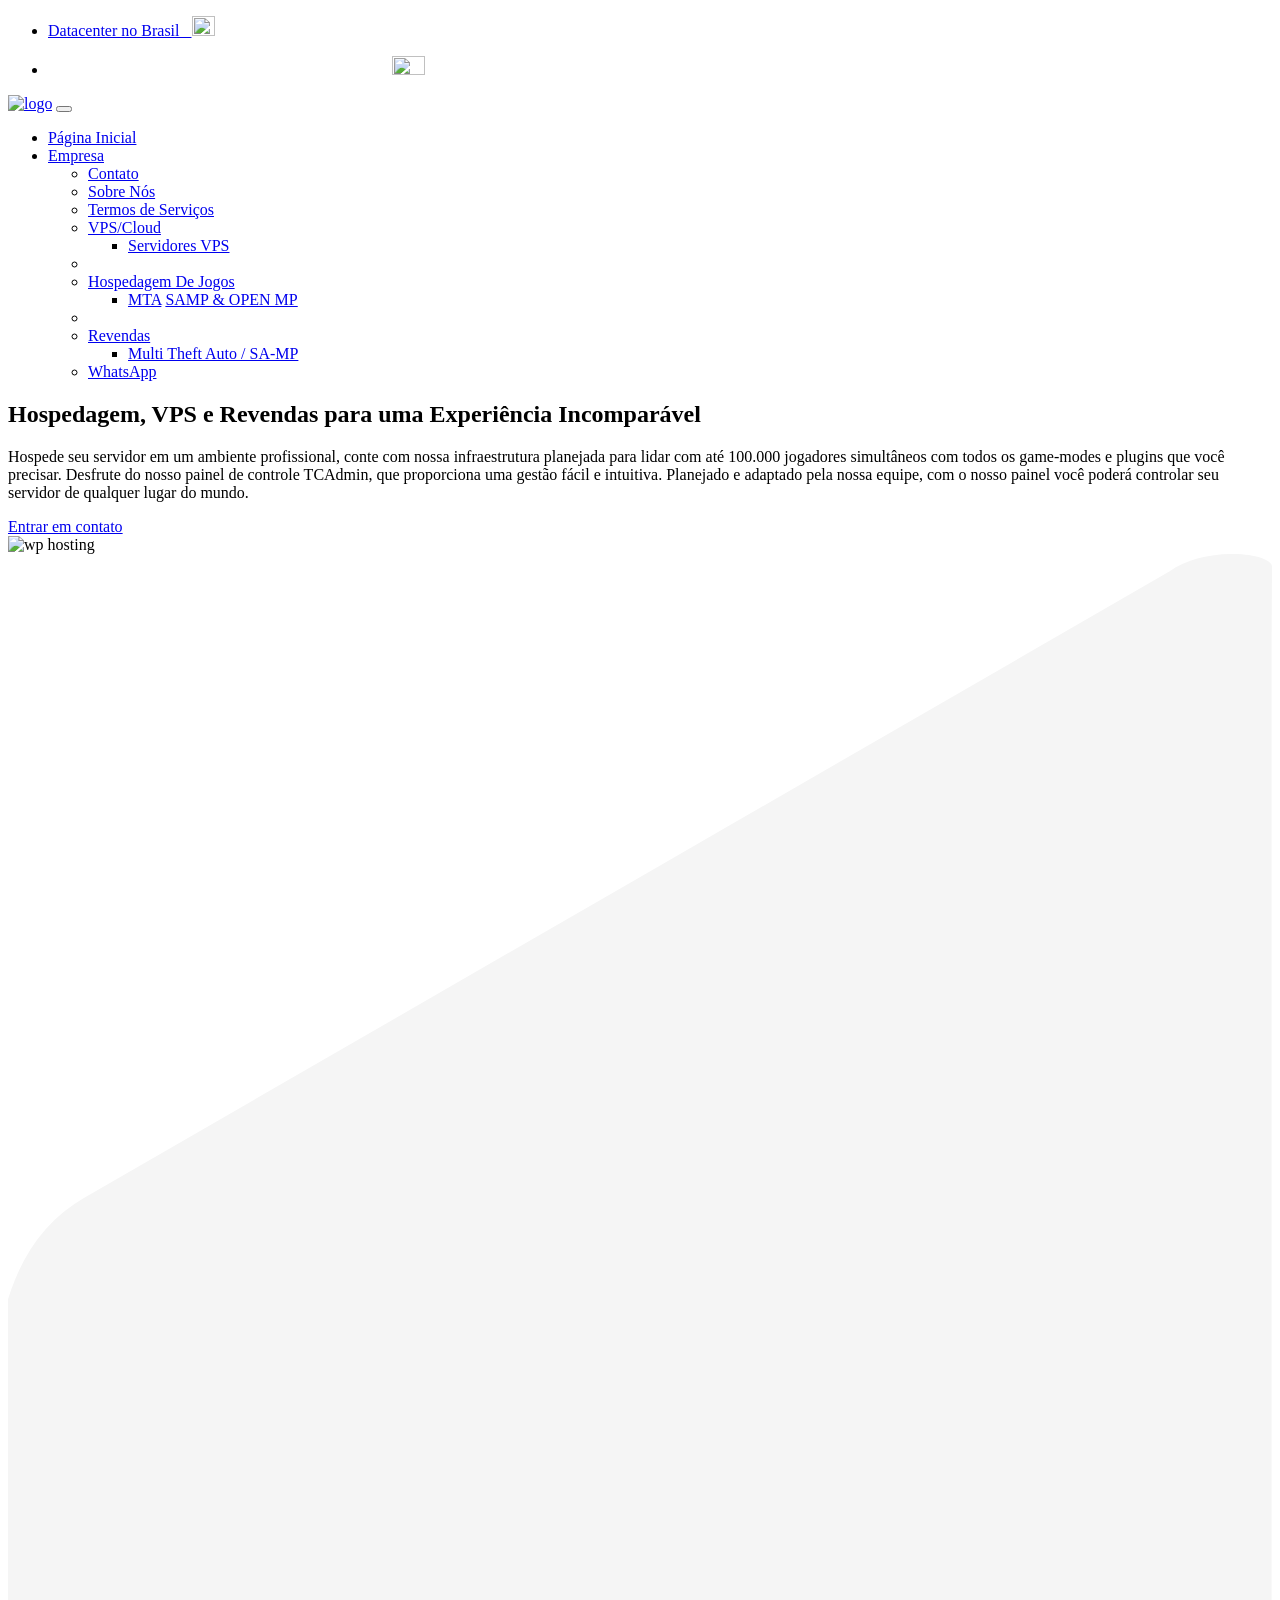
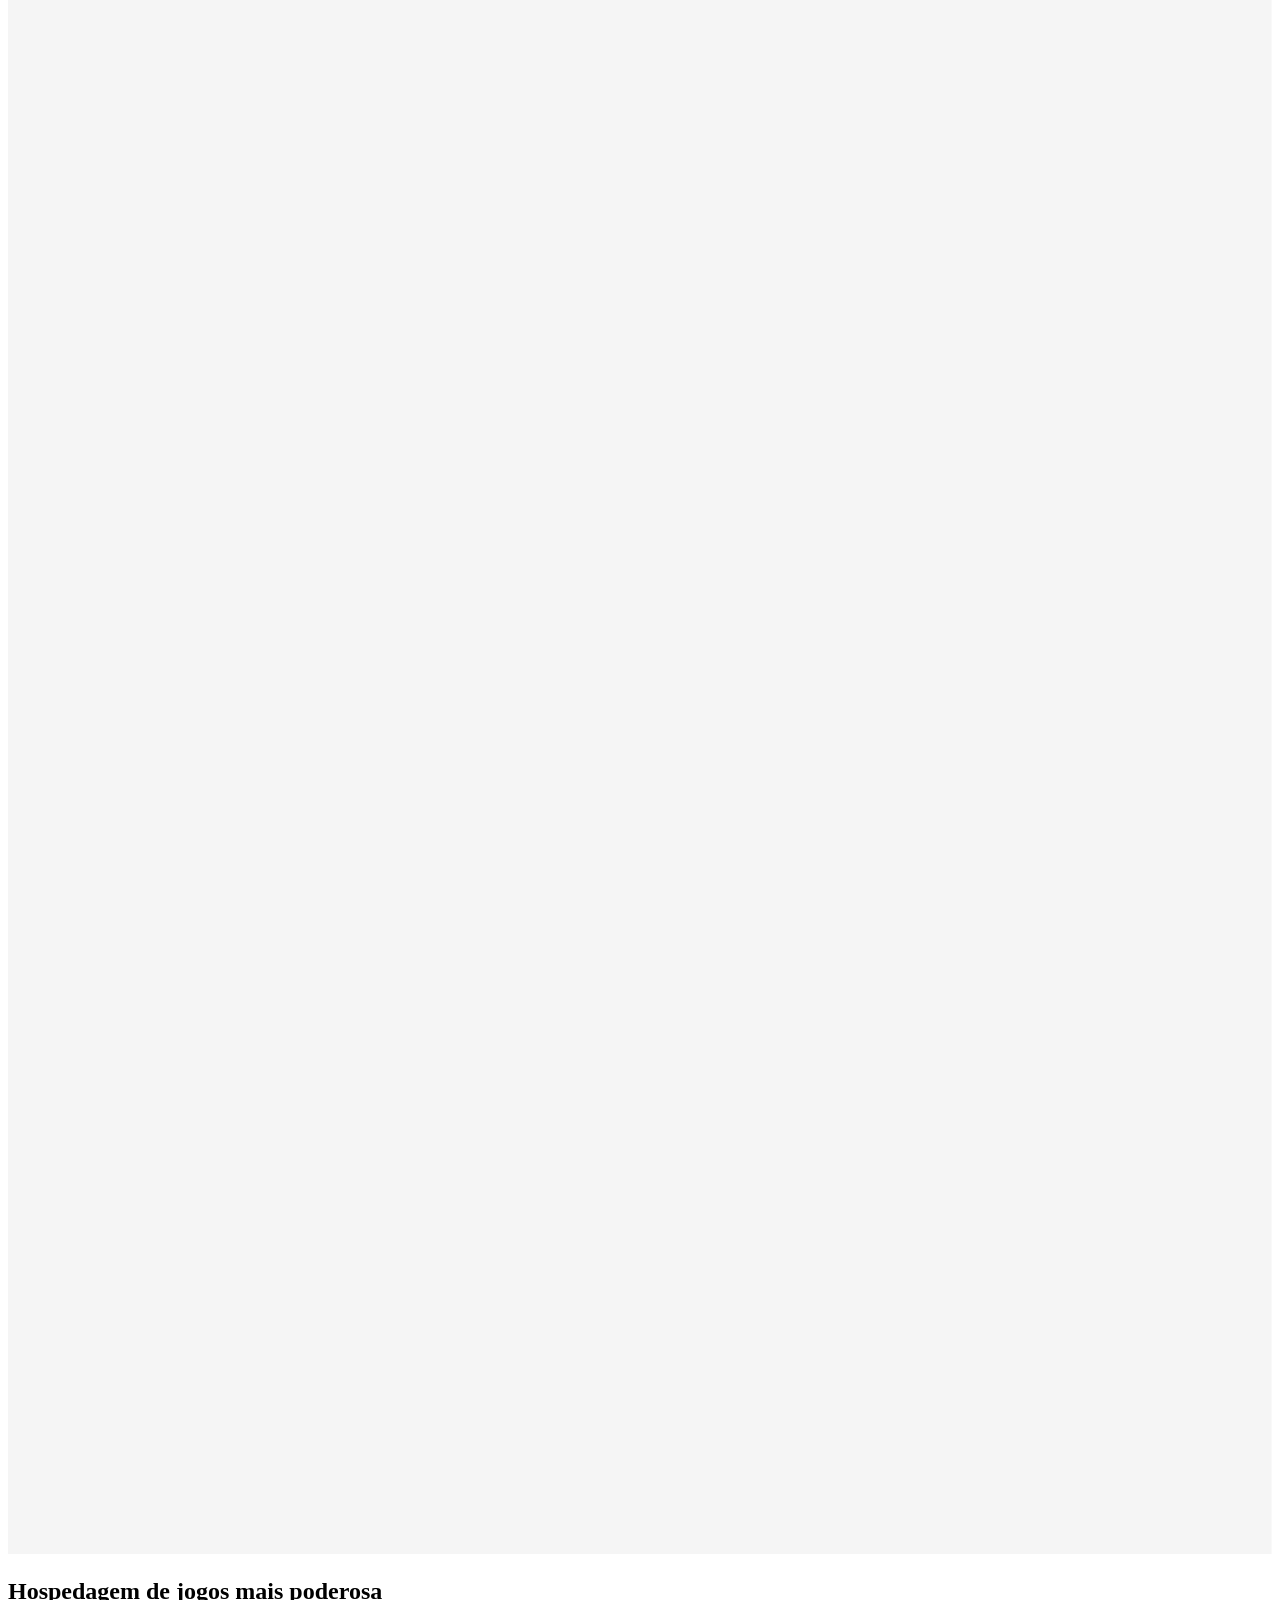
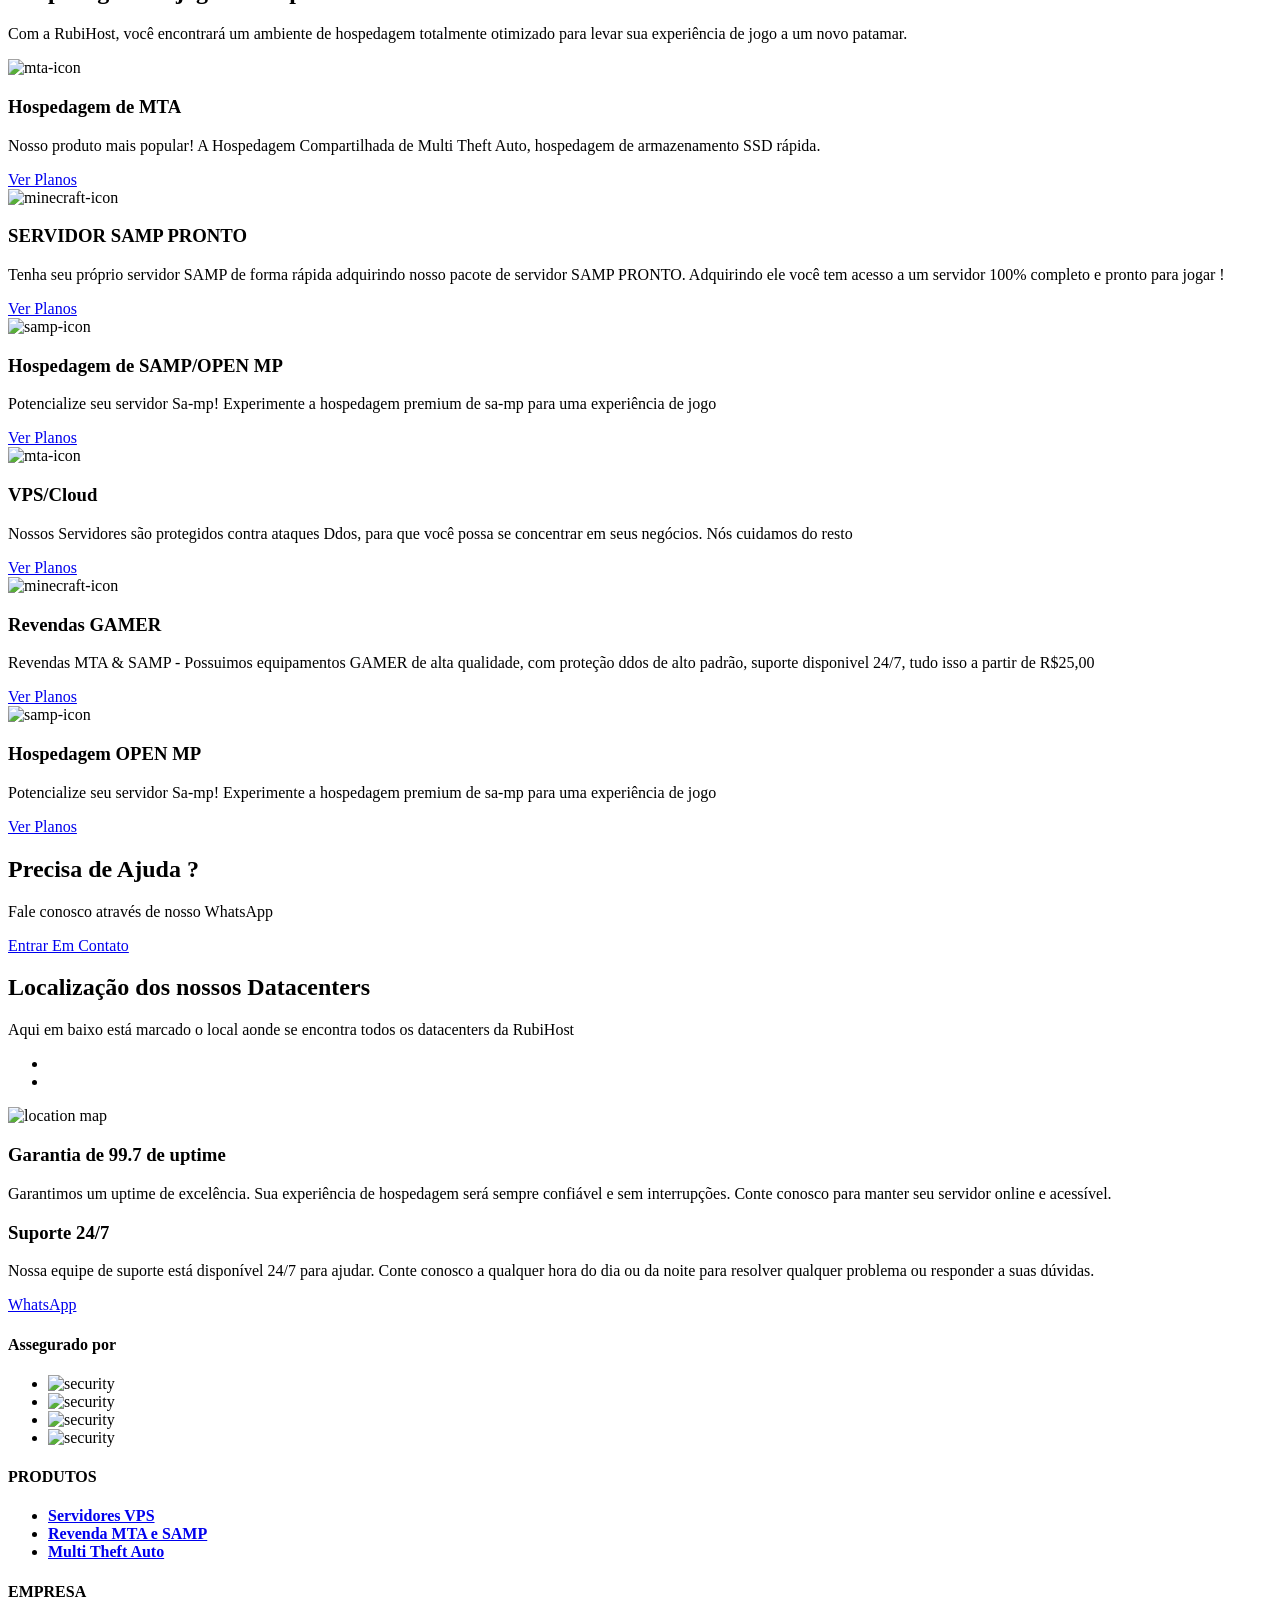
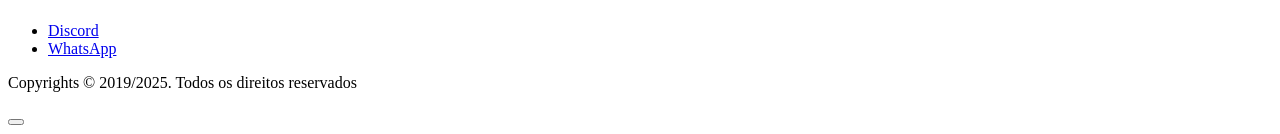
==== index.html @ 0ca255ca "Add files via upload" ====
<!DOCTYPE html>
<html lang="pt-BR">

<!-- Mirrored from www.astrahosting.com.br/ by HTTrack Website Copier/3.x [XR&CO'2014], Sat, 15 Jul 2023 12:17:13 GMT -->
<!-- Added by HTTrack --><meta http-equiv="content-type" content="text/html;charset=UTF-8" /><!-- /Added by HTTrack -->
<head>
    


    <meta charset="utf-8">
    <meta name="viewport" content="width=device-width, initial-scale=1, shrink-to-fit=no">
    <meta http-equiv="X-UA-Compatible" content="ie=edge">
    <meta name="description" content="A rubihost, é uma empresa de hospedagem e servidores na nuvem, temos uma equipe a sua disposição a qualquer horario, e temos a melhor hospedagem e velocidade para o seu projeto.">
    <meta name="keywords" content="rubihost,hospedagem,host,hosting,servidores dedicados, servidores vps, vps server, hospedagem mta, host de mta, host mta, hospedagem de mta, host de samp, host samp, hospedagem de samp">
    <meta name="author" content="Bernardes">
    <meta property="og:site_name" content="rubihost" /> 
    <meta property="og:site" content="www.rubihost.com.br" /> 
    <meta property="og:title" content="rubihost - Conectando você ao mundo" /> 
    <meta property="og:description" content="A RubiHost, é uma empresa de hospedagem e servidores na nuvem, temos uma equipe a sua disposição a qualquer horario, e temos a melhor hospedagem e velocidade para o seu projeto." /> 
    <meta property="og:image" content="assets/img/favicon.png" /> 
    <meta property="og:url" content="index-2.html" /> 
    <meta property="og:type" content="article" />
    <link rel="icon" href="assets/img/favicon.png" type="image/png" sizes="16x16">
    <link href="https://fonts.googleapis.com/css2?family=Open+Sans:wght@400;500;600&amp;family=Poppins:wght@400;500;600;700&amp;display=swap" rel="stylesheet">
    <title>RubiHost - Conectando você ao mundo </title>
    <meta name="revisit-after" content="1 day">
	<meta name=document-classification content="Hospedagem de Jogos,Servidores VPS">
    <meta name="robots" content="index,follow">
    <meta name="googlebot" content="index, follow"/>
    <link rel="stylesheet" href="assets/css/main.css">
    <link rel="stylesheet" href="assets/css/custom.css">
    
    
    <!-- Google tag (gtag.js) -->
<script async src="https://www.googletagmanager.com/gtag/js?id=G-XLEM9B17WT">
</script>
<script>
  window.dataLayer = window.dataLayer || [];
  function gtag(){dataLayer.push(arguments);}
  gtag('js', new Date());

  gtag('config', 'G-XLEM9B17WT');
</script>

<!-- JSON-LD markup generated by Google Structured Data Markup Helper. -->
<script type="application/ld+json">
{
  "@context": "http://schema.org",
  "@type": "Product",
  "name": "rubihost",
  "description": "A RubiHost, é uma empresa de hospedagem e servidores na nuvem, temos uma equipe a sua disposição a qualquer horario, e temos a melhor hospedagem e velocidade para o seu projeto.",
  "url": "https://www.rubihost.com.br/",
  "brand": {
    "@type": "Brand",
    "name": "RubiHost",
    "logo": "assets/img/favicon.png"
  },
  "offers": {
    "@type": "Offer",
    "price": "7.99",
    "priceCurrency": "BRL"
  },
  "aggregateRating": {
    "@type": "AggregateRating",
    "ratingValue": "4.6",
    "bestRating": "5",
    "ratingCount": "13"
  },
  "review": {
    "@type": "Review",
    "author": {
      "@type": "Person",
      "name": "TrustPilot"
    }
  }
}
</script>
</head>
<body>

    <div id="preloader">
        <div class="loader1">
            <span></span>
            <span></span>
            <span></span>
            <span></span>
            <span></span>
        </div>
    </div>
    <header id="header" class="header-main">
        <div id="header-top-bar" class="gray-light-bg">
            <div class="container">
                <div class="row justify-content-between">
                    <div class="col-md-7 col-lg-7">
                        <div class="topbar-text d-none d-md-block d-lg-block">
                            <ul class="list-inline">
                                <li class="list-inline-item">
                                    <a href="tell:888-1234567"> Datacenter no Brasil   <img src="assets/img/flag-br.png" alt="" width="23" height="20"></a>
                                </li>

                            </ul>
                        </div>
                    </div>
                    <div class="col-md-4 col-lg-4">
                        <div class="topbar-text d-none d-md-block d-lg-block">
                            <ul class="list-inline">
                                <li class="list-inline-item">
                                    <a onclick=" window.location.href='https://discord.gg/RYHEPTCQE2'"onclick=" window.location.href='https://discord.gg/RYHEPTCQE2'">                                                                                       <img 
                                    src="assets/img/discord.png"   alt="" width="33" height="19"></a>
                                </li>
                            </ul>
                        </div>
                    </div>
                </div>
            </div>
        </div>
        <div id="logoAndNav" class="main-header-menu-wrap white-bg border-bottom">
            <div class="container">
                <nav class="js-mega-menu navbar navbar-expand-md header-nav">
                    <a class="navbar-brand" href="index.html"><img src="assets/img/logo-color.png" width="120" alt="logo" class="img-fluid" /></a>
                    <button type="button" class="navbar-toggler btn" aria-expanded="false" aria-controls="navBar" data-toggle="collapse" data-target="#navBar">
                        <span id="hamburgerTrigger">
                          <span class="fas fa-bars"></span>
                        </span>
                    </button>
                    <div id="navBar" class="collapse navbar-collapse">
                        <ul class="navbar-nav ml-auto main-navbar-nav">
                            <li class="nav-item hs-has-mega-menu custom-nav-item" data-position="left">
                                <a  class="nav-link custom-nav-link " href="index.html" aria-haspopup="true" aria-expanded="false">Página Inicial</a>
                            </li>
                            <li class="nav-item hs-has-sub-menu custom-nav-item">
                                <a id="pagesMegaMenu" class="nav-link custom-nav-link main-link-toggle" href="javascript:void(0);" aria-haspopup="true" aria-expanded="false" aria-labelledby="pagesSubMenu">Empresa</a>
                                <ul id="pagesSubMenu" class="hs-sub-menu main-sub-menu" aria-labelledby="pagesMegaMenu" style="min-width: 260px;">
                                    <li class="nav-item submenu-item">
                                        <a class="nav-link sub-menu-nav-link" href="https://discord.gg/Uh2ZVWmPFD">Contato</a>
                                    </li>
                                    <li class="nav-item submenu-item">
                                        <a class="nav-link sub-menu-nav-link" href="https://discord.gg/RYHEPTCQE2">Sobre Nós</a>
                                    </li>
                                    <li class="nav-item submenu-item">
                                        <a class="nav-link sub-menu-nav-link" href="/termos.html">Termos de Serviços</a>
                                    </li>
                                </ul>
                            </li>
                            <div id="navBar" class="collapse navbar-collapse">
                                <ul class="navbar-nav ml-auto main-navbar-nav">
                                    <li class="nav-item hs-has-sub-menu custom-nav-item">
                                        <a id="pagesMegaMenu" class="nav-link custom-nav-link main-link-toggle" href="javascript:void(0);" aria-haspopup="true" aria-expanded="false" aria-labelledby="pagesSubMenu">VPS/Cloud</a>
                                        <ul id="pagesSubMenu" class="hs-sub-menu main-sub-menu" aria-labelledby="pagesMegaMenu" style="min-width: 260px;">
                                            <li class="nav-item submenu-item">
                                                <a class="nav-link sub-menu-nav-link" href="servidores-vps.html">Servidores VPS</a>
                                            </li>
                                        
                                        </ul>
                                    </li>
                                    <li class="nav-item header-nav-last-item d-flex align-items-center">
                                    
                                    </li>
                                </ul>
                            </div>   
                            <div id="navBar" class="collapse navbar-collapse">
                                <ul class="navbar-nav ml-auto main-navbar-nav">
                                    <li class="nav-item hs-has-sub-menu custom-nav-item">
                                        <a id="pagesMegaMenu" class="nav-link custom-nav-link main-link-toggle" href="javascript:void(0);" aria-haspopup="true" aria-expanded="false" aria-labelledby="pagesSubMenu">Hospedagem De Jogos</a>
                                        <ul id="pagesSubMenu" class="hs-sub-menu main-sub-menu" aria-labelledby="pagesMegaMenu" style="min-width: 260px;">
                                            <li class="nav-item submenu-item">
                                                <a class="nav-link sub-menu-nav-link" href="mta.html">MTA</a>
                                                <a class="nav-link sub-menu-nav-link" href="samp.html">SAMP & OPEN MP</a>
                                            </li>
                                            
                                        </ul>
                                    </li>
                                    <li class="nav-item header-nav-last-item d-flex align-items-center">
                                    
                                    </li>
                                </ul>
                            </div>           
                    <div id="navBar" class="collapse navbar-collapse">
                        <ul class="navbar-nav ml-auto main-navbar-nav">
                            <li class="nav-item hs-has-sub-menu custom-nav-item">
                                <a id="pagesMegaMenu" class="nav-link custom-nav-link main-link-toggle" href="javascript:void(0);" aria-haspopup="true" aria-expanded="false" aria-labelledby="pagesSubMenu">Revendas</a>
                                <ul id="pagesSubMenu" class="hs-sub-menu main-sub-menu" aria-labelledby="pagesMegaMenu" style="min-width: 260px;">
                                    <li class="nav-item submenu-item">
                                        <a class="nav-link sub-menu-nav-link" href="revenda.html">Multi Theft Auto / SA-MP</a>
                                    </li>
                                    
                                </ul>
                            </li>
                            <li class="nav-item header-nav-last-item d-flex align-items-center">
                                <a class="btn primary-solid-btn animated-btn" href="https://discord.gg/Uh2ZVWmPFD">
                                    WhatsApp
                                </a>
                            </li>
                        </ul>
                    </div>
                </nav>
            </div>
        </div>
    </header>    <div class="main">
        <section class="hero-equal-height ptb-100">
            <div class="container">
                <div class="row justify-content-between">
                    <div class="col-lg-6 col-12">
                        <div class="hero-content-wrap mt-lg-5 mt-md-5">
                            <h1>Hospedagem, VPS e Revendas para uma Experiência Incomparável</h1>
                            <p class="lead">Hospede seu servidor em um ambiente profissional, conte com nossa infraestrutura planejada para lidar com até 100.000 jogadores simultâneos com todos os game-modes e plugins que você precisar.
                                Desfrute do nosso painel de controle TCAdmin, que proporciona uma gestão fácil e intuitiva. Planejado e adaptado pela nossa equipe, com o nosso painel você poderá controlar seu servidor de qualquer lugar do mundo.</p>
                            <form action="#" class="domain-search-form mt-3">
                                <div class="input-group">
                                <a class="btn primary-solid-btn animated-btn" href="https://discord.gg/Uh2ZVWmPFD">
                                    Entrar em contato
                                </a>
                                    <div class="input-group-append">
                                        
                                    </div>
                                </div>
                            </form> 
                        </div>
                    </div>
                    <div class="col-lg-5 col-12">
                        <div class="hero-image">
                            <img src="assets/img/bgindexblue.png" alt="wp hosting" class="hero-shape-img" />
                        </div>
                    </div>
                </div>
            </div>
            <svg id="promo-shape" class="promo-bg" xmlns="http://www.w3.org/2000/svg" viewBox="0 0 200 411.47" preserveAspectRatio="xMinYMin meet">
                <path d="M0,411.47V117.94s.35-1.06.53-1.59Q4,106.5,12.08,101.86l91.32-52.7,9.91-5.72L183.75,2.78c5.6-4.16,16.32-3,16.25-.76l-.07,12.78V411.47Z" style="fill: #f5f5f5"></path>
            </svg>
        </section>
        <section class="feature-promo-seciton ptb-100 ">
            <div class="container">
                <div class="row justify-content-center">
                    <div class="col-md-9 col-lg-8">
                        <div class="section-heading text-center mb-5 mb-sm-5 mb-md-3 mb-lg-3">
                            <h2>Hospedagem de jogos mais poderosa</h2>
                            <p class="lead">Com a RubiHost, você encontrará um ambiente de hospedagem totalmente otimizado para levar sua experiência de jogo a um novo patamar.</p>
                        </div>
                    </div>
                </div>
                <div class="row">
                    <div class="col-md-6 col-lg-4">
                        <div class="single-service-plane text-center rounded white-bg shadow-sm p-5 mt-md-4 mt-lg-4">
                            <img src="assets/img/mta-icon.png" alt="mta-icon" class="img-fluid mb-3" width="45">
                            <div class="service-plane-content">
                                <h3 class="h5">Hospedagem de MTA</h3>
                                <p>Nosso produto mais popular! A Hospedagem Compartilhada de Multi Theft Auto, hospedagem de armazenamento SSD rápida.</p>
                            </div>
                            <div class="action-wrap mt-3">
                                <a href="mta.html" class="btn-link">Ver Planos <span class="fas fa-long-arrow-alt-right"></span></a>
                            </div>
                        </div>
                    </div>
                    <div class="col-md-6 col-lg-4">
                        <div class="single-service-plane text-center rounded white-bg shadow-sm p-5 mt-md-4 mt-lg-4">
                            <img src="assets/img/classicroleplay.png" alt="minecraft-icon" class="img-fluid mb-3" width="45">
                            <div class="service-plane-content">
                                <h3 class="h5">SERVIDOR SAMP PRONTO</h3>
                                <p> Tenha seu próprio servidor SAMP de forma rápida adquirindo nosso pacote de servidor SAMP PRONTO. Adquirindo ele você tem acesso a um servidor 100% completo e pronto para jogar !</p>
                            </div>
                            <div class="action-wrap mt-3">
                                <a href="https://discord.gg/Uh2ZVWmPFD" class="btn-link">Ver Planos <span class="fas fa-long-arrow-alt-right"></span></a>
                            </div>
                        </div>
                    </div>
                    <div class="col-md-6 col-lg-4">
                        <div class="single-service-plane text-center rounded white-bg shadow-sm p-5 mt-md-4 mt-lg-4">
                            <img src="assets/img/samp-icon.png" alt="samp-icon" class="img-fluid mb-3" width="45">
                            <div class="service-plane-content">
                                <h3 class="h5">Hospedagem de SAMP/OPEN MP</h3>
                                <p>Potencialize seu servidor Sa-mp! Experimente a hospedagem premium de sa-mp para uma experiência de jogo</p>
                            </div>
                            <div class="action-wrap mt-3">
                                <a href="samp.html" class="btn-link">Ver Planos <span class="fas fa-long-arrow-alt-right"></span></a>
                            </div>
                        </div>
                    </div>
                </div>
            </div>
        </section>

        <section class="feature-promo-seciton ptb-100 ">
                <div class="row">
                    <div class="col-md-6 col-lg-4">
                        <div class="single-service-plane text-center rounded white-bg shadow-sm p-5 mt-md-4 mt-lg-4">
                            <img src="assets/img/flag-br.png" alt="mta-icon" class="img-fluid mb-3" width="45">
                            <div class="service-plane-content">
                                <h3 class="h5">VPS/Cloud</h3>
                                <p>Nossos Servidores são protegidos contra ataques Ddos, para que você possa se concentrar em seus negócios. Nós cuidamos do resto</p>
                            </div>
                            <div class="action-wrap mt-3">
                                <a href="servidores-vps.html" class="btn-link">Ver Planos <span class="fas fa-long-arrow-alt-right"></span></a>
                            </div>
                        </div>
                    </div>
                    <div class="col-md-6 col-lg-4">
                        <div class="single-service-plane text-center rounded white-bg shadow-sm p-5 mt-md-4 mt-lg-4">
                            <img src="assets/img/minecraft-icon.png" alt="minecraft-icon" class="img-fluid mb-3" width="45">
                            <div class="service-plane-content">
                                <h3 class="h5">Revendas GAMER</h3>
                                <p> Revendas MTA & SAMP - Possuimos equipamentos GAMER de alta qualidade, com proteção ddos de alto padrão, suporte disponivel 24/7, tudo isso a partir de R$25,00</p>
                            </div>
                            <div class="action-wrap mt-3">
                                <a href="revenda.html" class="btn-link">Ver Planos <span class="fas fa-long-arrow-alt-right"></span></a>
                            </div>
                        </div>
                    </div>
                    <div class="col-md-6 col-lg-4">
                        <div class="single-service-plane text-center rounded white-bg shadow-sm p-5 mt-md-4 mt-lg-4">
                            <img src="assets/img/openmp.png" alt="samp-icon" class="img-fluid mb-3" width="45">
                            <div class="service-plane-content">
                                <h3 class="h5">Hospedagem OPEN MP</h3>
                                <p>Potencialize seu servidor Sa-mp! Experimente a hospedagem premium de sa-mp para uma experiência de jogo</p>
                            </div>
                            <div class="action-wrap mt-3">
                                <a href="samp.html" class="btn-link">Ver Planos <span class="fas fa-long-arrow-alt-right"></span></a>
                            </div>
                        </div>
                    </div>
                </div>
            </div>
        </section>

        <section class="hero-equal-height ptb-100" style="background: url('assets/img/indexbgg.png')no-repeat center center / cover">
            <div class="container">
                <div class="row justify-content-center">
                    <div class="col-md-9 col-lg-8">
                        <div class="cta-new-wrap text-white text-center">
                            <h2 class="text-white">Precisa de Ajuda ?</h2>
                            <p class="lead">Fale conosco através de nosso WhatsApp </p>
                            <div class="action-btns mt-4">
                                <a href="https://discord.gg/Uh2ZVWmPFD" class="btn primary-solid-btn animated-btn">Entrar Em Contato</a>
                            </div>
                        </div>
                    </div>
                </div>
            </div>
        </section>
        <section class="network-map-section ptb-100 ">
            <div class="container">
                <div class="row justify-content-center">
                    <div class="col-md-9 col-lg-8">
                        <div class="section-heading text-center mb-5">
                            <h2>Localização dos nossos Datacenters</h2>
                            <p class="lead">Aqui em baixo está marcado o local aonde se encontra todos os datacenters da RubiHost</p>
                        </div>
                    </div>
                </div>
                <div class="row">
                    <div class="col-md-12">
                        <div class="network-map-wrap">
                            <ul class="custom-map-location">
                                <li style="top: 29%; left: 15.5%;">
                                    <span data-toggle="tooltip" data-placement="top" title="Quebec - Canadá"></span>
                                </li>
                                
                                <li style="top: 70%; left: 32%;">
                                    <span data-toggle="tooltip" data-placement="top" title="São Paulo - Brasil"></span>
                                </li>
                                </li>

    
                            </ul>
                            <img src="assets/img/map-dark.svg" alt="location map">
                        </div>
                    </div>
                </div>
            </div>
        </section>
        <section class="call-to-action ptb-100 gray-light-bg ">
            <div class="container">
                <div class="row">
                    <div class="col-md-6 col-lg-6">
                        <div class="call-to-action-box white-bg shadow-sm rounded p-5">
                            <h3>Garantia de 99.7 de uptime</h3>
                            <p>Garantimos um uptime de excelência. Sua experiência de hospedagem será sempre confiável e sem interrupções. Conte conosco para manter seu servidor online e acessível.</p>
                          
                        </div>
                    </div>
                    <div class="col-md-6 col-lg-6">
                        <div class="call-to-action-box white-bg shadow-sm rounded p-5">
                            <h3>Suporte 24/7</h3>
                            <p>Nossa equipe de suporte está disponível 24/7 para ajudar. Conte conosco a qualquer hora do dia ou da noite para resolver qualquer problema ou responder a suas dúvidas. </p>
                            <div class="action-btns">
                                <a href="#" class="https://discord.gg/Uh2ZVWmPFD">WhatsApp</a>
                                
                            </div>
                        </div>
                    </div>
                </div>
            </div>
        </section>
    </div>
<footer class="footer-section">
        <div class="footer-top gradient-bg">
            <div class="container">
                <div class="row">
                    <div class="col-md-3">
                        <div class="row footer-top-wrap">
                            <div class="col-12">
                                <div class="footer-nav-wrap text-white">
                                    <h4 class="text-white">Assegurado por</h4>
                                    <ul class="list-inline security-icon-list">
                                        <li class="list-inline-item"><img src="assets/img/mcafee-logo.png" width="110" alt="security" class="img-fluid" /></li>
                                        <li class="list-inline-item"><img src="assets/img/norton-logo.png" width="110" alt="security" class="img-fluid" /></li>
                                        <li class="list-inline-item"><img src="assets/img/accredited-logo.png" width="110" alt="security" class="img-fluid" /></li>
                                        <li class="list-inline-item"><img src="assets/img/secured-logo.png" width="110" alt="security" class="img-fluid" /></li>
                                    </ul>
                                </div>
                            </div>
                        </div>
                    </div>
                    <div class="col-md-9">
                        <div class="row footer-top-wrap">
                            <div class="col-md-3 col-sm-6">
                                <div class="footer-nav-wrap text-white">
                                    <h4 class="text-white">PRODUTOS</h4>
                                    <ul class="nav flex-column">
                                        <li class="nav-item">
                                            <strong><a class="nav-link" href="servidores-vps.html">Servidores VPS</a>
                                        </li>
                                        <li class="nav-item">
                                            <a class="nav-link" href="revenda.html">Revenda MTA e SAMP</a>
                                        </li>
                                    
                        
                                        <li class="nav-item">
                                            <a class="nav-link" href="mta.html">Multi Theft Auto</a></strong>
                                        </li>
                                    </ul>
                                </div>
                            </div>
                            <div class="col-md-3 col-sm-6">
                                <div class="footer-nav-wrap text-white">
                                    <h4 class="text-white">EMPRESA</h4>
                                    <ul class="nav flex-column">
                                        
                                        
                                        
                                        <li class="nav-item">
                                            <a class="nav-link" href="https://discord.gg/RYHEPTCQE2">Discord</a>
                                        </li>
                                        <li class="nav-item">
                                            <a class="nav-link" href="https://discord.gg/Uh2ZVWmPFD">WhatsApp</a>
                                        </li>
                                    </ul>
                                    
        
                        <p class="copyright-text pb-0 mb-0">Copyrights © 2019/2025. Todos os direitos reservados
                            
                        </p>
                
    </footer>    <button class="scroll-top scroll-to-target" data-target="html">
    <span class="ti-rocket"></span>
    </button>
    <script src="assets/js/vendors/jquery-3.5.1.min.js"></script>
    <script src="assets/js/vendors/bootstrap.bundle.min.js"></script>
    <script src="assets/js/vendors/bootstrap-slider.min.js"></script>
    <script src="assets/js/vendors/jquery.countdown.min.js"></script>
    <script src="assets/js/vendors/jquery.easing.min.js"></script>
    <script src="assets/js/vendors/owl.carousel.min.js"></script>
    <script src="assets/js/vendors/validator.min.js"></script>
    <script src="assets/js/vendors/jquery.waypoints.min.js"></script>
    <script src="assets/js/vendors/jquery.rcounterup.js"></script>
    <script src="assets/js/vendors/magnific-popup.min.js"></script>
    <script src="assets/js/vendors/hs.megamenu.js"></script>
    <script src="assets/js/app.js"></script>
    
</body>

<!-- Mirrored from www.astrahosting.com.br/ by HTTrack Website Copier/3.x [XR&CO'2014], Sat, 15 Jul 2023 12:17:14 GMT -->
</html>
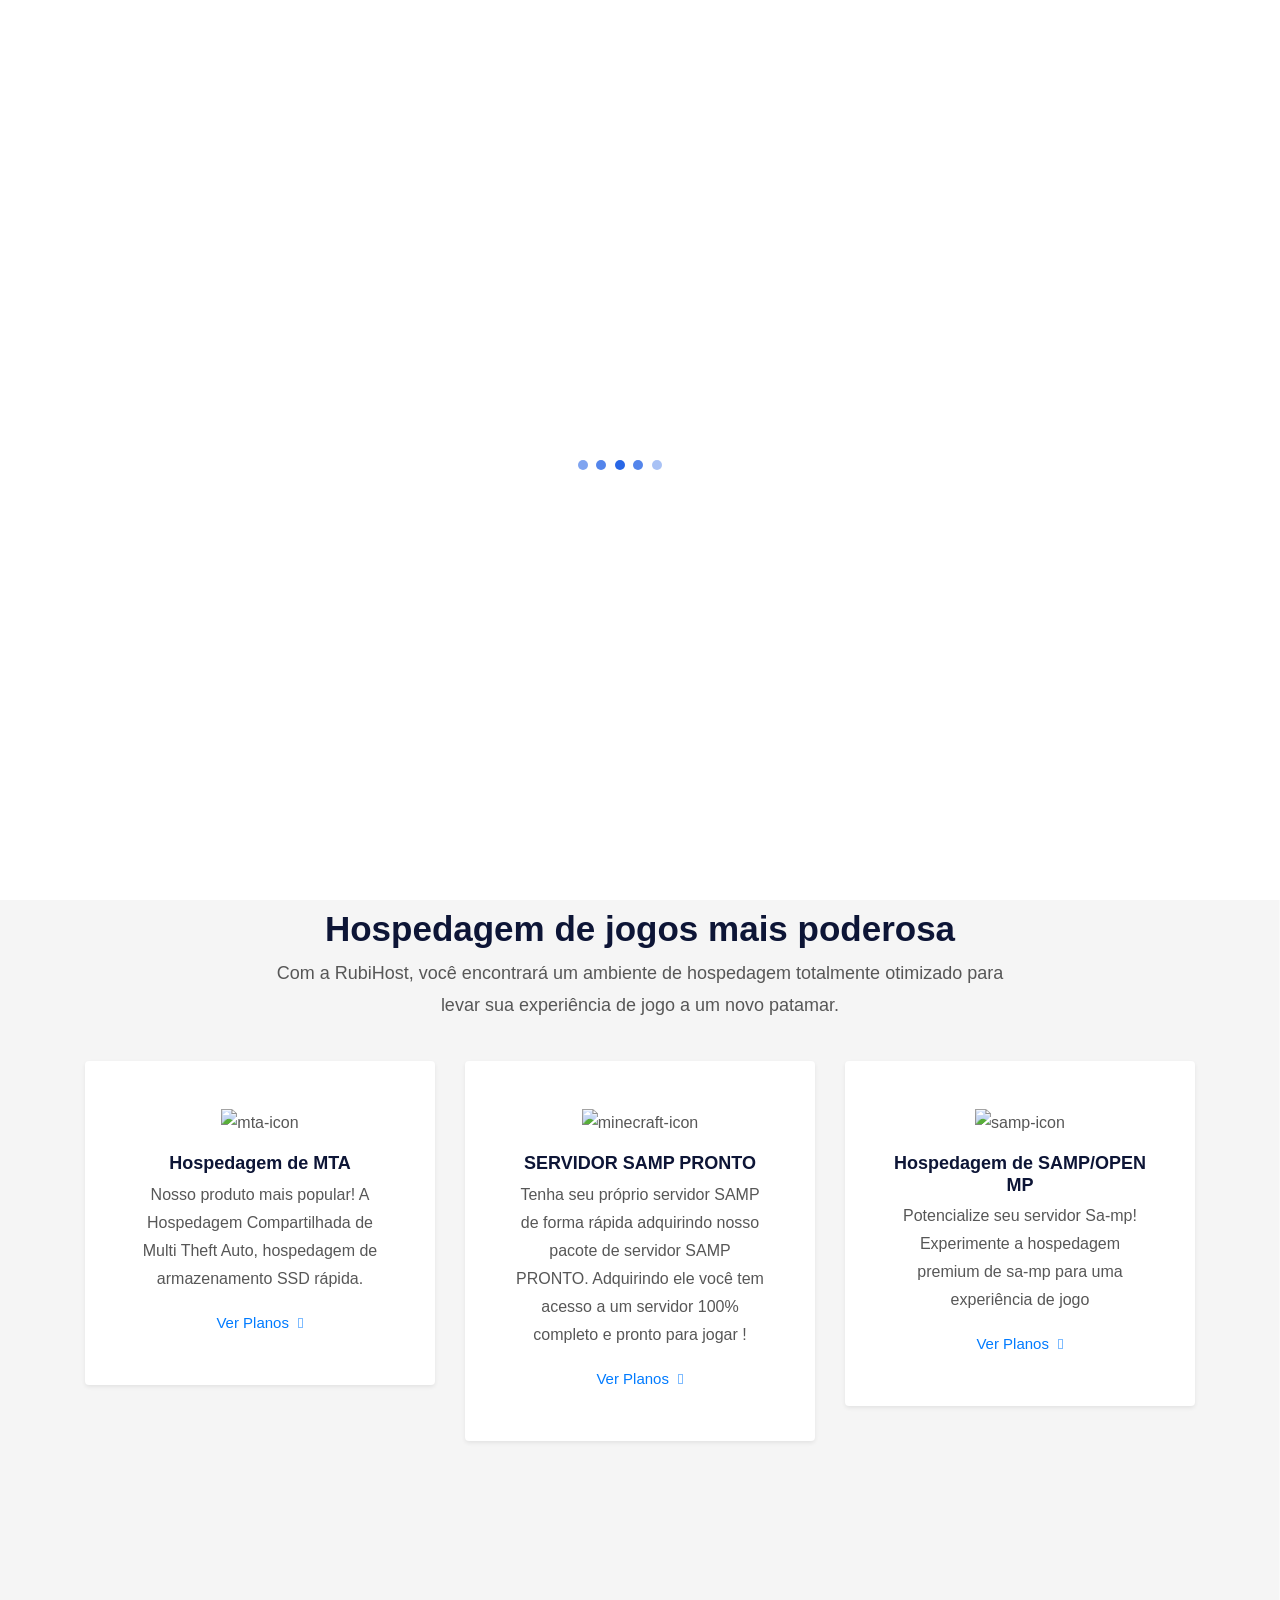
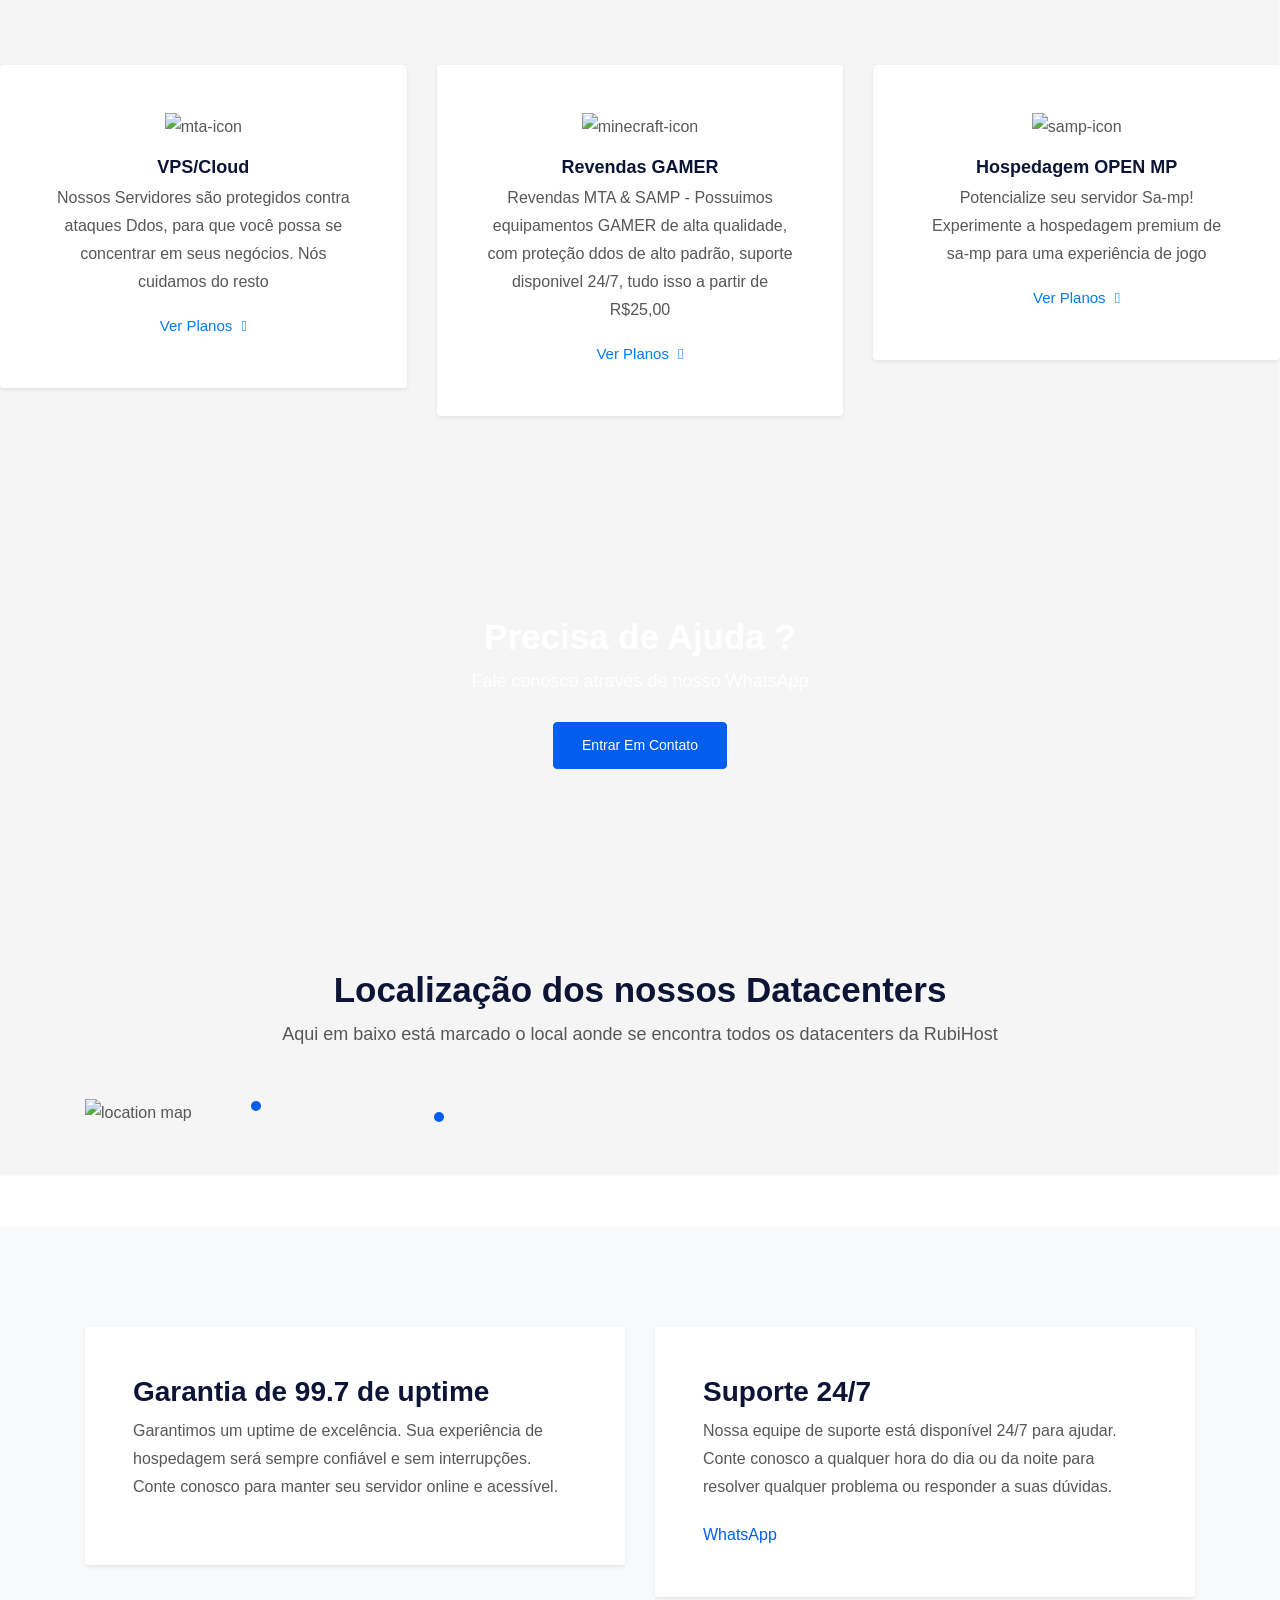
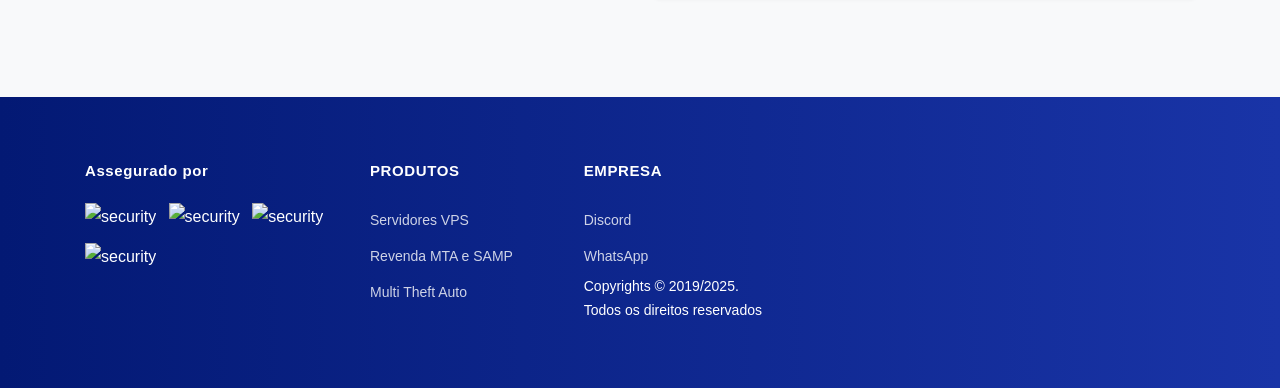
==== commit 1317ee57: "Update index.html" ====
--- a/index.html
+++ b/index.html
@@ -27,8 +27,8 @@
 	<meta name=document-classification content="Hospedagem de Jogos,Servidores VPS">
     <meta name="robots" content="index,follow">
     <meta name="googlebot" content="index, follow"/>
-    <link rel="stylesheet" href="assets/css/main.css">
-    <link rel="stylesheet" href="assets/css/custom.css">
+    <link rel="stylesheet" href="main.css">
+    <link rel="stylesheet" href="custom.css">
     
     
     <!-- Google tag (gtag.js) -->
@@ -469,4 +469,4 @@
 </body>
 
 <!-- Mirrored from www.astrahosting.com.br/ by HTTrack Website Copier/3.x [XR&CO'2014], Sat, 15 Jul 2023 12:17:14 GMT -->
-</html>+</html>
--- a/main.css
+++ b/main.css
@@ -0,0 +1,56266 @@
+/*================
+Template Name: Hostlar Hosting Provider with WHMCS Template
+Description: All type of web hosting provider or company with WHMCS template.
+Version: 1.0
+Author: https://themeforest.net/user/themetags
+=======================*/
+/*!
+ * Bootstrap v4.6.0 (https://getbootstrap.com/)
+ * Copyright 2011-2021 The Bootstrap Authors
+ * Copyright 2011-2021 Twitter, Inc.
+ * Licensed under MIT (https://github.com/twbs/bootstrap/blob/main/LICENSE)
+ */
+/* line 6, src/assets/scss/vendors/bootstrap.min.css */
+:root {
+  --blue:#007bff;
+  --indigo:#6610f2;
+  --purple:#6f42c1;
+  --pink:#e83e8c;
+  --red:#dc3545;
+  --orange:#fd7e14;
+  --yellow:#ffc107;
+  --green:#28a745;
+  --teal:#20c997;
+  --cyan:#17a2b8;
+  --white:#fff;
+  --gray:#6c757d;
+  --gray-dark:#343a40;
+  --primary:#007bff;
+  --secondary:#6c757d;
+  --success:#28a745;
+  --info:#17a2b8;
+  --warning:#ffc107;
+  --danger:#dc3545;
+  --light:#f8f9fa;
+  --dark:#343a40;
+  --breakpoint-xs:0;
+  --breakpoint-sm:576px;
+  --breakpoint-md:768px;
+  --breakpoint-lg:992px;
+  --breakpoint-xl:1200px;
+  --font-family-sans-serif:-apple-system,BlinkMacSystemFont,"Segoe UI",Roboto,"Helvetica Neue",Arial,"Noto Sans","Liberation Sans",sans-serif,"Apple Color Emoji","Segoe UI Emoji","Segoe UI Symbol","Noto Color Emoji";
+  --font-family-monospace:SFMono-Regular,Menlo,Monaco,Consolas,"Liberation Mono","Courier New",monospace;
+}
+
+/* line 6, src/assets/scss/vendors/bootstrap.min.css */
+*, ::after, ::before {
+  -webkit-box-sizing: border-box;
+          box-sizing: border-box;
+}
+
+/* line 6, src/assets/scss/vendors/bootstrap.min.css */
+html {
+  font-family: sans-serif;
+  line-height: 1.15;
+  -webkit-text-size-adjust: 100%;
+  -webkit-tap-highlight-color: transparent;
+}
+
+/* line 6, src/assets/scss/vendors/bootstrap.min.css */
+article, aside, figcaption, figure, footer, header, hgroup, main, nav, section {
+  display: block;
+}
+
+/* line 6, src/assets/scss/vendors/bootstrap.min.css */
+body {
+  margin: 0;
+  font-family: -apple-system,BlinkMacSystemFont,"Segoe UI",Roboto,"Helvetica Neue",Arial,"Noto Sans","Liberation Sans",sans-serif,"Apple Color Emoji","Segoe UI Emoji","Segoe UI Symbol","Noto Color Emoji";
+  font-size: 1rem;
+  font-weight: 400;
+  line-height: 1.5;
+  color: #212529;
+  text-align: left;
+  background-color: #fff;
+}
+
+/* line 6, src/assets/scss/vendors/bootstrap.min.css */
+[tabindex="-1"]:focus:not(:focus-visible) {
+  outline: 0 !important;
+}
+
+/* line 6, src/assets/scss/vendors/bootstrap.min.css */
+hr {
+  -webkit-box-sizing: content-box;
+          box-sizing: content-box;
+  height: 0;
+  overflow: visible;
+}
+
+/* line 6, src/assets/scss/vendors/bootstrap.min.css */
+h1, h2, h3, h4, h5, h6 {
+  margin-top: 0;
+  margin-bottom: .5rem;
+}
+
+/* line 6, src/assets/scss/vendors/bootstrap.min.css */
+p {
+  margin-top: 0;
+  margin-bottom: 1rem;
+}
+
+/* line 6, src/assets/scss/vendors/bootstrap.min.css */
+abbr[data-original-title], abbr[title] {
+  text-decoration: underline;
+  -webkit-text-decoration: underline dotted;
+  text-decoration: underline dotted;
+  cursor: help;
+  border-bottom: 0;
+  -webkit-text-decoration-skip-ink: none;
+  text-decoration-skip-ink: none;
+}
+
+/* line 6, src/assets/scss/vendors/bootstrap.min.css */
+address {
+  margin-bottom: 1rem;
+  font-style: normal;
+  line-height: inherit;
+}
+
+/* line 6, src/assets/scss/vendors/bootstrap.min.css */
+dl, ol, ul {
+  margin-top: 0;
+  margin-bottom: 1rem;
+}
+
+/* line 6, src/assets/scss/vendors/bootstrap.min.css */
+ol ol, ol ul, ul ol, ul ul {
+  margin-bottom: 0;
+}
+
+/* line 6, src/assets/scss/vendors/bootstrap.min.css */
+dt {
+  font-weight: 700;
+}
+
+/* line 6, src/assets/scss/vendors/bootstrap.min.css */
+dd {
+  margin-bottom: .5rem;
+  margin-left: 0;
+}
+
+/* line 6, src/assets/scss/vendors/bootstrap.min.css */
+blockquote {
+  margin: 0 0 1rem;
+}
+
+/* line 6, src/assets/scss/vendors/bootstrap.min.css */
+b, strong {
+  font-weight: bolder;
+}
+
+/* line 6, src/assets/scss/vendors/bootstrap.min.css */
+small {
+  font-size: 80%;
+}
+
+/* line 6, src/assets/scss/vendors/bootstrap.min.css */
+sub, sup {
+  position: relative;
+  font-size: 75%;
+  line-height: 0;
+  vertical-align: baseline;
+}
+
+/* line 6, src/assets/scss/vendors/bootstrap.min.css */
+sub {
+  bottom: -.25em;
+}
+
+/* line 6, src/assets/scss/vendors/bootstrap.min.css */
+sup {
+  top: -.5em;
+}
+
+/* line 6, src/assets/scss/vendors/bootstrap.min.css */
+a {
+  color: #007bff;
+  text-decoration: none;
+  background-color: transparent;
+}
+
+/* line 6, src/assets/scss/vendors/bootstrap.min.css */
+a:hover {
+  color: #0056b3;
+  text-decoration: underline;
+}
+
+/* line 6, src/assets/scss/vendors/bootstrap.min.css */
+a:not([href]):not([class]) {
+  color: inherit;
+  text-decoration: none;
+}
+
+/* line 6, src/assets/scss/vendors/bootstrap.min.css */
+a:not([href]):not([class]):hover {
+  color: inherit;
+  text-decoration: none;
+}
+
+/* line 6, src/assets/scss/vendors/bootstrap.min.css */
+code, kbd, pre, samp {
+  font-family: SFMono-Regular,Menlo,Monaco,Consolas,"Liberation Mono","Courier New",monospace;
+  font-size: 1em;
+}
+
+/* line 6, src/assets/scss/vendors/bootstrap.min.css */
+pre {
+  margin-top: 0;
+  margin-bottom: 1rem;
+  overflow: auto;
+  -ms-overflow-style: scrollbar;
+}
+
+/* line 6, src/assets/scss/vendors/bootstrap.min.css */
+figure {
+  margin: 0 0 1rem;
+}
+
+/* line 6, src/assets/scss/vendors/bootstrap.min.css */
+img {
+  vertical-align: middle;
+  border-style: none;
+}
+
+/* line 6, src/assets/scss/vendors/bootstrap.min.css */
+svg {
+  overflow: hidden;
+  vertical-align: middle;
+}
+
+/* line 6, src/assets/scss/vendors/bootstrap.min.css */
+table {
+  border-collapse: collapse;
+}
+
+/* line 6, src/assets/scss/vendors/bootstrap.min.css */
+caption {
+  padding-top: .75rem;
+  padding-bottom: .75rem;
+  color: #6c757d;
+  text-align: left;
+  caption-side: bottom;
+}
+
+/* line 6, src/assets/scss/vendors/bootstrap.min.css */
+th {
+  text-align: inherit;
+  text-align: -webkit-match-parent;
+}
+
+/* line 6, src/assets/scss/vendors/bootstrap.min.css */
+label {
+  display: inline-block;
+  margin-bottom: .5rem;
+}
+
+/* line 6, src/assets/scss/vendors/bootstrap.min.css */
+button {
+  border-radius: 0;
+}
+
+/* line 6, src/assets/scss/vendors/bootstrap.min.css */
+button:focus:not(:focus-visible) {
+  outline: 0;
+}
+
+/* line 6, src/assets/scss/vendors/bootstrap.min.css */
+button, input, optgroup, select, textarea {
+  margin: 0;
+  font-family: inherit;
+  font-size: inherit;
+  line-height: inherit;
+}
+
+/* line 6, src/assets/scss/vendors/bootstrap.min.css */
+button, input {
+  overflow: visible;
+}
+
+/* line 6, src/assets/scss/vendors/bootstrap.min.css */
+button, select {
+  text-transform: none;
+}
+
+/* line 6, src/assets/scss/vendors/bootstrap.min.css */
+[role=button] {
+  cursor: pointer;
+}
+
+/* line 6, src/assets/scss/vendors/bootstrap.min.css */
+select {
+  word-wrap: normal;
+}
+
+/* line 6, src/assets/scss/vendors/bootstrap.min.css */
+[type=button], [type=reset], [type=submit], button {
+  -webkit-appearance: button;
+}
+
+/* line 6, src/assets/scss/vendors/bootstrap.min.css */
+[type=button]:not(:disabled), [type=reset]:not(:disabled), [type=submit]:not(:disabled), button:not(:disabled) {
+  cursor: pointer;
+}
+
+/* line 6, src/assets/scss/vendors/bootstrap.min.css */
+[type=button]::-moz-focus-inner, [type=reset]::-moz-focus-inner, [type=submit]::-moz-focus-inner, button::-moz-focus-inner {
+  padding: 0;
+  border-style: none;
+}
+
+/* line 6, src/assets/scss/vendors/bootstrap.min.css */
+input[type=checkbox], input[type=radio] {
+  -webkit-box-sizing: border-box;
+          box-sizing: border-box;
+  padding: 0;
+}
+
+/* line 6, src/assets/scss/vendors/bootstrap.min.css */
+textarea {
+  overflow: auto;
+  resize: vertical;
+}
+
+/* line 6, src/assets/scss/vendors/bootstrap.min.css */
+fieldset {
+  min-width: 0;
+  padding: 0;
+  margin: 0;
+  border: 0;
+}
+
+/* line 6, src/assets/scss/vendors/bootstrap.min.css */
+legend {
+  display: block;
+  width: 100%;
+  max-width: 100%;
+  padding: 0;
+  margin-bottom: .5rem;
+  font-size: 1.5rem;
+  line-height: inherit;
+  color: inherit;
+  white-space: normal;
+}
+
+/* line 6, src/assets/scss/vendors/bootstrap.min.css */
+progress {
+  vertical-align: baseline;
+}
+
+/* line 6, src/assets/scss/vendors/bootstrap.min.css */
+[type=number]::-webkit-inner-spin-button, [type=number]::-webkit-outer-spin-button {
+  height: auto;
+}
+
+/* line 6, src/assets/scss/vendors/bootstrap.min.css */
+[type=search] {
+  outline-offset: -2px;
+  -webkit-appearance: none;
+}
+
+/* line 6, src/assets/scss/vendors/bootstrap.min.css */
+[type=search]::-webkit-search-decoration {
+  -webkit-appearance: none;
+}
+
+/* line 6, src/assets/scss/vendors/bootstrap.min.css */
+::-webkit-file-upload-button {
+  font: inherit;
+  -webkit-appearance: button;
+}
+
+/* line 6, src/assets/scss/vendors/bootstrap.min.css */
+output {
+  display: inline-block;
+}
+
+/* line 6, src/assets/scss/vendors/bootstrap.min.css */
+summary {
+  display: list-item;
+  cursor: pointer;
+}
+
+/* line 6, src/assets/scss/vendors/bootstrap.min.css */
+template {
+  display: none;
+}
+
+/* line 6, src/assets/scss/vendors/bootstrap.min.css */
+[hidden] {
+  display: none !important;
+}
+
+/* line 6, src/assets/scss/vendors/bootstrap.min.css */
+.h1, .h2, .h3, .h4, .h5, .h6, h1, h2, h3, h4, h5, h6 {
+  margin-bottom: .5rem;
+  font-weight: 500;
+  line-height: 1.2;
+}
+
+/* line 6, src/assets/scss/vendors/bootstrap.min.css */
+.h1, h1 {
+  font-size: 2.5rem;
+}
+
+/* line 6, src/assets/scss/vendors/bootstrap.min.css */
+.h2, h2 {
+  font-size: 2rem;
+}
+
+/* line 6, src/assets/scss/vendors/bootstrap.min.css */
+.h3, h3 {
+  font-size: 1.75rem;
+}
+
+/* line 6, src/assets/scss/vendors/bootstrap.min.css */
+.h4, h4 {
+  font-size: 1.5rem;
+}
+
+/* line 6, src/assets/scss/vendors/bootstrap.min.css */
+.h5, h5 {
+  font-size: 1.25rem;
+}
+
+/* line 6, src/assets/scss/vendors/bootstrap.min.css */
+.h6, h6 {
+  font-size: 1rem;
+}
+
+/* line 6, src/assets/scss/vendors/bootstrap.min.css */
+.lead {
+  font-size: 1.25rem;
+  font-weight: 300;
+}
+
+/* line 6, src/assets/scss/vendors/bootstrap.min.css */
+.display-1 {
+  font-size: 6rem;
+  font-weight: 300;
+  line-height: 1.2;
+}
+
+/* line 6, src/assets/scss/vendors/bootstrap.min.css */
+.display-2 {
+  font-size: 5.5rem;
+  font-weight: 300;
+  line-height: 1.2;
+}
+
+/* line 6, src/assets/scss/vendors/bootstrap.min.css */
+.display-3 {
+  font-size: 4.5rem;
+  font-weight: 300;
+  line-height: 1.2;
+}
+
+/* line 6, src/assets/scss/vendors/bootstrap.min.css */
+.display-4 {
+  font-size: 3.5rem;
+  font-weight: 300;
+  line-height: 1.2;
+}
+
+/* line 6, src/assets/scss/vendors/bootstrap.min.css */
+hr {
+  margin-top: 1rem;
+  margin-bottom: 1rem;
+  border: 0;
+  border-top: 1px solid rgba(0, 0, 0, 0.1);
+}
+
+/* line 6, src/assets/scss/vendors/bootstrap.min.css */
+.small, small {
+  font-size: 80%;
+  font-weight: 400;
+}
+
+/* line 6, src/assets/scss/vendors/bootstrap.min.css */
+.mark, mark {
+  padding: .2em;
+  background-color: #fcf8e3;
+}
+
+/* line 6, src/assets/scss/vendors/bootstrap.min.css */
+.list-unstyled {
+  padding-left: 0;
+  list-style: none;
+}
+
+/* line 6, src/assets/scss/vendors/bootstrap.min.css */
+.list-inline {
+  padding-left: 0;
+  list-style: none;
+}
+
+/* line 6, src/assets/scss/vendors/bootstrap.min.css */
+.list-inline-item {
+  display: inline-block;
+}
+
+/* line 6, src/assets/scss/vendors/bootstrap.min.css */
+.list-inline-item:not(:last-child) {
+  margin-right: .5rem;
+}
+
+/* line 6, src/assets/scss/vendors/bootstrap.min.css */
+.initialism {
+  font-size: 90%;
+  text-transform: uppercase;
+}
+
+/* line 6, src/assets/scss/vendors/bootstrap.min.css */
+.blockquote {
+  margin-bottom: 1rem;
+  font-size: 1.25rem;
+}
+
+/* line 6, src/assets/scss/vendors/bootstrap.min.css */
+.blockquote-footer {
+  display: block;
+  font-size: 80%;
+  color: #6c757d;
+}
+
+/* line 6, src/assets/scss/vendors/bootstrap.min.css */
+.blockquote-footer::before {
+  content: "\2014\00A0";
+}
+
+/* line 6, src/assets/scss/vendors/bootstrap.min.css */
+.img-fluid {
+  max-width: 100%;
+  height: auto;
+}
+
+/* line 6, src/assets/scss/vendors/bootstrap.min.css */
+.img-thumbnail {
+  padding: .25rem;
+  background-color: #fff;
+  border: 1px solid #dee2e6;
+  border-radius: .25rem;
+  max-width: 100%;
+  height: auto;
+}
+
+/* line 6, src/assets/scss/vendors/bootstrap.min.css */
+.figure {
+  display: inline-block;
+}
+
+/* line 6, src/assets/scss/vendors/bootstrap.min.css */
+.figure-img {
+  margin-bottom: .5rem;
+  line-height: 1;
+}
+
+/* line 6, src/assets/scss/vendors/bootstrap.min.css */
+.figure-caption {
+  font-size: 90%;
+  color: #6c757d;
+}
+
+/* line 6, src/assets/scss/vendors/bootstrap.min.css */
+code {
+  font-size: 87.5%;
+  color: #e83e8c;
+  word-wrap: break-word;
+}
+
+/* line 6, src/assets/scss/vendors/bootstrap.min.css */
+a > code {
+  color: inherit;
+}
+
+/* line 6, src/assets/scss/vendors/bootstrap.min.css */
+kbd {
+  padding: .2rem .4rem;
+  font-size: 87.5%;
+  color: #fff;
+  background-color: #212529;
+  border-radius: .2rem;
+}
+
+/* line 6, src/assets/scss/vendors/bootstrap.min.css */
+kbd kbd {
+  padding: 0;
+  font-size: 100%;
+  font-weight: 700;
+}
+
+/* line 6, src/assets/scss/vendors/bootstrap.min.css */
+pre {
+  display: block;
+  font-size: 87.5%;
+  color: #212529;
+}
+
+/* line 6, src/assets/scss/vendors/bootstrap.min.css */
+pre code {
+  font-size: inherit;
+  color: inherit;
+  word-break: normal;
+}
+
+/* line 6, src/assets/scss/vendors/bootstrap.min.css */
+.pre-scrollable {
+  max-height: 340px;
+  overflow-y: scroll;
+}
+
+/* line 6, src/assets/scss/vendors/bootstrap.min.css */
+.container, .container-fluid, .container-lg, .container-md, .container-sm, .container-xl {
+  width: 100%;
+  padding-right: 15px;
+  padding-left: 15px;
+  margin-right: auto;
+  margin-left: auto;
+}
+
+@media (min-width: 576px) {
+  /* line 6, src/assets/scss/vendors/bootstrap.min.css */
+  .container, .container-sm {
+    max-width: 540px;
+  }
+}
+
+@media (min-width: 768px) {
+  /* line 6, src/assets/scss/vendors/bootstrap.min.css */
+  .container, .container-md, .container-sm {
+    max-width: 720px;
+  }
+}
+
+@media (min-width: 992px) {
+  /* line 6, src/assets/scss/vendors/bootstrap.min.css */
+  .container, .container-lg, .container-md, .container-sm {
+    max-width: 960px;
+  }
+}
+
+@media (min-width: 1200px) {
+  /* line 6, src/assets/scss/vendors/bootstrap.min.css */
+  .container, .container-lg, .container-md, .container-sm, .container-xl {
+    max-width: 1140px;
+  }
+}
+
+/* line 6, src/assets/scss/vendors/bootstrap.min.css */
+.row {
+  display: -ms-flexbox;
+  display: -webkit-box;
+  display: flex;
+  -ms-flex-wrap: wrap;
+  flex-wrap: wrap;
+  margin-right: -15px;
+  margin-left: -15px;
+}
+
+/* line 6, src/assets/scss/vendors/bootstrap.min.css */
+.no-gutters {
+  margin-right: 0;
+  margin-left: 0;
+}
+
+/* line 6, src/assets/scss/vendors/bootstrap.min.css */
+.no-gutters > .col, .no-gutters > [class*=col-] {
+  padding-right: 0;
+  padding-left: 0;
+}
+
+/* line 6, src/assets/scss/vendors/bootstrap.min.css */
+.col, .col-1, .col-10, .col-11, .col-12, .col-2, .col-3, .col-4, .col-5, .col-6, .col-7, .col-8, .col-9, .col-auto, .col-lg, .col-lg-1, .col-lg-10, .col-lg-11, .col-lg-12, .col-lg-2, .col-lg-3, .col-lg-4, .col-lg-5, .col-lg-6, .col-lg-7, .col-lg-8, .col-lg-9, .col-lg-auto, .col-md, .col-md-1, .col-md-10, .col-md-11, .col-md-12, .col-md-2, .col-md-3, .col-md-4, .col-md-5, .col-md-6, .col-md-7, .col-md-8, .col-md-9, .col-md-auto, .col-sm, .col-sm-1, .col-sm-10, .col-sm-11, .col-sm-12, .col-sm-2, .col-sm-3, .col-sm-4, .col-sm-5, .col-sm-6, .col-sm-7, .col-sm-8, .col-sm-9, .col-sm-auto, .col-xl, .col-xl-1, .col-xl-10, .col-xl-11, .col-xl-12, .col-xl-2, .col-xl-3, .col-xl-4, .col-xl-5, .col-xl-6, .col-xl-7, .col-xl-8, .col-xl-9, .col-xl-auto {
+  position: relative;
+  width: 100%;
+  padding-right: 15px;
+  padding-left: 15px;
+}
+
+/* line 6, src/assets/scss/vendors/bootstrap.min.css */
+.col {
+  -ms-flex-preferred-size: 0;
+  flex-basis: 0;
+  -ms-flex-positive: 1;
+  -webkit-box-flex: 1;
+          flex-grow: 1;
+  max-width: 100%;
+}
+
+/* line 6, src/assets/scss/vendors/bootstrap.min.css */
+.row-cols-1 > * {
+  -ms-flex: 0 0 100%;
+  -webkit-box-flex: 0;
+          flex: 0 0 100%;
+  max-width: 100%;
+}
+
+/* line 6, src/assets/scss/vendors/bootstrap.min.css */
+.row-cols-2 > * {
+  -ms-flex: 0 0 50%;
+  -webkit-box-flex: 0;
+          flex: 0 0 50%;
+  max-width: 50%;
+}
+
+/* line 6, src/assets/scss/vendors/bootstrap.min.css */
+.row-cols-3 > * {
+  -ms-flex: 0 0 33.333333%;
+  -webkit-box-flex: 0;
+          flex: 0 0 33.333333%;
+  max-width: 33.333333%;
+}
+
+/* line 6, src/assets/scss/vendors/bootstrap.min.css */
+.row-cols-4 > * {
+  -ms-flex: 0 0 25%;
+  -webkit-box-flex: 0;
+          flex: 0 0 25%;
+  max-width: 25%;
+}
+
+/* line 6, src/assets/scss/vendors/bootstrap.min.css */
+.row-cols-5 > * {
+  -ms-flex: 0 0 20%;
+  -webkit-box-flex: 0;
+          flex: 0 0 20%;
+  max-width: 20%;
+}
+
+/* line 6, src/assets/scss/vendors/bootstrap.min.css */
+.row-cols-6 > * {
+  -ms-flex: 0 0 16.666667%;
+  -webkit-box-flex: 0;
+          flex: 0 0 16.666667%;
+  max-width: 16.666667%;
+}
+
+/* line 6, src/assets/scss/vendors/bootstrap.min.css */
+.col-auto {
+  -ms-flex: 0 0 auto;
+  -webkit-box-flex: 0;
+          flex: 0 0 auto;
+  width: auto;
+  max-width: 100%;
+}
+
+/* line 6, src/assets/scss/vendors/bootstrap.min.css */
+.col-1 {
+  -ms-flex: 0 0 8.333333%;
+  -webkit-box-flex: 0;
+          flex: 0 0 8.333333%;
+  max-width: 8.333333%;
+}
+
+/* line 6, src/assets/scss/vendors/bootstrap.min.css */
+.col-2 {
+  -ms-flex: 0 0 16.666667%;
+  -webkit-box-flex: 0;
+          flex: 0 0 16.666667%;
+  max-width: 16.666667%;
+}
+
+/* line 6, src/assets/scss/vendors/bootstrap.min.css */
+.col-3 {
+  -ms-flex: 0 0 25%;
+  -webkit-box-flex: 0;
+          flex: 0 0 25%;
+  max-width: 25%;
+}
+
+/* line 6, src/assets/scss/vendors/bootstrap.min.css */
+.col-4 {
+  -ms-flex: 0 0 33.333333%;
+  -webkit-box-flex: 0;
+          flex: 0 0 33.333333%;
+  max-width: 33.333333%;
+}
+
+/* line 6, src/assets/scss/vendors/bootstrap.min.css */
+.col-5 {
+  -ms-flex: 0 0 41.666667%;
+  -webkit-box-flex: 0;
+          flex: 0 0 41.666667%;
+  max-width: 41.666667%;
+}
+
+/* line 6, src/assets/scss/vendors/bootstrap.min.css */
+.col-6 {
+  -ms-flex: 0 0 50%;
+  -webkit-box-flex: 0;
+          flex: 0 0 50%;
+  max-width: 50%;
+}
+
+/* line 6, src/assets/scss/vendors/bootstrap.min.css */
+.col-7 {
+  -ms-flex: 0 0 58.333333%;
+  -webkit-box-flex: 0;
+          flex: 0 0 58.333333%;
+  max-width: 58.333333%;
+}
+
+/* line 6, src/assets/scss/vendors/bootstrap.min.css */
+.col-8 {
+  -ms-flex: 0 0 66.666667%;
+  -webkit-box-flex: 0;
+          flex: 0 0 66.666667%;
+  max-width: 66.666667%;
+}
+
+/* line 6, src/assets/scss/vendors/bootstrap.min.css */
+.col-9 {
+  -ms-flex: 0 0 75%;
+  -webkit-box-flex: 0;
+          flex: 0 0 75%;
+  max-width: 75%;
+}
+
+/* line 6, src/assets/scss/vendors/bootstrap.min.css */
+.col-10 {
+  -ms-flex: 0 0 83.333333%;
+  -webkit-box-flex: 0;
+          flex: 0 0 83.333333%;
+  max-width: 83.333333%;
+}
+
+/* line 6, src/assets/scss/vendors/bootstrap.min.css */
+.col-11 {
+  -ms-flex: 0 0 91.666667%;
+  -webkit-box-flex: 0;
+          flex: 0 0 91.666667%;
+  max-width: 91.666667%;
+}
+
+/* line 6, src/assets/scss/vendors/bootstrap.min.css */
+.col-12 {
+  -ms-flex: 0 0 100%;
+  -webkit-box-flex: 0;
+          flex: 0 0 100%;
+  max-width: 100%;
+}
+
+/* line 6, src/assets/scss/vendors/bootstrap.min.css */
+.order-first {
+  -ms-flex-order: -1;
+  -webkit-box-ordinal-group: 0;
+          order: -1;
+}
+
+/* line 6, src/assets/scss/vendors/bootstrap.min.css */
+.order-last {
+  -ms-flex-order: 13;
+  -webkit-box-ordinal-group: 14;
+          order: 13;
+}
+
+/* line 6, src/assets/scss/vendors/bootstrap.min.css */
+.order-0 {
+  -ms-flex-order: 0;
+  -webkit-box-ordinal-group: 1;
+          order: 0;
+}
+
+/* line 6, src/assets/scss/vendors/bootstrap.min.css */
+.order-1 {
+  -ms-flex-order: 1;
+  -webkit-box-ordinal-group: 2;
+          order: 1;
+}
+
+/* line 6, src/assets/scss/vendors/bootstrap.min.css */
+.order-2 {
+  -ms-flex-order: 2;
+  -webkit-box-ordinal-group: 3;
+          order: 2;
+}
+
+/* line 6, src/assets/scss/vendors/bootstrap.min.css */
+.order-3 {
+  -ms-flex-order: 3;
+  -webkit-box-ordinal-group: 4;
+          order: 3;
+}
+
+/* line 6, src/assets/scss/vendors/bootstrap.min.css */
+.order-4 {
+  -ms-flex-order: 4;
+  -webkit-box-ordinal-group: 5;
+          order: 4;
+}
+
+/* line 6, src/assets/scss/vendors/bootstrap.min.css */
+.order-5 {
+  -ms-flex-order: 5;
+  -webkit-box-ordinal-group: 6;
+          order: 5;
+}
+
+/* line 6, src/assets/scss/vendors/bootstrap.min.css */
+.order-6 {
+  -ms-flex-order: 6;
+  -webkit-box-ordinal-group: 7;
+          order: 6;
+}
+
+/* line 6, src/assets/scss/vendors/bootstrap.min.css */
+.order-7 {
+  -ms-flex-order: 7;
+  -webkit-box-ordinal-group: 8;
+          order: 7;
+}
+
+/* line 6, src/assets/scss/vendors/bootstrap.min.css */
+.order-8 {
+  -ms-flex-order: 8;
+  -webkit-box-ordinal-group: 9;
+          order: 8;
+}
+
+/* line 6, src/assets/scss/vendors/bootstrap.min.css */
+.order-9 {
+  -ms-flex-order: 9;
+  -webkit-box-ordinal-group: 10;
+          order: 9;
+}
+
+/* line 6, src/assets/scss/vendors/bootstrap.min.css */
+.order-10 {
+  -ms-flex-order: 10;
+  -webkit-box-ordinal-group: 11;
+          order: 10;
+}
+
+/* line 6, src/assets/scss/vendors/bootstrap.min.css */
+.order-11 {
+  -ms-flex-order: 11;
+  -webkit-box-ordinal-group: 12;
+          order: 11;
+}
+
+/* line 6, src/assets/scss/vendors/bootstrap.min.css */
+.order-12 {
+  -ms-flex-order: 12;
+  -webkit-box-ordinal-group: 13;
+          order: 12;
+}
+
+/* line 6, src/assets/scss/vendors/bootstrap.min.css */
+.offset-1 {
+  margin-left: 8.333333%;
+}
+
+/* line 6, src/assets/scss/vendors/bootstrap.min.css */
+.offset-2 {
+  margin-left: 16.666667%;
+}
+
+/* line 6, src/assets/scss/vendors/bootstrap.min.css */
+.offset-3 {
+  margin-left: 25%;
+}
+
+/* line 6, src/assets/scss/vendors/bootstrap.min.css */
+.offset-4 {
+  margin-left: 33.333333%;
+}
+
+/* line 6, src/assets/scss/vendors/bootstrap.min.css */
+.offset-5 {
+  margin-left: 41.666667%;
+}
+
+/* line 6, src/assets/scss/vendors/bootstrap.min.css */
+.offset-6 {
+  margin-left: 50%;
+}
+
+/* line 6, src/assets/scss/vendors/bootstrap.min.css */
+.offset-7 {
+  margin-left: 58.333333%;
+}
+
+/* line 6, src/assets/scss/vendors/bootstrap.min.css */
+.offset-8 {
+  margin-left: 66.666667%;
+}
+
+/* line 6, src/assets/scss/vendors/bootstrap.min.css */
+.offset-9 {
+  margin-left: 75%;
+}
+
+/* line 6, src/assets/scss/vendors/bootstrap.min.css */
+.offset-10 {
+  margin-left: 83.333333%;
+}
+
+/* line 6, src/assets/scss/vendors/bootstrap.min.css */
+.offset-11 {
+  margin-left: 91.666667%;
+}
+
+@media (min-width: 576px) {
+  /* line 6, src/assets/scss/vendors/bootstrap.min.css */
+  .col-sm {
+    -ms-flex-preferred-size: 0;
+    flex-basis: 0;
+    -ms-flex-positive: 1;
+    -webkit-box-flex: 1;
+            flex-grow: 1;
+    max-width: 100%;
+  }
+  /* line 6, src/assets/scss/vendors/bootstrap.min.css */
+  .row-cols-sm-1 > * {
+    -ms-flex: 0 0 100%;
+    -webkit-box-flex: 0;
+            flex: 0 0 100%;
+    max-width: 100%;
+  }
+  /* line 6, src/assets/scss/vendors/bootstrap.min.css */
+  .row-cols-sm-2 > * {
+    -ms-flex: 0 0 50%;
+    -webkit-box-flex: 0;
+            flex: 0 0 50%;
+    max-width: 50%;
+  }
+  /* line 6, src/assets/scss/vendors/bootstrap.min.css */
+  .row-cols-sm-3 > * {
+    -ms-flex: 0 0 33.333333%;
+    -webkit-box-flex: 0;
+            flex: 0 0 33.333333%;
+    max-width: 33.333333%;
+  }
+  /* line 6, src/assets/scss/vendors/bootstrap.min.css */
+  .row-cols-sm-4 > * {
+    -ms-flex: 0 0 25%;
+    -webkit-box-flex: 0;
+            flex: 0 0 25%;
+    max-width: 25%;
+  }
+  /* line 6, src/assets/scss/vendors/bootstrap.min.css */
+  .row-cols-sm-5 > * {
+    -ms-flex: 0 0 20%;
+    -webkit-box-flex: 0;
+            flex: 0 0 20%;
+    max-width: 20%;
+  }
+  /* line 6, src/assets/scss/vendors/bootstrap.min.css */
+  .row-cols-sm-6 > * {
+    -ms-flex: 0 0 16.666667%;
+    -webkit-box-flex: 0;
+            flex: 0 0 16.666667%;
+    max-width: 16.666667%;
+  }
+  /* line 6, src/assets/scss/vendors/bootstrap.min.css */
+  .col-sm-auto {
+    -ms-flex: 0 0 auto;
+    -webkit-box-flex: 0;
+            flex: 0 0 auto;
+    width: auto;
+    max-width: 100%;
+  }
+  /* line 6, src/assets/scss/vendors/bootstrap.min.css */
+  .col-sm-1 {
+    -ms-flex: 0 0 8.333333%;
+    -webkit-box-flex: 0;
+            flex: 0 0 8.333333%;
+    max-width: 8.333333%;
+  }
+  /* line 6, src/assets/scss/vendors/bootstrap.min.css */
+  .col-sm-2 {
+    -ms-flex: 0 0 16.666667%;
+    -webkit-box-flex: 0;
+            flex: 0 0 16.666667%;
+    max-width: 16.666667%;
+  }
+  /* line 6, src/assets/scss/vendors/bootstrap.min.css */
+  .col-sm-3 {
+    -ms-flex: 0 0 25%;
+    -webkit-box-flex: 0;
+            flex: 0 0 25%;
+    max-width: 25%;
+  }
+  /* line 6, src/assets/scss/vendors/bootstrap.min.css */
+  .col-sm-4 {
+    -ms-flex: 0 0 33.333333%;
+    -webkit-box-flex: 0;
+            flex: 0 0 33.333333%;
+    max-width: 33.333333%;
+  }
+  /* line 6, src/assets/scss/vendors/bootstrap.min.css */
+  .col-sm-5 {
+    -ms-flex: 0 0 41.666667%;
+    -webkit-box-flex: 0;
+            flex: 0 0 41.666667%;
+    max-width: 41.666667%;
+  }
+  /* line 6, src/assets/scss/vendors/bootstrap.min.css */
+  .col-sm-6 {
+    -ms-flex: 0 0 50%;
+    -webkit-box-flex: 0;
+            flex: 0 0 50%;
+    max-width: 50%;
+  }
+  /* line 6, src/assets/scss/vendors/bootstrap.min.css */
+  .col-sm-7 {
+    -ms-flex: 0 0 58.333333%;
+    -webkit-box-flex: 0;
+            flex: 0 0 58.333333%;
+    max-width: 58.333333%;
+  }
+  /* line 6, src/assets/scss/vendors/bootstrap.min.css */
+  .col-sm-8 {
+    -ms-flex: 0 0 66.666667%;
+    -webkit-box-flex: 0;
+            flex: 0 0 66.666667%;
+    max-width: 66.666667%;
+  }
+  /* line 6, src/assets/scss/vendors/bootstrap.min.css */
+  .col-sm-9 {
+    -ms-flex: 0 0 75%;
+    -webkit-box-flex: 0;
+            flex: 0 0 75%;
+    max-width: 75%;
+  }
+  /* line 6, src/assets/scss/vendors/bootstrap.min.css */
+  .col-sm-10 {
+    -ms-flex: 0 0 83.333333%;
+    -webkit-box-flex: 0;
+            flex: 0 0 83.333333%;
+    max-width: 83.333333%;
+  }
+  /* line 6, src/assets/scss/vendors/bootstrap.min.css */
+  .col-sm-11 {
+    -ms-flex: 0 0 91.666667%;
+    -webkit-box-flex: 0;
+            flex: 0 0 91.666667%;
+    max-width: 91.666667%;
+  }
+  /* line 6, src/assets/scss/vendors/bootstrap.min.css */
+  .col-sm-12 {
+    -ms-flex: 0 0 100%;
+    -webkit-box-flex: 0;
+            flex: 0 0 100%;
+    max-width: 100%;
+  }
+  /* line 6, src/assets/scss/vendors/bootstrap.min.css */
+  .order-sm-first {
+    -ms-flex-order: -1;
+    -webkit-box-ordinal-group: 0;
+            order: -1;
+  }
+  /* line 6, src/assets/scss/vendors/bootstrap.min.css */
+  .order-sm-last {
+    -ms-flex-order: 13;
+    -webkit-box-ordinal-group: 14;
+            order: 13;
+  }
+  /* line 6, src/assets/scss/vendors/bootstrap.min.css */
+  .order-sm-0 {
+    -ms-flex-order: 0;
+    -webkit-box-ordinal-group: 1;
+            order: 0;
+  }
+  /* line 6, src/assets/scss/vendors/bootstrap.min.css */
+  .order-sm-1 {
+    -ms-flex-order: 1;
+    -webkit-box-ordinal-group: 2;
+            order: 1;
+  }
+  /* line 6, src/assets/scss/vendors/bootstrap.min.css */
+  .order-sm-2 {
+    -ms-flex-order: 2;
+    -webkit-box-ordinal-group: 3;
+            order: 2;
+  }
+  /* line 6, src/assets/scss/vendors/bootstrap.min.css */
+  .order-sm-3 {
+    -ms-flex-order: 3;
+    -webkit-box-ordinal-group: 4;
+            order: 3;
+  }
+  /* line 6, src/assets/scss/vendors/bootstrap.min.css */
+  .order-sm-4 {
+    -ms-flex-order: 4;
+    -webkit-box-ordinal-group: 5;
+            order: 4;
+  }
+  /* line 6, src/assets/scss/vendors/bootstrap.min.css */
+  .order-sm-5 {
+    -ms-flex-order: 5;
+    -webkit-box-ordinal-group: 6;
+            order: 5;
+  }
+  /* line 6, src/assets/scss/vendors/bootstrap.min.css */
+  .order-sm-6 {
+    -ms-flex-order: 6;
+    -webkit-box-ordinal-group: 7;
+            order: 6;
+  }
+  /* line 6, src/assets/scss/vendors/bootstrap.min.css */
+  .order-sm-7 {
+    -ms-flex-order: 7;
+    -webkit-box-ordinal-group: 8;
+            order: 7;
+  }
+  /* line 6, src/assets/scss/vendors/bootstrap.min.css */
+  .order-sm-8 {
+    -ms-flex-order: 8;
+    -webkit-box-ordinal-group: 9;
+            order: 8;
+  }
+  /* line 6, src/assets/scss/vendors/bootstrap.min.css */
+  .order-sm-9 {
+    -ms-flex-order: 9;
+    -webkit-box-ordinal-group: 10;
+            order: 9;
+  }
+  /* line 6, src/assets/scss/vendors/bootstrap.min.css */
+  .order-sm-10 {
+    -ms-flex-order: 10;
+    -webkit-box-ordinal-group: 11;
+            order: 10;
+  }
+  /* line 6, src/assets/scss/vendors/bootstrap.min.css */
+  .order-sm-11 {
+    -ms-flex-order: 11;
+    -webkit-box-ordinal-group: 12;
+            order: 11;
+  }
+  /* line 6, src/assets/scss/vendors/bootstrap.min.css */
+  .order-sm-12 {
+    -ms-flex-order: 12;
+    -webkit-box-ordinal-group: 13;
+            order: 12;
+  }
+  /* line 6, src/assets/scss/vendors/bootstrap.min.css */
+  .offset-sm-0 {
+    margin-left: 0;
+  }
+  /* line 6, src/assets/scss/vendors/bootstrap.min.css */
+  .offset-sm-1 {
+    margin-left: 8.333333%;
+  }
+  /* line 6, src/assets/scss/vendors/bootstrap.min.css */
+  .offset-sm-2 {
+    margin-left: 16.666667%;
+  }
+  /* line 6, src/assets/scss/vendors/bootstrap.min.css */
+  .offset-sm-3 {
+    margin-left: 25%;
+  }
+  /* line 6, src/assets/scss/vendors/bootstrap.min.css */
+  .offset-sm-4 {
+    margin-left: 33.333333%;
+  }
+  /* line 6, src/assets/scss/vendors/bootstrap.min.css */
+  .offset-sm-5 {
+    margin-left: 41.666667%;
+  }
+  /* line 6, src/assets/scss/vendors/bootstrap.min.css */
+  .offset-sm-6 {
+    margin-left: 50%;
+  }
+  /* line 6, src/assets/scss/vendors/bootstrap.min.css */
+  .offset-sm-7 {
+    margin-left: 58.333333%;
+  }
+  /* line 6, src/assets/scss/vendors/bootstrap.min.css */
+  .offset-sm-8 {
+    margin-left: 66.666667%;
+  }
+  /* line 6, src/assets/scss/vendors/bootstrap.min.css */
+  .offset-sm-9 {
+    margin-left: 75%;
+  }
+  /* line 6, src/assets/scss/vendors/bootstrap.min.css */
+  .offset-sm-10 {
+    margin-left: 83.333333%;
+  }
+  /* line 6, src/assets/scss/vendors/bootstrap.min.css */
+  .offset-sm-11 {
+    margin-left: 91.666667%;
+  }
+}
+
+@media (min-width: 768px) {
+  /* line 6, src/assets/scss/vendors/bootstrap.min.css */
+  .col-md {
+    -ms-flex-preferred-size: 0;
+    flex-basis: 0;
+    -ms-flex-positive: 1;
+    -webkit-box-flex: 1;
+            flex-grow: 1;
+    max-width: 100%;
+  }
+  /* line 6, src/assets/scss/vendors/bootstrap.min.css */
+  .row-cols-md-1 > * {
+    -ms-flex: 0 0 100%;
+    -webkit-box-flex: 0;
+            flex: 0 0 100%;
+    max-width: 100%;
+  }
+  /* line 6, src/assets/scss/vendors/bootstrap.min.css */
+  .row-cols-md-2 > * {
+    -ms-flex: 0 0 50%;
+    -webkit-box-flex: 0;
+            flex: 0 0 50%;
+    max-width: 50%;
+  }
+  /* line 6, src/assets/scss/vendors/bootstrap.min.css */
+  .row-cols-md-3 > * {
+    -ms-flex: 0 0 33.333333%;
+    -webkit-box-flex: 0;
+            flex: 0 0 33.333333%;
+    max-width: 33.333333%;
+  }
+  /* line 6, src/assets/scss/vendors/bootstrap.min.css */
+  .row-cols-md-4 > * {
+    -ms-flex: 0 0 25%;
+    -webkit-box-flex: 0;
+            flex: 0 0 25%;
+    max-width: 25%;
+  }
+  /* line 6, src/assets/scss/vendors/bootstrap.min.css */
+  .row-cols-md-5 > * {
+    -ms-flex: 0 0 20%;
+    -webkit-box-flex: 0;
+            flex: 0 0 20%;
+    max-width: 20%;
+  }
+  /* line 6, src/assets/scss/vendors/bootstrap.min.css */
+  .row-cols-md-6 > * {
+    -ms-flex: 0 0 16.666667%;
+    -webkit-box-flex: 0;
+            flex: 0 0 16.666667%;
+    max-width: 16.666667%;
+  }
+  /* line 6, src/assets/scss/vendors/bootstrap.min.css */
+  .col-md-auto {
+    -ms-flex: 0 0 auto;
+    -webkit-box-flex: 0;
+            flex: 0 0 auto;
+    width: auto;
+    max-width: 100%;
+  }
+  /* line 6, src/assets/scss/vendors/bootstrap.min.css */
+  .col-md-1 {
+    -ms-flex: 0 0 8.333333%;
+    -webkit-box-flex: 0;
+            flex: 0 0 8.333333%;
+    max-width: 8.333333%;
+  }
+  /* line 6, src/assets/scss/vendors/bootstrap.min.css */
+  .col-md-2 {
+    -ms-flex: 0 0 16.666667%;
+    -webkit-box-flex: 0;
+            flex: 0 0 16.666667%;
+    max-width: 16.666667%;
+  }
+  /* line 6, src/assets/scss/vendors/bootstrap.min.css */
+  .col-md-3 {
+    -ms-flex: 0 0 25%;
+    -webkit-box-flex: 0;
+            flex: 0 0 25%;
+    max-width: 25%;
+  }
+  /* line 6, src/assets/scss/vendors/bootstrap.min.css */
+  .col-md-4 {
+    -ms-flex: 0 0 33.333333%;
+    -webkit-box-flex: 0;
+            flex: 0 0 33.333333%;
+    max-width: 33.333333%;
+  }
+  /* line 6, src/assets/scss/vendors/bootstrap.min.css */
+  .col-md-5 {
+    -ms-flex: 0 0 41.666667%;
+    -webkit-box-flex: 0;
+            flex: 0 0 41.666667%;
+    max-width: 41.666667%;
+  }
+  /* line 6, src/assets/scss/vendors/bootstrap.min.css */
+  .col-md-6 {
+    -ms-flex: 0 0 50%;
+    -webkit-box-flex: 0;
+            flex: 0 0 50%;
+    max-width: 50%;
+  }
+  /* line 6, src/assets/scss/vendors/bootstrap.min.css */
+  .col-md-7 {
+    -ms-flex: 0 0 58.333333%;
+    -webkit-box-flex: 0;
+            flex: 0 0 58.333333%;
+    max-width: 58.333333%;
+  }
+  /* line 6, src/assets/scss/vendors/bootstrap.min.css */
+  .col-md-8 {
+    -ms-flex: 0 0 66.666667%;
+    -webkit-box-flex: 0;
+            flex: 0 0 66.666667%;
+    max-width: 66.666667%;
+  }
+  /* line 6, src/assets/scss/vendors/bootstrap.min.css */
+  .col-md-9 {
+    -ms-flex: 0 0 75%;
+    -webkit-box-flex: 0;
+            flex: 0 0 75%;
+    max-width: 75%;
+  }
+  /* line 6, src/assets/scss/vendors/bootstrap.min.css */
+  .col-md-10 {
+    -ms-flex: 0 0 83.333333%;
+    -webkit-box-flex: 0;
+            flex: 0 0 83.333333%;
+    max-width: 83.333333%;
+  }
+  /* line 6, src/assets/scss/vendors/bootstrap.min.css */
+  .col-md-11 {
+    -ms-flex: 0 0 91.666667%;
+    -webkit-box-flex: 0;
+            flex: 0 0 91.666667%;
+    max-width: 91.666667%;
+  }
+  /* line 6, src/assets/scss/vendors/bootstrap.min.css */
+  .col-md-12 {
+    -ms-flex: 0 0 100%;
+    -webkit-box-flex: 0;
+            flex: 0 0 100%;
+    max-width: 100%;
+  }
+  /* line 6, src/assets/scss/vendors/bootstrap.min.css */
+  .order-md-first {
+    -ms-flex-order: -1;
+    -webkit-box-ordinal-group: 0;
+            order: -1;
+  }
+  /* line 6, src/assets/scss/vendors/bootstrap.min.css */
+  .order-md-last {
+    -ms-flex-order: 13;
+    -webkit-box-ordinal-group: 14;
+            order: 13;
+  }
+  /* line 6, src/assets/scss/vendors/bootstrap.min.css */
+  .order-md-0 {
+    -ms-flex-order: 0;
+    -webkit-box-ordinal-group: 1;
+            order: 0;
+  }
+  /* line 6, src/assets/scss/vendors/bootstrap.min.css */
+  .order-md-1 {
+    -ms-flex-order: 1;
+    -webkit-box-ordinal-group: 2;
+            order: 1;
+  }
+  /* line 6, src/assets/scss/vendors/bootstrap.min.css */
+  .order-md-2 {
+    -ms-flex-order: 2;
+    -webkit-box-ordinal-group: 3;
+            order: 2;
+  }
+  /* line 6, src/assets/scss/vendors/bootstrap.min.css */
+  .order-md-3 {
+    -ms-flex-order: 3;
+    -webkit-box-ordinal-group: 4;
+            order: 3;
+  }
+  /* line 6, src/assets/scss/vendors/bootstrap.min.css */
+  .order-md-4 {
+    -ms-flex-order: 4;
+    -webkit-box-ordinal-group: 5;
+            order: 4;
+  }
+  /* line 6, src/assets/scss/vendors/bootstrap.min.css */
+  .order-md-5 {
+    -ms-flex-order: 5;
+    -webkit-box-ordinal-group: 6;
+            order: 5;
+  }
+  /* line 6, src/assets/scss/vendors/bootstrap.min.css */
+  .order-md-6 {
+    -ms-flex-order: 6;
+    -webkit-box-ordinal-group: 7;
+            order: 6;
+  }
+  /* line 6, src/assets/scss/vendors/bootstrap.min.css */
+  .order-md-7 {
+    -ms-flex-order: 7;
+    -webkit-box-ordinal-group: 8;
+            order: 7;
+  }
+  /* line 6, src/assets/scss/vendors/bootstrap.min.css */
+  .order-md-8 {
+    -ms-flex-order: 8;
+    -webkit-box-ordinal-group: 9;
+            order: 8;
+  }
+  /* line 6, src/assets/scss/vendors/bootstrap.min.css */
+  .order-md-9 {
+    -ms-flex-order: 9;
+    -webkit-box-ordinal-group: 10;
+            order: 9;
+  }
+  /* line 6, src/assets/scss/vendors/bootstrap.min.css */
+  .order-md-10 {
+    -ms-flex-order: 10;
+    -webkit-box-ordinal-group: 11;
+            order: 10;
+  }
+  /* line 6, src/assets/scss/vendors/bootstrap.min.css */
+  .order-md-11 {
+    -ms-flex-order: 11;
+    -webkit-box-ordinal-group: 12;
+            order: 11;
+  }
+  /* line 6, src/assets/scss/vendors/bootstrap.min.css */
+  .order-md-12 {
+    -ms-flex-order: 12;
+    -webkit-box-ordinal-group: 13;
+            order: 12;
+  }
+  /* line 6, src/assets/scss/vendors/bootstrap.min.css */
+  .offset-md-0 {
+    margin-left: 0;
+  }
+  /* line 6, src/assets/scss/vendors/bootstrap.min.css */
+  .offset-md-1 {
+    margin-left: 8.333333%;
+  }
+  /* line 6, src/assets/scss/vendors/bootstrap.min.css */
+  .offset-md-2 {
+    margin-left: 16.666667%;
+  }
+  /* line 6, src/assets/scss/vendors/bootstrap.min.css */
+  .offset-md-3 {
+    margin-left: 25%;
+  }
+  /* line 6, src/assets/scss/vendors/bootstrap.min.css */
+  .offset-md-4 {
+    margin-left: 33.333333%;
+  }
+  /* line 6, src/assets/scss/vendors/bootstrap.min.css */
+  .offset-md-5 {
+    margin-left: 41.666667%;
+  }
+  /* line 6, src/assets/scss/vendors/bootstrap.min.css */
+  .offset-md-6 {
+    margin-left: 50%;
+  }
+  /* line 6, src/assets/scss/vendors/bootstrap.min.css */
+  .offset-md-7 {
+    margin-left: 58.333333%;
+  }
+  /* line 6, src/assets/scss/vendors/bootstrap.min.css */
+  .offset-md-8 {
+    margin-left: 66.666667%;
+  }
+  /* line 6, src/assets/scss/vendors/bootstrap.min.css */
+  .offset-md-9 {
+    margin-left: 75%;
+  }
+  /* line 6, src/assets/scss/vendors/bootstrap.min.css */
+  .offset-md-10 {
+    margin-left: 83.333333%;
+  }
+  /* line 6, src/assets/scss/vendors/bootstrap.min.css */
+  .offset-md-11 {
+    margin-left: 91.666667%;
+  }
+}
+
+@media (min-width: 992px) {
+  /* line 6, src/assets/scss/vendors/bootstrap.min.css */
+  .col-lg {
+    -ms-flex-preferred-size: 0;
+    flex-basis: 0;
+    -ms-flex-positive: 1;
+    -webkit-box-flex: 1;
+            flex-grow: 1;
+    max-width: 100%;
+  }
+  /* line 6, src/assets/scss/vendors/bootstrap.min.css */
+  .row-cols-lg-1 > * {
+    -ms-flex: 0 0 100%;
+    -webkit-box-flex: 0;
+            flex: 0 0 100%;
+    max-width: 100%;
+  }
+  /* line 6, src/assets/scss/vendors/bootstrap.min.css */
+  .row-cols-lg-2 > * {
+    -ms-flex: 0 0 50%;
+    -webkit-box-flex: 0;
+            flex: 0 0 50%;
+    max-width: 50%;
+  }
+  /* line 6, src/assets/scss/vendors/bootstrap.min.css */
+  .row-cols-lg-3 > * {
+    -ms-flex: 0 0 33.333333%;
+    -webkit-box-flex: 0;
+            flex: 0 0 33.333333%;
+    max-width: 33.333333%;
+  }
+  /* line 6, src/assets/scss/vendors/bootstrap.min.css */
+  .row-cols-lg-4 > * {
+    -ms-flex: 0 0 25%;
+    -webkit-box-flex: 0;
+            flex: 0 0 25%;
+    max-width: 25%;
+  }
+  /* line 6, src/assets/scss/vendors/bootstrap.min.css */
+  .row-cols-lg-5 > * {
+    -ms-flex: 0 0 20%;
+    -webkit-box-flex: 0;
+            flex: 0 0 20%;
+    max-width: 20%;
+  }
+  /* line 6, src/assets/scss/vendors/bootstrap.min.css */
+  .row-cols-lg-6 > * {
+    -ms-flex: 0 0 16.666667%;
+    -webkit-box-flex: 0;
+            flex: 0 0 16.666667%;
+    max-width: 16.666667%;
+  }
+  /* line 6, src/assets/scss/vendors/bootstrap.min.css */
+  .col-lg-auto {
+    -ms-flex: 0 0 auto;
+    -webkit-box-flex: 0;
+            flex: 0 0 auto;
+    width: auto;
+    max-width: 100%;
+  }
+  /* line 6, src/assets/scss/vendors/bootstrap.min.css */
+  .col-lg-1 {
+    -ms-flex: 0 0 8.333333%;
+    -webkit-box-flex: 0;
+            flex: 0 0 8.333333%;
+    max-width: 8.333333%;
+  }
+  /* line 6, src/assets/scss/vendors/bootstrap.min.css */
+  .col-lg-2 {
+    -ms-flex: 0 0 16.666667%;
+    -webkit-box-flex: 0;
+            flex: 0 0 16.666667%;
+    max-width: 16.666667%;
+  }
+  /* line 6, src/assets/scss/vendors/bootstrap.min.css */
+  .col-lg-3 {
+    -ms-flex: 0 0 25%;
+    -webkit-box-flex: 0;
+            flex: 0 0 25%;
+    max-width: 25%;
+  }
+  /* line 6, src/assets/scss/vendors/bootstrap.min.css */
+  .col-lg-4 {
+    -ms-flex: 0 0 33.333333%;
+    -webkit-box-flex: 0;
+            flex: 0 0 33.333333%;
+    max-width: 33.333333%;
+  }
+  /* line 6, src/assets/scss/vendors/bootstrap.min.css */
+  .col-lg-5 {
+    -ms-flex: 0 0 41.666667%;
+    -webkit-box-flex: 0;
+            flex: 0 0 41.666667%;
+    max-width: 41.666667%;
+  }
+  /* line 6, src/assets/scss/vendors/bootstrap.min.css */
+  .col-lg-6 {
+    -ms-flex: 0 0 50%;
+    -webkit-box-flex: 0;
+            flex: 0 0 50%;
+    max-width: 50%;
+  }
+  /* line 6, src/assets/scss/vendors/bootstrap.min.css */
+  .col-lg-7 {
+    -ms-flex: 0 0 58.333333%;
+    -webkit-box-flex: 0;
+            flex: 0 0 58.333333%;
+    max-width: 58.333333%;
+  }
+  /* line 6, src/assets/scss/vendors/bootstrap.min.css */
+  .col-lg-8 {
+    -ms-flex: 0 0 66.666667%;
+    -webkit-box-flex: 0;
+            flex: 0 0 66.666667%;
+    max-width: 66.666667%;
+  }
+  /* line 6, src/assets/scss/vendors/bootstrap.min.css */
+  .col-lg-9 {
+    -ms-flex: 0 0 75%;
+    -webkit-box-flex: 0;
+            flex: 0 0 75%;
+    max-width: 75%;
+  }
+  /* line 6, src/assets/scss/vendors/bootstrap.min.css */
+  .col-lg-10 {
+    -ms-flex: 0 0 83.333333%;
+    -webkit-box-flex: 0;
+            flex: 0 0 83.333333%;
+    max-width: 83.333333%;
+  }
+  /* line 6, src/assets/scss/vendors/bootstrap.min.css */
+  .col-lg-11 {
+    -ms-flex: 0 0 91.666667%;
+    -webkit-box-flex: 0;
+            flex: 0 0 91.666667%;
+    max-width: 91.666667%;
+  }
+  /* line 6, src/assets/scss/vendors/bootstrap.min.css */
+  .col-lg-12 {
+    -ms-flex: 0 0 100%;
+    -webkit-box-flex: 0;
+            flex: 0 0 100%;
+    max-width: 100%;
+  }
+  /* line 6, src/assets/scss/vendors/bootstrap.min.css */
+  .order-lg-first {
+    -ms-flex-order: -1;
+    -webkit-box-ordinal-group: 0;
+            order: -1;
+  }
+  /* line 6, src/assets/scss/vendors/bootstrap.min.css */
+  .order-lg-last {
+    -ms-flex-order: 13;
+    -webkit-box-ordinal-group: 14;
+            order: 13;
+  }
+  /* line 6, src/assets/scss/vendors/bootstrap.min.css */
+  .order-lg-0 {
+    -ms-flex-order: 0;
+    -webkit-box-ordinal-group: 1;
+            order: 0;
+  }
+  /* line 6, src/assets/scss/vendors/bootstrap.min.css */
+  .order-lg-1 {
+    -ms-flex-order: 1;
+    -webkit-box-ordinal-group: 2;
+            order: 1;
+  }
+  /* line 6, src/assets/scss/vendors/bootstrap.min.css */
+  .order-lg-2 {
+    -ms-flex-order: 2;
+    -webkit-box-ordinal-group: 3;
+            order: 2;
+  }
+  /* line 6, src/assets/scss/vendors/bootstrap.min.css */
+  .order-lg-3 {
+    -ms-flex-order: 3;
+    -webkit-box-ordinal-group: 4;
+            order: 3;
+  }
+  /* line 6, src/assets/scss/vendors/bootstrap.min.css */
+  .order-lg-4 {
+    -ms-flex-order: 4;
+    -webkit-box-ordinal-group: 5;
+            order: 4;
+  }
+  /* line 6, src/assets/scss/vendors/bootstrap.min.css */
+  .order-lg-5 {
+    -ms-flex-order: 5;
+    -webkit-box-ordinal-group: 6;
+            order: 5;
+  }
+  /* line 6, src/assets/scss/vendors/bootstrap.min.css */
+  .order-lg-6 {
+    -ms-flex-order: 6;
+    -webkit-box-ordinal-group: 7;
+            order: 6;
+  }
+  /* line 6, src/assets/scss/vendors/bootstrap.min.css */
+  .order-lg-7 {
+    -ms-flex-order: 7;
+    -webkit-box-ordinal-group: 8;
+            order: 7;
+  }
+  /* line 6, src/assets/scss/vendors/bootstrap.min.css */
+  .order-lg-8 {
+    -ms-flex-order: 8;
+    -webkit-box-ordinal-group: 9;
+            order: 8;
+  }
+  /* line 6, src/assets/scss/vendors/bootstrap.min.css */
+  .order-lg-9 {
+    -ms-flex-order: 9;
+    -webkit-box-ordinal-group: 10;
+            order: 9;
+  }
+  /* line 6, src/assets/scss/vendors/bootstrap.min.css */
+  .order-lg-10 {
+    -ms-flex-order: 10;
+    -webkit-box-ordinal-group: 11;
+            order: 10;
+  }
+  /* line 6, src/assets/scss/vendors/bootstrap.min.css */
+  .order-lg-11 {
+    -ms-flex-order: 11;
+    -webkit-box-ordinal-group: 12;
+            order: 11;
+  }
+  /* line 6, src/assets/scss/vendors/bootstrap.min.css */
+  .order-lg-12 {
+    -ms-flex-order: 12;
+    -webkit-box-ordinal-group: 13;
+            order: 12;
+  }
+  /* line 6, src/assets/scss/vendors/bootstrap.min.css */
+  .offset-lg-0 {
+    margin-left: 0;
+  }
+  /* line 6, src/assets/scss/vendors/bootstrap.min.css */
+  .offset-lg-1 {
+    margin-left: 8.333333%;
+  }
+  /* line 6, src/assets/scss/vendors/bootstrap.min.css */
+  .offset-lg-2 {
+    margin-left: 16.666667%;
+  }
+  /* line 6, src/assets/scss/vendors/bootstrap.min.css */
+  .offset-lg-3 {
+    margin-left: 25%;
+  }
+  /* line 6, src/assets/scss/vendors/bootstrap.min.css */
+  .offset-lg-4 {
+    margin-left: 33.333333%;
+  }
+  /* line 6, src/assets/scss/vendors/bootstrap.min.css */
+  .offset-lg-5 {
+    margin-left: 41.666667%;
+  }
+  /* line 6, src/assets/scss/vendors/bootstrap.min.css */
+  .offset-lg-6 {
+    margin-left: 50%;
+  }
+  /* line 6, src/assets/scss/vendors/bootstrap.min.css */
+  .offset-lg-7 {
+    margin-left: 58.333333%;
+  }
+  /* line 6, src/assets/scss/vendors/bootstrap.min.css */
+  .offset-lg-8 {
+    margin-left: 66.666667%;
+  }
+  /* line 6, src/assets/scss/vendors/bootstrap.min.css */
+  .offset-lg-9 {
+    margin-left: 75%;
+  }
+  /* line 6, src/assets/scss/vendors/bootstrap.min.css */
+  .offset-lg-10 {
+    margin-left: 83.333333%;
+  }
+  /* line 6, src/assets/scss/vendors/bootstrap.min.css */
+  .offset-lg-11 {
+    margin-left: 91.666667%;
+  }
+}
+
+@media (min-width: 1200px) {
+  /* line 6, src/assets/scss/vendors/bootstrap.min.css */
+  .col-xl {
+    -ms-flex-preferred-size: 0;
+    flex-basis: 0;
+    -ms-flex-positive: 1;
+    -webkit-box-flex: 1;
+            flex-grow: 1;
+    max-width: 100%;
+  }
+  /* line 6, src/assets/scss/vendors/bootstrap.min.css */
+  .row-cols-xl-1 > * {
+    -ms-flex: 0 0 100%;
+    -webkit-box-flex: 0;
+            flex: 0 0 100%;
+    max-width: 100%;
+  }
+  /* line 6, src/assets/scss/vendors/bootstrap.min.css */
+  .row-cols-xl-2 > * {
+    -ms-flex: 0 0 50%;
+    -webkit-box-flex: 0;
+            flex: 0 0 50%;
+    max-width: 50%;
+  }
+  /* line 6, src/assets/scss/vendors/bootstrap.min.css */
+  .row-cols-xl-3 > * {
+    -ms-flex: 0 0 33.333333%;
+    -webkit-box-flex: 0;
+            flex: 0 0 33.333333%;
+    max-width: 33.333333%;
+  }
+  /* line 6, src/assets/scss/vendors/bootstrap.min.css */
+  .row-cols-xl-4 > * {
+    -ms-flex: 0 0 25%;
+    -webkit-box-flex: 0;
+            flex: 0 0 25%;
+    max-width: 25%;
+  }
+  /* line 6, src/assets/scss/vendors/bootstrap.min.css */
+  .row-cols-xl-5 > * {
+    -ms-flex: 0 0 20%;
+    -webkit-box-flex: 0;
+            flex: 0 0 20%;
+    max-width: 20%;
+  }
+  /* line 6, src/assets/scss/vendors/bootstrap.min.css */
+  .row-cols-xl-6 > * {
+    -ms-flex: 0 0 16.666667%;
+    -webkit-box-flex: 0;
+            flex: 0 0 16.666667%;
+    max-width: 16.666667%;
+  }
+  /* line 6, src/assets/scss/vendors/bootstrap.min.css */
+  .col-xl-auto {
+    -ms-flex: 0 0 auto;
+    -webkit-box-flex: 0;
+            flex: 0 0 auto;
+    width: auto;
+    max-width: 100%;
+  }
+  /* line 6, src/assets/scss/vendors/bootstrap.min.css */
+  .col-xl-1 {
+    -ms-flex: 0 0 8.333333%;
+    -webkit-box-flex: 0;
+            flex: 0 0 8.333333%;
+    max-width: 8.333333%;
+  }
+  /* line 6, src/assets/scss/vendors/bootstrap.min.css */
+  .col-xl-2 {
+    -ms-flex: 0 0 16.666667%;
+    -webkit-box-flex: 0;
+            flex: 0 0 16.666667%;
+    max-width: 16.666667%;
+  }
+  /* line 6, src/assets/scss/vendors/bootstrap.min.css */
+  .col-xl-3 {
+    -ms-flex: 0 0 25%;
+    -webkit-box-flex: 0;
+            flex: 0 0 25%;
+    max-width: 25%;
+  }
+  /* line 6, src/assets/scss/vendors/bootstrap.min.css */
+  .col-xl-4 {
+    -ms-flex: 0 0 33.333333%;
+    -webkit-box-flex: 0;
+            flex: 0 0 33.333333%;
+    max-width: 33.333333%;
+  }
+  /* line 6, src/assets/scss/vendors/bootstrap.min.css */
+  .col-xl-5 {
+    -ms-flex: 0 0 41.666667%;
+    -webkit-box-flex: 0;
+            flex: 0 0 41.666667%;
+    max-width: 41.666667%;
+  }
+  /* line 6, src/assets/scss/vendors/bootstrap.min.css */
+  .col-xl-6 {
+    -ms-flex: 0 0 50%;
+    -webkit-box-flex: 0;
+            flex: 0 0 50%;
+    max-width: 50%;
+  }
+  /* line 6, src/assets/scss/vendors/bootstrap.min.css */
+  .col-xl-7 {
+    -ms-flex: 0 0 58.333333%;
+    -webkit-box-flex: 0;
+            flex: 0 0 58.333333%;
+    max-width: 58.333333%;
+  }
+  /* line 6, src/assets/scss/vendors/bootstrap.min.css */
+  .col-xl-8 {
+    -ms-flex: 0 0 66.666667%;
+    -webkit-box-flex: 0;
+            flex: 0 0 66.666667%;
+    max-width: 66.666667%;
+  }
+  /* line 6, src/assets/scss/vendors/bootstrap.min.css */
+  .col-xl-9 {
+    -ms-flex: 0 0 75%;
+    -webkit-box-flex: 0;
+            flex: 0 0 75%;
+    max-width: 75%;
+  }
+  /* line 6, src/assets/scss/vendors/bootstrap.min.css */
+  .col-xl-10 {
+    -ms-flex: 0 0 83.333333%;
+    -webkit-box-flex: 0;
+            flex: 0 0 83.333333%;
+    max-width: 83.333333%;
+  }
+  /* line 6, src/assets/scss/vendors/bootstrap.min.css */
+  .col-xl-11 {
+    -ms-flex: 0 0 91.666667%;
+    -webkit-box-flex: 0;
+            flex: 0 0 91.666667%;
+    max-width: 91.666667%;
+  }
+  /* line 6, src/assets/scss/vendors/bootstrap.min.css */
+  .col-xl-12 {
+    -ms-flex: 0 0 100%;
+    -webkit-box-flex: 0;
+            flex: 0 0 100%;
+    max-width: 100%;
+  }
+  /* line 6, src/assets/scss/vendors/bootstrap.min.css */
+  .order-xl-first {
+    -ms-flex-order: -1;
+    -webkit-box-ordinal-group: 0;
+            order: -1;
+  }
+  /* line 6, src/assets/scss/vendors/bootstrap.min.css */
+  .order-xl-last {
+    -ms-flex-order: 13;
+    -webkit-box-ordinal-group: 14;
+            order: 13;
+  }
+  /* line 6, src/assets/scss/vendors/bootstrap.min.css */
+  .order-xl-0 {
+    -ms-flex-order: 0;
+    -webkit-box-ordinal-group: 1;
+            order: 0;
+  }
+  /* line 6, src/assets/scss/vendors/bootstrap.min.css */
+  .order-xl-1 {
+    -ms-flex-order: 1;
+    -webkit-box-ordinal-group: 2;
+            order: 1;
+  }
+  /* line 6, src/assets/scss/vendors/bootstrap.min.css */
+  .order-xl-2 {
+    -ms-flex-order: 2;
+    -webkit-box-ordinal-group: 3;
+            order: 2;
+  }
+  /* line 6, src/assets/scss/vendors/bootstrap.min.css */
+  .order-xl-3 {
+    -ms-flex-order: 3;
+    -webkit-box-ordinal-group: 4;
+            order: 3;
+  }
+  /* line 6, src/assets/scss/vendors/bootstrap.min.css */
+  .order-xl-4 {
+    -ms-flex-order: 4;
+    -webkit-box-ordinal-group: 5;
+            order: 4;
+  }
+  /* line 6, src/assets/scss/vendors/bootstrap.min.css */
+  .order-xl-5 {
+    -ms-flex-order: 5;
+    -webkit-box-ordinal-group: 6;
+            order: 5;
+  }
+  /* line 6, src/assets/scss/vendors/bootstrap.min.css */
+  .order-xl-6 {
+    -ms-flex-order: 6;
+    -webkit-box-ordinal-group: 7;
+            order: 6;
+  }
+  /* line 6, src/assets/scss/vendors/bootstrap.min.css */
+  .order-xl-7 {
+    -ms-flex-order: 7;
+    -webkit-box-ordinal-group: 8;
+            order: 7;
+  }
+  /* line 6, src/assets/scss/vendors/bootstrap.min.css */
+  .order-xl-8 {
+    -ms-flex-order: 8;
+    -webkit-box-ordinal-group: 9;
+            order: 8;
+  }
+  /* line 6, src/assets/scss/vendors/bootstrap.min.css */
+  .order-xl-9 {
+    -ms-flex-order: 9;
+    -webkit-box-ordinal-group: 10;
+            order: 9;
+  }
+  /* line 6, src/assets/scss/vendors/bootstrap.min.css */
+  .order-xl-10 {
+    -ms-flex-order: 10;
+    -webkit-box-ordinal-group: 11;
+            order: 10;
+  }
+  /* line 6, src/assets/scss/vendors/bootstrap.min.css */
+  .order-xl-11 {
+    -ms-flex-order: 11;
+    -webkit-box-ordinal-group: 12;
+            order: 11;
+  }
+  /* line 6, src/assets/scss/vendors/bootstrap.min.css */
+  .order-xl-12 {
+    -ms-flex-order: 12;
+    -webkit-box-ordinal-group: 13;
+            order: 12;
+  }
+  /* line 6, src/assets/scss/vendors/bootstrap.min.css */
+  .offset-xl-0 {
+    margin-left: 0;
+  }
+  /* line 6, src/assets/scss/vendors/bootstrap.min.css */
+  .offset-xl-1 {
+    margin-left: 8.333333%;
+  }
+  /* line 6, src/assets/scss/vendors/bootstrap.min.css */
+  .offset-xl-2 {
+    margin-left: 16.666667%;
+  }
+  /* line 6, src/assets/scss/vendors/bootstrap.min.css */
+  .offset-xl-3 {
+    margin-left: 25%;
+  }
+  /* line 6, src/assets/scss/vendors/bootstrap.min.css */
+  .offset-xl-4 {
+    margin-left: 33.333333%;
+  }
+  /* line 6, src/assets/scss/vendors/bootstrap.min.css */
+  .offset-xl-5 {
+    margin-left: 41.666667%;
+  }
+  /* line 6, src/assets/scss/vendors/bootstrap.min.css */
+  .offset-xl-6 {
+    margin-left: 50%;
+  }
+  /* line 6, src/assets/scss/vendors/bootstrap.min.css */
+  .offset-xl-7 {
+    margin-left: 58.333333%;
+  }
+  /* line 6, src/assets/scss/vendors/bootstrap.min.css */
+  .offset-xl-8 {
+    margin-left: 66.666667%;
+  }
+  /* line 6, src/assets/scss/vendors/bootstrap.min.css */
+  .offset-xl-9 {
+    margin-left: 75%;
+  }
+  /* line 6, src/assets/scss/vendors/bootstrap.min.css */
+  .offset-xl-10 {
+    margin-left: 83.333333%;
+  }
+  /* line 6, src/assets/scss/vendors/bootstrap.min.css */
+  .offset-xl-11 {
+    margin-left: 91.666667%;
+  }
+}
+
+/* line 6, src/assets/scss/vendors/bootstrap.min.css */
+.table {
+  width: 100%;
+  margin-bottom: 1rem;
+  color: #212529;
+}
+
+/* line 6, src/assets/scss/vendors/bootstrap.min.css */
+.table td, .table th {
+  padding: .75rem;
+  vertical-align: top;
+  border-top: 1px solid #dee2e6;
+}
+
+/* line 6, src/assets/scss/vendors/bootstrap.min.css */
+.table thead th {
+  vertical-align: bottom;
+  border-bottom: 2px solid #dee2e6;
+}
+
+/* line 6, src/assets/scss/vendors/bootstrap.min.css */
+.table tbody + tbody {
+  border-top: 2px solid #dee2e6;
+}
+
+/* line 6, src/assets/scss/vendors/bootstrap.min.css */
+.table-sm td, .table-sm th {
+  padding: .3rem;
+}
+
+/* line 6, src/assets/scss/vendors/bootstrap.min.css */
+.table-bordered {
+  border: 1px solid #dee2e6;
+}
+
+/* line 6, src/assets/scss/vendors/bootstrap.min.css */
+.table-bordered td, .table-bordered th {
+  border: 1px solid #dee2e6;
+}
+
+/* line 6, src/assets/scss/vendors/bootstrap.min.css */
+.table-bordered thead td, .table-bordered thead th {
+  border-bottom-width: 2px;
+}
+
+/* line 6, src/assets/scss/vendors/bootstrap.min.css */
+.table-borderless tbody + tbody, .table-borderless td, .table-borderless th, .table-borderless thead th {
+  border: 0;
+}
+
+/* line 6, src/assets/scss/vendors/bootstrap.min.css */
+.table-striped tbody tr:nth-of-type(odd) {
+  background-color: rgba(0, 0, 0, 0.05);
+}
+
+/* line 6, src/assets/scss/vendors/bootstrap.min.css */
+.table-hover tbody tr:hover {
+  color: #212529;
+  background-color: rgba(0, 0, 0, 0.075);
+}
+
+/* line 6, src/assets/scss/vendors/bootstrap.min.css */
+.table-primary, .table-primary > td, .table-primary > th {
+  background-color: #b8daff;
+}
+
+/* line 6, src/assets/scss/vendors/bootstrap.min.css */
+.table-primary tbody + tbody, .table-primary td, .table-primary th, .table-primary thead th {
+  border-color: #7abaff;
+}
+
+/* line 6, src/assets/scss/vendors/bootstrap.min.css */
+.table-hover .table-primary:hover {
+  background-color: #9fcdff;
+}
+
+/* line 6, src/assets/scss/vendors/bootstrap.min.css */
+.table-hover .table-primary:hover > td, .table-hover .table-primary:hover > th {
+  background-color: #9fcdff;
+}
+
+/* line 6, src/assets/scss/vendors/bootstrap.min.css */
+.table-secondary, .table-secondary > td, .table-secondary > th {
+  background-color: #d6d8db;
+}
+
+/* line 6, src/assets/scss/vendors/bootstrap.min.css */
+.table-secondary tbody + tbody, .table-secondary td, .table-secondary th, .table-secondary thead th {
+  border-color: #b3b7bb;
+}
+
+/* line 6, src/assets/scss/vendors/bootstrap.min.css */
+.table-hover .table-secondary:hover {
+  background-color: #c8cbcf;
+}
+
+/* line 6, src/assets/scss/vendors/bootstrap.min.css */
+.table-hover .table-secondary:hover > td, .table-hover .table-secondary:hover > th {
+  background-color: #c8cbcf;
+}
+
+/* line 6, src/assets/scss/vendors/bootstrap.min.css */
+.table-success, .table-success > td, .table-success > th {
+  background-color: #c3e6cb;
+}
+
+/* line 6, src/assets/scss/vendors/bootstrap.min.css */
+.table-success tbody + tbody, .table-success td, .table-success th, .table-success thead th {
+  border-color: #8fd19e;
+}
+
+/* line 6, src/assets/scss/vendors/bootstrap.min.css */
+.table-hover .table-success:hover {
+  background-color: #b1dfbb;
+}
+
+/* line 6, src/assets/scss/vendors/bootstrap.min.css */
+.table-hover .table-success:hover > td, .table-hover .table-success:hover > th {
+  background-color: #b1dfbb;
+}
+
+/* line 6, src/assets/scss/vendors/bootstrap.min.css */
+.table-info, .table-info > td, .table-info > th {
+  background-color: #bee5eb;
+}
+
+/* line 6, src/assets/scss/vendors/bootstrap.min.css */
+.table-info tbody + tbody, .table-info td, .table-info th, .table-info thead th {
+  border-color: #86cfda;
+}
+
+/* line 6, src/assets/scss/vendors/bootstrap.min.css */
+.table-hover .table-info:hover {
+  background-color: #abdde5;
+}
+
+/* line 6, src/assets/scss/vendors/bootstrap.min.css */
+.table-hover .table-info:hover > td, .table-hover .table-info:hover > th {
+  background-color: #abdde5;
+}
+
+/* line 6, src/assets/scss/vendors/bootstrap.min.css */
+.table-warning, .table-warning > td, .table-warning > th {
+  background-color: #ffeeba;
+}
+
+/* line 6, src/assets/scss/vendors/bootstrap.min.css */
+.table-warning tbody + tbody, .table-warning td, .table-warning th, .table-warning thead th {
+  border-color: #ffdf7e;
+}
+
+/* line 6, src/assets/scss/vendors/bootstrap.min.css */
+.table-hover .table-warning:hover {
+  background-color: #ffe8a1;
+}
+
+/* line 6, src/assets/scss/vendors/bootstrap.min.css */
+.table-hover .table-warning:hover > td, .table-hover .table-warning:hover > th {
+  background-color: #ffe8a1;
+}
+
+/* line 6, src/assets/scss/vendors/bootstrap.min.css */
+.table-danger, .table-danger > td, .table-danger > th {
+  background-color: #f5c6cb;
+}
+
+/* line 6, src/assets/scss/vendors/bootstrap.min.css */
+.table-danger tbody + tbody, .table-danger td, .table-danger th, .table-danger thead th {
+  border-color: #ed969e;
+}
+
+/* line 6, src/assets/scss/vendors/bootstrap.min.css */
+.table-hover .table-danger:hover {
+  background-color: #f1b0b7;
+}
+
+/* line 6, src/assets/scss/vendors/bootstrap.min.css */
+.table-hover .table-danger:hover > td, .table-hover .table-danger:hover > th {
+  background-color: #f1b0b7;
+}
+
+/* line 6, src/assets/scss/vendors/bootstrap.min.css */
+.table-light, .table-light > td, .table-light > th {
+  background-color: #fdfdfe;
+}
+
+/* line 6, src/assets/scss/vendors/bootstrap.min.css */
+.table-light tbody + tbody, .table-light td, .table-light th, .table-light thead th {
+  border-color: #fbfcfc;
+}
+
+/* line 6, src/assets/scss/vendors/bootstrap.min.css */
+.table-hover .table-light:hover {
+  background-color: #ececf6;
+}
+
+/* line 6, src/assets/scss/vendors/bootstrap.min.css */
+.table-hover .table-light:hover > td, .table-hover .table-light:hover > th {
+  background-color: #ececf6;
+}
+
+/* line 6, src/assets/scss/vendors/bootstrap.min.css */
+.table-dark, .table-dark > td, .table-dark > th {
+  background-color: #c6c8ca;
+}
+
+/* line 6, src/assets/scss/vendors/bootstrap.min.css */
+.table-dark tbody + tbody, .table-dark td, .table-dark th, .table-dark thead th {
+  border-color: #95999c;
+}
+
+/* line 6, src/assets/scss/vendors/bootstrap.min.css */
+.table-hover .table-dark:hover {
+  background-color: #b9bbbe;
+}
+
+/* line 6, src/assets/scss/vendors/bootstrap.min.css */
+.table-hover .table-dark:hover > td, .table-hover .table-dark:hover > th {
+  background-color: #b9bbbe;
+}
+
+/* line 6, src/assets/scss/vendors/bootstrap.min.css */
+.table-active, .table-active > td, .table-active > th {
+  background-color: rgba(0, 0, 0, 0.075);
+}
+
+/* line 6, src/assets/scss/vendors/bootstrap.min.css */
+.table-hover .table-active:hover {
+  background-color: rgba(0, 0, 0, 0.075);
+}
+
+/* line 6, src/assets/scss/vendors/bootstrap.min.css */
+.table-hover .table-active:hover > td, .table-hover .table-active:hover > th {
+  background-color: rgba(0, 0, 0, 0.075);
+}
+
+/* line 6, src/assets/scss/vendors/bootstrap.min.css */
+.table .thead-dark th {
+  color: #fff;
+  background-color: #343a40;
+  border-color: #454d55;
+}
+
+/* line 6, src/assets/scss/vendors/bootstrap.min.css */
+.table .thead-light th {
+  color: #495057;
+  background-color: #e9ecef;
+  border-color: #dee2e6;
+}
+
+/* line 6, src/assets/scss/vendors/bootstrap.min.css */
+.table-dark {
+  color: #fff;
+  background-color: #343a40;
+}
+
+/* line 6, src/assets/scss/vendors/bootstrap.min.css */
+.table-dark td, .table-dark th, .table-dark thead th {
+  border-color: #454d55;
+}
+
+/* line 6, src/assets/scss/vendors/bootstrap.min.css */
+.table-dark.table-bordered {
+  border: 0;
+}
+
+/* line 6, src/assets/scss/vendors/bootstrap.min.css */
+.table-dark.table-striped tbody tr:nth-of-type(odd) {
+  background-color: rgba(255, 255, 255, 0.05);
+}
+
+/* line 6, src/assets/scss/vendors/bootstrap.min.css */
+.table-dark.table-hover tbody tr:hover {
+  color: #fff;
+  background-color: rgba(255, 255, 255, 0.075);
+}
+
+@media (max-width: 575.98px) {
+  /* line 6, src/assets/scss/vendors/bootstrap.min.css */
+  .table-responsive-sm {
+    display: block;
+    width: 100%;
+    overflow-x: auto;
+    -webkit-overflow-scrolling: touch;
+  }
+  /* line 6, src/assets/scss/vendors/bootstrap.min.css */
+  .table-responsive-sm > .table-bordered {
+    border: 0;
+  }
+}
+
+@media (max-width: 767.98px) {
+  /* line 6, src/assets/scss/vendors/bootstrap.min.css */
+  .table-responsive-md {
+    display: block;
+    width: 100%;
+    overflow-x: auto;
+    -webkit-overflow-scrolling: touch;
+  }
+  /* line 6, src/assets/scss/vendors/bootstrap.min.css */
+  .table-responsive-md > .table-bordered {
+    border: 0;
+  }
+}
+
+@media (max-width: 991.98px) {
+  /* line 6, src/assets/scss/vendors/bootstrap.min.css */
+  .table-responsive-lg {
+    display: block;
+    width: 100%;
+    overflow-x: auto;
+    -webkit-overflow-scrolling: touch;
+  }
+  /* line 6, src/assets/scss/vendors/bootstrap.min.css */
+  .table-responsive-lg > .table-bordered {
+    border: 0;
+  }
+}
+
+@media (max-width: 1199.98px) {
+  /* line 6, src/assets/scss/vendors/bootstrap.min.css */
+  .table-responsive-xl {
+    display: block;
+    width: 100%;
+    overflow-x: auto;
+    -webkit-overflow-scrolling: touch;
+  }
+  /* line 6, src/assets/scss/vendors/bootstrap.min.css */
+  .table-responsive-xl > .table-bordered {
+    border: 0;
+  }
+}
+
+/* line 6, src/assets/scss/vendors/bootstrap.min.css */
+.table-responsive {
+  display: block;
+  width: 100%;
+  overflow-x: auto;
+  -webkit-overflow-scrolling: touch;
+}
+
+/* line 6, src/assets/scss/vendors/bootstrap.min.css */
+.table-responsive > .table-bordered {
+  border: 0;
+}
+
+/* line 6, src/assets/scss/vendors/bootstrap.min.css */
+.form-control {
+  display: block;
+  width: 100%;
+  height: calc(1.5em + .75rem + 2px);
+  padding: .375rem .75rem;
+  font-size: 1rem;
+  font-weight: 400;
+  line-height: 1.5;
+  color: #495057;
+  background-color: #fff;
+  background-clip: padding-box;
+  border: 1px solid #ced4da;
+  border-radius: .25rem;
+  -webkit-transition: border-color .15s ease-in-out,-webkit-box-shadow .15s ease-in-out;
+  transition: border-color .15s ease-in-out,-webkit-box-shadow .15s ease-in-out;
+  transition: border-color .15s ease-in-out,box-shadow .15s ease-in-out;
+  transition: border-color .15s ease-in-out,box-shadow .15s ease-in-out,-webkit-box-shadow .15s ease-in-out;
+}
+
+@media (prefers-reduced-motion: reduce) {
+  /* line 6, src/assets/scss/vendors/bootstrap.min.css */
+  .form-control {
+    -webkit-transition: none;
+    transition: none;
+  }
+}
+
+/* line 6, src/assets/scss/vendors/bootstrap.min.css */
+.form-control::-ms-expand {
+  background-color: transparent;
+  border: 0;
+}
+
+/* line 6, src/assets/scss/vendors/bootstrap.min.css */
+.form-control:-moz-focusring {
+  color: transparent;
+  text-shadow: 0 0 0 #495057;
+}
+
+/* line 6, src/assets/scss/vendors/bootstrap.min.css */
+.form-control:focus {
+  color: #495057;
+  background-color: #fff;
+  border-color: #80bdff;
+  outline: 0;
+  -webkit-box-shadow: 0 0 0 0.2rem rgba(0, 123, 255, 0.25);
+          box-shadow: 0 0 0 0.2rem rgba(0, 123, 255, 0.25);
+}
+
+/* line 6, src/assets/scss/vendors/bootstrap.min.css */
+.form-control::-webkit-input-placeholder {
+  color: #6c757d;
+  opacity: 1;
+}
+
+/* line 6, src/assets/scss/vendors/bootstrap.min.css */
+.form-control::-moz-placeholder {
+  color: #6c757d;
+  opacity: 1;
+}
+
+/* line 6, src/assets/scss/vendors/bootstrap.min.css */
+.form-control:-ms-input-placeholder {
+  color: #6c757d;
+  opacity: 1;
+}
+
+/* line 6, src/assets/scss/vendors/bootstrap.min.css */
+.form-control::-ms-input-placeholder {
+  color: #6c757d;
+  opacity: 1;
+}
+
+/* line 6, src/assets/scss/vendors/bootstrap.min.css */
+.form-control::-webkit-input-placeholder {
+  color: #6c757d;
+  opacity: 1;
+}
+.form-control::-moz-placeholder {
+  color: #6c757d;
+  opacity: 1;
+}
+.form-control:-ms-input-placeholder {
+  color: #6c757d;
+  opacity: 1;
+}
+.form-control::-ms-input-placeholder {
+  color: #6c757d;
+  opacity: 1;
+}
+.form-control::placeholder {
+  color: #6c757d;
+  opacity: 1;
+}
+
+/* line 6, src/assets/scss/vendors/bootstrap.min.css */
+.form-control:disabled, .form-control[readonly] {
+  background-color: #e9ecef;
+  opacity: 1;
+}
+
+/* line 6, src/assets/scss/vendors/bootstrap.min.css */
+input[type=date].form-control, input[type=datetime-local].form-control, input[type=month].form-control, input[type=time].form-control {
+  -webkit-appearance: none;
+  -moz-appearance: none;
+  appearance: none;
+}
+
+/* line 6, src/assets/scss/vendors/bootstrap.min.css */
+select.form-control:focus::-ms-value {
+  color: #495057;
+  background-color: #fff;
+}
+
+/* line 6, src/assets/scss/vendors/bootstrap.min.css */
+.form-control-file, .form-control-range {
+  display: block;
+  width: 100%;
+}
+
+/* line 6, src/assets/scss/vendors/bootstrap.min.css */
+.col-form-label {
+  padding-top: calc(.375rem + 1px);
+  padding-bottom: calc(.375rem + 1px);
+  margin-bottom: 0;
+  font-size: inherit;
+  line-height: 1.5;
+}
+
+/* line 6, src/assets/scss/vendors/bootstrap.min.css */
+.col-form-label-lg {
+  padding-top: calc(.5rem + 1px);
+  padding-bottom: calc(.5rem + 1px);
+  font-size: 1.25rem;
+  line-height: 1.5;
+}
+
+/* line 6, src/assets/scss/vendors/bootstrap.min.css */
+.col-form-label-sm {
+  padding-top: calc(.25rem + 1px);
+  padding-bottom: calc(.25rem + 1px);
+  font-size: .875rem;
+  line-height: 1.5;
+}
+
+/* line 6, src/assets/scss/vendors/bootstrap.min.css */
+.form-control-plaintext {
+  display: block;
+  width: 100%;
+  padding: .375rem 0;
+  margin-bottom: 0;
+  font-size: 1rem;
+  line-height: 1.5;
+  color: #212529;
+  background-color: transparent;
+  border: solid transparent;
+  border-width: 1px 0;
+}
+
+/* line 6, src/assets/scss/vendors/bootstrap.min.css */
+.form-control-plaintext.form-control-lg, .form-control-plaintext.form-control-sm {
+  padding-right: 0;
+  padding-left: 0;
+}
+
+/* line 6, src/assets/scss/vendors/bootstrap.min.css */
+.form-control-sm {
+  height: calc(1.5em + .5rem + 2px);
+  padding: .25rem .5rem;
+  font-size: .875rem;
+  line-height: 1.5;
+  border-radius: .2rem;
+}
+
+/* line 6, src/assets/scss/vendors/bootstrap.min.css */
+.form-control-lg {
+  height: calc(1.5em + 1rem + 2px);
+  padding: .5rem 1rem;
+  font-size: 1.25rem;
+  line-height: 1.5;
+  border-radius: .3rem;
+}
+
+/* line 6, src/assets/scss/vendors/bootstrap.min.css */
+select.form-control[multiple], select.form-control[size] {
+  height: auto;
+}
+
+/* line 6, src/assets/scss/vendors/bootstrap.min.css */
+textarea.form-control {
+  height: auto;
+}
+
+/* line 6, src/assets/scss/vendors/bootstrap.min.css */
+.form-group {
+  margin-bottom: 1rem;
+}
+
+/* line 6, src/assets/scss/vendors/bootstrap.min.css */
+.form-text {
+  display: block;
+  margin-top: .25rem;
+}
+
+/* line 6, src/assets/scss/vendors/bootstrap.min.css */
+.form-row {
+  display: -ms-flexbox;
+  display: -webkit-box;
+  display: flex;
+  -ms-flex-wrap: wrap;
+  flex-wrap: wrap;
+  margin-right: -5px;
+  margin-left: -5px;
+}
+
+/* line 6, src/assets/scss/vendors/bootstrap.min.css */
+.form-row > .col, .form-row > [class*=col-] {
+  padding-right: 5px;
+  padding-left: 5px;
+}
+
+/* line 6, src/assets/scss/vendors/bootstrap.min.css */
+.form-check {
+  position: relative;
+  display: block;
+  padding-left: 1.25rem;
+}
+
+/* line 6, src/assets/scss/vendors/bootstrap.min.css */
+.form-check-input {
+  position: absolute;
+  margin-top: .3rem;
+  margin-left: -1.25rem;
+}
+
+/* line 6, src/assets/scss/vendors/bootstrap.min.css */
+.form-check-input:disabled ~ .form-check-label, .form-check-input[disabled] ~ .form-check-label {
+  color: #6c757d;
+}
+
+/* line 6, src/assets/scss/vendors/bootstrap.min.css */
+.form-check-label {
+  margin-bottom: 0;
+}
+
+/* line 6, src/assets/scss/vendors/bootstrap.min.css */
+.form-check-inline {
+  display: -ms-inline-flexbox;
+  display: -webkit-inline-box;
+  display: inline-flex;
+  -ms-flex-align: center;
+  -webkit-box-align: center;
+          align-items: center;
+  padding-left: 0;
+  margin-right: .75rem;
+}
+
+/* line 6, src/assets/scss/vendors/bootstrap.min.css */
+.form-check-inline .form-check-input {
+  position: static;
+  margin-top: 0;
+  margin-right: .3125rem;
+  margin-left: 0;
+}
+
+/* line 6, src/assets/scss/vendors/bootstrap.min.css */
+.valid-feedback {
+  display: none;
+  width: 100%;
+  margin-top: .25rem;
+  font-size: 80%;
+  color: #28a745;
+}
+
+/* line 6, src/assets/scss/vendors/bootstrap.min.css */
+.valid-tooltip {
+  position: absolute;
+  top: 100%;
+  left: 0;
+  z-index: 5;
+  display: none;
+  max-width: 100%;
+  padding: .25rem .5rem;
+  margin-top: .1rem;
+  font-size: .875rem;
+  line-height: 1.5;
+  color: #fff;
+  background-color: rgba(40, 167, 69, 0.9);
+  border-radius: .25rem;
+}
+
+/* line 6, src/assets/scss/vendors/bootstrap.min.css */
+.form-row > .col > .valid-tooltip, .form-row > [class*=col-] > .valid-tooltip {
+  left: 5px;
+}
+
+/* line 6, src/assets/scss/vendors/bootstrap.min.css */
+.is-valid ~ .valid-feedback, .is-valid ~ .valid-tooltip, .was-validated :valid ~ .valid-feedback, .was-validated :valid ~ .valid-tooltip {
+  display: block;
+}
+
+/* line 6, src/assets/scss/vendors/bootstrap.min.css */
+.form-control.is-valid, .was-validated .form-control:valid {
+  border-color: #28a745;
+  padding-right: calc(1.5em + .75rem);
+  background-image: url("data:image/svg+xml,%3csvg xmlns='http://www.w3.org/2000/svg' width='8' height='8' viewBox='0 0 8 8'%3e%3cpath fill='%2328a745' d='M2.3 6.73L.6 4.53c-.4-1.04.46-1.4 1.1-.8l1.1 1.4 3.4-3.8c.6-.63 1.6-.27 1.2.7l-4 4.6c-.43.5-.8.4-1.1.1z'/%3e%3c/svg%3e");
+  background-repeat: no-repeat;
+  background-position: right calc(.375em + .1875rem) center;
+  background-size: calc(.75em + .375rem) calc(.75em + .375rem);
+}
+
+/* line 6, src/assets/scss/vendors/bootstrap.min.css */
+.form-control.is-valid:focus, .was-validated .form-control:valid:focus {
+  border-color: #28a745;
+  -webkit-box-shadow: 0 0 0 0.2rem rgba(40, 167, 69, 0.25);
+          box-shadow: 0 0 0 0.2rem rgba(40, 167, 69, 0.25);
+}
+
+/* line 6, src/assets/scss/vendors/bootstrap.min.css */
+.was-validated textarea.form-control:valid, textarea.form-control.is-valid {
+  padding-right: calc(1.5em + .75rem);
+  background-position: top calc(.375em + .1875rem) right calc(.375em + .1875rem);
+}
+
+/* line 6, src/assets/scss/vendors/bootstrap.min.css */
+.custom-select.is-valid, .was-validated .custom-select:valid {
+  border-color: #28a745;
+  padding-right: calc(.75em + 2.3125rem);
+  background: url("data:image/svg+xml,%3csvg xmlns='http://www.w3.org/2000/svg' width='4' height='5' viewBox='0 0 4 5'%3e%3cpath fill='%23343a40' d='M2 0L0 2h4zm0 5L0 3h4z'/%3e%3c/svg%3e") right 0.75rem center/8px 10px no-repeat, #fff url("data:image/svg+xml,%3csvg xmlns='http://www.w3.org/2000/svg' width='8' height='8' viewBox='0 0 8 8'%3e%3cpath fill='%2328a745' d='M2.3 6.73L.6 4.53c-.4-1.04.46-1.4 1.1-.8l1.1 1.4 3.4-3.8c.6-.63 1.6-.27 1.2.7l-4 4.6c-.43.5-.8.4-1.1.1z'/%3e%3c/svg%3e") center right 1.75rem/calc(.75em + .375rem) calc(.75em + .375rem) no-repeat;
+}
+
+/* line 6, src/assets/scss/vendors/bootstrap.min.css */
+.custom-select.is-valid:focus, .was-validated .custom-select:valid:focus {
+  border-color: #28a745;
+  -webkit-box-shadow: 0 0 0 0.2rem rgba(40, 167, 69, 0.25);
+          box-shadow: 0 0 0 0.2rem rgba(40, 167, 69, 0.25);
+}
+
+/* line 6, src/assets/scss/vendors/bootstrap.min.css */
+.form-check-input.is-valid ~ .form-check-label, .was-validated .form-check-input:valid ~ .form-check-label {
+  color: #28a745;
+}
+
+/* line 6, src/assets/scss/vendors/bootstrap.min.css */
+.form-check-input.is-valid ~ .valid-feedback, .form-check-input.is-valid ~ .valid-tooltip, .was-validated .form-check-input:valid ~ .valid-feedback, .was-validated .form-check-input:valid ~ .valid-tooltip {
+  display: block;
+}
+
+/* line 6, src/assets/scss/vendors/bootstrap.min.css */
+.custom-control-input.is-valid ~ .custom-control-label, .was-validated .custom-control-input:valid ~ .custom-control-label {
+  color: #28a745;
+}
+
+/* line 6, src/assets/scss/vendors/bootstrap.min.css */
+.custom-control-input.is-valid ~ .custom-control-label::before, .was-validated .custom-control-input:valid ~ .custom-control-label::before {
+  border-color: #28a745;
+}
+
+/* line 6, src/assets/scss/vendors/bootstrap.min.css */
+.custom-control-input.is-valid:checked ~ .custom-control-label::before, .was-validated .custom-control-input:valid:checked ~ .custom-control-label::before {
+  border-color: #34ce57;
+  background-color: #34ce57;
+}
+
+/* line 6, src/assets/scss/vendors/bootstrap.min.css */
+.custom-control-input.is-valid:focus ~ .custom-control-label::before, .was-validated .custom-control-input:valid:focus ~ .custom-control-label::before {
+  -webkit-box-shadow: 0 0 0 0.2rem rgba(40, 167, 69, 0.25);
+          box-shadow: 0 0 0 0.2rem rgba(40, 167, 69, 0.25);
+}
+
+/* line 6, src/assets/scss/vendors/bootstrap.min.css */
+.custom-control-input.is-valid:focus:not(:checked) ~ .custom-control-label::before, .was-validated .custom-control-input:valid:focus:not(:checked) ~ .custom-control-label::before {
+  border-color: #28a745;
+}
+
+/* line 6, src/assets/scss/vendors/bootstrap.min.css */
+.custom-file-input.is-valid ~ .custom-file-label, .was-validated .custom-file-input:valid ~ .custom-file-label {
+  border-color: #28a745;
+}
+
+/* line 6, src/assets/scss/vendors/bootstrap.min.css */
+.custom-file-input.is-valid:focus ~ .custom-file-label, .was-validated .custom-file-input:valid:focus ~ .custom-file-label {
+  border-color: #28a745;
+  -webkit-box-shadow: 0 0 0 0.2rem rgba(40, 167, 69, 0.25);
+          box-shadow: 0 0 0 0.2rem rgba(40, 167, 69, 0.25);
+}
+
+/* line 6, src/assets/scss/vendors/bootstrap.min.css */
+.invalid-feedback {
+  display: none;
+  width: 100%;
+  margin-top: .25rem;
+  font-size: 80%;
+  color: #dc3545;
+}
+
+/* line 6, src/assets/scss/vendors/bootstrap.min.css */
+.invalid-tooltip {
+  position: absolute;
+  top: 100%;
+  left: 0;
+  z-index: 5;
+  display: none;
+  max-width: 100%;
+  padding: .25rem .5rem;
+  margin-top: .1rem;
+  font-size: .875rem;
+  line-height: 1.5;
+  color: #fff;
+  background-color: rgba(220, 53, 69, 0.9);
+  border-radius: .25rem;
+}
+
+/* line 6, src/assets/scss/vendors/bootstrap.min.css */
+.form-row > .col > .invalid-tooltip, .form-row > [class*=col-] > .invalid-tooltip {
+  left: 5px;
+}
+
+/* line 6, src/assets/scss/vendors/bootstrap.min.css */
+.is-invalid ~ .invalid-feedback, .is-invalid ~ .invalid-tooltip, .was-validated :invalid ~ .invalid-feedback, .was-validated :invalid ~ .invalid-tooltip {
+  display: block;
+}
+
+/* line 6, src/assets/scss/vendors/bootstrap.min.css */
+.form-control.is-invalid, .was-validated .form-control:invalid {
+  border-color: #dc3545;
+  padding-right: calc(1.5em + .75rem);
+  background-image: url("data:image/svg+xml,%3csvg xmlns='http://www.w3.org/2000/svg' width='12' height='12' fill='none' stroke='%23dc3545' viewBox='0 0 12 12'%3e%3ccircle cx='6' cy='6' r='4.5'/%3e%3cpath stroke-linejoin='round' d='M5.8 3.6h.4L6 6.5z'/%3e%3ccircle cx='6' cy='8.2' r='.6' fill='%23dc3545' stroke='none'/%3e%3c/svg%3e");
+  background-repeat: no-repeat;
+  background-position: right calc(.375em + .1875rem) center;
+  background-size: calc(.75em + .375rem) calc(.75em + .375rem);
+}
+
+/* line 6, src/assets/scss/vendors/bootstrap.min.css */
+.form-control.is-invalid:focus, .was-validated .form-control:invalid:focus {
+  border-color: #dc3545;
+  -webkit-box-shadow: 0 0 0 0.2rem rgba(220, 53, 69, 0.25);
+          box-shadow: 0 0 0 0.2rem rgba(220, 53, 69, 0.25);
+}
+
+/* line 6, src/assets/scss/vendors/bootstrap.min.css */
+.was-validated textarea.form-control:invalid, textarea.form-control.is-invalid {
+  padding-right: calc(1.5em + .75rem);
+  background-position: top calc(.375em + .1875rem) right calc(.375em + .1875rem);
+}
+
+/* line 6, src/assets/scss/vendors/bootstrap.min.css */
+.custom-select.is-invalid, .was-validated .custom-select:invalid {
+  border-color: #dc3545;
+  padding-right: calc(.75em + 2.3125rem);
+  background: url("data:image/svg+xml,%3csvg xmlns='http://www.w3.org/2000/svg' width='4' height='5' viewBox='0 0 4 5'%3e%3cpath fill='%23343a40' d='M2 0L0 2h4zm0 5L0 3h4z'/%3e%3c/svg%3e") right 0.75rem center/8px 10px no-repeat, #fff url("data:image/svg+xml,%3csvg xmlns='http://www.w3.org/2000/svg' width='12' height='12' fill='none' stroke='%23dc3545' viewBox='0 0 12 12'%3e%3ccircle cx='6' cy='6' r='4.5'/%3e%3cpath stroke-linejoin='round' d='M5.8 3.6h.4L6 6.5z'/%3e%3ccircle cx='6' cy='8.2' r='.6' fill='%23dc3545' stroke='none'/%3e%3c/svg%3e") center right 1.75rem/calc(.75em + .375rem) calc(.75em + .375rem) no-repeat;
+}
+
+/* line 6, src/assets/scss/vendors/bootstrap.min.css */
+.custom-select.is-invalid:focus, .was-validated .custom-select:invalid:focus {
+  border-color: #dc3545;
+  -webkit-box-shadow: 0 0 0 0.2rem rgba(220, 53, 69, 0.25);
+          box-shadow: 0 0 0 0.2rem rgba(220, 53, 69, 0.25);
+}
+
+/* line 6, src/assets/scss/vendors/bootstrap.min.css */
+.form-check-input.is-invalid ~ .form-check-label, .was-validated .form-check-input:invalid ~ .form-check-label {
+  color: #dc3545;
+}
+
+/* line 6, src/assets/scss/vendors/bootstrap.min.css */
+.form-check-input.is-invalid ~ .invalid-feedback, .form-check-input.is-invalid ~ .invalid-tooltip, .was-validated .form-check-input:invalid ~ .invalid-feedback, .was-validated .form-check-input:invalid ~ .invalid-tooltip {
+  display: block;
+}
+
+/* line 6, src/assets/scss/vendors/bootstrap.min.css */
+.custom-control-input.is-invalid ~ .custom-control-label, .was-validated .custom-control-input:invalid ~ .custom-control-label {
+  color: #dc3545;
+}
+
+/* line 6, src/assets/scss/vendors/bootstrap.min.css */
+.custom-control-input.is-invalid ~ .custom-control-label::before, .was-validated .custom-control-input:invalid ~ .custom-control-label::before {
+  border-color: #dc3545;
+}
+
+/* line 6, src/assets/scss/vendors/bootstrap.min.css */
+.custom-control-input.is-invalid:checked ~ .custom-control-label::before, .was-validated .custom-control-input:invalid:checked ~ .custom-control-label::before {
+  border-color: #e4606d;
+  background-color: #e4606d;
+}
+
+/* line 6, src/assets/scss/vendors/bootstrap.min.css */
+.custom-control-input.is-invalid:focus ~ .custom-control-label::before, .was-validated .custom-control-input:invalid:focus ~ .custom-control-label::before {
+  -webkit-box-shadow: 0 0 0 0.2rem rgba(220, 53, 69, 0.25);
+          box-shadow: 0 0 0 0.2rem rgba(220, 53, 69, 0.25);
+}
+
+/* line 6, src/assets/scss/vendors/bootstrap.min.css */
+.custom-control-input.is-invalid:focus:not(:checked) ~ .custom-control-label::before, .was-validated .custom-control-input:invalid:focus:not(:checked) ~ .custom-control-label::before {
+  border-color: #dc3545;
+}
+
+/* line 6, src/assets/scss/vendors/bootstrap.min.css */
+.custom-file-input.is-invalid ~ .custom-file-label, .was-validated .custom-file-input:invalid ~ .custom-file-label {
+  border-color: #dc3545;
+}
+
+/* line 6, src/assets/scss/vendors/bootstrap.min.css */
+.custom-file-input.is-invalid:focus ~ .custom-file-label, .was-validated .custom-file-input:invalid:focus ~ .custom-file-label {
+  border-color: #dc3545;
+  -webkit-box-shadow: 0 0 0 0.2rem rgba(220, 53, 69, 0.25);
+          box-shadow: 0 0 0 0.2rem rgba(220, 53, 69, 0.25);
+}
+
+/* line 6, src/assets/scss/vendors/bootstrap.min.css */
+.form-inline {
+  display: -ms-flexbox;
+  display: -webkit-box;
+  display: flex;
+  -ms-flex-flow: row wrap;
+  -webkit-box-orient: horizontal;
+  -webkit-box-direction: normal;
+          flex-flow: row wrap;
+  -ms-flex-align: center;
+  -webkit-box-align: center;
+          align-items: center;
+}
+
+/* line 6, src/assets/scss/vendors/bootstrap.min.css */
+.form-inline .form-check {
+  width: 100%;
+}
+
+@media (min-width: 576px) {
+  /* line 6, src/assets/scss/vendors/bootstrap.min.css */
+  .form-inline label {
+    display: -ms-flexbox;
+    display: -webkit-box;
+    display: flex;
+    -ms-flex-align: center;
+    -webkit-box-align: center;
+            align-items: center;
+    -ms-flex-pack: center;
+    -webkit-box-pack: center;
+            justify-content: center;
+    margin-bottom: 0;
+  }
+  /* line 6, src/assets/scss/vendors/bootstrap.min.css */
+  .form-inline .form-group {
+    display: -ms-flexbox;
+    display: -webkit-box;
+    display: flex;
+    -ms-flex: 0 0 auto;
+    -webkit-box-flex: 0;
+            flex: 0 0 auto;
+    -ms-flex-flow: row wrap;
+    -webkit-box-orient: horizontal;
+    -webkit-box-direction: normal;
+            flex-flow: row wrap;
+    -ms-flex-align: center;
+    -webkit-box-align: center;
+            align-items: center;
+    margin-bottom: 0;
+  }
+  /* line 6, src/assets/scss/vendors/bootstrap.min.css */
+  .form-inline .form-control {
+    display: inline-block;
+    width: auto;
+    vertical-align: middle;
+  }
+  /* line 6, src/assets/scss/vendors/bootstrap.min.css */
+  .form-inline .form-control-plaintext {
+    display: inline-block;
+  }
+  /* line 6, src/assets/scss/vendors/bootstrap.min.css */
+  .form-inline .custom-select, .form-inline .input-group {
+    width: auto;
+  }
+  /* line 6, src/assets/scss/vendors/bootstrap.min.css */
+  .form-inline .form-check {
+    display: -ms-flexbox;
+    display: -webkit-box;
+    display: flex;
+    -ms-flex-align: center;
+    -webkit-box-align: center;
+            align-items: center;
+    -ms-flex-pack: center;
+    -webkit-box-pack: center;
+            justify-content: center;
+    width: auto;
+    padding-left: 0;
+  }
+  /* line 6, src/assets/scss/vendors/bootstrap.min.css */
+  .form-inline .form-check-input {
+    position: relative;
+    -ms-flex-negative: 0;
+    flex-shrink: 0;
+    margin-top: 0;
+    margin-right: .25rem;
+    margin-left: 0;
+  }
+  /* line 6, src/assets/scss/vendors/bootstrap.min.css */
+  .form-inline .custom-control {
+    -ms-flex-align: center;
+    -webkit-box-align: center;
+            align-items: center;
+    -ms-flex-pack: center;
+    -webkit-box-pack: center;
+            justify-content: center;
+  }
+  /* line 6, src/assets/scss/vendors/bootstrap.min.css */
+  .form-inline .custom-control-label {
+    margin-bottom: 0;
+  }
+}
+
+/* line 6, src/assets/scss/vendors/bootstrap.min.css */
+.btn {
+  display: inline-block;
+  font-weight: 400;
+  color: #212529;
+  text-align: center;
+  vertical-align: middle;
+  -webkit-user-select: none;
+  -moz-user-select: none;
+  -ms-user-select: none;
+  user-select: none;
+  background-color: transparent;
+  border: 1px solid transparent;
+  padding: .375rem .75rem;
+  font-size: 1rem;
+  line-height: 1.5;
+  border-radius: .25rem;
+  -webkit-transition: color .15s ease-in-out,background-color .15s ease-in-out,border-color .15s ease-in-out,-webkit-box-shadow .15s ease-in-out;
+  transition: color .15s ease-in-out,background-color .15s ease-in-out,border-color .15s ease-in-out,-webkit-box-shadow .15s ease-in-out;
+  transition: color .15s ease-in-out,background-color .15s ease-in-out,border-color .15s ease-in-out,box-shadow .15s ease-in-out;
+  transition: color .15s ease-in-out,background-color .15s ease-in-out,border-color .15s ease-in-out,box-shadow .15s ease-in-out,-webkit-box-shadow .15s ease-in-out;
+}
+
+@media (prefers-reduced-motion: reduce) {
+  /* line 6, src/assets/scss/vendors/bootstrap.min.css */
+  .btn {
+    -webkit-transition: none;
+    transition: none;
+  }
+}
+
+/* line 6, src/assets/scss/vendors/bootstrap.min.css */
+.btn:hover {
+  color: #212529;
+  text-decoration: none;
+}
+
+/* line 6, src/assets/scss/vendors/bootstrap.min.css */
+.btn.focus, .btn:focus {
+  outline: 0;
+  -webkit-box-shadow: 0 0 0 0.2rem rgba(0, 123, 255, 0.25);
+          box-shadow: 0 0 0 0.2rem rgba(0, 123, 255, 0.25);
+}
+
+/* line 6, src/assets/scss/vendors/bootstrap.min.css */
+.btn.disabled, .btn:disabled {
+  opacity: .65;
+}
+
+/* line 6, src/assets/scss/vendors/bootstrap.min.css */
+.btn:not(:disabled):not(.disabled) {
+  cursor: pointer;
+}
+
+/* line 6, src/assets/scss/vendors/bootstrap.min.css */
+a.btn.disabled, fieldset:disabled a.btn {
+  pointer-events: none;
+}
+
+/* line 6, src/assets/scss/vendors/bootstrap.min.css */
+.btn-primary {
+  color: #fff;
+  background-color: #007bff;
+  border-color: #007bff;
+}
+
+/* line 6, src/assets/scss/vendors/bootstrap.min.css */
+.btn-primary:hover {
+  color: #fff;
+  background-color: #0069d9;
+  border-color: #0062cc;
+}
+
+/* line 6, src/assets/scss/vendors/bootstrap.min.css */
+.btn-primary.focus, .btn-primary:focus {
+  color: #fff;
+  background-color: #0069d9;
+  border-color: #0062cc;
+  -webkit-box-shadow: 0 0 0 0.2rem rgba(38, 143, 255, 0.5);
+          box-shadow: 0 0 0 0.2rem rgba(38, 143, 255, 0.5);
+}
+
+/* line 6, src/assets/scss/vendors/bootstrap.min.css */
+.btn-primary.disabled, .btn-primary:disabled {
+  color: #fff;
+  background-color: #007bff;
+  border-color: #007bff;
+}
+
+/* line 6, src/assets/scss/vendors/bootstrap.min.css */
+.btn-primary:not(:disabled):not(.disabled).active, .btn-primary:not(:disabled):not(.disabled):active, .show > .btn-primary.dropdown-toggle {
+  color: #fff;
+  background-color: #0062cc;
+  border-color: #005cbf;
+}
+
+/* line 6, src/assets/scss/vendors/bootstrap.min.css */
+.btn-primary:not(:disabled):not(.disabled).active:focus, .btn-primary:not(:disabled):not(.disabled):active:focus, .show > .btn-primary.dropdown-toggle:focus {
+  -webkit-box-shadow: 0 0 0 0.2rem rgba(38, 143, 255, 0.5);
+          box-shadow: 0 0 0 0.2rem rgba(38, 143, 255, 0.5);
+}
+
+/* line 6, src/assets/scss/vendors/bootstrap.min.css */
+.btn-secondary {
+  color: #fff;
+  background-color: #6c757d;
+  border-color: #6c757d;
+}
+
+/* line 6, src/assets/scss/vendors/bootstrap.min.css */
+.btn-secondary:hover {
+  color: #fff;
+  background-color: #5a6268;
+  border-color: #545b62;
+}
+
+/* line 6, src/assets/scss/vendors/bootstrap.min.css */
+.btn-secondary.focus, .btn-secondary:focus {
+  color: #fff;
+  background-color: #5a6268;
+  border-color: #545b62;
+  -webkit-box-shadow: 0 0 0 0.2rem rgba(130, 138, 145, 0.5);
+          box-shadow: 0 0 0 0.2rem rgba(130, 138, 145, 0.5);
+}
+
+/* line 6, src/assets/scss/vendors/bootstrap.min.css */
+.btn-secondary.disabled, .btn-secondary:disabled {
+  color: #fff;
+  background-color: #6c757d;
+  border-color: #6c757d;
+}
+
+/* line 6, src/assets/scss/vendors/bootstrap.min.css */
+.btn-secondary:not(:disabled):not(.disabled).active, .btn-secondary:not(:disabled):not(.disabled):active, .show > .btn-secondary.dropdown-toggle {
+  color: #fff;
+  background-color: #545b62;
+  border-color: #4e555b;
+}
+
+/* line 6, src/assets/scss/vendors/bootstrap.min.css */
+.btn-secondary:not(:disabled):not(.disabled).active:focus, .btn-secondary:not(:disabled):not(.disabled):active:focus, .show > .btn-secondary.dropdown-toggle:focus {
+  -webkit-box-shadow: 0 0 0 0.2rem rgba(130, 138, 145, 0.5);
+          box-shadow: 0 0 0 0.2rem rgba(130, 138, 145, 0.5);
+}
+
+/* line 6, src/assets/scss/vendors/bootstrap.min.css */
+.btn-success {
+  color: #fff;
+  background-color: #28a745;
+  border-color: #28a745;
+}
+
+/* line 6, src/assets/scss/vendors/bootstrap.min.css */
+.btn-success:hover {
+  color: #fff;
+  background-color: #218838;
+  border-color: #1e7e34;
+}
+
+/* line 6, src/assets/scss/vendors/bootstrap.min.css */
+.btn-success.focus, .btn-success:focus {
+  color: #fff;
+  background-color: #218838;
+  border-color: #1e7e34;
+  -webkit-box-shadow: 0 0 0 0.2rem rgba(72, 180, 97, 0.5);
+          box-shadow: 0 0 0 0.2rem rgba(72, 180, 97, 0.5);
+}
+
+/* line 6, src/assets/scss/vendors/bootstrap.min.css */
+.btn-success.disabled, .btn-success:disabled {
+  color: #fff;
+  background-color: #28a745;
+  border-color: #28a745;
+}
+
+/* line 6, src/assets/scss/vendors/bootstrap.min.css */
+.btn-success:not(:disabled):not(.disabled).active, .btn-success:not(:disabled):not(.disabled):active, .show > .btn-success.dropdown-toggle {
+  color: #fff;
+  background-color: #1e7e34;
+  border-color: #1c7430;
+}
+
+/* line 6, src/assets/scss/vendors/bootstrap.min.css */
+.btn-success:not(:disabled):not(.disabled).active:focus, .btn-success:not(:disabled):not(.disabled):active:focus, .show > .btn-success.dropdown-toggle:focus {
+  -webkit-box-shadow: 0 0 0 0.2rem rgba(72, 180, 97, 0.5);
+          box-shadow: 0 0 0 0.2rem rgba(72, 180, 97, 0.5);
+}
+
+/* line 6, src/assets/scss/vendors/bootstrap.min.css */
+.btn-info {
+  color: #fff;
+  background-color: #17a2b8;
+  border-color: #17a2b8;
+}
+
+/* line 6, src/assets/scss/vendors/bootstrap.min.css */
+.btn-info:hover {
+  color: #fff;
+  background-color: #138496;
+  border-color: #117a8b;
+}
+
+/* line 6, src/assets/scss/vendors/bootstrap.min.css */
+.btn-info.focus, .btn-info:focus {
+  color: #fff;
+  background-color: #138496;
+  border-color: #117a8b;
+  -webkit-box-shadow: 0 0 0 0.2rem rgba(58, 176, 195, 0.5);
+          box-shadow: 0 0 0 0.2rem rgba(58, 176, 195, 0.5);
+}
+
+/* line 6, src/assets/scss/vendors/bootstrap.min.css */
+.btn-info.disabled, .btn-info:disabled {
+  color: #fff;
+  background-color: #17a2b8;
+  border-color: #17a2b8;
+}
+
+/* line 6, src/assets/scss/vendors/bootstrap.min.css */
+.btn-info:not(:disabled):not(.disabled).active, .btn-info:not(:disabled):not(.disabled):active, .show > .btn-info.dropdown-toggle {
+  color: #fff;
+  background-color: #117a8b;
+  border-color: #10707f;
+}
+
+/* line 6, src/assets/scss/vendors/bootstrap.min.css */
+.btn-info:not(:disabled):not(.disabled).active:focus, .btn-info:not(:disabled):not(.disabled):active:focus, .show > .btn-info.dropdown-toggle:focus {
+  -webkit-box-shadow: 0 0 0 0.2rem rgba(58, 176, 195, 0.5);
+          box-shadow: 0 0 0 0.2rem rgba(58, 176, 195, 0.5);
+}
+
+/* line 6, src/assets/scss/vendors/bootstrap.min.css */
+.btn-warning {
+  color: #212529;
+  background-color: #ffc107;
+  border-color: #ffc107;
+}
+
+/* line 6, src/assets/scss/vendors/bootstrap.min.css */
+.btn-warning:hover {
+  color: #212529;
+  background-color: #e0a800;
+  border-color: #d39e00;
+}
+
+/* line 6, src/assets/scss/vendors/bootstrap.min.css */
+.btn-warning.focus, .btn-warning:focus {
+  color: #212529;
+  background-color: #e0a800;
+  border-color: #d39e00;
+  -webkit-box-shadow: 0 0 0 0.2rem rgba(222, 170, 12, 0.5);
+          box-shadow: 0 0 0 0.2rem rgba(222, 170, 12, 0.5);
+}
+
+/* line 6, src/assets/scss/vendors/bootstrap.min.css */
+.btn-warning.disabled, .btn-warning:disabled {
+  color: #212529;
+  background-color: #ffc107;
+  border-color: #ffc107;
+}
+
+/* line 6, src/assets/scss/vendors/bootstrap.min.css */
+.btn-warning:not(:disabled):not(.disabled).active, .btn-warning:not(:disabled):not(.disabled):active, .show > .btn-warning.dropdown-toggle {
+  color: #212529;
+  background-color: #d39e00;
+  border-color: #c69500;
+}
+
+/* line 6, src/assets/scss/vendors/bootstrap.min.css */
+.btn-warning:not(:disabled):not(.disabled).active:focus, .btn-warning:not(:disabled):not(.disabled):active:focus, .show > .btn-warning.dropdown-toggle:focus {
+  -webkit-box-shadow: 0 0 0 0.2rem rgba(222, 170, 12, 0.5);
+          box-shadow: 0 0 0 0.2rem rgba(222, 170, 12, 0.5);
+}
+
+/* line 6, src/assets/scss/vendors/bootstrap.min.css */
+.btn-danger {
+  color: #fff;
+  background-color: #dc3545;
+  border-color: #dc3545;
+}
+
+/* line 6, src/assets/scss/vendors/bootstrap.min.css */
+.btn-danger:hover {
+  color: #fff;
+  background-color: #c82333;
+  border-color: #bd2130;
+}
+
+/* line 6, src/assets/scss/vendors/bootstrap.min.css */
+.btn-danger.focus, .btn-danger:focus {
+  color: #fff;
+  background-color: #c82333;
+  border-color: #bd2130;
+  -webkit-box-shadow: 0 0 0 0.2rem rgba(225, 83, 97, 0.5);
+          box-shadow: 0 0 0 0.2rem rgba(225, 83, 97, 0.5);
+}
+
+/* line 6, src/assets/scss/vendors/bootstrap.min.css */
+.btn-danger.disabled, .btn-danger:disabled {
+  color: #fff;
+  background-color: #dc3545;
+  border-color: #dc3545;
+}
+
+/* line 6, src/assets/scss/vendors/bootstrap.min.css */
+.btn-danger:not(:disabled):not(.disabled).active, .btn-danger:not(:disabled):not(.disabled):active, .show > .btn-danger.dropdown-toggle {
+  color: #fff;
+  background-color: #bd2130;
+  border-color: #b21f2d;
+}
+
+/* line 6, src/assets/scss/vendors/bootstrap.min.css */
+.btn-danger:not(:disabled):not(.disabled).active:focus, .btn-danger:not(:disabled):not(.disabled):active:focus, .show > .btn-danger.dropdown-toggle:focus {
+  -webkit-box-shadow: 0 0 0 0.2rem rgba(225, 83, 97, 0.5);
+          box-shadow: 0 0 0 0.2rem rgba(225, 83, 97, 0.5);
+}
+
+/* line 6, src/assets/scss/vendors/bootstrap.min.css */
+.btn-light {
+  color: #212529;
+  background-color: #f8f9fa;
+  border-color: #f8f9fa;
+}
+
+/* line 6, src/assets/scss/vendors/bootstrap.min.css */
+.btn-light:hover {
+  color: #212529;
+  background-color: #e2e6ea;
+  border-color: #dae0e5;
+}
+
+/* line 6, src/assets/scss/vendors/bootstrap.min.css */
+.btn-light.focus, .btn-light:focus {
+  color: #212529;
+  background-color: #e2e6ea;
+  border-color: #dae0e5;
+  -webkit-box-shadow: 0 0 0 0.2rem rgba(216, 217, 219, 0.5);
+          box-shadow: 0 0 0 0.2rem rgba(216, 217, 219, 0.5);
+}
+
+/* line 6, src/assets/scss/vendors/bootstrap.min.css */
+.btn-light.disabled, .btn-light:disabled {
+  color: #212529;
+  background-color: #f8f9fa;
+  border-color: #f8f9fa;
+}
+
+/* line 6, src/assets/scss/vendors/bootstrap.min.css */
+.btn-light:not(:disabled):not(.disabled).active, .btn-light:not(:disabled):not(.disabled):active, .show > .btn-light.dropdown-toggle {
+  color: #212529;
+  background-color: #dae0e5;
+  border-color: #d3d9df;
+}
+
+/* line 6, src/assets/scss/vendors/bootstrap.min.css */
+.btn-light:not(:disabled):not(.disabled).active:focus, .btn-light:not(:disabled):not(.disabled):active:focus, .show > .btn-light.dropdown-toggle:focus {
+  -webkit-box-shadow: 0 0 0 0.2rem rgba(216, 217, 219, 0.5);
+          box-shadow: 0 0 0 0.2rem rgba(216, 217, 219, 0.5);
+}
+
+/* line 6, src/assets/scss/vendors/bootstrap.min.css */
+.btn-dark {
+  color: #fff;
+  background-color: #343a40;
+  border-color: #343a40;
+}
+
+/* line 6, src/assets/scss/vendors/bootstrap.min.css */
+.btn-dark:hover {
+  color: #fff;
+  background-color: #23272b;
+  border-color: #1d2124;
+}
+
+/* line 6, src/assets/scss/vendors/bootstrap.min.css */
+.btn-dark.focus, .btn-dark:focus {
+  color: #fff;
+  background-color: #23272b;
+  border-color: #1d2124;
+  -webkit-box-shadow: 0 0 0 0.2rem rgba(82, 88, 93, 0.5);
+          box-shadow: 0 0 0 0.2rem rgba(82, 88, 93, 0.5);
+}
+
+/* line 6, src/assets/scss/vendors/bootstrap.min.css */
+.btn-dark.disabled, .btn-dark:disabled {
+  color: #fff;
+  background-color: #343a40;
+  border-color: #343a40;
+}
+
+/* line 6, src/assets/scss/vendors/bootstrap.min.css */
+.btn-dark:not(:disabled):not(.disabled).active, .btn-dark:not(:disabled):not(.disabled):active, .show > .btn-dark.dropdown-toggle {
+  color: #fff;
+  background-color: #1d2124;
+  border-color: #171a1d;
+}
+
+/* line 6, src/assets/scss/vendors/bootstrap.min.css */
+.btn-dark:not(:disabled):not(.disabled).active:focus, .btn-dark:not(:disabled):not(.disabled):active:focus, .show > .btn-dark.dropdown-toggle:focus {
+  -webkit-box-shadow: 0 0 0 0.2rem rgba(82, 88, 93, 0.5);
+          box-shadow: 0 0 0 0.2rem rgba(82, 88, 93, 0.5);
+}
+
+/* line 6, src/assets/scss/vendors/bootstrap.min.css */
+.btn-outline-primary {
+  color: #007bff;
+  border-color: #007bff;
+}
+
+/* line 6, src/assets/scss/vendors/bootstrap.min.css */
+.btn-outline-primary:hover {
+  color: #fff;
+  background-color: #007bff;
+  border-color: #007bff;
+}
+
+/* line 6, src/assets/scss/vendors/bootstrap.min.css */
+.btn-outline-primary.focus, .btn-outline-primary:focus {
+  -webkit-box-shadow: 0 0 0 0.2rem rgba(0, 123, 255, 0.5);
+          box-shadow: 0 0 0 0.2rem rgba(0, 123, 255, 0.5);
+}
+
+/* line 6, src/assets/scss/vendors/bootstrap.min.css */
+.btn-outline-primary.disabled, .btn-outline-primary:disabled {
+  color: #007bff;
+  background-color: transparent;
+}
+
+/* line 6, src/assets/scss/vendors/bootstrap.min.css */
+.btn-outline-primary:not(:disabled):not(.disabled).active, .btn-outline-primary:not(:disabled):not(.disabled):active, .show > .btn-outline-primary.dropdown-toggle {
+  color: #fff;
+  background-color: #007bff;
+  border-color: #007bff;
+}
+
+/* line 6, src/assets/scss/vendors/bootstrap.min.css */
+.btn-outline-primary:not(:disabled):not(.disabled).active:focus, .btn-outline-primary:not(:disabled):not(.disabled):active:focus, .show > .btn-outline-primary.dropdown-toggle:focus {
+  -webkit-box-shadow: 0 0 0 0.2rem rgba(0, 123, 255, 0.5);
+          box-shadow: 0 0 0 0.2rem rgba(0, 123, 255, 0.5);
+}
+
+/* line 6, src/assets/scss/vendors/bootstrap.min.css */
+.btn-outline-secondary {
+  color: #6c757d;
+  border-color: #6c757d;
+}
+
+/* line 6, src/assets/scss/vendors/bootstrap.min.css */
+.btn-outline-secondary:hover {
+  color: #fff;
+  background-color: #6c757d;
+  border-color: #6c757d;
+}
+
+/* line 6, src/assets/scss/vendors/bootstrap.min.css */
+.btn-outline-secondary.focus, .btn-outline-secondary:focus {
+  -webkit-box-shadow: 0 0 0 0.2rem rgba(108, 117, 125, 0.5);
+          box-shadow: 0 0 0 0.2rem rgba(108, 117, 125, 0.5);
+}
+
+/* line 6, src/assets/scss/vendors/bootstrap.min.css */
+.btn-outline-secondary.disabled, .btn-outline-secondary:disabled {
+  color: #6c757d;
+  background-color: transparent;
+}
+
+/* line 6, src/assets/scss/vendors/bootstrap.min.css */
+.btn-outline-secondary:not(:disabled):not(.disabled).active, .btn-outline-secondary:not(:disabled):not(.disabled):active, .show > .btn-outline-secondary.dropdown-toggle {
+  color: #fff;
+  background-color: #6c757d;
+  border-color: #6c757d;
+}
+
+/* line 6, src/assets/scss/vendors/bootstrap.min.css */
+.btn-outline-secondary:not(:disabled):not(.disabled).active:focus, .btn-outline-secondary:not(:disabled):not(.disabled):active:focus, .show > .btn-outline-secondary.dropdown-toggle:focus {
+  -webkit-box-shadow: 0 0 0 0.2rem rgba(108, 117, 125, 0.5);
+          box-shadow: 0 0 0 0.2rem rgba(108, 117, 125, 0.5);
+}
+
+/* line 6, src/assets/scss/vendors/bootstrap.min.css */
+.btn-outline-success {
+  color: #28a745;
+  border-color: #28a745;
+}
+
+/* line 6, src/assets/scss/vendors/bootstrap.min.css */
+.btn-outline-success:hover {
+  color: #fff;
+  background-color: #28a745;
+  border-color: #28a745;
+}
+
+/* line 6, src/assets/scss/vendors/bootstrap.min.css */
+.btn-outline-success.focus, .btn-outline-success:focus {
+  -webkit-box-shadow: 0 0 0 0.2rem rgba(40, 167, 69, 0.5);
+          box-shadow: 0 0 0 0.2rem rgba(40, 167, 69, 0.5);
+}
+
+/* line 6, src/assets/scss/vendors/bootstrap.min.css */
+.btn-outline-success.disabled, .btn-outline-success:disabled {
+  color: #28a745;
+  background-color: transparent;
+}
+
+/* line 6, src/assets/scss/vendors/bootstrap.min.css */
+.btn-outline-success:not(:disabled):not(.disabled).active, .btn-outline-success:not(:disabled):not(.disabled):active, .show > .btn-outline-success.dropdown-toggle {
+  color: #fff;
+  background-color: #28a745;
+  border-color: #28a745;
+}
+
+/* line 6, src/assets/scss/vendors/bootstrap.min.css */
+.btn-outline-success:not(:disabled):not(.disabled).active:focus, .btn-outline-success:not(:disabled):not(.disabled):active:focus, .show > .btn-outline-success.dropdown-toggle:focus {
+  -webkit-box-shadow: 0 0 0 0.2rem rgba(40, 167, 69, 0.5);
+          box-shadow: 0 0 0 0.2rem rgba(40, 167, 69, 0.5);
+}
+
+/* line 6, src/assets/scss/vendors/bootstrap.min.css */
+.btn-outline-info {
+  color: #17a2b8;
+  border-color: #17a2b8;
+}
+
+/* line 6, src/assets/scss/vendors/bootstrap.min.css */
+.btn-outline-info:hover {
+  color: #fff;
+  background-color: #17a2b8;
+  border-color: #17a2b8;
+}
+
+/* line 6, src/assets/scss/vendors/bootstrap.min.css */
+.btn-outline-info.focus, .btn-outline-info:focus {
+  -webkit-box-shadow: 0 0 0 0.2rem rgba(23, 162, 184, 0.5);
+          box-shadow: 0 0 0 0.2rem rgba(23, 162, 184, 0.5);
+}
+
+/* line 6, src/assets/scss/vendors/bootstrap.min.css */
+.btn-outline-info.disabled, .btn-outline-info:disabled {
+  color: #17a2b8;
+  background-color: transparent;
+}
+
+/* line 6, src/assets/scss/vendors/bootstrap.min.css */
+.btn-outline-info:not(:disabled):not(.disabled).active, .btn-outline-info:not(:disabled):not(.disabled):active, .show > .btn-outline-info.dropdown-toggle {
+  color: #fff;
+  background-color: #17a2b8;
+  border-color: #17a2b8;
+}
+
+/* line 6, src/assets/scss/vendors/bootstrap.min.css */
+.btn-outline-info:not(:disabled):not(.disabled).active:focus, .btn-outline-info:not(:disabled):not(.disabled):active:focus, .show > .btn-outline-info.dropdown-toggle:focus {
+  -webkit-box-shadow: 0 0 0 0.2rem rgba(23, 162, 184, 0.5);
+          box-shadow: 0 0 0 0.2rem rgba(23, 162, 184, 0.5);
+}
+
+/* line 6, src/assets/scss/vendors/bootstrap.min.css */
+.btn-outline-warning {
+  color: #ffc107;
+  border-color: #ffc107;
+}
+
+/* line 6, src/assets/scss/vendors/bootstrap.min.css */
+.btn-outline-warning:hover {
+  color: #212529;
+  background-color: #ffc107;
+  border-color: #ffc107;
+}
+
+/* line 6, src/assets/scss/vendors/bootstrap.min.css */
+.btn-outline-warning.focus, .btn-outline-warning:focus {
+  -webkit-box-shadow: 0 0 0 0.2rem rgba(255, 193, 7, 0.5);
+          box-shadow: 0 0 0 0.2rem rgba(255, 193, 7, 0.5);
+}
+
+/* line 6, src/assets/scss/vendors/bootstrap.min.css */
+.btn-outline-warning.disabled, .btn-outline-warning:disabled {
+  color: #ffc107;
+  background-color: transparent;
+}
+
+/* line 6, src/assets/scss/vendors/bootstrap.min.css */
+.btn-outline-warning:not(:disabled):not(.disabled).active, .btn-outline-warning:not(:disabled):not(.disabled):active, .show > .btn-outline-warning.dropdown-toggle {
+  color: #212529;
+  background-color: #ffc107;
+  border-color: #ffc107;
+}
+
+/* line 6, src/assets/scss/vendors/bootstrap.min.css */
+.btn-outline-warning:not(:disabled):not(.disabled).active:focus, .btn-outline-warning:not(:disabled):not(.disabled):active:focus, .show > .btn-outline-warning.dropdown-toggle:focus {
+  -webkit-box-shadow: 0 0 0 0.2rem rgba(255, 193, 7, 0.5);
+          box-shadow: 0 0 0 0.2rem rgba(255, 193, 7, 0.5);
+}
+
+/* line 6, src/assets/scss/vendors/bootstrap.min.css */
+.btn-outline-danger {
+  color: #dc3545;
+  border-color: #dc3545;
+}
+
+/* line 6, src/assets/scss/vendors/bootstrap.min.css */
+.btn-outline-danger:hover {
+  color: #fff;
+  background-color: #dc3545;
+  border-color: #dc3545;
+}
+
+/* line 6, src/assets/scss/vendors/bootstrap.min.css */
+.btn-outline-danger.focus, .btn-outline-danger:focus {
+  -webkit-box-shadow: 0 0 0 0.2rem rgba(220, 53, 69, 0.5);
+          box-shadow: 0 0 0 0.2rem rgba(220, 53, 69, 0.5);
+}
+
+/* line 6, src/assets/scss/vendors/bootstrap.min.css */
+.btn-outline-danger.disabled, .btn-outline-danger:disabled {
+  color: #dc3545;
+  background-color: transparent;
+}
+
+/* line 6, src/assets/scss/vendors/bootstrap.min.css */
+.btn-outline-danger:not(:disabled):not(.disabled).active, .btn-outline-danger:not(:disabled):not(.disabled):active, .show > .btn-outline-danger.dropdown-toggle {
+  color: #fff;
+  background-color: #dc3545;
+  border-color: #dc3545;
+}
+
+/* line 6, src/assets/scss/vendors/bootstrap.min.css */
+.btn-outline-danger:not(:disabled):not(.disabled).active:focus, .btn-outline-danger:not(:disabled):not(.disabled):active:focus, .show > .btn-outline-danger.dropdown-toggle:focus {
+  -webkit-box-shadow: 0 0 0 0.2rem rgba(220, 53, 69, 0.5);
+          box-shadow: 0 0 0 0.2rem rgba(220, 53, 69, 0.5);
+}
+
+/* line 6, src/assets/scss/vendors/bootstrap.min.css */
+.btn-outline-light {
+  color: #f8f9fa;
+  border-color: #f8f9fa;
+}
+
+/* line 6, src/assets/scss/vendors/bootstrap.min.css */
+.btn-outline-light:hover {
+  color: #212529;
+  background-color: #f8f9fa;
+  border-color: #f8f9fa;
+}
+
+/* line 6, src/assets/scss/vendors/bootstrap.min.css */
+.btn-outline-light.focus, .btn-outline-light:focus {
+  -webkit-box-shadow: 0 0 0 0.2rem rgba(248, 249, 250, 0.5);
+          box-shadow: 0 0 0 0.2rem rgba(248, 249, 250, 0.5);
+}
+
+/* line 6, src/assets/scss/vendors/bootstrap.min.css */
+.btn-outline-light.disabled, .btn-outline-light:disabled {
+  color: #f8f9fa;
+  background-color: transparent;
+}
+
+/* line 6, src/assets/scss/vendors/bootstrap.min.css */
+.btn-outline-light:not(:disabled):not(.disabled).active, .btn-outline-light:not(:disabled):not(.disabled):active, .show > .btn-outline-light.dropdown-toggle {
+  color: #212529;
+  background-color: #f8f9fa;
+  border-color: #f8f9fa;
+}
+
+/* line 6, src/assets/scss/vendors/bootstrap.min.css */
+.btn-outline-light:not(:disabled):not(.disabled).active:focus, .btn-outline-light:not(:disabled):not(.disabled):active:focus, .show > .btn-outline-light.dropdown-toggle:focus {
+  -webkit-box-shadow: 0 0 0 0.2rem rgba(248, 249, 250, 0.5);
+          box-shadow: 0 0 0 0.2rem rgba(248, 249, 250, 0.5);
+}
+
+/* line 6, src/assets/scss/vendors/bootstrap.min.css */
+.btn-outline-dark {
+  color: #343a40;
+  border-color: #343a40;
+}
+
+/* line 6, src/assets/scss/vendors/bootstrap.min.css */
+.btn-outline-dark:hover {
+  color: #fff;
+  background-color: #343a40;
+  border-color: #343a40;
+}
+
+/* line 6, src/assets/scss/vendors/bootstrap.min.css */
+.btn-outline-dark.focus, .btn-outline-dark:focus {
+  -webkit-box-shadow: 0 0 0 0.2rem rgba(52, 58, 64, 0.5);
+          box-shadow: 0 0 0 0.2rem rgba(52, 58, 64, 0.5);
+}
+
+/* line 6, src/assets/scss/vendors/bootstrap.min.css */
+.btn-outline-dark.disabled, .btn-outline-dark:disabled {
+  color: #343a40;
+  background-color: transparent;
+}
+
+/* line 6, src/assets/scss/vendors/bootstrap.min.css */
+.btn-outline-dark:not(:disabled):not(.disabled).active, .btn-outline-dark:not(:disabled):not(.disabled):active, .show > .btn-outline-dark.dropdown-toggle {
+  color: #fff;
+  background-color: #343a40;
+  border-color: #343a40;
+}
+
+/* line 6, src/assets/scss/vendors/bootstrap.min.css */
+.btn-outline-dark:not(:disabled):not(.disabled).active:focus, .btn-outline-dark:not(:disabled):not(.disabled):active:focus, .show > .btn-outline-dark.dropdown-toggle:focus {
+  -webkit-box-shadow: 0 0 0 0.2rem rgba(52, 58, 64, 0.5);
+          box-shadow: 0 0 0 0.2rem rgba(52, 58, 64, 0.5);
+}
+
+/* line 6, src/assets/scss/vendors/bootstrap.min.css */
+.btn-link {
+  font-weight: 400;
+  color: #007bff;
+  text-decoration: none;
+}
+
+/* line 6, src/assets/scss/vendors/bootstrap.min.css */
+.btn-link:hover {
+  color: #0056b3;
+  text-decoration: underline;
+}
+
+/* line 6, src/assets/scss/vendors/bootstrap.min.css */
+.btn-link.focus, .btn-link:focus {
+  text-decoration: underline;
+}
+
+/* line 6, src/assets/scss/vendors/bootstrap.min.css */
+.btn-link.disabled, .btn-link:disabled {
+  color: #6c757d;
+  pointer-events: none;
+}
+
+/* line 6, src/assets/scss/vendors/bootstrap.min.css */
+.btn-group-lg > .btn, .btn-lg {
+  padding: .5rem 1rem;
+  font-size: 1.25rem;
+  line-height: 1.5;
+  border-radius: .3rem;
+}
+
+/* line 6, src/assets/scss/vendors/bootstrap.min.css */
+.btn-group-sm > .btn, .btn-sm {
+  padding: .25rem .5rem;
+  font-size: .875rem;
+  line-height: 1.5;
+  border-radius: .2rem;
+}
+
+/* line 6, src/assets/scss/vendors/bootstrap.min.css */
+.btn-block {
+  display: block;
+  width: 100%;
+}
+
+/* line 6, src/assets/scss/vendors/bootstrap.min.css */
+.btn-block + .btn-block {
+  margin-top: .5rem;
+}
+
+/* line 6, src/assets/scss/vendors/bootstrap.min.css */
+input[type=button].btn-block, input[type=reset].btn-block, input[type=submit].btn-block {
+  width: 100%;
+}
+
+/* line 6, src/assets/scss/vendors/bootstrap.min.css */
+.fade {
+  -webkit-transition: opacity .15s linear;
+  transition: opacity .15s linear;
+}
+
+@media (prefers-reduced-motion: reduce) {
+  /* line 6, src/assets/scss/vendors/bootstrap.min.css */
+  .fade {
+    -webkit-transition: none;
+    transition: none;
+  }
+}
+
+/* line 6, src/assets/scss/vendors/bootstrap.min.css */
+.fade:not(.show) {
+  opacity: 0;
+}
+
+/* line 6, src/assets/scss/vendors/bootstrap.min.css */
+.collapse:not(.show) {
+  display: none;
+}
+
+/* line 6, src/assets/scss/vendors/bootstrap.min.css */
+.collapsing {
+  position: relative;
+  height: 0;
+  overflow: hidden;
+  -webkit-transition: height .35s ease;
+  transition: height .35s ease;
+}
+
+@media (prefers-reduced-motion: reduce) {
+  /* line 6, src/assets/scss/vendors/bootstrap.min.css */
+  .collapsing {
+    -webkit-transition: none;
+    transition: none;
+  }
+}
+
+/* line 6, src/assets/scss/vendors/bootstrap.min.css */
+.dropdown, .dropleft, .dropright, .dropup {
+  position: relative;
+}
+
+/* line 6, src/assets/scss/vendors/bootstrap.min.css */
+.dropdown-toggle {
+  white-space: nowrap;
+}
+
+/* line 6, src/assets/scss/vendors/bootstrap.min.css */
+.dropdown-toggle::after {
+  display: inline-block;
+  margin-left: .255em;
+  vertical-align: .255em;
+  content: "";
+  border-top: .3em solid;
+  border-right: .3em solid transparent;
+  border-bottom: 0;
+  border-left: .3em solid transparent;
+}
+
+/* line 6, src/assets/scss/vendors/bootstrap.min.css */
+.dropdown-toggle:empty::after {
+  margin-left: 0;
+}
+
+/* line 6, src/assets/scss/vendors/bootstrap.min.css */
+.dropdown-menu {
+  position: absolute;
+  top: 100%;
+  left: 0;
+  z-index: 1000;
+  display: none;
+  float: left;
+  min-width: 10rem;
+  padding: .5rem 0;
+  margin: .125rem 0 0;
+  font-size: 1rem;
+  color: #212529;
+  text-align: left;
+  list-style: none;
+  background-color: #fff;
+  background-clip: padding-box;
+  border: 1px solid rgba(0, 0, 0, 0.15);
+  border-radius: .25rem;
+}
+
+/* line 6, src/assets/scss/vendors/bootstrap.min.css */
+.dropdown-menu-left {
+  right: auto;
+  left: 0;
+}
+
+/* line 6, src/assets/scss/vendors/bootstrap.min.css */
+.dropdown-menu-right {
+  right: 0;
+  left: auto;
+}
+
+@media (min-width: 576px) {
+  /* line 6, src/assets/scss/vendors/bootstrap.min.css */
+  .dropdown-menu-sm-left {
+    right: auto;
+    left: 0;
+  }
+  /* line 6, src/assets/scss/vendors/bootstrap.min.css */
+  .dropdown-menu-sm-right {
+    right: 0;
+    left: auto;
+  }
+}
+
+@media (min-width: 768px) {
+  /* line 6, src/assets/scss/vendors/bootstrap.min.css */
+  .dropdown-menu-md-left {
+    right: auto;
+    left: 0;
+  }
+  /* line 6, src/assets/scss/vendors/bootstrap.min.css */
+  .dropdown-menu-md-right {
+    right: 0;
+    left: auto;
+  }
+}
+
+@media (min-width: 992px) {
+  /* line 6, src/assets/scss/vendors/bootstrap.min.css */
+  .dropdown-menu-lg-left {
+    right: auto;
+    left: 0;
+  }
+  /* line 6, src/assets/scss/vendors/bootstrap.min.css */
+  .dropdown-menu-lg-right {
+    right: 0;
+    left: auto;
+  }
+}
+
+@media (min-width: 1200px) {
+  /* line 6, src/assets/scss/vendors/bootstrap.min.css */
+  .dropdown-menu-xl-left {
+    right: auto;
+    left: 0;
+  }
+  /* line 6, src/assets/scss/vendors/bootstrap.min.css */
+  .dropdown-menu-xl-right {
+    right: 0;
+    left: auto;
+  }
+}
+
+/* line 6, src/assets/scss/vendors/bootstrap.min.css */
+.dropup .dropdown-menu {
+  top: auto;
+  bottom: 100%;
+  margin-top: 0;
+  margin-bottom: .125rem;
+}
+
+/* line 6, src/assets/scss/vendors/bootstrap.min.css */
+.dropup .dropdown-toggle::after {
+  display: inline-block;
+  margin-left: .255em;
+  vertical-align: .255em;
+  content: "";
+  border-top: 0;
+  border-right: .3em solid transparent;
+  border-bottom: .3em solid;
+  border-left: .3em solid transparent;
+}
+
+/* line 6, src/assets/scss/vendors/bootstrap.min.css */
+.dropup .dropdown-toggle:empty::after {
+  margin-left: 0;
+}
+
+/* line 6, src/assets/scss/vendors/bootstrap.min.css */
+.dropright .dropdown-menu {
+  top: 0;
+  right: auto;
+  left: 100%;
+  margin-top: 0;
+  margin-left: .125rem;
+}
+
+/* line 6, src/assets/scss/vendors/bootstrap.min.css */
+.dropright .dropdown-toggle::after {
+  display: inline-block;
+  margin-left: .255em;
+  vertical-align: .255em;
+  content: "";
+  border-top: .3em solid transparent;
+  border-right: 0;
+  border-bottom: .3em solid transparent;
+  border-left: .3em solid;
+}
+
+/* line 6, src/assets/scss/vendors/bootstrap.min.css */
+.dropright .dropdown-toggle:empty::after {
+  margin-left: 0;
+}
+
+/* line 6, src/assets/scss/vendors/bootstrap.min.css */
+.dropright .dropdown-toggle::after {
+  vertical-align: 0;
+}
+
+/* line 6, src/assets/scss/vendors/bootstrap.min.css */
+.dropleft .dropdown-menu {
+  top: 0;
+  right: 100%;
+  left: auto;
+  margin-top: 0;
+  margin-right: .125rem;
+}
+
+/* line 6, src/assets/scss/vendors/bootstrap.min.css */
+.dropleft .dropdown-toggle::after {
+  display: inline-block;
+  margin-left: .255em;
+  vertical-align: .255em;
+  content: "";
+}
+
+/* line 6, src/assets/scss/vendors/bootstrap.min.css */
+.dropleft .dropdown-toggle::after {
+  display: none;
+}
+
+/* line 6, src/assets/scss/vendors/bootstrap.min.css */
+.dropleft .dropdown-toggle::before {
+  display: inline-block;
+  margin-right: .255em;
+  vertical-align: .255em;
+  content: "";
+  border-top: .3em solid transparent;
+  border-right: .3em solid;
+  border-bottom: .3em solid transparent;
+}
+
+/* line 6, src/assets/scss/vendors/bootstrap.min.css */
+.dropleft .dropdown-toggle:empty::after {
+  margin-left: 0;
+}
+
+/* line 6, src/assets/scss/vendors/bootstrap.min.css */
+.dropleft .dropdown-toggle::before {
+  vertical-align: 0;
+}
+
+/* line 6, src/assets/scss/vendors/bootstrap.min.css */
+.dropdown-menu[x-placement^=bottom], .dropdown-menu[x-placement^=left], .dropdown-menu[x-placement^=right], .dropdown-menu[x-placement^=top] {
+  right: auto;
+  bottom: auto;
+}
+
+/* line 6, src/assets/scss/vendors/bootstrap.min.css */
+.dropdown-divider {
+  height: 0;
+  margin: .5rem 0;
+  overflow: hidden;
+  border-top: 1px solid #e9ecef;
+}
+
+/* line 6, src/assets/scss/vendors/bootstrap.min.css */
+.dropdown-item {
+  display: block;
+  width: 100%;
+  padding: .25rem 1.5rem;
+  clear: both;
+  font-weight: 400;
+  color: #212529;
+  text-align: inherit;
+  white-space: nowrap;
+  background-color: transparent;
+  border: 0;
+}
+
+/* line 6, src/assets/scss/vendors/bootstrap.min.css */
+.dropdown-item:focus, .dropdown-item:hover {
+  color: #16181b;
+  text-decoration: none;
+  background-color: #e9ecef;
+}
+
+/* line 6, src/assets/scss/vendors/bootstrap.min.css */
+.dropdown-item.active, .dropdown-item:active {
+  color: #fff;
+  text-decoration: none;
+  background-color: #007bff;
+}
+
+/* line 6, src/assets/scss/vendors/bootstrap.min.css */
+.dropdown-item.disabled, .dropdown-item:disabled {
+  color: #adb5bd;
+  pointer-events: none;
+  background-color: transparent;
+}
+
+/* line 6, src/assets/scss/vendors/bootstrap.min.css */
+.dropdown-menu.show {
+  display: block;
+}
+
+/* line 6, src/assets/scss/vendors/bootstrap.min.css */
+.dropdown-header {
+  display: block;
+  padding: .5rem 1.5rem;
+  margin-bottom: 0;
+  font-size: .875rem;
+  color: #6c757d;
+  white-space: nowrap;
+}
+
+/* line 6, src/assets/scss/vendors/bootstrap.min.css */
+.dropdown-item-text {
+  display: block;
+  padding: .25rem 1.5rem;
+  color: #212529;
+}
+
+/* line 6, src/assets/scss/vendors/bootstrap.min.css */
+.btn-group, .btn-group-vertical {
+  position: relative;
+  display: -ms-inline-flexbox;
+  display: -webkit-inline-box;
+  display: inline-flex;
+  vertical-align: middle;
+}
+
+/* line 6, src/assets/scss/vendors/bootstrap.min.css */
+.btn-group-vertical > .btn, .btn-group > .btn {
+  position: relative;
+  -ms-flex: 1 1 auto;
+  -webkit-box-flex: 1;
+          flex: 1 1 auto;
+}
+
+/* line 6, src/assets/scss/vendors/bootstrap.min.css */
+.btn-group-vertical > .btn:hover, .btn-group > .btn:hover {
+  z-index: 1;
+}
+
+/* line 6, src/assets/scss/vendors/bootstrap.min.css */
+.btn-group-vertical > .btn.active, .btn-group-vertical > .btn:active, .btn-group-vertical > .btn:focus, .btn-group > .btn.active, .btn-group > .btn:active, .btn-group > .btn:focus {
+  z-index: 1;
+}
+
+/* line 6, src/assets/scss/vendors/bootstrap.min.css */
+.btn-toolbar {
+  display: -ms-flexbox;
+  display: -webkit-box;
+  display: flex;
+  -ms-flex-wrap: wrap;
+  flex-wrap: wrap;
+  -ms-flex-pack: start;
+  -webkit-box-pack: start;
+          justify-content: flex-start;
+}
+
+/* line 6, src/assets/scss/vendors/bootstrap.min.css */
+.btn-toolbar .input-group {
+  width: auto;
+}
+
+/* line 6, src/assets/scss/vendors/bootstrap.min.css */
+.btn-group > .btn-group:not(:first-child), .btn-group > .btn:not(:first-child) {
+  margin-left: -1px;
+}
+
+/* line 6, src/assets/scss/vendors/bootstrap.min.css */
+.btn-group > .btn-group:not(:last-child) > .btn, .btn-group > .btn:not(:last-child):not(.dropdown-toggle) {
+  border-top-right-radius: 0;
+  border-bottom-right-radius: 0;
+}
+
+/* line 6, src/assets/scss/vendors/bootstrap.min.css */
+.btn-group > .btn-group:not(:first-child) > .btn, .btn-group > .btn:not(:first-child) {
+  border-top-left-radius: 0;
+  border-bottom-left-radius: 0;
+}
+
+/* line 6, src/assets/scss/vendors/bootstrap.min.css */
+.dropdown-toggle-split {
+  padding-right: .5625rem;
+  padding-left: .5625rem;
+}
+
+/* line 6, src/assets/scss/vendors/bootstrap.min.css */
+.dropdown-toggle-split::after, .dropright .dropdown-toggle-split::after, .dropup .dropdown-toggle-split::after {
+  margin-left: 0;
+}
+
+/* line 6, src/assets/scss/vendors/bootstrap.min.css */
+.dropleft .dropdown-toggle-split::before {
+  margin-right: 0;
+}
+
+/* line 6, src/assets/scss/vendors/bootstrap.min.css */
+.btn-group-sm > .btn + .dropdown-toggle-split, .btn-sm + .dropdown-toggle-split {
+  padding-right: .375rem;
+  padding-left: .375rem;
+}
+
+/* line 6, src/assets/scss/vendors/bootstrap.min.css */
+.btn-group-lg > .btn + .dropdown-toggle-split, .btn-lg + .dropdown-toggle-split {
+  padding-right: .75rem;
+  padding-left: .75rem;
+}
+
+/* line 6, src/assets/scss/vendors/bootstrap.min.css */
+.btn-group-vertical {
+  -ms-flex-direction: column;
+  -webkit-box-orient: vertical;
+  -webkit-box-direction: normal;
+          flex-direction: column;
+  -ms-flex-align: start;
+  -webkit-box-align: start;
+          align-items: flex-start;
+  -ms-flex-pack: center;
+  -webkit-box-pack: center;
+          justify-content: center;
+}
+
+/* line 6, src/assets/scss/vendors/bootstrap.min.css */
+.btn-group-vertical > .btn, .btn-group-vertical > .btn-group {
+  width: 100%;
+}
+
+/* line 6, src/assets/scss/vendors/bootstrap.min.css */
+.btn-group-vertical > .btn-group:not(:first-child), .btn-group-vertical > .btn:not(:first-child) {
+  margin-top: -1px;
+}
+
+/* line 6, src/assets/scss/vendors/bootstrap.min.css */
+.btn-group-vertical > .btn-group:not(:last-child) > .btn, .btn-group-vertical > .btn:not(:last-child):not(.dropdown-toggle) {
+  border-bottom-right-radius: 0;
+  border-bottom-left-radius: 0;
+}
+
+/* line 6, src/assets/scss/vendors/bootstrap.min.css */
+.btn-group-vertical > .btn-group:not(:first-child) > .btn, .btn-group-vertical > .btn:not(:first-child) {
+  border-top-left-radius: 0;
+  border-top-right-radius: 0;
+}
+
+/* line 6, src/assets/scss/vendors/bootstrap.min.css */
+.btn-group-toggle > .btn, .btn-group-toggle > .btn-group > .btn {
+  margin-bottom: 0;
+}
+
+/* line 6, src/assets/scss/vendors/bootstrap.min.css */
+.btn-group-toggle > .btn input[type=checkbox], .btn-group-toggle > .btn input[type=radio], .btn-group-toggle > .btn-group > .btn input[type=checkbox], .btn-group-toggle > .btn-group > .btn input[type=radio] {
+  position: absolute;
+  clip: rect(0, 0, 0, 0);
+  pointer-events: none;
+}
+
+/* line 6, src/assets/scss/vendors/bootstrap.min.css */
+.input-group {
+  position: relative;
+  display: -ms-flexbox;
+  display: -webkit-box;
+  display: flex;
+  -ms-flex-wrap: wrap;
+  flex-wrap: wrap;
+  -ms-flex-align: stretch;
+  -webkit-box-align: stretch;
+          align-items: stretch;
+  width: 100%;
+}
+
+/* line 6, src/assets/scss/vendors/bootstrap.min.css */
+.input-group > .custom-file, .input-group > .custom-select, .input-group > .form-control, .input-group > .form-control-plaintext {
+  position: relative;
+  -ms-flex: 1 1 auto;
+  -webkit-box-flex: 1;
+          flex: 1 1 auto;
+  width: 1%;
+  min-width: 0;
+  margin-bottom: 0;
+}
+
+/* line 6, src/assets/scss/vendors/bootstrap.min.css */
+.input-group > .custom-file + .custom-file, .input-group > .custom-file + .custom-select, .input-group > .custom-file + .form-control, .input-group > .custom-select + .custom-file, .input-group > .custom-select + .custom-select, .input-group > .custom-select + .form-control, .input-group > .form-control + .custom-file, .input-group > .form-control + .custom-select, .input-group > .form-control + .form-control, .input-group > .form-control-plaintext + .custom-file, .input-group > .form-control-plaintext + .custom-select, .input-group > .form-control-plaintext + .form-control {
+  margin-left: -1px;
+}
+
+/* line 6, src/assets/scss/vendors/bootstrap.min.css */
+.input-group > .custom-file .custom-file-input:focus ~ .custom-file-label, .input-group > .custom-select:focus, .input-group > .form-control:focus {
+  z-index: 3;
+}
+
+/* line 6, src/assets/scss/vendors/bootstrap.min.css */
+.input-group > .custom-file .custom-file-input:focus {
+  z-index: 4;
+}
+
+/* line 6, src/assets/scss/vendors/bootstrap.min.css */
+.input-group > .custom-select:not(:first-child), .input-group > .form-control:not(:first-child) {
+  border-top-left-radius: 0;
+  border-bottom-left-radius: 0;
+}
+
+/* line 6, src/assets/scss/vendors/bootstrap.min.css */
+.input-group > .custom-file {
+  display: -ms-flexbox;
+  display: -webkit-box;
+  display: flex;
+  -ms-flex-align: center;
+  -webkit-box-align: center;
+          align-items: center;
+}
+
+/* line 6, src/assets/scss/vendors/bootstrap.min.css */
+.input-group > .custom-file:not(:first-child) .custom-file-label, .input-group > .custom-file:not(:last-child) .custom-file-label {
+  border-top-left-radius: 0;
+  border-bottom-left-radius: 0;
+}
+
+/* line 6, src/assets/scss/vendors/bootstrap.min.css */
+.input-group:not(.has-validation) > .custom-file:not(:last-child) .custom-file-label::after, .input-group:not(.has-validation) > .custom-select:not(:last-child), .input-group:not(.has-validation) > .form-control:not(:last-child) {
+  border-top-right-radius: 0;
+  border-bottom-right-radius: 0;
+}
+
+/* line 6, src/assets/scss/vendors/bootstrap.min.css */
+.input-group.has-validation > .custom-file:nth-last-child(n+3) .custom-file-label::after, .input-group.has-validation > .custom-select:nth-last-child(n+3), .input-group.has-validation > .form-control:nth-last-child(n+3) {
+  border-top-right-radius: 0;
+  border-bottom-right-radius: 0;
+}
+
+/* line 6, src/assets/scss/vendors/bootstrap.min.css */
+.input-group-append, .input-group-prepend {
+  display: -ms-flexbox;
+  display: -webkit-box;
+  display: flex;
+}
+
+/* line 6, src/assets/scss/vendors/bootstrap.min.css */
+.input-group-append .btn, .input-group-prepend .btn {
+  position: relative;
+  z-index: 2;
+}
+
+/* line 6, src/assets/scss/vendors/bootstrap.min.css */
+.input-group-append .btn:focus, .input-group-prepend .btn:focus {
+  z-index: 3;
+}
+
+/* line 6, src/assets/scss/vendors/bootstrap.min.css */
+.input-group-append .btn + .btn, .input-group-append .btn + .input-group-text, .input-group-append .input-group-text + .btn, .input-group-append .input-group-text + .input-group-text, .input-group-prepend .btn + .btn, .input-group-prepend .btn + .input-group-text, .input-group-prepend .input-group-text + .btn, .input-group-prepend .input-group-text + .input-group-text {
+  margin-left: -1px;
+}
+
+/* line 6, src/assets/scss/vendors/bootstrap.min.css */
+.input-group-prepend {
+  margin-right: -1px;
+}
+
+/* line 6, src/assets/scss/vendors/bootstrap.min.css */
+.input-group-append {
+  margin-left: -1px;
+}
+
+/* line 6, src/assets/scss/vendors/bootstrap.min.css */
+.input-group-text {
+  display: -ms-flexbox;
+  display: -webkit-box;
+  display: flex;
+  -ms-flex-align: center;
+  -webkit-box-align: center;
+          align-items: center;
+  padding: .375rem .75rem;
+  margin-bottom: 0;
+  font-size: 1rem;
+  font-weight: 400;
+  line-height: 1.5;
+  color: #495057;
+  text-align: center;
+  white-space: nowrap;
+  background-color: #e9ecef;
+  border: 1px solid #ced4da;
+  border-radius: .25rem;
+}
+
+/* line 6, src/assets/scss/vendors/bootstrap.min.css */
+.input-group-text input[type=checkbox], .input-group-text input[type=radio] {
+  margin-top: 0;
+}
+
+/* line 6, src/assets/scss/vendors/bootstrap.min.css */
+.input-group-lg > .custom-select, .input-group-lg > .form-control:not(textarea) {
+  height: calc(1.5em + 1rem + 2px);
+}
+
+/* line 6, src/assets/scss/vendors/bootstrap.min.css */
+.input-group-lg > .custom-select, .input-group-lg > .form-control, .input-group-lg > .input-group-append > .btn, .input-group-lg > .input-group-append > .input-group-text, .input-group-lg > .input-group-prepend > .btn, .input-group-lg > .input-group-prepend > .input-group-text {
+  padding: .5rem 1rem;
+  font-size: 1.25rem;
+  line-height: 1.5;
+  border-radius: .3rem;
+}
+
+/* line 6, src/assets/scss/vendors/bootstrap.min.css */
+.input-group-sm > .custom-select, .input-group-sm > .form-control:not(textarea) {
+  height: calc(1.5em + .5rem + 2px);
+}
+
+/* line 6, src/assets/scss/vendors/bootstrap.min.css */
+.input-group-sm > .custom-select, .input-group-sm > .form-control, .input-group-sm > .input-group-append > .btn, .input-group-sm > .input-group-append > .input-group-text, .input-group-sm > .input-group-prepend > .btn, .input-group-sm > .input-group-prepend > .input-group-text {
+  padding: .25rem .5rem;
+  font-size: .875rem;
+  line-height: 1.5;
+  border-radius: .2rem;
+}
+
+/* line 6, src/assets/scss/vendors/bootstrap.min.css */
+.input-group-lg > .custom-select, .input-group-sm > .custom-select {
+  padding-right: 1.75rem;
+}
+
+/* line 6, src/assets/scss/vendors/bootstrap.min.css */
+.input-group.has-validation > .input-group-append:nth-last-child(n+3) > .btn, .input-group.has-validation > .input-group-append:nth-last-child(n+3) > .input-group-text, .input-group:not(.has-validation) > .input-group-append:not(:last-child) > .btn, .input-group:not(.has-validation) > .input-group-append:not(:last-child) > .input-group-text, .input-group > .input-group-append:last-child > .btn:not(:last-child):not(.dropdown-toggle), .input-group > .input-group-append:last-child > .input-group-text:not(:last-child), .input-group > .input-group-prepend > .btn, .input-group > .input-group-prepend > .input-group-text {
+  border-top-right-radius: 0;
+  border-bottom-right-radius: 0;
+}
+
+/* line 6, src/assets/scss/vendors/bootstrap.min.css */
+.input-group > .input-group-append > .btn, .input-group > .input-group-append > .input-group-text, .input-group > .input-group-prepend:first-child > .btn:not(:first-child), .input-group > .input-group-prepend:first-child > .input-group-text:not(:first-child), .input-group > .input-group-prepend:not(:first-child) > .btn, .input-group > .input-group-prepend:not(:first-child) > .input-group-text {
+  border-top-left-radius: 0;
+  border-bottom-left-radius: 0;
+}
+
+/* line 6, src/assets/scss/vendors/bootstrap.min.css */
+.custom-control {
+  position: relative;
+  z-index: 1;
+  display: block;
+  min-height: 1.5rem;
+  padding-left: 1.5rem;
+  -webkit-print-color-adjust: exact;
+  color-adjust: exact;
+}
+
+/* line 6, src/assets/scss/vendors/bootstrap.min.css */
+.custom-control-inline {
+  display: -ms-inline-flexbox;
+  display: -webkit-inline-box;
+  display: inline-flex;
+  margin-right: 1rem;
+}
+
+/* line 6, src/assets/scss/vendors/bootstrap.min.css */
+.custom-control-input {
+  position: absolute;
+  left: 0;
+  z-index: -1;
+  width: 1rem;
+  height: 1.25rem;
+  opacity: 0;
+}
+
+/* line 6, src/assets/scss/vendors/bootstrap.min.css */
+.custom-control-input:checked ~ .custom-control-label::before {
+  color: #fff;
+  border-color: #007bff;
+  background-color: #007bff;
+}
+
+/* line 6, src/assets/scss/vendors/bootstrap.min.css */
+.custom-control-input:focus ~ .custom-control-label::before {
+  -webkit-box-shadow: 0 0 0 0.2rem rgba(0, 123, 255, 0.25);
+          box-shadow: 0 0 0 0.2rem rgba(0, 123, 255, 0.25);
+}
+
+/* line 6, src/assets/scss/vendors/bootstrap.min.css */
+.custom-control-input:focus:not(:checked) ~ .custom-control-label::before {
+  border-color: #80bdff;
+}
+
+/* line 6, src/assets/scss/vendors/bootstrap.min.css */
+.custom-control-input:not(:disabled):active ~ .custom-control-label::before {
+  color: #fff;
+  background-color: #b3d7ff;
+  border-color: #b3d7ff;
+}
+
+/* line 6, src/assets/scss/vendors/bootstrap.min.css */
+.custom-control-input:disabled ~ .custom-control-label, .custom-control-input[disabled] ~ .custom-control-label {
+  color: #6c757d;
+}
+
+/* line 6, src/assets/scss/vendors/bootstrap.min.css */
+.custom-control-input:disabled ~ .custom-control-label::before, .custom-control-input[disabled] ~ .custom-control-label::before {
+  background-color: #e9ecef;
+}
+
+/* line 6, src/assets/scss/vendors/bootstrap.min.css */
+.custom-control-label {
+  position: relative;
+  margin-bottom: 0;
+  vertical-align: top;
+}
+
+/* line 6, src/assets/scss/vendors/bootstrap.min.css */
+.custom-control-label::before {
+  position: absolute;
+  top: .25rem;
+  left: -1.5rem;
+  display: block;
+  width: 1rem;
+  height: 1rem;
+  pointer-events: none;
+  content: "";
+  background-color: #fff;
+  border: #adb5bd solid 1px;
+}
+
+/* line 6, src/assets/scss/vendors/bootstrap.min.css */
+.custom-control-label::after {
+  position: absolute;
+  top: .25rem;
+  left: -1.5rem;
+  display: block;
+  width: 1rem;
+  height: 1rem;
+  content: "";
+  background: 50%/50% 50% no-repeat;
+}
+
+/* line 6, src/assets/scss/vendors/bootstrap.min.css */
+.custom-checkbox .custom-control-label::before {
+  border-radius: .25rem;
+}
+
+/* line 6, src/assets/scss/vendors/bootstrap.min.css */
+.custom-checkbox .custom-control-input:checked ~ .custom-control-label::after {
+  background-image: url("data:image/svg+xml,%3csvg xmlns='http://www.w3.org/2000/svg' width='8' height='8' viewBox='0 0 8 8'%3e%3cpath fill='%23fff' d='M6.564.75l-3.59 3.612-1.538-1.55L0 4.26l2.974 2.99L8 2.193z'/%3e%3c/svg%3e");
+}
+
+/* line 6, src/assets/scss/vendors/bootstrap.min.css */
+.custom-checkbox .custom-control-input:indeterminate ~ .custom-control-label::before {
+  border-color: #007bff;
+  background-color: #007bff;
+}
+
+/* line 6, src/assets/scss/vendors/bootstrap.min.css */
+.custom-checkbox .custom-control-input:indeterminate ~ .custom-control-label::after {
+  background-image: url("data:image/svg+xml,%3csvg xmlns='http://www.w3.org/2000/svg' width='4' height='4' viewBox='0 0 4 4'%3e%3cpath stroke='%23fff' d='M0 2h4'/%3e%3c/svg%3e");
+}
+
+/* line 6, src/assets/scss/vendors/bootstrap.min.css */
+.custom-checkbox .custom-control-input:disabled:checked ~ .custom-control-label::before {
+  background-color: rgba(0, 123, 255, 0.5);
+}
+
+/* line 6, src/assets/scss/vendors/bootstrap.min.css */
+.custom-checkbox .custom-control-input:disabled:indeterminate ~ .custom-control-label::before {
+  background-color: rgba(0, 123, 255, 0.5);
+}
+
+/* line 6, src/assets/scss/vendors/bootstrap.min.css */
+.custom-radio .custom-control-label::before {
+  border-radius: 50%;
+}
+
+/* line 6, src/assets/scss/vendors/bootstrap.min.css */
+.custom-radio .custom-control-input:checked ~ .custom-control-label::after {
+  background-image: url("data:image/svg+xml,%3csvg xmlns='http://www.w3.org/2000/svg' width='12' height='12' viewBox='-4 -4 8 8'%3e%3ccircle r='3' fill='%23fff'/%3e%3c/svg%3e");
+}
+
+/* line 6, src/assets/scss/vendors/bootstrap.min.css */
+.custom-radio .custom-control-input:disabled:checked ~ .custom-control-label::before {
+  background-color: rgba(0, 123, 255, 0.5);
+}
+
+/* line 6, src/assets/scss/vendors/bootstrap.min.css */
+.custom-switch {
+  padding-left: 2.25rem;
+}
+
+/* line 6, src/assets/scss/vendors/bootstrap.min.css */
+.custom-switch .custom-control-label::before {
+  left: -2.25rem;
+  width: 1.75rem;
+  pointer-events: all;
+  border-radius: .5rem;
+}
+
+/* line 6, src/assets/scss/vendors/bootstrap.min.css */
+.custom-switch .custom-control-label::after {
+  top: calc(.25rem + 2px);
+  left: calc(-2.25rem + 2px);
+  width: calc(1rem - 4px);
+  height: calc(1rem - 4px);
+  background-color: #adb5bd;
+  border-radius: .5rem;
+  transition: background-color .15s ease-in-out,border-color .15s ease-in-out,box-shadow .15s ease-in-out,-webkit-transform .15s ease-in-out;
+  -webkit-transition: background-color .15s ease-in-out,border-color .15s ease-in-out,-webkit-transform .15s ease-in-out,-webkit-box-shadow .15s ease-in-out;
+  transition: background-color .15s ease-in-out,border-color .15s ease-in-out,-webkit-transform .15s ease-in-out,-webkit-box-shadow .15s ease-in-out;
+  transition: transform .15s ease-in-out,background-color .15s ease-in-out,border-color .15s ease-in-out,box-shadow .15s ease-in-out;
+  transition: transform .15s ease-in-out,background-color .15s ease-in-out,border-color .15s ease-in-out,box-shadow .15s ease-in-out,-webkit-transform .15s ease-in-out,-webkit-box-shadow .15s ease-in-out;
+  transition: transform .15s ease-in-out,background-color .15s ease-in-out,border-color .15s ease-in-out,box-shadow .15s ease-in-out,-webkit-transform .15s ease-in-out;
+}
+
+@media (prefers-reduced-motion: reduce) {
+  /* line 6, src/assets/scss/vendors/bootstrap.min.css */
+  .custom-switch .custom-control-label::after {
+    -webkit-transition: none;
+    transition: none;
+  }
+}
+
+/* line 6, src/assets/scss/vendors/bootstrap.min.css */
+.custom-switch .custom-control-input:checked ~ .custom-control-label::after {
+  background-color: #fff;
+  -webkit-transform: translateX(0.75rem);
+  transform: translateX(0.75rem);
+}
+
+/* line 6, src/assets/scss/vendors/bootstrap.min.css */
+.custom-switch .custom-control-input:disabled:checked ~ .custom-control-label::before {
+  background-color: rgba(0, 123, 255, 0.5);
+}
+
+/* line 6, src/assets/scss/vendors/bootstrap.min.css */
+.custom-select {
+  display: inline-block;
+  width: 100%;
+  height: calc(1.5em + .75rem + 2px);
+  padding: .375rem 1.75rem .375rem .75rem;
+  font-size: 1rem;
+  font-weight: 400;
+  line-height: 1.5;
+  color: #495057;
+  vertical-align: middle;
+  background: #fff url("data:image/svg+xml,%3csvg xmlns='http://www.w3.org/2000/svg' width='4' height='5' viewBox='0 0 4 5'%3e%3cpath fill='%23343a40' d='M2 0L0 2h4zm0 5L0 3h4z'/%3e%3c/svg%3e") right 0.75rem center/8px 10px no-repeat;
+  border: 1px solid #ced4da;
+  border-radius: .25rem;
+  -webkit-appearance: none;
+  -moz-appearance: none;
+  appearance: none;
+}
+
+/* line 6, src/assets/scss/vendors/bootstrap.min.css */
+.custom-select:focus {
+  border-color: #80bdff;
+  outline: 0;
+  -webkit-box-shadow: 0 0 0 0.2rem rgba(0, 123, 255, 0.25);
+          box-shadow: 0 0 0 0.2rem rgba(0, 123, 255, 0.25);
+}
+
+/* line 6, src/assets/scss/vendors/bootstrap.min.css */
+.custom-select:focus::-ms-value {
+  color: #495057;
+  background-color: #fff;
+}
+
+/* line 6, src/assets/scss/vendors/bootstrap.min.css */
+.custom-select[multiple], .custom-select[size]:not([size="1"]) {
+  height: auto;
+  padding-right: .75rem;
+  background-image: none;
+}
+
+/* line 6, src/assets/scss/vendors/bootstrap.min.css */
+.custom-select:disabled {
+  color: #6c757d;
+  background-color: #e9ecef;
+}
+
+/* line 6, src/assets/scss/vendors/bootstrap.min.css */
+.custom-select::-ms-expand {
+  display: none;
+}
+
+/* line 6, src/assets/scss/vendors/bootstrap.min.css */
+.custom-select:-moz-focusring {
+  color: transparent;
+  text-shadow: 0 0 0 #495057;
+}
+
+/* line 6, src/assets/scss/vendors/bootstrap.min.css */
+.custom-select-sm {
+  height: calc(1.5em + .5rem + 2px);
+  padding-top: .25rem;
+  padding-bottom: .25rem;
+  padding-left: .5rem;
+  font-size: .875rem;
+}
+
+/* line 6, src/assets/scss/vendors/bootstrap.min.css */
+.custom-select-lg {
+  height: calc(1.5em + 1rem + 2px);
+  padding-top: .5rem;
+  padding-bottom: .5rem;
+  padding-left: 1rem;
+  font-size: 1.25rem;
+}
+
+/* line 6, src/assets/scss/vendors/bootstrap.min.css */
+.custom-file {
+  position: relative;
+  display: inline-block;
+  width: 100%;
+  height: calc(1.5em + .75rem + 2px);
+  margin-bottom: 0;
+}
+
+/* line 6, src/assets/scss/vendors/bootstrap.min.css */
+.custom-file-input {
+  position: relative;
+  z-index: 2;
+  width: 100%;
+  height: calc(1.5em + .75rem + 2px);
+  margin: 0;
+  overflow: hidden;
+  opacity: 0;
+}
+
+/* line 6, src/assets/scss/vendors/bootstrap.min.css */
+.custom-file-input:focus ~ .custom-file-label {
+  border-color: #80bdff;
+  -webkit-box-shadow: 0 0 0 0.2rem rgba(0, 123, 255, 0.25);
+          box-shadow: 0 0 0 0.2rem rgba(0, 123, 255, 0.25);
+}
+
+/* line 6, src/assets/scss/vendors/bootstrap.min.css */
+.custom-file-input:disabled ~ .custom-file-label, .custom-file-input[disabled] ~ .custom-file-label {
+  background-color: #e9ecef;
+}
+
+/* line 6, src/assets/scss/vendors/bootstrap.min.css */
+.custom-file-input:lang(en) ~ .custom-file-label::after {
+  content: "Browse";
+}
+
+/* line 6, src/assets/scss/vendors/bootstrap.min.css */
+.custom-file-input ~ .custom-file-label[data-browse]::after {
+  content: attr(data-browse);
+}
+
+/* line 6, src/assets/scss/vendors/bootstrap.min.css */
+.custom-file-label {
+  position: absolute;
+  top: 0;
+  right: 0;
+  left: 0;
+  z-index: 1;
+  height: calc(1.5em + .75rem + 2px);
+  padding: .375rem .75rem;
+  overflow: hidden;
+  font-weight: 400;
+  line-height: 1.5;
+  color: #495057;
+  background-color: #fff;
+  border: 1px solid #ced4da;
+  border-radius: .25rem;
+}
+
+/* line 6, src/assets/scss/vendors/bootstrap.min.css */
+.custom-file-label::after {
+  position: absolute;
+  top: 0;
+  right: 0;
+  bottom: 0;
+  z-index: 3;
+  display: block;
+  height: calc(1.5em + .75rem);
+  padding: .375rem .75rem;
+  line-height: 1.5;
+  color: #495057;
+  content: "Browse";
+  background-color: #e9ecef;
+  border-left: inherit;
+  border-radius: 0 .25rem .25rem 0;
+}
+
+/* line 6, src/assets/scss/vendors/bootstrap.min.css */
+.custom-range {
+  width: 100%;
+  height: 1.4rem;
+  padding: 0;
+  background-color: transparent;
+  -webkit-appearance: none;
+  -moz-appearance: none;
+  appearance: none;
+}
+
+/* line 6, src/assets/scss/vendors/bootstrap.min.css */
+.custom-range:focus {
+  outline: 0;
+}
+
+/* line 6, src/assets/scss/vendors/bootstrap.min.css */
+.custom-range:focus::-webkit-slider-thumb {
+  -webkit-box-shadow: 0 0 0 1px #fff, 0 0 0 0.2rem rgba(0, 123, 255, 0.25);
+          box-shadow: 0 0 0 1px #fff, 0 0 0 0.2rem rgba(0, 123, 255, 0.25);
+}
+
+/* line 6, src/assets/scss/vendors/bootstrap.min.css */
+.custom-range:focus::-moz-range-thumb {
+  box-shadow: 0 0 0 1px #fff, 0 0 0 0.2rem rgba(0, 123, 255, 0.25);
+}
+
+/* line 6, src/assets/scss/vendors/bootstrap.min.css */
+.custom-range:focus::-ms-thumb {
+  box-shadow: 0 0 0 1px #fff, 0 0 0 0.2rem rgba(0, 123, 255, 0.25);
+}
+
+/* line 6, src/assets/scss/vendors/bootstrap.min.css */
+.custom-range::-moz-focus-outer {
+  border: 0;
+}
+
+/* line 6, src/assets/scss/vendors/bootstrap.min.css */
+.custom-range::-webkit-slider-thumb {
+  width: 1rem;
+  height: 1rem;
+  margin-top: -.25rem;
+  background-color: #007bff;
+  border: 0;
+  border-radius: 1rem;
+  -webkit-transition: background-color .15s ease-in-out,border-color .15s ease-in-out,box-shadow .15s ease-in-out;
+  -webkit-transition: background-color .15s ease-in-out,border-color .15s ease-in-out,-webkit-box-shadow .15s ease-in-out;
+  transition: background-color .15s ease-in-out,border-color .15s ease-in-out,-webkit-box-shadow .15s ease-in-out;
+  transition: background-color .15s ease-in-out,border-color .15s ease-in-out,box-shadow .15s ease-in-out;
+  transition: background-color .15s ease-in-out,border-color .15s ease-in-out,box-shadow .15s ease-in-out,-webkit-box-shadow .15s ease-in-out;
+  -webkit-appearance: none;
+  appearance: none;
+}
+
+@media (prefers-reduced-motion: reduce) {
+  /* line 6, src/assets/scss/vendors/bootstrap.min.css */
+  .custom-range::-webkit-slider-thumb {
+    -webkit-transition: none;
+    transition: none;
+  }
+}
+
+/* line 6, src/assets/scss/vendors/bootstrap.min.css */
+.custom-range::-webkit-slider-thumb:active {
+  background-color: #b3d7ff;
+}
+
+/* line 6, src/assets/scss/vendors/bootstrap.min.css */
+.custom-range::-webkit-slider-runnable-track {
+  width: 100%;
+  height: .5rem;
+  color: transparent;
+  cursor: pointer;
+  background-color: #dee2e6;
+  border-color: transparent;
+  border-radius: 1rem;
+}
+
+/* line 6, src/assets/scss/vendors/bootstrap.min.css */
+.custom-range::-moz-range-thumb {
+  width: 1rem;
+  height: 1rem;
+  background-color: #007bff;
+  border: 0;
+  border-radius: 1rem;
+  -moz-transition: background-color .15s ease-in-out,border-color .15s ease-in-out,box-shadow .15s ease-in-out;
+  transition: background-color .15s ease-in-out,border-color .15s ease-in-out,box-shadow .15s ease-in-out;
+  -moz-appearance: none;
+  appearance: none;
+}
+
+@media (prefers-reduced-motion: reduce) {
+  /* line 6, src/assets/scss/vendors/bootstrap.min.css */
+  .custom-range::-moz-range-thumb {
+    -moz-transition: none;
+    transition: none;
+  }
+}
+
+/* line 6, src/assets/scss/vendors/bootstrap.min.css */
+.custom-range::-moz-range-thumb:active {
+  background-color: #b3d7ff;
+}
+
+/* line 6, src/assets/scss/vendors/bootstrap.min.css */
+.custom-range::-moz-range-track {
+  width: 100%;
+  height: .5rem;
+  color: transparent;
+  cursor: pointer;
+  background-color: #dee2e6;
+  border-color: transparent;
+  border-radius: 1rem;
+}
+
+/* line 6, src/assets/scss/vendors/bootstrap.min.css */
+.custom-range::-ms-thumb {
+  width: 1rem;
+  height: 1rem;
+  margin-top: 0;
+  margin-right: .2rem;
+  margin-left: .2rem;
+  background-color: #007bff;
+  border: 0;
+  border-radius: 1rem;
+  -ms-transition: background-color .15s ease-in-out,border-color .15s ease-in-out,box-shadow .15s ease-in-out;
+  transition: background-color .15s ease-in-out,border-color .15s ease-in-out,box-shadow .15s ease-in-out;
+  appearance: none;
+}
+
+@media (prefers-reduced-motion: reduce) {
+  /* line 6, src/assets/scss/vendors/bootstrap.min.css */
+  .custom-range::-ms-thumb {
+    -ms-transition: none;
+    transition: none;
+  }
+}
+
+/* line 6, src/assets/scss/vendors/bootstrap.min.css */
+.custom-range::-ms-thumb:active {
+  background-color: #b3d7ff;
+}
+
+/* line 6, src/assets/scss/vendors/bootstrap.min.css */
+.custom-range::-ms-track {
+  width: 100%;
+  height: .5rem;
+  color: transparent;
+  cursor: pointer;
+  background-color: transparent;
+  border-color: transparent;
+  border-width: .5rem;
+}
+
+/* line 6, src/assets/scss/vendors/bootstrap.min.css */
+.custom-range::-ms-fill-lower {
+  background-color: #dee2e6;
+  border-radius: 1rem;
+}
+
+/* line 6, src/assets/scss/vendors/bootstrap.min.css */
+.custom-range::-ms-fill-upper {
+  margin-right: 15px;
+  background-color: #dee2e6;
+  border-radius: 1rem;
+}
+
+/* line 6, src/assets/scss/vendors/bootstrap.min.css */
+.custom-range:disabled::-webkit-slider-thumb {
+  background-color: #adb5bd;
+}
+
+/* line 6, src/assets/scss/vendors/bootstrap.min.css */
+.custom-range:disabled::-webkit-slider-runnable-track {
+  cursor: default;
+}
+
+/* line 6, src/assets/scss/vendors/bootstrap.min.css */
+.custom-range:disabled::-moz-range-thumb {
+  background-color: #adb5bd;
+}
+
+/* line 6, src/assets/scss/vendors/bootstrap.min.css */
+.custom-range:disabled::-moz-range-track {
+  cursor: default;
+}
+
+/* line 6, src/assets/scss/vendors/bootstrap.min.css */
+.custom-range:disabled::-ms-thumb {
+  background-color: #adb5bd;
+}
+
+/* line 6, src/assets/scss/vendors/bootstrap.min.css */
+.custom-control-label::before, .custom-file-label, .custom-select {
+  -webkit-transition: background-color .15s ease-in-out,border-color .15s ease-in-out,-webkit-box-shadow .15s ease-in-out;
+  transition: background-color .15s ease-in-out,border-color .15s ease-in-out,-webkit-box-shadow .15s ease-in-out;
+  transition: background-color .15s ease-in-out,border-color .15s ease-in-out,box-shadow .15s ease-in-out;
+  transition: background-color .15s ease-in-out,border-color .15s ease-in-out,box-shadow .15s ease-in-out,-webkit-box-shadow .15s ease-in-out;
+}
+
+@media (prefers-reduced-motion: reduce) {
+  /* line 6, src/assets/scss/vendors/bootstrap.min.css */
+  .custom-control-label::before, .custom-file-label, .custom-select {
+    -webkit-transition: none;
+    transition: none;
+  }
+}
+
+/* line 6, src/assets/scss/vendors/bootstrap.min.css */
+.nav {
+  display: -ms-flexbox;
+  display: -webkit-box;
+  display: flex;
+  -ms-flex-wrap: wrap;
+  flex-wrap: wrap;
+  padding-left: 0;
+  margin-bottom: 0;
+  list-style: none;
+}
+
+/* line 6, src/assets/scss/vendors/bootstrap.min.css */
+.nav-link {
+  display: block;
+  padding: .5rem 1rem;
+}
+
+/* line 6, src/assets/scss/vendors/bootstrap.min.css */
+.nav-link:focus, .nav-link:hover {
+  text-decoration: none;
+}
+
+/* line 6, src/assets/scss/vendors/bootstrap.min.css */
+.nav-link.disabled {
+  color: #6c757d;
+  pointer-events: none;
+  cursor: default;
+}
+
+/* line 6, src/assets/scss/vendors/bootstrap.min.css */
+.nav-tabs {
+  border-bottom: 1px solid #dee2e6;
+}
+
+/* line 6, src/assets/scss/vendors/bootstrap.min.css */
+.nav-tabs .nav-link {
+  margin-bottom: -1px;
+  border: 1px solid transparent;
+  border-top-left-radius: .25rem;
+  border-top-right-radius: .25rem;
+}
+
+/* line 6, src/assets/scss/vendors/bootstrap.min.css */
+.nav-tabs .nav-link:focus, .nav-tabs .nav-link:hover {
+  border-color: #e9ecef #e9ecef #dee2e6;
+}
+
+/* line 6, src/assets/scss/vendors/bootstrap.min.css */
+.nav-tabs .nav-link.disabled {
+  color: #6c757d;
+  background-color: transparent;
+  border-color: transparent;
+}
+
+/* line 6, src/assets/scss/vendors/bootstrap.min.css */
+.nav-tabs .nav-item.show .nav-link, .nav-tabs .nav-link.active {
+  color: #495057;
+  background-color: #fff;
+  border-color: #dee2e6 #dee2e6 #fff;
+}
+
+/* line 6, src/assets/scss/vendors/bootstrap.min.css */
+.nav-tabs .dropdown-menu {
+  margin-top: -1px;
+  border-top-left-radius: 0;
+  border-top-right-radius: 0;
+}
+
+/* line 6, src/assets/scss/vendors/bootstrap.min.css */
+.nav-pills .nav-link {
+  border-radius: .25rem;
+}
+
+/* line 6, src/assets/scss/vendors/bootstrap.min.css */
+.nav-pills .nav-link.active, .nav-pills .show > .nav-link {
+  color: #fff;
+  background-color: #007bff;
+}
+
+/* line 6, src/assets/scss/vendors/bootstrap.min.css */
+.nav-fill .nav-item, .nav-fill > .nav-link {
+  -ms-flex: 1 1 auto;
+  -webkit-box-flex: 1;
+          flex: 1 1 auto;
+  text-align: center;
+}
+
+/* line 6, src/assets/scss/vendors/bootstrap.min.css */
+.nav-justified .nav-item, .nav-justified > .nav-link {
+  -ms-flex-preferred-size: 0;
+  flex-basis: 0;
+  -ms-flex-positive: 1;
+  -webkit-box-flex: 1;
+          flex-grow: 1;
+  text-align: center;
+}
+
+/* line 6, src/assets/scss/vendors/bootstrap.min.css */
+.tab-content > .tab-pane {
+  display: none;
+}
+
+/* line 6, src/assets/scss/vendors/bootstrap.min.css */
+.tab-content > .active {
+  display: block;
+}
+
+/* line 6, src/assets/scss/vendors/bootstrap.min.css */
+.navbar {
+  position: relative;
+  display: -ms-flexbox;
+  display: -webkit-box;
+  display: flex;
+  -ms-flex-wrap: wrap;
+  flex-wrap: wrap;
+  -ms-flex-align: center;
+  -webkit-box-align: center;
+          align-items: center;
+  -ms-flex-pack: justify;
+  -webkit-box-pack: justify;
+          justify-content: space-between;
+  padding: .5rem 1rem;
+}
+
+/* line 6, src/assets/scss/vendors/bootstrap.min.css */
+.navbar .container, .navbar .container-fluid, .navbar .container-lg, .navbar .container-md, .navbar .container-sm, .navbar .container-xl {
+  display: -ms-flexbox;
+  display: -webkit-box;
+  display: flex;
+  -ms-flex-wrap: wrap;
+  flex-wrap: wrap;
+  -ms-flex-align: center;
+  -webkit-box-align: center;
+          align-items: center;
+  -ms-flex-pack: justify;
+  -webkit-box-pack: justify;
+          justify-content: space-between;
+}
+
+/* line 6, src/assets/scss/vendors/bootstrap.min.css */
+.navbar-brand {
+  display: inline-block;
+  padding-top: .3125rem;
+  padding-bottom: .3125rem;
+  margin-right: 1rem;
+  font-size: 1.25rem;
+  line-height: inherit;
+  white-space: nowrap;
+}
+
+/* line 6, src/assets/scss/vendors/bootstrap.min.css */
+.navbar-brand:focus, .navbar-brand:hover {
+  text-decoration: none;
+}
+
+/* line 6, src/assets/scss/vendors/bootstrap.min.css */
+.navbar-nav {
+  display: -ms-flexbox;
+  display: -webkit-box;
+  display: flex;
+  -ms-flex-direction: column;
+  -webkit-box-orient: vertical;
+  -webkit-box-direction: normal;
+          flex-direction: column;
+  padding-left: 0;
+  margin-bottom: 0;
+  list-style: none;
+}
+
+/* line 6, src/assets/scss/vendors/bootstrap.min.css */
+.navbar-nav .nav-link {
+  padding-right: 0;
+  padding-left: 0;
+}
+
+/* line 6, src/assets/scss/vendors/bootstrap.min.css */
+.navbar-nav .dropdown-menu {
+  position: static;
+  float: none;
+}
+
+/* line 6, src/assets/scss/vendors/bootstrap.min.css */
+.navbar-text {
+  display: inline-block;
+  padding-top: .5rem;
+  padding-bottom: .5rem;
+}
+
+/* line 6, src/assets/scss/vendors/bootstrap.min.css */
+.navbar-collapse {
+  -ms-flex-preferred-size: 100%;
+  flex-basis: 100%;
+  -ms-flex-positive: 1;
+  -webkit-box-flex: 1;
+          flex-grow: 1;
+  -ms-flex-align: center;
+  -webkit-box-align: center;
+          align-items: center;
+}
+
+/* line 6, src/assets/scss/vendors/bootstrap.min.css */
+.navbar-toggler {
+  padding: .25rem .75rem;
+  font-size: 1.25rem;
+  line-height: 1;
+  background-color: transparent;
+  border: 1px solid transparent;
+  border-radius: .25rem;
+}
+
+/* line 6, src/assets/scss/vendors/bootstrap.min.css */
+.navbar-toggler:focus, .navbar-toggler:hover {
+  text-decoration: none;
+}
+
+/* line 6, src/assets/scss/vendors/bootstrap.min.css */
+.navbar-toggler-icon {
+  display: inline-block;
+  width: 1.5em;
+  height: 1.5em;
+  vertical-align: middle;
+  content: "";
+  background: 50%/100% 100% no-repeat;
+}
+
+/* line 6, src/assets/scss/vendors/bootstrap.min.css */
+.navbar-nav-scroll {
+  max-height: 75vh;
+  overflow-y: auto;
+}
+
+@media (max-width: 575.98px) {
+  /* line 6, src/assets/scss/vendors/bootstrap.min.css */
+  .navbar-expand-sm > .container, .navbar-expand-sm > .container-fluid, .navbar-expand-sm > .container-lg, .navbar-expand-sm > .container-md, .navbar-expand-sm > .container-sm, .navbar-expand-sm > .container-xl {
+    padding-right: 0;
+    padding-left: 0;
+  }
+}
+
+@media (min-width: 576px) {
+  /* line 6, src/assets/scss/vendors/bootstrap.min.css */
+  .navbar-expand-sm {
+    -ms-flex-flow: row nowrap;
+    -webkit-box-orient: horizontal;
+    -webkit-box-direction: normal;
+            flex-flow: row nowrap;
+    -ms-flex-pack: start;
+    -webkit-box-pack: start;
+            justify-content: flex-start;
+  }
+  /* line 6, src/assets/scss/vendors/bootstrap.min.css */
+  .navbar-expand-sm .navbar-nav {
+    -ms-flex-direction: row;
+    -webkit-box-orient: horizontal;
+    -webkit-box-direction: normal;
+            flex-direction: row;
+  }
+  /* line 6, src/assets/scss/vendors/bootstrap.min.css */
+  .navbar-expand-sm .navbar-nav .dropdown-menu {
+    position: absolute;
+  }
+  /* line 6, src/assets/scss/vendors/bootstrap.min.css */
+  .navbar-expand-sm .navbar-nav .nav-link {
+    padding-right: .5rem;
+    padding-left: .5rem;
+  }
+  /* line 6, src/assets/scss/vendors/bootstrap.min.css */
+  .navbar-expand-sm > .container, .navbar-expand-sm > .container-fluid, .navbar-expand-sm > .container-lg, .navbar-expand-sm > .container-md, .navbar-expand-sm > .container-sm, .navbar-expand-sm > .container-xl {
+    -ms-flex-wrap: nowrap;
+    flex-wrap: nowrap;
+  }
+  /* line 6, src/assets/scss/vendors/bootstrap.min.css */
+  .navbar-expand-sm .navbar-nav-scroll {
+    overflow: visible;
+  }
+  /* line 6, src/assets/scss/vendors/bootstrap.min.css */
+  .navbar-expand-sm .navbar-collapse {
+    display: -ms-flexbox !important;
+    display: -webkit-box !important;
+    display: flex !important;
+    -ms-flex-preferred-size: auto;
+    flex-basis: auto;
+  }
+  /* line 6, src/assets/scss/vendors/bootstrap.min.css */
+  .navbar-expand-sm .navbar-toggler {
+    display: none;
+  }
+}
+
+@media (max-width: 767.98px) {
+  /* line 6, src/assets/scss/vendors/bootstrap.min.css */
+  .navbar-expand-md > .container, .navbar-expand-md > .container-fluid, .navbar-expand-md > .container-lg, .navbar-expand-md > .container-md, .navbar-expand-md > .container-sm, .navbar-expand-md > .container-xl {
+    padding-right: 0;
+    padding-left: 0;
+  }
+}
+
+@media (min-width: 768px) {
+  /* line 6, src/assets/scss/vendors/bootstrap.min.css */
+  .navbar-expand-md {
+    -ms-flex-flow: row nowrap;
+    -webkit-box-orient: horizontal;
+    -webkit-box-direction: normal;
+            flex-flow: row nowrap;
+    -ms-flex-pack: start;
+    -webkit-box-pack: start;
+            justify-content: flex-start;
+  }
+  /* line 6, src/assets/scss/vendors/bootstrap.min.css */
+  .navbar-expand-md .navbar-nav {
+    -ms-flex-direction: row;
+    -webkit-box-orient: horizontal;
+    -webkit-box-direction: normal;
+            flex-direction: row;
+  }
+  /* line 6, src/assets/scss/vendors/bootstrap.min.css */
+  .navbar-expand-md .navbar-nav .dropdown-menu {
+    position: absolute;
+  }
+  /* line 6, src/assets/scss/vendors/bootstrap.min.css */
+  .navbar-expand-md .navbar-nav .nav-link {
+    padding-right: .5rem;
+    padding-left: .5rem;
+  }
+  /* line 6, src/assets/scss/vendors/bootstrap.min.css */
+  .navbar-expand-md > .container, .navbar-expand-md > .container-fluid, .navbar-expand-md > .container-lg, .navbar-expand-md > .container-md, .navbar-expand-md > .container-sm, .navbar-expand-md > .container-xl {
+    -ms-flex-wrap: nowrap;
+    flex-wrap: nowrap;
+  }
+  /* line 6, src/assets/scss/vendors/bootstrap.min.css */
+  .navbar-expand-md .navbar-nav-scroll {
+    overflow: visible;
+  }
+  /* line 6, src/assets/scss/vendors/bootstrap.min.css */
+  .navbar-expand-md .navbar-collapse {
+    display: -ms-flexbox !important;
+    display: -webkit-box !important;
+    display: flex !important;
+    -ms-flex-preferred-size: auto;
+    flex-basis: auto;
+  }
+  /* line 6, src/assets/scss/vendors/bootstrap.min.css */
+  .navbar-expand-md .navbar-toggler {
+    display: none;
+  }
+}
+
+@media (max-width: 991.98px) {
+  /* line 6, src/assets/scss/vendors/bootstrap.min.css */
+  .navbar-expand-lg > .container, .navbar-expand-lg > .container-fluid, .navbar-expand-lg > .container-lg, .navbar-expand-lg > .container-md, .navbar-expand-lg > .container-sm, .navbar-expand-lg > .container-xl {
+    padding-right: 0;
+    padding-left: 0;
+  }
+}
+
+@media (min-width: 992px) {
+  /* line 6, src/assets/scss/vendors/bootstrap.min.css */
+  .navbar-expand-lg {
+    -ms-flex-flow: row nowrap;
+    -webkit-box-orient: horizontal;
+    -webkit-box-direction: normal;
+            flex-flow: row nowrap;
+    -ms-flex-pack: start;
+    -webkit-box-pack: start;
+            justify-content: flex-start;
+  }
+  /* line 6, src/assets/scss/vendors/bootstrap.min.css */
+  .navbar-expand-lg .navbar-nav {
+    -ms-flex-direction: row;
+    -webkit-box-orient: horizontal;
+    -webkit-box-direction: normal;
+            flex-direction: row;
+  }
+  /* line 6, src/assets/scss/vendors/bootstrap.min.css */
+  .navbar-expand-lg .navbar-nav .dropdown-menu {
+    position: absolute;
+  }
+  /* line 6, src/assets/scss/vendors/bootstrap.min.css */
+  .navbar-expand-lg .navbar-nav .nav-link {
+    padding-right: .5rem;
+    padding-left: .5rem;
+  }
+  /* line 6, src/assets/scss/vendors/bootstrap.min.css */
+  .navbar-expand-lg > .container, .navbar-expand-lg > .container-fluid, .navbar-expand-lg > .container-lg, .navbar-expand-lg > .container-md, .navbar-expand-lg > .container-sm, .navbar-expand-lg > .container-xl {
+    -ms-flex-wrap: nowrap;
+    flex-wrap: nowrap;
+  }
+  /* line 6, src/assets/scss/vendors/bootstrap.min.css */
+  .navbar-expand-lg .navbar-nav-scroll {
+    overflow: visible;
+  }
+  /* line 6, src/assets/scss/vendors/bootstrap.min.css */
+  .navbar-expand-lg .navbar-collapse {
+    display: -ms-flexbox !important;
+    display: -webkit-box !important;
+    display: flex !important;
+    -ms-flex-preferred-size: auto;
+    flex-basis: auto;
+  }
+  /* line 6, src/assets/scss/vendors/bootstrap.min.css */
+  .navbar-expand-lg .navbar-toggler {
+    display: none;
+  }
+}
+
+@media (max-width: 1199.98px) {
+  /* line 6, src/assets/scss/vendors/bootstrap.min.css */
+  .navbar-expand-xl > .container, .navbar-expand-xl > .container-fluid, .navbar-expand-xl > .container-lg, .navbar-expand-xl > .container-md, .navbar-expand-xl > .container-sm, .navbar-expand-xl > .container-xl {
+    padding-right: 0;
+    padding-left: 0;
+  }
+}
+
+@media (min-width: 1200px) {
+  /* line 6, src/assets/scss/vendors/bootstrap.min.css */
+  .navbar-expand-xl {
+    -ms-flex-flow: row nowrap;
+    -webkit-box-orient: horizontal;
+    -webkit-box-direction: normal;
+            flex-flow: row nowrap;
+    -ms-flex-pack: start;
+    -webkit-box-pack: start;
+            justify-content: flex-start;
+  }
+  /* line 6, src/assets/scss/vendors/bootstrap.min.css */
+  .navbar-expand-xl .navbar-nav {
+    -ms-flex-direction: row;
+    -webkit-box-orient: horizontal;
+    -webkit-box-direction: normal;
+            flex-direction: row;
+  }
+  /* line 6, src/assets/scss/vendors/bootstrap.min.css */
+  .navbar-expand-xl .navbar-nav .dropdown-menu {
+    position: absolute;
+  }
+  /* line 6, src/assets/scss/vendors/bootstrap.min.css */
+  .navbar-expand-xl .navbar-nav .nav-link {
+    padding-right: .5rem;
+    padding-left: .5rem;
+  }
+  /* line 6, src/assets/scss/vendors/bootstrap.min.css */
+  .navbar-expand-xl > .container, .navbar-expand-xl > .container-fluid, .navbar-expand-xl > .container-lg, .navbar-expand-xl > .container-md, .navbar-expand-xl > .container-sm, .navbar-expand-xl > .container-xl {
+    -ms-flex-wrap: nowrap;
+    flex-wrap: nowrap;
+  }
+  /* line 6, src/assets/scss/vendors/bootstrap.min.css */
+  .navbar-expand-xl .navbar-nav-scroll {
+    overflow: visible;
+  }
+  /* line 6, src/assets/scss/vendors/bootstrap.min.css */
+  .navbar-expand-xl .navbar-collapse {
+    display: -ms-flexbox !important;
+    display: -webkit-box !important;
+    display: flex !important;
+    -ms-flex-preferred-size: auto;
+    flex-basis: auto;
+  }
+  /* line 6, src/assets/scss/vendors/bootstrap.min.css */
+  .navbar-expand-xl .navbar-toggler {
+    display: none;
+  }
+}
+
+/* line 6, src/assets/scss/vendors/bootstrap.min.css */
+.navbar-expand {
+  -ms-flex-flow: row nowrap;
+  -webkit-box-orient: horizontal;
+  -webkit-box-direction: normal;
+          flex-flow: row nowrap;
+  -ms-flex-pack: start;
+  -webkit-box-pack: start;
+          justify-content: flex-start;
+}
+
+/* line 6, src/assets/scss/vendors/bootstrap.min.css */
+.navbar-expand > .container, .navbar-expand > .container-fluid, .navbar-expand > .container-lg, .navbar-expand > .container-md, .navbar-expand > .container-sm, .navbar-expand > .container-xl {
+  padding-right: 0;
+  padding-left: 0;
+}
+
+/* line 6, src/assets/scss/vendors/bootstrap.min.css */
+.navbar-expand .navbar-nav {
+  -ms-flex-direction: row;
+  -webkit-box-orient: horizontal;
+  -webkit-box-direction: normal;
+          flex-direction: row;
+}
+
+/* line 6, src/assets/scss/vendors/bootstrap.min.css */
+.navbar-expand .navbar-nav .dropdown-menu {
+  position: absolute;
+}
+
+/* line 6, src/assets/scss/vendors/bootstrap.min.css */
+.navbar-expand .navbar-nav .nav-link {
+  padding-right: .5rem;
+  padding-left: .5rem;
+}
+
+/* line 6, src/assets/scss/vendors/bootstrap.min.css */
+.navbar-expand > .container, .navbar-expand > .container-fluid, .navbar-expand > .container-lg, .navbar-expand > .container-md, .navbar-expand > .container-sm, .navbar-expand > .container-xl {
+  -ms-flex-wrap: nowrap;
+  flex-wrap: nowrap;
+}
+
+/* line 6, src/assets/scss/vendors/bootstrap.min.css */
+.navbar-expand .navbar-nav-scroll {
+  overflow: visible;
+}
+
+/* line 6, src/assets/scss/vendors/bootstrap.min.css */
+.navbar-expand .navbar-collapse {
+  display: -ms-flexbox !important;
+  display: -webkit-box !important;
+  display: flex !important;
+  -ms-flex-preferred-size: auto;
+  flex-basis: auto;
+}
+
+/* line 6, src/assets/scss/vendors/bootstrap.min.css */
+.navbar-expand .navbar-toggler {
+  display: none;
+}
+
+/* line 6, src/assets/scss/vendors/bootstrap.min.css */
+.navbar-light .navbar-brand {
+  color: rgba(0, 0, 0, 0.9);
+}
+
+/* line 6, src/assets/scss/vendors/bootstrap.min.css */
+.navbar-light .navbar-brand:focus, .navbar-light .navbar-brand:hover {
+  color: rgba(0, 0, 0, 0.9);
+}
+
+/* line 6, src/assets/scss/vendors/bootstrap.min.css */
+.navbar-light .navbar-nav .nav-link {
+  color: rgba(0, 0, 0, 0.5);
+}
+
+/* line 6, src/assets/scss/vendors/bootstrap.min.css */
+.navbar-light .navbar-nav .nav-link:focus, .navbar-light .navbar-nav .nav-link:hover {
+  color: rgba(0, 0, 0, 0.7);
+}
+
+/* line 6, src/assets/scss/vendors/bootstrap.min.css */
+.navbar-light .navbar-nav .nav-link.disabled {
+  color: rgba(0, 0, 0, 0.3);
+}
+
+/* line 6, src/assets/scss/vendors/bootstrap.min.css */
+.navbar-light .navbar-nav .active > .nav-link, .navbar-light .navbar-nav .nav-link.active, .navbar-light .navbar-nav .nav-link.show, .navbar-light .navbar-nav .show > .nav-link {
+  color: rgba(0, 0, 0, 0.9);
+}
+
+/* line 6, src/assets/scss/vendors/bootstrap.min.css */
+.navbar-light .navbar-toggler {
+  color: rgba(0, 0, 0, 0.5);
+  border-color: rgba(0, 0, 0, 0.1);
+}
+
+/* line 6, src/assets/scss/vendors/bootstrap.min.css */
+.navbar-light .navbar-toggler-icon {
+  background-image: url("data:image/svg+xml,%3csvg xmlns='http://www.w3.org/2000/svg' width='30' height='30' viewBox='0 0 30 30'%3e%3cpath stroke='rgba%280, 0, 0, 0.5%29' stroke-linecap='round' stroke-miterlimit='10' stroke-width='2' d='M4 7h22M4 15h22M4 23h22'/%3e%3c/svg%3e");
+}
+
+/* line 6, src/assets/scss/vendors/bootstrap.min.css */
+.navbar-light .navbar-text {
+  color: rgba(0, 0, 0, 0.5);
+}
+
+/* line 6, src/assets/scss/vendors/bootstrap.min.css */
+.navbar-light .navbar-text a {
+  color: rgba(0, 0, 0, 0.9);
+}
+
+/* line 6, src/assets/scss/vendors/bootstrap.min.css */
+.navbar-light .navbar-text a:focus, .navbar-light .navbar-text a:hover {
+  color: rgba(0, 0, 0, 0.9);
+}
+
+/* line 6, src/assets/scss/vendors/bootstrap.min.css */
+.navbar-dark .navbar-brand {
+  color: #fff;
+}
+
+/* line 6, src/assets/scss/vendors/bootstrap.min.css */
+.navbar-dark .navbar-brand:focus, .navbar-dark .navbar-brand:hover {
+  color: #fff;
+}
+
+/* line 6, src/assets/scss/vendors/bootstrap.min.css */
+.navbar-dark .navbar-nav .nav-link {
+  color: rgba(255, 255, 255, 0.5);
+}
+
+/* line 6, src/assets/scss/vendors/bootstrap.min.css */
+.navbar-dark .navbar-nav .nav-link:focus, .navbar-dark .navbar-nav .nav-link:hover {
+  color: rgba(255, 255, 255, 0.75);
+}
+
+/* line 6, src/assets/scss/vendors/bootstrap.min.css */
+.navbar-dark .navbar-nav .nav-link.disabled {
+  color: rgba(255, 255, 255, 0.25);
+}
+
+/* line 6, src/assets/scss/vendors/bootstrap.min.css */
+.navbar-dark .navbar-nav .active > .nav-link, .navbar-dark .navbar-nav .nav-link.active, .navbar-dark .navbar-nav .nav-link.show, .navbar-dark .navbar-nav .show > .nav-link {
+  color: #fff;
+}
+
+/* line 6, src/assets/scss/vendors/bootstrap.min.css */
+.navbar-dark .navbar-toggler {
+  color: rgba(255, 255, 255, 0.5);
+  border-color: rgba(255, 255, 255, 0.1);
+}
+
+/* line 6, src/assets/scss/vendors/bootstrap.min.css */
+.navbar-dark .navbar-toggler-icon {
+  background-image: url("data:image/svg+xml,%3csvg xmlns='http://www.w3.org/2000/svg' width='30' height='30' viewBox='0 0 30 30'%3e%3cpath stroke='rgba%28255, 255, 255, 0.5%29' stroke-linecap='round' stroke-miterlimit='10' stroke-width='2' d='M4 7h22M4 15h22M4 23h22'/%3e%3c/svg%3e");
+}
+
+/* line 6, src/assets/scss/vendors/bootstrap.min.css */
+.navbar-dark .navbar-text {
+  color: rgba(255, 255, 255, 0.5);
+}
+
+/* line 6, src/assets/scss/vendors/bootstrap.min.css */
+.navbar-dark .navbar-text a {
+  color: #fff;
+}
+
+/* line 6, src/assets/scss/vendors/bootstrap.min.css */
+.navbar-dark .navbar-text a:focus, .navbar-dark .navbar-text a:hover {
+  color: #fff;
+}
+
+/* line 6, src/assets/scss/vendors/bootstrap.min.css */
+.card {
+  position: relative;
+  display: -ms-flexbox;
+  display: -webkit-box;
+  display: flex;
+  -ms-flex-direction: column;
+  -webkit-box-orient: vertical;
+  -webkit-box-direction: normal;
+          flex-direction: column;
+  min-width: 0;
+  word-wrap: break-word;
+  background-color: #fff;
+  background-clip: border-box;
+  border: 1px solid rgba(0, 0, 0, 0.125);
+  border-radius: .25rem;
+}
+
+/* line 6, src/assets/scss/vendors/bootstrap.min.css */
+.card > hr {
+  margin-right: 0;
+  margin-left: 0;
+}
+
+/* line 6, src/assets/scss/vendors/bootstrap.min.css */
+.card > .list-group {
+  border-top: inherit;
+  border-bottom: inherit;
+}
+
+/* line 6, src/assets/scss/vendors/bootstrap.min.css */
+.card > .list-group:first-child {
+  border-top-width: 0;
+  border-top-left-radius: calc(.25rem - 1px);
+  border-top-right-radius: calc(.25rem - 1px);
+}
+
+/* line 6, src/assets/scss/vendors/bootstrap.min.css */
+.card > .list-group:last-child {
+  border-bottom-width: 0;
+  border-bottom-right-radius: calc(.25rem - 1px);
+  border-bottom-left-radius: calc(.25rem - 1px);
+}
+
+/* line 6, src/assets/scss/vendors/bootstrap.min.css */
+.card > .card-header + .list-group, .card > .list-group + .card-footer {
+  border-top: 0;
+}
+
+/* line 6, src/assets/scss/vendors/bootstrap.min.css */
+.card-body {
+  -ms-flex: 1 1 auto;
+  -webkit-box-flex: 1;
+          flex: 1 1 auto;
+  min-height: 1px;
+  padding: 1.25rem;
+}
+
+/* line 6, src/assets/scss/vendors/bootstrap.min.css */
+.card-title {
+  margin-bottom: .75rem;
+}
+
+/* line 6, src/assets/scss/vendors/bootstrap.min.css */
+.card-subtitle {
+  margin-top: -.375rem;
+  margin-bottom: 0;
+}
+
+/* line 6, src/assets/scss/vendors/bootstrap.min.css */
+.card-text:last-child {
+  margin-bottom: 0;
+}
+
+/* line 6, src/assets/scss/vendors/bootstrap.min.css */
+.card-link:hover {
+  text-decoration: none;
+}
+
+/* line 6, src/assets/scss/vendors/bootstrap.min.css */
+.card-link + .card-link {
+  margin-left: 1.25rem;
+}
+
+/* line 6, src/assets/scss/vendors/bootstrap.min.css */
+.card-header {
+  padding: .75rem 1.25rem;
+  margin-bottom: 0;
+  background-color: rgba(0, 0, 0, 0.03);
+  border-bottom: 1px solid rgba(0, 0, 0, 0.125);
+}
+
+/* line 6, src/assets/scss/vendors/bootstrap.min.css */
+.card-header:first-child {
+  border-radius: calc(.25rem - 1px) calc(.25rem - 1px) 0 0;
+}
+
+/* line 6, src/assets/scss/vendors/bootstrap.min.css */
+.card-footer {
+  padding: .75rem 1.25rem;
+  background-color: rgba(0, 0, 0, 0.03);
+  border-top: 1px solid rgba(0, 0, 0, 0.125);
+}
+
+/* line 6, src/assets/scss/vendors/bootstrap.min.css */
+.card-footer:last-child {
+  border-radius: 0 0 calc(.25rem - 1px) calc(.25rem - 1px);
+}
+
+/* line 6, src/assets/scss/vendors/bootstrap.min.css */
+.card-header-tabs {
+  margin-right: -.625rem;
+  margin-bottom: -.75rem;
+  margin-left: -.625rem;
+  border-bottom: 0;
+}
+
+/* line 6, src/assets/scss/vendors/bootstrap.min.css */
+.card-header-pills {
+  margin-right: -.625rem;
+  margin-left: -.625rem;
+}
+
+/* line 6, src/assets/scss/vendors/bootstrap.min.css */
+.card-img-overlay {
+  position: absolute;
+  top: 0;
+  right: 0;
+  bottom: 0;
+  left: 0;
+  padding: 1.25rem;
+  border-radius: calc(.25rem - 1px);
+}
+
+/* line 6, src/assets/scss/vendors/bootstrap.min.css */
+.card-img, .card-img-bottom, .card-img-top {
+  -ms-flex-negative: 0;
+  flex-shrink: 0;
+  width: 100%;
+}
+
+/* line 6, src/assets/scss/vendors/bootstrap.min.css */
+.card-img, .card-img-top {
+  border-top-left-radius: calc(.25rem - 1px);
+  border-top-right-radius: calc(.25rem - 1px);
+}
+
+/* line 6, src/assets/scss/vendors/bootstrap.min.css */
+.card-img, .card-img-bottom {
+  border-bottom-right-radius: calc(.25rem - 1px);
+  border-bottom-left-radius: calc(.25rem - 1px);
+}
+
+/* line 6, src/assets/scss/vendors/bootstrap.min.css */
+.card-deck .card {
+  margin-bottom: 15px;
+}
+
+@media (min-width: 576px) {
+  /* line 6, src/assets/scss/vendors/bootstrap.min.css */
+  .card-deck {
+    display: -ms-flexbox;
+    display: -webkit-box;
+    display: flex;
+    -ms-flex-flow: row wrap;
+    -webkit-box-orient: horizontal;
+    -webkit-box-direction: normal;
+            flex-flow: row wrap;
+    margin-right: -15px;
+    margin-left: -15px;
+  }
+  /* line 6, src/assets/scss/vendors/bootstrap.min.css */
+  .card-deck .card {
+    -ms-flex: 1 0 0%;
+    -webkit-box-flex: 1;
+            flex: 1 0 0%;
+    margin-right: 15px;
+    margin-bottom: 0;
+    margin-left: 15px;
+  }
+}
+
+/* line 6, src/assets/scss/vendors/bootstrap.min.css */
+.card-group > .card {
+  margin-bottom: 15px;
+}
+
+@media (min-width: 576px) {
+  /* line 6, src/assets/scss/vendors/bootstrap.min.css */
+  .card-group {
+    display: -ms-flexbox;
+    display: -webkit-box;
+    display: flex;
+    -ms-flex-flow: row wrap;
+    -webkit-box-orient: horizontal;
+    -webkit-box-direction: normal;
+            flex-flow: row wrap;
+  }
+  /* line 6, src/assets/scss/vendors/bootstrap.min.css */
+  .card-group > .card {
+    -ms-flex: 1 0 0%;
+    -webkit-box-flex: 1;
+            flex: 1 0 0%;
+    margin-bottom: 0;
+  }
+  /* line 6, src/assets/scss/vendors/bootstrap.min.css */
+  .card-group > .card + .card {
+    margin-left: 0;
+    border-left: 0;
+  }
+  /* line 6, src/assets/scss/vendors/bootstrap.min.css */
+  .card-group > .card:not(:last-child) {
+    border-top-right-radius: 0;
+    border-bottom-right-radius: 0;
+  }
+  /* line 6, src/assets/scss/vendors/bootstrap.min.css */
+  .card-group > .card:not(:last-child) .card-header, .card-group > .card:not(:last-child) .card-img-top {
+    border-top-right-radius: 0;
+  }
+  /* line 6, src/assets/scss/vendors/bootstrap.min.css */
+  .card-group > .card:not(:last-child) .card-footer, .card-group > .card:not(:last-child) .card-img-bottom {
+    border-bottom-right-radius: 0;
+  }
+  /* line 6, src/assets/scss/vendors/bootstrap.min.css */
+  .card-group > .card:not(:first-child) {
+    border-top-left-radius: 0;
+    border-bottom-left-radius: 0;
+  }
+  /* line 6, src/assets/scss/vendors/bootstrap.min.css */
+  .card-group > .card:not(:first-child) .card-header, .card-group > .card:not(:first-child) .card-img-top {
+    border-top-left-radius: 0;
+  }
+  /* line 6, src/assets/scss/vendors/bootstrap.min.css */
+  .card-group > .card:not(:first-child) .card-footer, .card-group > .card:not(:first-child) .card-img-bottom {
+    border-bottom-left-radius: 0;
+  }
+}
+
+/* line 6, src/assets/scss/vendors/bootstrap.min.css */
+.card-columns .card {
+  margin-bottom: .75rem;
+}
+
+@media (min-width: 576px) {
+  /* line 6, src/assets/scss/vendors/bootstrap.min.css */
+  .card-columns {
+    -webkit-column-count: 3;
+    -moz-column-count: 3;
+    column-count: 3;
+    -webkit-column-gap: 1.25rem;
+    -moz-column-gap: 1.25rem;
+    column-gap: 1.25rem;
+    orphans: 1;
+    widows: 1;
+  }
+  /* line 6, src/assets/scss/vendors/bootstrap.min.css */
+  .card-columns .card {
+    display: inline-block;
+    width: 100%;
+  }
+}
+
+/* line 6, src/assets/scss/vendors/bootstrap.min.css */
+.accordion {
+  overflow-anchor: none;
+}
+
+/* line 6, src/assets/scss/vendors/bootstrap.min.css */
+.accordion > .card {
+  overflow: hidden;
+}
+
+/* line 6, src/assets/scss/vendors/bootstrap.min.css */
+.accordion > .card:not(:last-of-type) {
+  border-bottom: 0;
+  border-bottom-right-radius: 0;
+  border-bottom-left-radius: 0;
+}
+
+/* line 6, src/assets/scss/vendors/bootstrap.min.css */
+.accordion > .card:not(:first-of-type) {
+  border-top-left-radius: 0;
+  border-top-right-radius: 0;
+}
+
+/* line 6, src/assets/scss/vendors/bootstrap.min.css */
+.accordion > .card > .card-header {
+  border-radius: 0;
+  margin-bottom: -1px;
+}
+
+/* line 6, src/assets/scss/vendors/bootstrap.min.css */
+.breadcrumb {
+  display: -ms-flexbox;
+  display: -webkit-box;
+  display: flex;
+  -ms-flex-wrap: wrap;
+  flex-wrap: wrap;
+  padding: .75rem 1rem;
+  margin-bottom: 1rem;
+  list-style: none;
+  background-color: #e9ecef;
+  border-radius: .25rem;
+}
+
+/* line 6, src/assets/scss/vendors/bootstrap.min.css */
+.breadcrumb-item + .breadcrumb-item {
+  padding-left: .5rem;
+}
+
+/* line 6, src/assets/scss/vendors/bootstrap.min.css */
+.breadcrumb-item + .breadcrumb-item::before {
+  float: left;
+  padding-right: .5rem;
+  color: #6c757d;
+  content: "/";
+}
+
+/* line 6, src/assets/scss/vendors/bootstrap.min.css */
+.breadcrumb-item + .breadcrumb-item:hover::before {
+  text-decoration: underline;
+}
+
+/* line 6, src/assets/scss/vendors/bootstrap.min.css */
+.breadcrumb-item + .breadcrumb-item:hover::before {
+  text-decoration: none;
+}
+
+/* line 6, src/assets/scss/vendors/bootstrap.min.css */
+.breadcrumb-item.active {
+  color: #6c757d;
+}
+
+/* line 6, src/assets/scss/vendors/bootstrap.min.css */
+.pagination {
+  display: -ms-flexbox;
+  display: -webkit-box;
+  display: flex;
+  padding-left: 0;
+  list-style: none;
+  border-radius: .25rem;
+}
+
+/* line 6, src/assets/scss/vendors/bootstrap.min.css */
+.page-link {
+  position: relative;
+  display: block;
+  padding: .5rem .75rem;
+  margin-left: -1px;
+  line-height: 1.25;
+  color: #007bff;
+  background-color: #fff;
+  border: 1px solid #dee2e6;
+}
+
+/* line 6, src/assets/scss/vendors/bootstrap.min.css */
+.page-link:hover {
+  z-index: 2;
+  color: #0056b3;
+  text-decoration: none;
+  background-color: #e9ecef;
+  border-color: #dee2e6;
+}
+
+/* line 6, src/assets/scss/vendors/bootstrap.min.css */
+.page-link:focus {
+  z-index: 3;
+  outline: 0;
+  -webkit-box-shadow: 0 0 0 0.2rem rgba(0, 123, 255, 0.25);
+          box-shadow: 0 0 0 0.2rem rgba(0, 123, 255, 0.25);
+}
+
+/* line 6, src/assets/scss/vendors/bootstrap.min.css */
+.page-item:first-child .page-link {
+  margin-left: 0;
+  border-top-left-radius: .25rem;
+  border-bottom-left-radius: .25rem;
+}
+
+/* line 6, src/assets/scss/vendors/bootstrap.min.css */
+.page-item:last-child .page-link {
+  border-top-right-radius: .25rem;
+  border-bottom-right-radius: .25rem;
+}
+
+/* line 6, src/assets/scss/vendors/bootstrap.min.css */
+.page-item.active .page-link {
+  z-index: 3;
+  color: #fff;
+  background-color: #007bff;
+  border-color: #007bff;
+}
+
+/* line 6, src/assets/scss/vendors/bootstrap.min.css */
+.page-item.disabled .page-link {
+  color: #6c757d;
+  pointer-events: none;
+  cursor: auto;
+  background-color: #fff;
+  border-color: #dee2e6;
+}
+
+/* line 6, src/assets/scss/vendors/bootstrap.min.css */
+.pagination-lg .page-link {
+  padding: .75rem 1.5rem;
+  font-size: 1.25rem;
+  line-height: 1.5;
+}
+
+/* line 6, src/assets/scss/vendors/bootstrap.min.css */
+.pagination-lg .page-item:first-child .page-link {
+  border-top-left-radius: .3rem;
+  border-bottom-left-radius: .3rem;
+}
+
+/* line 6, src/assets/scss/vendors/bootstrap.min.css */
+.pagination-lg .page-item:last-child .page-link {
+  border-top-right-radius: .3rem;
+  border-bottom-right-radius: .3rem;
+}
+
+/* line 6, src/assets/scss/vendors/bootstrap.min.css */
+.pagination-sm .page-link {
+  padding: .25rem .5rem;
+  font-size: .875rem;
+  line-height: 1.5;
+}
+
+/* line 6, src/assets/scss/vendors/bootstrap.min.css */
+.pagination-sm .page-item:first-child .page-link {
+  border-top-left-radius: .2rem;
+  border-bottom-left-radius: .2rem;
+}
+
+/* line 6, src/assets/scss/vendors/bootstrap.min.css */
+.pagination-sm .page-item:last-child .page-link {
+  border-top-right-radius: .2rem;
+  border-bottom-right-radius: .2rem;
+}
+
+/* line 6, src/assets/scss/vendors/bootstrap.min.css */
+.badge {
+  display: inline-block;
+  padding: .25em .4em;
+  font-size: 75%;
+  font-weight: 700;
+  line-height: 1;
+  text-align: center;
+  white-space: nowrap;
+  vertical-align: baseline;
+  border-radius: .25rem;
+  -webkit-transition: color .15s ease-in-out,background-color .15s ease-in-out,border-color .15s ease-in-out,-webkit-box-shadow .15s ease-in-out;
+  transition: color .15s ease-in-out,background-color .15s ease-in-out,border-color .15s ease-in-out,-webkit-box-shadow .15s ease-in-out;
+  transition: color .15s ease-in-out,background-color .15s ease-in-out,border-color .15s ease-in-out,box-shadow .15s ease-in-out;
+  transition: color .15s ease-in-out,background-color .15s ease-in-out,border-color .15s ease-in-out,box-shadow .15s ease-in-out,-webkit-box-shadow .15s ease-in-out;
+}
+
+@media (prefers-reduced-motion: reduce) {
+  /* line 6, src/assets/scss/vendors/bootstrap.min.css */
+  .badge {
+    -webkit-transition: none;
+    transition: none;
+  }
+}
+
+/* line 6, src/assets/scss/vendors/bootstrap.min.css */
+a.badge:focus, a.badge:hover {
+  text-decoration: none;
+}
+
+/* line 6, src/assets/scss/vendors/bootstrap.min.css */
+.badge:empty {
+  display: none;
+}
+
+/* line 6, src/assets/scss/vendors/bootstrap.min.css */
+.btn .badge {
+  position: relative;
+  top: -1px;
+}
+
+/* line 6, src/assets/scss/vendors/bootstrap.min.css */
+.badge-pill {
+  padding-right: .6em;
+  padding-left: .6em;
+  border-radius: 10rem;
+}
+
+/* line 6, src/assets/scss/vendors/bootstrap.min.css */
+.badge-primary {
+  color: #fff;
+  background-color: #007bff;
+}
+
+/* line 6, src/assets/scss/vendors/bootstrap.min.css */
+a.badge-primary:focus, a.badge-primary:hover {
+  color: #fff;
+  background-color: #0062cc;
+}
+
+/* line 6, src/assets/scss/vendors/bootstrap.min.css */
+a.badge-primary.focus, a.badge-primary:focus {
+  outline: 0;
+  -webkit-box-shadow: 0 0 0 0.2rem rgba(0, 123, 255, 0.5);
+          box-shadow: 0 0 0 0.2rem rgba(0, 123, 255, 0.5);
+}
+
+/* line 6, src/assets/scss/vendors/bootstrap.min.css */
+.badge-secondary {
+  color: #fff;
+  background-color: #6c757d;
+}
+
+/* line 6, src/assets/scss/vendors/bootstrap.min.css */
+a.badge-secondary:focus, a.badge-secondary:hover {
+  color: #fff;
+  background-color: #545b62;
+}
+
+/* line 6, src/assets/scss/vendors/bootstrap.min.css */
+a.badge-secondary.focus, a.badge-secondary:focus {
+  outline: 0;
+  -webkit-box-shadow: 0 0 0 0.2rem rgba(108, 117, 125, 0.5);
+          box-shadow: 0 0 0 0.2rem rgba(108, 117, 125, 0.5);
+}
+
+/* line 6, src/assets/scss/vendors/bootstrap.min.css */
+.badge-success {
+  color: #fff;
+  background-color: #28a745;
+}
+
+/* line 6, src/assets/scss/vendors/bootstrap.min.css */
+a.badge-success:focus, a.badge-success:hover {
+  color: #fff;
+  background-color: #1e7e34;
+}
+
+/* line 6, src/assets/scss/vendors/bootstrap.min.css */
+a.badge-success.focus, a.badge-success:focus {
+  outline: 0;
+  -webkit-box-shadow: 0 0 0 0.2rem rgba(40, 167, 69, 0.5);
+          box-shadow: 0 0 0 0.2rem rgba(40, 167, 69, 0.5);
+}
+
+/* line 6, src/assets/scss/vendors/bootstrap.min.css */
+.badge-info {
+  color: #fff;
+  background-color: #17a2b8;
+}
+
+/* line 6, src/assets/scss/vendors/bootstrap.min.css */
+a.badge-info:focus, a.badge-info:hover {
+  color: #fff;
+  background-color: #117a8b;
+}
+
+/* line 6, src/assets/scss/vendors/bootstrap.min.css */
+a.badge-info.focus, a.badge-info:focus {
+  outline: 0;
+  -webkit-box-shadow: 0 0 0 0.2rem rgba(23, 162, 184, 0.5);
+          box-shadow: 0 0 0 0.2rem rgba(23, 162, 184, 0.5);
+}
+
+/* line 6, src/assets/scss/vendors/bootstrap.min.css */
+.badge-warning {
+  color: #212529;
+  background-color: #ffc107;
+}
+
+/* line 6, src/assets/scss/vendors/bootstrap.min.css */
+a.badge-warning:focus, a.badge-warning:hover {
+  color: #212529;
+  background-color: #d39e00;
+}
+
+/* line 6, src/assets/scss/vendors/bootstrap.min.css */
+a.badge-warning.focus, a.badge-warning:focus {
+  outline: 0;
+  -webkit-box-shadow: 0 0 0 0.2rem rgba(255, 193, 7, 0.5);
+          box-shadow: 0 0 0 0.2rem rgba(255, 193, 7, 0.5);
+}
+
+/* line 6, src/assets/scss/vendors/bootstrap.min.css */
+.badge-danger {
+  color: #fff;
+  background-color: #dc3545;
+}
+
+/* line 6, src/assets/scss/vendors/bootstrap.min.css */
+a.badge-danger:focus, a.badge-danger:hover {
+  color: #fff;
+  background-color: #bd2130;
+}
+
+/* line 6, src/assets/scss/vendors/bootstrap.min.css */
+a.badge-danger.focus, a.badge-danger:focus {
+  outline: 0;
+  -webkit-box-shadow: 0 0 0 0.2rem rgba(220, 53, 69, 0.5);
+          box-shadow: 0 0 0 0.2rem rgba(220, 53, 69, 0.5);
+}
+
+/* line 6, src/assets/scss/vendors/bootstrap.min.css */
+.badge-light {
+  color: #212529;
+  background-color: #f8f9fa;
+}
+
+/* line 6, src/assets/scss/vendors/bootstrap.min.css */
+a.badge-light:focus, a.badge-light:hover {
+  color: #212529;
+  background-color: #dae0e5;
+}
+
+/* line 6, src/assets/scss/vendors/bootstrap.min.css */
+a.badge-light.focus, a.badge-light:focus {
+  outline: 0;
+  -webkit-box-shadow: 0 0 0 0.2rem rgba(248, 249, 250, 0.5);
+          box-shadow: 0 0 0 0.2rem rgba(248, 249, 250, 0.5);
+}
+
+/* line 6, src/assets/scss/vendors/bootstrap.min.css */
+.badge-dark {
+  color: #fff;
+  background-color: #343a40;
+}
+
+/* line 6, src/assets/scss/vendors/bootstrap.min.css */
+a.badge-dark:focus, a.badge-dark:hover {
+  color: #fff;
+  background-color: #1d2124;
+}
+
+/* line 6, src/assets/scss/vendors/bootstrap.min.css */
+a.badge-dark.focus, a.badge-dark:focus {
+  outline: 0;
+  -webkit-box-shadow: 0 0 0 0.2rem rgba(52, 58, 64, 0.5);
+          box-shadow: 0 0 0 0.2rem rgba(52, 58, 64, 0.5);
+}
+
+/* line 6, src/assets/scss/vendors/bootstrap.min.css */
+.jumbotron {
+  padding: 2rem 1rem;
+  margin-bottom: 2rem;
+  background-color: #e9ecef;
+  border-radius: .3rem;
+}
+
+@media (min-width: 576px) {
+  /* line 6, src/assets/scss/vendors/bootstrap.min.css */
+  .jumbotron {
+    padding: 4rem 2rem;
+  }
+}
+
+/* line 6, src/assets/scss/vendors/bootstrap.min.css */
+.jumbotron-fluid {
+  padding-right: 0;
+  padding-left: 0;
+  border-radius: 0;
+}
+
+/* line 6, src/assets/scss/vendors/bootstrap.min.css */
+.alert {
+  position: relative;
+  padding: .75rem 1.25rem;
+  margin-bottom: 1rem;
+  border: 1px solid transparent;
+  border-radius: .25rem;
+}
+
+/* line 6, src/assets/scss/vendors/bootstrap.min.css */
+.alert-heading {
+  color: inherit;
+}
+
+/* line 6, src/assets/scss/vendors/bootstrap.min.css */
+.alert-link {
+  font-weight: 700;
+}
+
+/* line 6, src/assets/scss/vendors/bootstrap.min.css */
+.alert-dismissible {
+  padding-right: 4rem;
+}
+
+/* line 6, src/assets/scss/vendors/bootstrap.min.css */
+.alert-dismissible .close {
+  position: absolute;
+  top: 0;
+  right: 0;
+  z-index: 2;
+  padding: .75rem 1.25rem;
+  color: inherit;
+}
+
+/* line 6, src/assets/scss/vendors/bootstrap.min.css */
+.alert-primary {
+  color: #004085;
+  background-color: #cce5ff;
+  border-color: #b8daff;
+}
+
+/* line 6, src/assets/scss/vendors/bootstrap.min.css */
+.alert-primary hr {
+  border-top-color: #9fcdff;
+}
+
+/* line 6, src/assets/scss/vendors/bootstrap.min.css */
+.alert-primary .alert-link {
+  color: #002752;
+}
+
+/* line 6, src/assets/scss/vendors/bootstrap.min.css */
+.alert-secondary {
+  color: #383d41;
+  background-color: #e2e3e5;
+  border-color: #d6d8db;
+}
+
+/* line 6, src/assets/scss/vendors/bootstrap.min.css */
+.alert-secondary hr {
+  border-top-color: #c8cbcf;
+}
+
+/* line 6, src/assets/scss/vendors/bootstrap.min.css */
+.alert-secondary .alert-link {
+  color: #202326;
+}
+
+/* line 6, src/assets/scss/vendors/bootstrap.min.css */
+.alert-success {
+  color: #155724;
+  background-color: #d4edda;
+  border-color: #c3e6cb;
+}
+
+/* line 6, src/assets/scss/vendors/bootstrap.min.css */
+.alert-success hr {
+  border-top-color: #b1dfbb;
+}
+
+/* line 6, src/assets/scss/vendors/bootstrap.min.css */
+.alert-success .alert-link {
+  color: #0b2e13;
+}
+
+/* line 6, src/assets/scss/vendors/bootstrap.min.css */
+.alert-info {
+  color: #0c5460;
+  background-color: #d1ecf1;
+  border-color: #bee5eb;
+}
+
+/* line 6, src/assets/scss/vendors/bootstrap.min.css */
+.alert-info hr {
+  border-top-color: #abdde5;
+}
+
+/* line 6, src/assets/scss/vendors/bootstrap.min.css */
+.alert-info .alert-link {
+  color: #062c33;
+}
+
+/* line 6, src/assets/scss/vendors/bootstrap.min.css */
+.alert-warning {
+  color: #856404;
+  background-color: #fff3cd;
+  border-color: #ffeeba;
+}
+
+/* line 6, src/assets/scss/vendors/bootstrap.min.css */
+.alert-warning hr {
+  border-top-color: #ffe8a1;
+}
+
+/* line 6, src/assets/scss/vendors/bootstrap.min.css */
+.alert-warning .alert-link {
+  color: #533f03;
+}
+
+/* line 6, src/assets/scss/vendors/bootstrap.min.css */
+.alert-danger {
+  color: #721c24;
+  background-color: #f8d7da;
+  border-color: #f5c6cb;
+}
+
+/* line 6, src/assets/scss/vendors/bootstrap.min.css */
+.alert-danger hr {
+  border-top-color: #f1b0b7;
+}
+
+/* line 6, src/assets/scss/vendors/bootstrap.min.css */
+.alert-danger .alert-link {
+  color: #491217;
+}
+
+/* line 6, src/assets/scss/vendors/bootstrap.min.css */
+.alert-light {
+  color: #818182;
+  background-color: #fefefe;
+  border-color: #fdfdfe;
+}
+
+/* line 6, src/assets/scss/vendors/bootstrap.min.css */
+.alert-light hr {
+  border-top-color: #ececf6;
+}
+
+/* line 6, src/assets/scss/vendors/bootstrap.min.css */
+.alert-light .alert-link {
+  color: #686868;
+}
+
+/* line 6, src/assets/scss/vendors/bootstrap.min.css */
+.alert-dark {
+  color: #1b1e21;
+  background-color: #d6d8d9;
+  border-color: #c6c8ca;
+}
+
+/* line 6, src/assets/scss/vendors/bootstrap.min.css */
+.alert-dark hr {
+  border-top-color: #b9bbbe;
+}
+
+/* line 6, src/assets/scss/vendors/bootstrap.min.css */
+.alert-dark .alert-link {
+  color: #040505;
+}
+
+@-webkit-keyframes progress-bar-stripes {
+  from {
+    background-position: 1rem 0;
+  }
+  to {
+    background-position: 0 0;
+  }
+}
+
+@keyframes progress-bar-stripes {
+  from {
+    background-position: 1rem 0;
+  }
+  to {
+    background-position: 0 0;
+  }
+}
+
+/* line 6, src/assets/scss/vendors/bootstrap.min.css */
+.progress {
+  display: -ms-flexbox;
+  display: -webkit-box;
+  display: flex;
+  height: 1rem;
+  overflow: hidden;
+  line-height: 0;
+  font-size: .75rem;
+  background-color: #e9ecef;
+  border-radius: .25rem;
+}
+
+/* line 6, src/assets/scss/vendors/bootstrap.min.css */
+.progress-bar {
+  display: -ms-flexbox;
+  display: -webkit-box;
+  display: flex;
+  -ms-flex-direction: column;
+  -webkit-box-orient: vertical;
+  -webkit-box-direction: normal;
+          flex-direction: column;
+  -ms-flex-pack: center;
+  -webkit-box-pack: center;
+          justify-content: center;
+  overflow: hidden;
+  color: #fff;
+  text-align: center;
+  white-space: nowrap;
+  background-color: #007bff;
+  -webkit-transition: width .6s ease;
+  transition: width .6s ease;
+}
+
+@media (prefers-reduced-motion: reduce) {
+  /* line 6, src/assets/scss/vendors/bootstrap.min.css */
+  .progress-bar {
+    -webkit-transition: none;
+    transition: none;
+  }
+}
+
+/* line 6, src/assets/scss/vendors/bootstrap.min.css */
+.progress-bar-striped {
+  background-image: linear-gradient(45deg, rgba(255, 255, 255, 0.15) 25%, transparent 25%, transparent 50%, rgba(255, 255, 255, 0.15) 50%, rgba(255, 255, 255, 0.15) 75%, transparent 75%, transparent);
+  background-size: 1rem 1rem;
+}
+
+/* line 6, src/assets/scss/vendors/bootstrap.min.css */
+.progress-bar-animated {
+  -webkit-animation: 1s linear infinite progress-bar-stripes;
+  animation: 1s linear infinite progress-bar-stripes;
+}
+
+@media (prefers-reduced-motion: reduce) {
+  /* line 6, src/assets/scss/vendors/bootstrap.min.css */
+  .progress-bar-animated {
+    -webkit-animation: none;
+    animation: none;
+  }
+}
+
+/* line 6, src/assets/scss/vendors/bootstrap.min.css */
+.media {
+  display: -ms-flexbox;
+  display: -webkit-box;
+  display: flex;
+  -ms-flex-align: start;
+  -webkit-box-align: start;
+          align-items: flex-start;
+}
+
+/* line 6, src/assets/scss/vendors/bootstrap.min.css */
+.media-body {
+  -ms-flex: 1;
+  -webkit-box-flex: 1;
+          flex: 1;
+}
+
+/* line 6, src/assets/scss/vendors/bootstrap.min.css */
+.list-group {
+  display: -ms-flexbox;
+  display: -webkit-box;
+  display: flex;
+  -ms-flex-direction: column;
+  -webkit-box-orient: vertical;
+  -webkit-box-direction: normal;
+          flex-direction: column;
+  padding-left: 0;
+  margin-bottom: 0;
+  border-radius: .25rem;
+}
+
+/* line 6, src/assets/scss/vendors/bootstrap.min.css */
+.list-group-item-action {
+  width: 100%;
+  color: #495057;
+  text-align: inherit;
+}
+
+/* line 6, src/assets/scss/vendors/bootstrap.min.css */
+.list-group-item-action:focus, .list-group-item-action:hover {
+  z-index: 1;
+  color: #495057;
+  text-decoration: none;
+  background-color: #f8f9fa;
+}
+
+/* line 6, src/assets/scss/vendors/bootstrap.min.css */
+.list-group-item-action:active {
+  color: #212529;
+  background-color: #e9ecef;
+}
+
+/* line 6, src/assets/scss/vendors/bootstrap.min.css */
+.list-group-item {
+  position: relative;
+  display: block;
+  padding: .75rem 1.25rem;
+  background-color: #fff;
+  border: 1px solid rgba(0, 0, 0, 0.125);
+}
+
+/* line 6, src/assets/scss/vendors/bootstrap.min.css */
+.list-group-item:first-child {
+  border-top-left-radius: inherit;
+  border-top-right-radius: inherit;
+}
+
+/* line 6, src/assets/scss/vendors/bootstrap.min.css */
+.list-group-item:last-child {
+  border-bottom-right-radius: inherit;
+  border-bottom-left-radius: inherit;
+}
+
+/* line 6, src/assets/scss/vendors/bootstrap.min.css */
+.list-group-item.disabled, .list-group-item:disabled {
+  color: #6c757d;
+  pointer-events: none;
+  background-color: #fff;
+}
+
+/* line 6, src/assets/scss/vendors/bootstrap.min.css */
+.list-group-item.active {
+  z-index: 2;
+  color: #fff;
+  background-color: #007bff;
+  border-color: #007bff;
+}
+
+/* line 6, src/assets/scss/vendors/bootstrap.min.css */
+.list-group-item + .list-group-item {
+  border-top-width: 0;
+}
+
+/* line 6, src/assets/scss/vendors/bootstrap.min.css */
+.list-group-item + .list-group-item.active {
+  margin-top: -1px;
+  border-top-width: 1px;
+}
+
+/* line 6, src/assets/scss/vendors/bootstrap.min.css */
+.list-group-horizontal {
+  -ms-flex-direction: row;
+  -webkit-box-orient: horizontal;
+  -webkit-box-direction: normal;
+          flex-direction: row;
+}
+
+/* line 6, src/assets/scss/vendors/bootstrap.min.css */
+.list-group-horizontal > .list-group-item:first-child {
+  border-bottom-left-radius: .25rem;
+  border-top-right-radius: 0;
+}
+
+/* line 6, src/assets/scss/vendors/bootstrap.min.css */
+.list-group-horizontal > .list-group-item:last-child {
+  border-top-right-radius: .25rem;
+  border-bottom-left-radius: 0;
+}
+
+/* line 6, src/assets/scss/vendors/bootstrap.min.css */
+.list-group-horizontal > .list-group-item.active {
+  margin-top: 0;
+}
+
+/* line 6, src/assets/scss/vendors/bootstrap.min.css */
+.list-group-horizontal > .list-group-item + .list-group-item {
+  border-top-width: 1px;
+  border-left-width: 0;
+}
+
+/* line 6, src/assets/scss/vendors/bootstrap.min.css */
+.list-group-horizontal > .list-group-item + .list-group-item.active {
+  margin-left: -1px;
+  border-left-width: 1px;
+}
+
+@media (min-width: 576px) {
+  /* line 6, src/assets/scss/vendors/bootstrap.min.css */
+  .list-group-horizontal-sm {
+    -ms-flex-direction: row;
+    -webkit-box-orient: horizontal;
+    -webkit-box-direction: normal;
+            flex-direction: row;
+  }
+  /* line 6, src/assets/scss/vendors/bootstrap.min.css */
+  .list-group-horizontal-sm > .list-group-item:first-child {
+    border-bottom-left-radius: .25rem;
+    border-top-right-radius: 0;
+  }
+  /* line 6, src/assets/scss/vendors/bootstrap.min.css */
+  .list-group-horizontal-sm > .list-group-item:last-child {
+    border-top-right-radius: .25rem;
+    border-bottom-left-radius: 0;
+  }
+  /* line 6, src/assets/scss/vendors/bootstrap.min.css */
+  .list-group-horizontal-sm > .list-group-item.active {
+    margin-top: 0;
+  }
+  /* line 6, src/assets/scss/vendors/bootstrap.min.css */
+  .list-group-horizontal-sm > .list-group-item + .list-group-item {
+    border-top-width: 1px;
+    border-left-width: 0;
+  }
+  /* line 6, src/assets/scss/vendors/bootstrap.min.css */
+  .list-group-horizontal-sm > .list-group-item + .list-group-item.active {
+    margin-left: -1px;
+    border-left-width: 1px;
+  }
+}
+
+@media (min-width: 768px) {
+  /* line 6, src/assets/scss/vendors/bootstrap.min.css */
+  .list-group-horizontal-md {
+    -ms-flex-direction: row;
+    -webkit-box-orient: horizontal;
+    -webkit-box-direction: normal;
+            flex-direction: row;
+  }
+  /* line 6, src/assets/scss/vendors/bootstrap.min.css */
+  .list-group-horizontal-md > .list-group-item:first-child {
+    border-bottom-left-radius: .25rem;
+    border-top-right-radius: 0;
+  }
+  /* line 6, src/assets/scss/vendors/bootstrap.min.css */
+  .list-group-horizontal-md > .list-group-item:last-child {
+    border-top-right-radius: .25rem;
+    border-bottom-left-radius: 0;
+  }
+  /* line 6, src/assets/scss/vendors/bootstrap.min.css */
+  .list-group-horizontal-md > .list-group-item.active {
+    margin-top: 0;
+  }
+  /* line 6, src/assets/scss/vendors/bootstrap.min.css */
+  .list-group-horizontal-md > .list-group-item + .list-group-item {
+    border-top-width: 1px;
+    border-left-width: 0;
+  }
+  /* line 6, src/assets/scss/vendors/bootstrap.min.css */
+  .list-group-horizontal-md > .list-group-item + .list-group-item.active {
+    margin-left: -1px;
+    border-left-width: 1px;
+  }
+}
+
+@media (min-width: 992px) {
+  /* line 6, src/assets/scss/vendors/bootstrap.min.css */
+  .list-group-horizontal-lg {
+    -ms-flex-direction: row;
+    -webkit-box-orient: horizontal;
+    -webkit-box-direction: normal;
+            flex-direction: row;
+  }
+  /* line 6, src/assets/scss/vendors/bootstrap.min.css */
+  .list-group-horizontal-lg > .list-group-item:first-child {
+    border-bottom-left-radius: .25rem;
+    border-top-right-radius: 0;
+  }
+  /* line 6, src/assets/scss/vendors/bootstrap.min.css */
+  .list-group-horizontal-lg > .list-group-item:last-child {
+    border-top-right-radius: .25rem;
+    border-bottom-left-radius: 0;
+  }
+  /* line 6, src/assets/scss/vendors/bootstrap.min.css */
+  .list-group-horizontal-lg > .list-group-item.active {
+    margin-top: 0;
+  }
+  /* line 6, src/assets/scss/vendors/bootstrap.min.css */
+  .list-group-horizontal-lg > .list-group-item + .list-group-item {
+    border-top-width: 1px;
+    border-left-width: 0;
+  }
+  /* line 6, src/assets/scss/vendors/bootstrap.min.css */
+  .list-group-horizontal-lg > .list-group-item + .list-group-item.active {
+    margin-left: -1px;
+    border-left-width: 1px;
+  }
+}
+
+@media (min-width: 1200px) {
+  /* line 6, src/assets/scss/vendors/bootstrap.min.css */
+  .list-group-horizontal-xl {
+    -ms-flex-direction: row;
+    -webkit-box-orient: horizontal;
+    -webkit-box-direction: normal;
+            flex-direction: row;
+  }
+  /* line 6, src/assets/scss/vendors/bootstrap.min.css */
+  .list-group-horizontal-xl > .list-group-item:first-child {
+    border-bottom-left-radius: .25rem;
+    border-top-right-radius: 0;
+  }
+  /* line 6, src/assets/scss/vendors/bootstrap.min.css */
+  .list-group-horizontal-xl > .list-group-item:last-child {
+    border-top-right-radius: .25rem;
+    border-bottom-left-radius: 0;
+  }
+  /* line 6, src/assets/scss/vendors/bootstrap.min.css */
+  .list-group-horizontal-xl > .list-group-item.active {
+    margin-top: 0;
+  }
+  /* line 6, src/assets/scss/vendors/bootstrap.min.css */
+  .list-group-horizontal-xl > .list-group-item + .list-group-item {
+    border-top-width: 1px;
+    border-left-width: 0;
+  }
+  /* line 6, src/assets/scss/vendors/bootstrap.min.css */
+  .list-group-horizontal-xl > .list-group-item + .list-group-item.active {
+    margin-left: -1px;
+    border-left-width: 1px;
+  }
+}
+
+/* line 6, src/assets/scss/vendors/bootstrap.min.css */
+.list-group-flush {
+  border-radius: 0;
+}
+
+/* line 6, src/assets/scss/vendors/bootstrap.min.css */
+.list-group-flush > .list-group-item {
+  border-width: 0 0 1px;
+}
+
+/* line 6, src/assets/scss/vendors/bootstrap.min.css */
+.list-group-flush > .list-group-item:last-child {
+  border-bottom-width: 0;
+}
+
+/* line 6, src/assets/scss/vendors/bootstrap.min.css */
+.list-group-item-primary {
+  color: #004085;
+  background-color: #b8daff;
+}
+
+/* line 6, src/assets/scss/vendors/bootstrap.min.css */
+.list-group-item-primary.list-group-item-action:focus, .list-group-item-primary.list-group-item-action:hover {
+  color: #004085;
+  background-color: #9fcdff;
+}
+
+/* line 6, src/assets/scss/vendors/bootstrap.min.css */
+.list-group-item-primary.list-group-item-action.active {
+  color: #fff;
+  background-color: #004085;
+  border-color: #004085;
+}
+
+/* line 6, src/assets/scss/vendors/bootstrap.min.css */
+.list-group-item-secondary {
+  color: #383d41;
+  background-color: #d6d8db;
+}
+
+/* line 6, src/assets/scss/vendors/bootstrap.min.css */
+.list-group-item-secondary.list-group-item-action:focus, .list-group-item-secondary.list-group-item-action:hover {
+  color: #383d41;
+  background-color: #c8cbcf;
+}
+
+/* line 6, src/assets/scss/vendors/bootstrap.min.css */
+.list-group-item-secondary.list-group-item-action.active {
+  color: #fff;
+  background-color: #383d41;
+  border-color: #383d41;
+}
+
+/* line 6, src/assets/scss/vendors/bootstrap.min.css */
+.list-group-item-success {
+  color: #155724;
+  background-color: #c3e6cb;
+}
+
+/* line 6, src/assets/scss/vendors/bootstrap.min.css */
+.list-group-item-success.list-group-item-action:focus, .list-group-item-success.list-group-item-action:hover {
+  color: #155724;
+  background-color: #b1dfbb;
+}
+
+/* line 6, src/assets/scss/vendors/bootstrap.min.css */
+.list-group-item-success.list-group-item-action.active {
+  color: #fff;
+  background-color: #155724;
+  border-color: #155724;
+}
+
+/* line 6, src/assets/scss/vendors/bootstrap.min.css */
+.list-group-item-info {
+  color: #0c5460;
+  background-color: #bee5eb;
+}
+
+/* line 6, src/assets/scss/vendors/bootstrap.min.css */
+.list-group-item-info.list-group-item-action:focus, .list-group-item-info.list-group-item-action:hover {
+  color: #0c5460;
+  background-color: #abdde5;
+}
+
+/* line 6, src/assets/scss/vendors/bootstrap.min.css */
+.list-group-item-info.list-group-item-action.active {
+  color: #fff;
+  background-color: #0c5460;
+  border-color: #0c5460;
+}
+
+/* line 6, src/assets/scss/vendors/bootstrap.min.css */
+.list-group-item-warning {
+  color: #856404;
+  background-color: #ffeeba;
+}
+
+/* line 6, src/assets/scss/vendors/bootstrap.min.css */
+.list-group-item-warning.list-group-item-action:focus, .list-group-item-warning.list-group-item-action:hover {
+  color: #856404;
+  background-color: #ffe8a1;
+}
+
+/* line 6, src/assets/scss/vendors/bootstrap.min.css */
+.list-group-item-warning.list-group-item-action.active {
+  color: #fff;
+  background-color: #856404;
+  border-color: #856404;
+}
+
+/* line 6, src/assets/scss/vendors/bootstrap.min.css */
+.list-group-item-danger {
+  color: #721c24;
+  background-color: #f5c6cb;
+}
+
+/* line 6, src/assets/scss/vendors/bootstrap.min.css */
+.list-group-item-danger.list-group-item-action:focus, .list-group-item-danger.list-group-item-action:hover {
+  color: #721c24;
+  background-color: #f1b0b7;
+}
+
+/* line 6, src/assets/scss/vendors/bootstrap.min.css */
+.list-group-item-danger.list-group-item-action.active {
+  color: #fff;
+  background-color: #721c24;
+  border-color: #721c24;
+}
+
+/* line 6, src/assets/scss/vendors/bootstrap.min.css */
+.list-group-item-light {
+  color: #818182;
+  background-color: #fdfdfe;
+}
+
+/* line 6, src/assets/scss/vendors/bootstrap.min.css */
+.list-group-item-light.list-group-item-action:focus, .list-group-item-light.list-group-item-action:hover {
+  color: #818182;
+  background-color: #ececf6;
+}
+
+/* line 6, src/assets/scss/vendors/bootstrap.min.css */
+.list-group-item-light.list-group-item-action.active {
+  color: #fff;
+  background-color: #818182;
+  border-color: #818182;
+}
+
+/* line 6, src/assets/scss/vendors/bootstrap.min.css */
+.list-group-item-dark {
+  color: #1b1e21;
+  background-color: #c6c8ca;
+}
+
+/* line 6, src/assets/scss/vendors/bootstrap.min.css */
+.list-group-item-dark.list-group-item-action:focus, .list-group-item-dark.list-group-item-action:hover {
+  color: #1b1e21;
+  background-color: #b9bbbe;
+}
+
+/* line 6, src/assets/scss/vendors/bootstrap.min.css */
+.list-group-item-dark.list-group-item-action.active {
+  color: #fff;
+  background-color: #1b1e21;
+  border-color: #1b1e21;
+}
+
+/* line 6, src/assets/scss/vendors/bootstrap.min.css */
+.close {
+  float: right;
+  font-size: 1.5rem;
+  font-weight: 700;
+  line-height: 1;
+  color: #000;
+  text-shadow: 0 1px 0 #fff;
+  opacity: .5;
+}
+
+/* line 6, src/assets/scss/vendors/bootstrap.min.css */
+.close:hover {
+  color: #000;
+  text-decoration: none;
+}
+
+/* line 6, src/assets/scss/vendors/bootstrap.min.css */
+.close:not(:disabled):not(.disabled):focus, .close:not(:disabled):not(.disabled):hover {
+  opacity: .75;
+}
+
+/* line 6, src/assets/scss/vendors/bootstrap.min.css */
+button.close {
+  padding: 0;
+  background-color: transparent;
+  border: 0;
+}
+
+/* line 6, src/assets/scss/vendors/bootstrap.min.css */
+a.close.disabled {
+  pointer-events: none;
+}
+
+/* line 6, src/assets/scss/vendors/bootstrap.min.css */
+.toast {
+  -ms-flex-preferred-size: 350px;
+  flex-basis: 350px;
+  max-width: 350px;
+  font-size: .875rem;
+  background-color: rgba(255, 255, 255, 0.85);
+  background-clip: padding-box;
+  border: 1px solid rgba(0, 0, 0, 0.1);
+  -webkit-box-shadow: 0 0.25rem 0.75rem rgba(0, 0, 0, 0.1);
+          box-shadow: 0 0.25rem 0.75rem rgba(0, 0, 0, 0.1);
+  opacity: 0;
+  border-radius: .25rem;
+}
+
+/* line 6, src/assets/scss/vendors/bootstrap.min.css */
+.toast:not(:last-child) {
+  margin-bottom: .75rem;
+}
+
+/* line 6, src/assets/scss/vendors/bootstrap.min.css */
+.toast.showing {
+  opacity: 1;
+}
+
+/* line 6, src/assets/scss/vendors/bootstrap.min.css */
+.toast.show {
+  display: block;
+  opacity: 1;
+}
+
+/* line 6, src/assets/scss/vendors/bootstrap.min.css */
+.toast.hide {
+  display: none;
+}
+
+/* line 6, src/assets/scss/vendors/bootstrap.min.css */
+.toast-header {
+  display: -ms-flexbox;
+  display: -webkit-box;
+  display: flex;
+  -ms-flex-align: center;
+  -webkit-box-align: center;
+          align-items: center;
+  padding: .25rem .75rem;
+  color: #6c757d;
+  background-color: rgba(255, 255, 255, 0.85);
+  background-clip: padding-box;
+  border-bottom: 1px solid rgba(0, 0, 0, 0.05);
+  border-top-left-radius: calc(.25rem - 1px);
+  border-top-right-radius: calc(.25rem - 1px);
+}
+
+/* line 6, src/assets/scss/vendors/bootstrap.min.css */
+.toast-body {
+  padding: .75rem;
+}
+
+/* line 6, src/assets/scss/vendors/bootstrap.min.css */
+.modal-open {
+  overflow: hidden;
+}
+
+/* line 6, src/assets/scss/vendors/bootstrap.min.css */
+.modal-open .modal {
+  overflow-x: hidden;
+  overflow-y: auto;
+}
+
+/* line 6, src/assets/scss/vendors/bootstrap.min.css */
+.modal {
+  position: fixed;
+  top: 0;
+  left: 0;
+  z-index: 1050;
+  display: none;
+  width: 100%;
+  height: 100%;
+  overflow: hidden;
+  outline: 0;
+}
+
+/* line 6, src/assets/scss/vendors/bootstrap.min.css */
+.modal-dialog {
+  position: relative;
+  width: auto;
+  margin: .5rem;
+  pointer-events: none;
+}
+
+/* line 6, src/assets/scss/vendors/bootstrap.min.css */
+.modal.fade .modal-dialog {
+  transition: -webkit-transform .3s ease-out;
+  -webkit-transition: -webkit-transform .3s ease-out;
+  transition: transform .3s ease-out;
+  transition: transform .3s ease-out, -webkit-transform .3s ease-out;
+  transition: transform .3s ease-out,-webkit-transform .3s ease-out;
+  -webkit-transform: translate(0, -50px);
+  transform: translate(0, -50px);
+}
+
+@media (prefers-reduced-motion: reduce) {
+  /* line 6, src/assets/scss/vendors/bootstrap.min.css */
+  .modal.fade .modal-dialog {
+    -webkit-transition: none;
+    transition: none;
+  }
+}
+
+/* line 6, src/assets/scss/vendors/bootstrap.min.css */
+.modal.show .modal-dialog {
+  -webkit-transform: none;
+  transform: none;
+}
+
+/* line 6, src/assets/scss/vendors/bootstrap.min.css */
+.modal.modal-static .modal-dialog {
+  -webkit-transform: scale(1.02);
+  transform: scale(1.02);
+}
+
+/* line 6, src/assets/scss/vendors/bootstrap.min.css */
+.modal-dialog-scrollable {
+  display: -ms-flexbox;
+  display: -webkit-box;
+  display: flex;
+  max-height: calc(100% - 1rem);
+}
+
+/* line 6, src/assets/scss/vendors/bootstrap.min.css */
+.modal-dialog-scrollable .modal-content {
+  max-height: calc(100vh - 1rem);
+  overflow: hidden;
+}
+
+/* line 6, src/assets/scss/vendors/bootstrap.min.css */
+.modal-dialog-scrollable .modal-footer, .modal-dialog-scrollable .modal-header {
+  -ms-flex-negative: 0;
+  flex-shrink: 0;
+}
+
+/* line 6, src/assets/scss/vendors/bootstrap.min.css */
+.modal-dialog-scrollable .modal-body {
+  overflow-y: auto;
+}
+
+/* line 6, src/assets/scss/vendors/bootstrap.min.css */
+.modal-dialog-centered {
+  display: -ms-flexbox;
+  display: -webkit-box;
+  display: flex;
+  -ms-flex-align: center;
+  -webkit-box-align: center;
+          align-items: center;
+  min-height: calc(100% - 1rem);
+}
+
+/* line 6, src/assets/scss/vendors/bootstrap.min.css */
+.modal-dialog-centered::before {
+  display: block;
+  height: calc(100vh - 1rem);
+  height: -webkit-min-content;
+  height: -moz-min-content;
+  height: min-content;
+  content: "";
+}
+
+/* line 6, src/assets/scss/vendors/bootstrap.min.css */
+.modal-dialog-centered.modal-dialog-scrollable {
+  -ms-flex-direction: column;
+  -webkit-box-orient: vertical;
+  -webkit-box-direction: normal;
+          flex-direction: column;
+  -ms-flex-pack: center;
+  -webkit-box-pack: center;
+          justify-content: center;
+  height: 100%;
+}
+
+/* line 6, src/assets/scss/vendors/bootstrap.min.css */
+.modal-dialog-centered.modal-dialog-scrollable .modal-content {
+  max-height: none;
+}
+
+/* line 6, src/assets/scss/vendors/bootstrap.min.css */
+.modal-dialog-centered.modal-dialog-scrollable::before {
+  content: none;
+}
+
+/* line 6, src/assets/scss/vendors/bootstrap.min.css */
+.modal-content {
+  position: relative;
+  display: -ms-flexbox;
+  display: -webkit-box;
+  display: flex;
+  -ms-flex-direction: column;
+  -webkit-box-orient: vertical;
+  -webkit-box-direction: normal;
+          flex-direction: column;
+  width: 100%;
+  pointer-events: auto;
+  background-color: #fff;
+  background-clip: padding-box;
+  border: 1px solid rgba(0, 0, 0, 0.2);
+  border-radius: .3rem;
+  outline: 0;
+}
+
+/* line 6, src/assets/scss/vendors/bootstrap.min.css */
+.modal-backdrop {
+  position: fixed;
+  top: 0;
+  left: 0;
+  z-index: 1040;
+  width: 100vw;
+  height: 100vh;
+  background-color: #000;
+}
+
+/* line 6, src/assets/scss/vendors/bootstrap.min.css */
+.modal-backdrop.fade {
+  opacity: 0;
+}
+
+/* line 6, src/assets/scss/vendors/bootstrap.min.css */
+.modal-backdrop.show {
+  opacity: .5;
+}
+
+/* line 6, src/assets/scss/vendors/bootstrap.min.css */
+.modal-header {
+  display: -ms-flexbox;
+  display: -webkit-box;
+  display: flex;
+  -ms-flex-align: start;
+  -webkit-box-align: start;
+          align-items: flex-start;
+  -ms-flex-pack: justify;
+  -webkit-box-pack: justify;
+          justify-content: space-between;
+  padding: 1rem 1rem;
+  border-bottom: 1px solid #dee2e6;
+  border-top-left-radius: calc(.3rem - 1px);
+  border-top-right-radius: calc(.3rem - 1px);
+}
+
+/* line 6, src/assets/scss/vendors/bootstrap.min.css */
+.modal-header .close {
+  padding: 1rem 1rem;
+  margin: -1rem -1rem -1rem auto;
+}
+
+/* line 6, src/assets/scss/vendors/bootstrap.min.css */
+.modal-title {
+  margin-bottom: 0;
+  line-height: 1.5;
+}
+
+/* line 6, src/assets/scss/vendors/bootstrap.min.css */
+.modal-body {
+  position: relative;
+  -ms-flex: 1 1 auto;
+  -webkit-box-flex: 1;
+          flex: 1 1 auto;
+  padding: 1rem;
+}
+
+/* line 6, src/assets/scss/vendors/bootstrap.min.css */
+.modal-footer {
+  display: -ms-flexbox;
+  display: -webkit-box;
+  display: flex;
+  -ms-flex-wrap: wrap;
+  flex-wrap: wrap;
+  -ms-flex-align: center;
+  -webkit-box-align: center;
+          align-items: center;
+  -ms-flex-pack: end;
+  -webkit-box-pack: end;
+          justify-content: flex-end;
+  padding: .75rem;
+  border-top: 1px solid #dee2e6;
+  border-bottom-right-radius: calc(.3rem - 1px);
+  border-bottom-left-radius: calc(.3rem - 1px);
+}
+
+/* line 6, src/assets/scss/vendors/bootstrap.min.css */
+.modal-footer > * {
+  margin: .25rem;
+}
+
+/* line 6, src/assets/scss/vendors/bootstrap.min.css */
+.modal-scrollbar-measure {
+  position: absolute;
+  top: -9999px;
+  width: 50px;
+  height: 50px;
+  overflow: scroll;
+}
+
+@media (min-width: 576px) {
+  /* line 6, src/assets/scss/vendors/bootstrap.min.css */
+  .modal-dialog {
+    max-width: 500px;
+    margin: 1.75rem auto;
+  }
+  /* line 6, src/assets/scss/vendors/bootstrap.min.css */
+  .modal-dialog-scrollable {
+    max-height: calc(100% - 3.5rem);
+  }
+  /* line 6, src/assets/scss/vendors/bootstrap.min.css */
+  .modal-dialog-scrollable .modal-content {
+    max-height: calc(100vh - 3.5rem);
+  }
+  /* line 6, src/assets/scss/vendors/bootstrap.min.css */
+  .modal-dialog-centered {
+    min-height: calc(100% - 3.5rem);
+  }
+  /* line 6, src/assets/scss/vendors/bootstrap.min.css */
+  .modal-dialog-centered::before {
+    height: calc(100vh - 3.5rem);
+    height: -webkit-min-content;
+    height: -moz-min-content;
+    height: min-content;
+  }
+  /* line 6, src/assets/scss/vendors/bootstrap.min.css */
+  .modal-sm {
+    max-width: 300px;
+  }
+}
+
+@media (min-width: 992px) {
+  /* line 6, src/assets/scss/vendors/bootstrap.min.css */
+  .modal-lg, .modal-xl {
+    max-width: 800px;
+  }
+}
+
+@media (min-width: 1200px) {
+  /* line 6, src/assets/scss/vendors/bootstrap.min.css */
+  .modal-xl {
+    max-width: 1140px;
+  }
+}
+
+/* line 6, src/assets/scss/vendors/bootstrap.min.css */
+.tooltip {
+  position: absolute;
+  z-index: 1070;
+  display: block;
+  margin: 0;
+  font-family: -apple-system,BlinkMacSystemFont,"Segoe UI",Roboto,"Helvetica Neue",Arial,"Noto Sans","Liberation Sans",sans-serif,"Apple Color Emoji","Segoe UI Emoji","Segoe UI Symbol","Noto Color Emoji";
+  font-style: normal;
+  font-weight: 400;
+  line-height: 1.5;
+  text-align: left;
+  text-align: start;
+  text-decoration: none;
+  text-shadow: none;
+  text-transform: none;
+  letter-spacing: normal;
+  word-break: normal;
+  word-spacing: normal;
+  white-space: normal;
+  line-break: auto;
+  font-size: .875rem;
+  word-wrap: break-word;
+  opacity: 0;
+}
+
+/* line 6, src/assets/scss/vendors/bootstrap.min.css */
+.tooltip.show {
+  opacity: .9;
+}
+
+/* line 6, src/assets/scss/vendors/bootstrap.min.css */
+.tooltip .arrow {
+  position: absolute;
+  display: block;
+  width: .8rem;
+  height: .4rem;
+}
+
+/* line 6, src/assets/scss/vendors/bootstrap.min.css */
+.tooltip .arrow::before {
+  position: absolute;
+  content: "";
+  border-color: transparent;
+  border-style: solid;
+}
+
+/* line 6, src/assets/scss/vendors/bootstrap.min.css */
+.bs-tooltip-auto[x-placement^=top], .bs-tooltip-top {
+  padding: .4rem 0;
+}
+
+/* line 6, src/assets/scss/vendors/bootstrap.min.css */
+.bs-tooltip-auto[x-placement^=top] .arrow, .bs-tooltip-top .arrow {
+  bottom: 0;
+}
+
+/* line 6, src/assets/scss/vendors/bootstrap.min.css */
+.bs-tooltip-auto[x-placement^=top] .arrow::before, .bs-tooltip-top .arrow::before {
+  top: 0;
+  border-width: .4rem .4rem 0;
+  border-top-color: #000;
+}
+
+/* line 6, src/assets/scss/vendors/bootstrap.min.css */
+.bs-tooltip-auto[x-placement^=right], .bs-tooltip-right {
+  padding: 0 .4rem;
+}
+
+/* line 6, src/assets/scss/vendors/bootstrap.min.css */
+.bs-tooltip-auto[x-placement^=right] .arrow, .bs-tooltip-right .arrow {
+  left: 0;
+  width: .4rem;
+  height: .8rem;
+}
+
+/* line 6, src/assets/scss/vendors/bootstrap.min.css */
+.bs-tooltip-auto[x-placement^=right] .arrow::before, .bs-tooltip-right .arrow::before {
+  right: 0;
+  border-width: .4rem .4rem .4rem 0;
+  border-right-color: #000;
+}
+
+/* line 6, src/assets/scss/vendors/bootstrap.min.css */
+.bs-tooltip-auto[x-placement^=bottom], .bs-tooltip-bottom {
+  padding: .4rem 0;
+}
+
+/* line 6, src/assets/scss/vendors/bootstrap.min.css */
+.bs-tooltip-auto[x-placement^=bottom] .arrow, .bs-tooltip-bottom .arrow {
+  top: 0;
+}
+
+/* line 6, src/assets/scss/vendors/bootstrap.min.css */
+.bs-tooltip-auto[x-placement^=bottom] .arrow::before, .bs-tooltip-bottom .arrow::before {
+  bottom: 0;
+  border-width: 0 .4rem .4rem;
+  border-bottom-color: #000;
+}
+
+/* line 6, src/assets/scss/vendors/bootstrap.min.css */
+.bs-tooltip-auto[x-placement^=left], .bs-tooltip-left {
+  padding: 0 .4rem;
+}
+
+/* line 6, src/assets/scss/vendors/bootstrap.min.css */
+.bs-tooltip-auto[x-placement^=left] .arrow, .bs-tooltip-left .arrow {
+  right: 0;
+  width: .4rem;
+  height: .8rem;
+}
+
+/* line 6, src/assets/scss/vendors/bootstrap.min.css */
+.bs-tooltip-auto[x-placement^=left] .arrow::before, .bs-tooltip-left .arrow::before {
+  left: 0;
+  border-width: .4rem 0 .4rem .4rem;
+  border-left-color: #000;
+}
+
+/* line 6, src/assets/scss/vendors/bootstrap.min.css */
+.tooltip-inner {
+  max-width: 200px;
+  padding: .25rem .5rem;
+  color: #fff;
+  text-align: center;
+  background-color: #000;
+  border-radius: .25rem;
+}
+
+/* line 6, src/assets/scss/vendors/bootstrap.min.css */
+.popover {
+  position: absolute;
+  top: 0;
+  left: 0;
+  z-index: 1060;
+  display: block;
+  max-width: 276px;
+  font-family: -apple-system,BlinkMacSystemFont,"Segoe UI",Roboto,"Helvetica Neue",Arial,"Noto Sans","Liberation Sans",sans-serif,"Apple Color Emoji","Segoe UI Emoji","Segoe UI Symbol","Noto Color Emoji";
+  font-style: normal;
+  font-weight: 400;
+  line-height: 1.5;
+  text-align: left;
+  text-align: start;
+  text-decoration: none;
+  text-shadow: none;
+  text-transform: none;
+  letter-spacing: normal;
+  word-break: normal;
+  word-spacing: normal;
+  white-space: normal;
+  line-break: auto;
+  font-size: .875rem;
+  word-wrap: break-word;
+  background-color: #fff;
+  background-clip: padding-box;
+  border: 1px solid rgba(0, 0, 0, 0.2);
+  border-radius: .3rem;
+}
+
+/* line 6, src/assets/scss/vendors/bootstrap.min.css */
+.popover .arrow {
+  position: absolute;
+  display: block;
+  width: 1rem;
+  height: .5rem;
+  margin: 0 .3rem;
+}
+
+/* line 6, src/assets/scss/vendors/bootstrap.min.css */
+.popover .arrow::after, .popover .arrow::before {
+  position: absolute;
+  display: block;
+  content: "";
+  border-color: transparent;
+  border-style: solid;
+}
+
+/* line 6, src/assets/scss/vendors/bootstrap.min.css */
+.bs-popover-auto[x-placement^=top], .bs-popover-top {
+  margin-bottom: .5rem;
+}
+
+/* line 6, src/assets/scss/vendors/bootstrap.min.css */
+.bs-popover-auto[x-placement^=top] > .arrow, .bs-popover-top > .arrow {
+  bottom: calc(-.5rem - 1px);
+}
+
+/* line 6, src/assets/scss/vendors/bootstrap.min.css */
+.bs-popover-auto[x-placement^=top] > .arrow::before, .bs-popover-top > .arrow::before {
+  bottom: 0;
+  border-width: .5rem .5rem 0;
+  border-top-color: rgba(0, 0, 0, 0.25);
+}
+
+/* line 6, src/assets/scss/vendors/bootstrap.min.css */
+.bs-popover-auto[x-placement^=top] > .arrow::after, .bs-popover-top > .arrow::after {
+  bottom: 1px;
+  border-width: .5rem .5rem 0;
+  border-top-color: #fff;
+}
+
+/* line 6, src/assets/scss/vendors/bootstrap.min.css */
+.bs-popover-auto[x-placement^=right], .bs-popover-right {
+  margin-left: .5rem;
+}
+
+/* line 6, src/assets/scss/vendors/bootstrap.min.css */
+.bs-popover-auto[x-placement^=right] > .arrow, .bs-popover-right > .arrow {
+  left: calc(-.5rem - 1px);
+  width: .5rem;
+  height: 1rem;
+  margin: .3rem 0;
+}
+
+/* line 6, src/assets/scss/vendors/bootstrap.min.css */
+.bs-popover-auto[x-placement^=right] > .arrow::before, .bs-popover-right > .arrow::before {
+  left: 0;
+  border-width: .5rem .5rem .5rem 0;
+  border-right-color: rgba(0, 0, 0, 0.25);
+}
+
+/* line 6, src/assets/scss/vendors/bootstrap.min.css */
+.bs-popover-auto[x-placement^=right] > .arrow::after, .bs-popover-right > .arrow::after {
+  left: 1px;
+  border-width: .5rem .5rem .5rem 0;
+  border-right-color: #fff;
+}
+
+/* line 6, src/assets/scss/vendors/bootstrap.min.css */
+.bs-popover-auto[x-placement^=bottom], .bs-popover-bottom {
+  margin-top: .5rem;
+}
+
+/* line 6, src/assets/scss/vendors/bootstrap.min.css */
+.bs-popover-auto[x-placement^=bottom] > .arrow, .bs-popover-bottom > .arrow {
+  top: calc(-.5rem - 1px);
+}
+
+/* line 6, src/assets/scss/vendors/bootstrap.min.css */
+.bs-popover-auto[x-placement^=bottom] > .arrow::before, .bs-popover-bottom > .arrow::before {
+  top: 0;
+  border-width: 0 .5rem .5rem .5rem;
+  border-bottom-color: rgba(0, 0, 0, 0.25);
+}
+
+/* line 6, src/assets/scss/vendors/bootstrap.min.css */
+.bs-popover-auto[x-placement^=bottom] > .arrow::after, .bs-popover-bottom > .arrow::after {
+  top: 1px;
+  border-width: 0 .5rem .5rem .5rem;
+  border-bottom-color: #fff;
+}
+
+/* line 6, src/assets/scss/vendors/bootstrap.min.css */
+.bs-popover-auto[x-placement^=bottom] .popover-header::before, .bs-popover-bottom .popover-header::before {
+  position: absolute;
+  top: 0;
+  left: 50%;
+  display: block;
+  width: 1rem;
+  margin-left: -.5rem;
+  content: "";
+  border-bottom: 1px solid #f7f7f7;
+}
+
+/* line 6, src/assets/scss/vendors/bootstrap.min.css */
+.bs-popover-auto[x-placement^=left], .bs-popover-left {
+  margin-right: .5rem;
+}
+
+/* line 6, src/assets/scss/vendors/bootstrap.min.css */
+.bs-popover-auto[x-placement^=left] > .arrow, .bs-popover-left > .arrow {
+  right: calc(-.5rem - 1px);
+  width: .5rem;
+  height: 1rem;
+  margin: .3rem 0;
+}
+
+/* line 6, src/assets/scss/vendors/bootstrap.min.css */
+.bs-popover-auto[x-placement^=left] > .arrow::before, .bs-popover-left > .arrow::before {
+  right: 0;
+  border-width: .5rem 0 .5rem .5rem;
+  border-left-color: rgba(0, 0, 0, 0.25);
+}
+
+/* line 6, src/assets/scss/vendors/bootstrap.min.css */
+.bs-popover-auto[x-placement^=left] > .arrow::after, .bs-popover-left > .arrow::after {
+  right: 1px;
+  border-width: .5rem 0 .5rem .5rem;
+  border-left-color: #fff;
+}
+
+/* line 6, src/assets/scss/vendors/bootstrap.min.css */
+.popover-header {
+  padding: .5rem .75rem;
+  margin-bottom: 0;
+  font-size: 1rem;
+  background-color: #f7f7f7;
+  border-bottom: 1px solid #ebebeb;
+  border-top-left-radius: calc(.3rem - 1px);
+  border-top-right-radius: calc(.3rem - 1px);
+}
+
+/* line 6, src/assets/scss/vendors/bootstrap.min.css */
+.popover-header:empty {
+  display: none;
+}
+
+/* line 6, src/assets/scss/vendors/bootstrap.min.css */
+.popover-body {
+  padding: .5rem .75rem;
+  color: #212529;
+}
+
+/* line 6, src/assets/scss/vendors/bootstrap.min.css */
+.carousel {
+  position: relative;
+}
+
+/* line 6, src/assets/scss/vendors/bootstrap.min.css */
+.carousel.pointer-event {
+  -ms-touch-action: pan-y;
+  touch-action: pan-y;
+}
+
+/* line 6, src/assets/scss/vendors/bootstrap.min.css */
+.carousel-inner {
+  position: relative;
+  width: 100%;
+  overflow: hidden;
+}
+
+/* line 6, src/assets/scss/vendors/bootstrap.min.css */
+.carousel-inner::after {
+  display: block;
+  clear: both;
+  content: "";
+}
+
+/* line 6, src/assets/scss/vendors/bootstrap.min.css */
+.carousel-item {
+  position: relative;
+  display: none;
+  float: left;
+  width: 100%;
+  margin-right: -100%;
+  -webkit-backface-visibility: hidden;
+  backface-visibility: hidden;
+  transition: -webkit-transform .6s ease-in-out;
+  -webkit-transition: -webkit-transform .6s ease-in-out;
+  transition: transform .6s ease-in-out;
+  transition: transform .6s ease-in-out, -webkit-transform .6s ease-in-out;
+  transition: transform .6s ease-in-out,-webkit-transform .6s ease-in-out;
+}
+
+@media (prefers-reduced-motion: reduce) {
+  /* line 6, src/assets/scss/vendors/bootstrap.min.css */
+  .carousel-item {
+    -webkit-transition: none;
+    transition: none;
+  }
+}
+
+/* line 6, src/assets/scss/vendors/bootstrap.min.css */
+.carousel-item-next, .carousel-item-prev, .carousel-item.active {
+  display: block;
+}
+
+/* line 6, src/assets/scss/vendors/bootstrap.min.css */
+.active.carousel-item-right, .carousel-item-next:not(.carousel-item-left) {
+  -webkit-transform: translateX(100%);
+  transform: translateX(100%);
+}
+
+/* line 6, src/assets/scss/vendors/bootstrap.min.css */
+.active.carousel-item-left, .carousel-item-prev:not(.carousel-item-right) {
+  -webkit-transform: translateX(-100%);
+  transform: translateX(-100%);
+}
+
+/* line 6, src/assets/scss/vendors/bootstrap.min.css */
+.carousel-fade .carousel-item {
+  opacity: 0;
+  -webkit-transition-property: opacity;
+  transition-property: opacity;
+  -webkit-transform: none;
+  transform: none;
+}
+
+/* line 6, src/assets/scss/vendors/bootstrap.min.css */
+.carousel-fade .carousel-item-next.carousel-item-left, .carousel-fade .carousel-item-prev.carousel-item-right, .carousel-fade .carousel-item.active {
+  z-index: 1;
+  opacity: 1;
+}
+
+/* line 6, src/assets/scss/vendors/bootstrap.min.css */
+.carousel-fade .active.carousel-item-left, .carousel-fade .active.carousel-item-right {
+  z-index: 0;
+  opacity: 0;
+  -webkit-transition: opacity 0s .6s;
+  transition: opacity 0s .6s;
+}
+
+@media (prefers-reduced-motion: reduce) {
+  /* line 6, src/assets/scss/vendors/bootstrap.min.css */
+  .carousel-fade .active.carousel-item-left, .carousel-fade .active.carousel-item-right {
+    -webkit-transition: none;
+    transition: none;
+  }
+}
+
+/* line 6, src/assets/scss/vendors/bootstrap.min.css */
+.carousel-control-next, .carousel-control-prev {
+  position: absolute;
+  top: 0;
+  bottom: 0;
+  z-index: 1;
+  display: -ms-flexbox;
+  display: -webkit-box;
+  display: flex;
+  -ms-flex-align: center;
+  -webkit-box-align: center;
+          align-items: center;
+  -ms-flex-pack: center;
+  -webkit-box-pack: center;
+          justify-content: center;
+  width: 15%;
+  color: #fff;
+  text-align: center;
+  opacity: .5;
+  -webkit-transition: opacity .15s ease;
+  transition: opacity .15s ease;
+}
+
+@media (prefers-reduced-motion: reduce) {
+  /* line 6, src/assets/scss/vendors/bootstrap.min.css */
+  .carousel-control-next, .carousel-control-prev {
+    -webkit-transition: none;
+    transition: none;
+  }
+}
+
+/* line 6, src/assets/scss/vendors/bootstrap.min.css */
+.carousel-control-next:focus, .carousel-control-next:hover, .carousel-control-prev:focus, .carousel-control-prev:hover {
+  color: #fff;
+  text-decoration: none;
+  outline: 0;
+  opacity: .9;
+}
+
+/* line 6, src/assets/scss/vendors/bootstrap.min.css */
+.carousel-control-prev {
+  left: 0;
+}
+
+/* line 6, src/assets/scss/vendors/bootstrap.min.css */
+.carousel-control-next {
+  right: 0;
+}
+
+/* line 6, src/assets/scss/vendors/bootstrap.min.css */
+.carousel-control-next-icon, .carousel-control-prev-icon {
+  display: inline-block;
+  width: 20px;
+  height: 20px;
+  background: 50%/100% 100% no-repeat;
+}
+
+/* line 6, src/assets/scss/vendors/bootstrap.min.css */
+.carousel-control-prev-icon {
+  background-image: url("data:image/svg+xml,%3csvg xmlns='http://www.w3.org/2000/svg' fill='%23fff' width='8' height='8' viewBox='0 0 8 8'%3e%3cpath d='M5.25 0l-4 4 4 4 1.5-1.5L4.25 4l2.5-2.5L5.25 0z'/%3e%3c/svg%3e");
+}
+
+/* line 6, src/assets/scss/vendors/bootstrap.min.css */
+.carousel-control-next-icon {
+  background-image: url("data:image/svg+xml,%3csvg xmlns='http://www.w3.org/2000/svg' fill='%23fff' width='8' height='8' viewBox='0 0 8 8'%3e%3cpath d='M2.75 0l-1.5 1.5L3.75 4l-2.5 2.5L2.75 8l4-4-4-4z'/%3e%3c/svg%3e");
+}
+
+/* line 6, src/assets/scss/vendors/bootstrap.min.css */
+.carousel-indicators {
+  position: absolute;
+  right: 0;
+  bottom: 0;
+  left: 0;
+  z-index: 15;
+  display: -ms-flexbox;
+  display: -webkit-box;
+  display: flex;
+  -ms-flex-pack: center;
+  -webkit-box-pack: center;
+          justify-content: center;
+  padding-left: 0;
+  margin-right: 15%;
+  margin-left: 15%;
+  list-style: none;
+}
+
+/* line 6, src/assets/scss/vendors/bootstrap.min.css */
+.carousel-indicators li {
+  -webkit-box-sizing: content-box;
+          box-sizing: content-box;
+  -ms-flex: 0 1 auto;
+  -webkit-box-flex: 0;
+          flex: 0 1 auto;
+  width: 30px;
+  height: 3px;
+  margin-right: 3px;
+  margin-left: 3px;
+  text-indent: -999px;
+  cursor: pointer;
+  background-color: #fff;
+  background-clip: padding-box;
+  border-top: 10px solid transparent;
+  border-bottom: 10px solid transparent;
+  opacity: .5;
+  -webkit-transition: opacity .6s ease;
+  transition: opacity .6s ease;
+}
+
+@media (prefers-reduced-motion: reduce) {
+  /* line 6, src/assets/scss/vendors/bootstrap.min.css */
+  .carousel-indicators li {
+    -webkit-transition: none;
+    transition: none;
+  }
+}
+
+/* line 6, src/assets/scss/vendors/bootstrap.min.css */
+.carousel-indicators .active {
+  opacity: 1;
+}
+
+/* line 6, src/assets/scss/vendors/bootstrap.min.css */
+.carousel-caption {
+  position: absolute;
+  right: 15%;
+  bottom: 20px;
+  left: 15%;
+  z-index: 10;
+  padding-top: 20px;
+  padding-bottom: 20px;
+  color: #fff;
+  text-align: center;
+}
+
+@-webkit-keyframes spinner-border {
+  to {
+    -webkit-transform: rotate(360deg);
+    transform: rotate(360deg);
+  }
+}
+
+@keyframes spinner-border {
+  to {
+    -webkit-transform: rotate(360deg);
+    transform: rotate(360deg);
+  }
+}
+
+/* line 6, src/assets/scss/vendors/bootstrap.min.css */
+.spinner-border {
+  display: inline-block;
+  width: 2rem;
+  height: 2rem;
+  vertical-align: text-bottom;
+  border: .25em solid currentColor;
+  border-right-color: transparent;
+  border-radius: 50%;
+  -webkit-animation: .75s linear infinite spinner-border;
+  animation: .75s linear infinite spinner-border;
+}
+
+/* line 6, src/assets/scss/vendors/bootstrap.min.css */
+.spinner-border-sm {
+  width: 1rem;
+  height: 1rem;
+  border-width: .2em;
+}
+
+@-webkit-keyframes spinner-grow {
+  0% {
+    -webkit-transform: scale(0);
+    transform: scale(0);
+  }
+  50% {
+    opacity: 1;
+    -webkit-transform: none;
+    transform: none;
+  }
+}
+
+@keyframes spinner-grow {
+  0% {
+    -webkit-transform: scale(0);
+    transform: scale(0);
+  }
+  50% {
+    opacity: 1;
+    -webkit-transform: none;
+    transform: none;
+  }
+}
+
+/* line 6, src/assets/scss/vendors/bootstrap.min.css */
+.spinner-grow {
+  display: inline-block;
+  width: 2rem;
+  height: 2rem;
+  vertical-align: text-bottom;
+  background-color: currentColor;
+  border-radius: 50%;
+  opacity: 0;
+  -webkit-animation: .75s linear infinite spinner-grow;
+  animation: .75s linear infinite spinner-grow;
+}
+
+/* line 6, src/assets/scss/vendors/bootstrap.min.css */
+.spinner-grow-sm {
+  width: 1rem;
+  height: 1rem;
+}
+
+@media (prefers-reduced-motion: reduce) {
+  /* line 6, src/assets/scss/vendors/bootstrap.min.css */
+  .spinner-border, .spinner-grow {
+    -webkit-animation-duration: 1.5s;
+    animation-duration: 1.5s;
+  }
+}
+
+/* line 6, src/assets/scss/vendors/bootstrap.min.css */
+.align-baseline {
+  vertical-align: baseline !important;
+}
+
+/* line 6, src/assets/scss/vendors/bootstrap.min.css */
+.align-top {
+  vertical-align: top !important;
+}
+
+/* line 6, src/assets/scss/vendors/bootstrap.min.css */
+.align-middle {
+  vertical-align: middle !important;
+}
+
+/* line 6, src/assets/scss/vendors/bootstrap.min.css */
+.align-bottom {
+  vertical-align: bottom !important;
+}
+
+/* line 6, src/assets/scss/vendors/bootstrap.min.css */
+.align-text-bottom {
+  vertical-align: text-bottom !important;
+}
+
+/* line 6, src/assets/scss/vendors/bootstrap.min.css */
+.align-text-top {
+  vertical-align: text-top !important;
+}
+
+/* line 6, src/assets/scss/vendors/bootstrap.min.css */
+.bg-primary {
+  background-color: #007bff !important;
+}
+
+/* line 6, src/assets/scss/vendors/bootstrap.min.css */
+a.bg-primary:focus, a.bg-primary:hover, button.bg-primary:focus, button.bg-primary:hover {
+  background-color: #0062cc !important;
+}
+
+/* line 6, src/assets/scss/vendors/bootstrap.min.css */
+.bg-secondary {
+  background-color: #6c757d !important;
+}
+
+/* line 6, src/assets/scss/vendors/bootstrap.min.css */
+a.bg-secondary:focus, a.bg-secondary:hover, button.bg-secondary:focus, button.bg-secondary:hover {
+  background-color: #545b62 !important;
+}
+
+/* line 6, src/assets/scss/vendors/bootstrap.min.css */
+.bg-success {
+  background-color: #28a745 !important;
+}
+
+/* line 6, src/assets/scss/vendors/bootstrap.min.css */
+a.bg-success:focus, a.bg-success:hover, button.bg-success:focus, button.bg-success:hover {
+  background-color: #1e7e34 !important;
+}
+
+/* line 6, src/assets/scss/vendors/bootstrap.min.css */
+.bg-info {
+  background-color: #17a2b8 !important;
+}
+
+/* line 6, src/assets/scss/vendors/bootstrap.min.css */
+a.bg-info:focus, a.bg-info:hover, button.bg-info:focus, button.bg-info:hover {
+  background-color: #117a8b !important;
+}
+
+/* line 6, src/assets/scss/vendors/bootstrap.min.css */
+.bg-warning {
+  background-color: #ffc107 !important;
+}
+
+/* line 6, src/assets/scss/vendors/bootstrap.min.css */
+a.bg-warning:focus, a.bg-warning:hover, button.bg-warning:focus, button.bg-warning:hover {
+  background-color: #d39e00 !important;
+}
+
+/* line 6, src/assets/scss/vendors/bootstrap.min.css */
+.bg-danger {
+  background-color: #dc3545 !important;
+}
+
+/* line 6, src/assets/scss/vendors/bootstrap.min.css */
+a.bg-danger:focus, a.bg-danger:hover, button.bg-danger:focus, button.bg-danger:hover {
+  background-color: #bd2130 !important;
+}
+
+/* line 6, src/assets/scss/vendors/bootstrap.min.css */
+.bg-light {
+  background-color: #f8f9fa !important;
+}
+
+/* line 6, src/assets/scss/vendors/bootstrap.min.css */
+a.bg-light:focus, a.bg-light:hover, button.bg-light:focus, button.bg-light:hover {
+  background-color: #dae0e5 !important;
+}
+
+/* line 6, src/assets/scss/vendors/bootstrap.min.css */
+.bg-dark {
+  background-color: #343a40 !important;
+}
+
+/* line 6, src/assets/scss/vendors/bootstrap.min.css */
+a.bg-dark:focus, a.bg-dark:hover, button.bg-dark:focus, button.bg-dark:hover {
+  background-color: #1d2124 !important;
+}
+
+/* line 6, src/assets/scss/vendors/bootstrap.min.css */
+.bg-white {
+  background-color: #fff !important;
+}
+
+/* line 6, src/assets/scss/vendors/bootstrap.min.css */
+.bg-transparent {
+  background-color: transparent !important;
+}
+
+/* line 6, src/assets/scss/vendors/bootstrap.min.css */
+.border {
+  border: 1px solid #dee2e6 !important;
+}
+
+/* line 6, src/assets/scss/vendors/bootstrap.min.css */
+.border-top {
+  border-top: 1px solid #dee2e6 !important;
+}
+
+/* line 6, src/assets/scss/vendors/bootstrap.min.css */
+.border-right {
+  border-right: 1px solid #dee2e6 !important;
+}
+
+/* line 6, src/assets/scss/vendors/bootstrap.min.css */
+.border-bottom {
+  border-bottom: 1px solid #dee2e6 !important;
+}
+
+/* line 6, src/assets/scss/vendors/bootstrap.min.css */
+.border-left {
+  border-left: 1px solid #dee2e6 !important;
+}
+
+/* line 6, src/assets/scss/vendors/bootstrap.min.css */
+.border-0 {
+  border: 0 !important;
+}
+
+/* line 6, src/assets/scss/vendors/bootstrap.min.css */
+.border-top-0 {
+  border-top: 0 !important;
+}
+
+/* line 6, src/assets/scss/vendors/bootstrap.min.css */
+.border-right-0 {
+  border-right: 0 !important;
+}
+
+/* line 6, src/assets/scss/vendors/bootstrap.min.css */
+.border-bottom-0 {
+  border-bottom: 0 !important;
+}
+
+/* line 6, src/assets/scss/vendors/bootstrap.min.css */
+.border-left-0 {
+  border-left: 0 !important;
+}
+
+/* line 6, src/assets/scss/vendors/bootstrap.min.css */
+.border-primary {
+  border-color: #007bff !important;
+}
+
+/* line 6, src/assets/scss/vendors/bootstrap.min.css */
+.border-secondary {
+  border-color: #6c757d !important;
+}
+
+/* line 6, src/assets/scss/vendors/bootstrap.min.css */
+.border-success {
+  border-color: #28a745 !important;
+}
+
+/* line 6, src/assets/scss/vendors/bootstrap.min.css */
+.border-info {
+  border-color: #17a2b8 !important;
+}
+
+/* line 6, src/assets/scss/vendors/bootstrap.min.css */
+.border-warning {
+  border-color: #ffc107 !important;
+}
+
+/* line 6, src/assets/scss/vendors/bootstrap.min.css */
+.border-danger {
+  border-color: #dc3545 !important;
+}
+
+/* line 6, src/assets/scss/vendors/bootstrap.min.css */
+.border-light {
+  border-color: #f8f9fa !important;
+}
+
+/* line 6, src/assets/scss/vendors/bootstrap.min.css */
+.border-dark {
+  border-color: #343a40 !important;
+}
+
+/* line 6, src/assets/scss/vendors/bootstrap.min.css */
+.border-white {
+  border-color: #fff !important;
+}
+
+/* line 6, src/assets/scss/vendors/bootstrap.min.css */
+.rounded-sm {
+  border-radius: 0.2rem !important;
+}
+
+/* line 6, src/assets/scss/vendors/bootstrap.min.css */
+.rounded {
+  border-radius: 0.25rem !important;
+}
+
+/* line 6, src/assets/scss/vendors/bootstrap.min.css */
+.rounded-top {
+  border-top-left-radius: 0.25rem !important;
+  border-top-right-radius: 0.25rem !important;
+}
+
+/* line 6, src/assets/scss/vendors/bootstrap.min.css */
+.rounded-right {
+  border-top-right-radius: 0.25rem !important;
+  border-bottom-right-radius: 0.25rem !important;
+}
+
+/* line 6, src/assets/scss/vendors/bootstrap.min.css */
+.rounded-bottom {
+  border-bottom-right-radius: 0.25rem !important;
+  border-bottom-left-radius: 0.25rem !important;
+}
+
+/* line 6, src/assets/scss/vendors/bootstrap.min.css */
+.rounded-left {
+  border-top-left-radius: 0.25rem !important;
+  border-bottom-left-radius: 0.25rem !important;
+}
+
+/* line 6, src/assets/scss/vendors/bootstrap.min.css */
+.rounded-lg {
+  border-radius: 0.3rem !important;
+}
+
+/* line 6, src/assets/scss/vendors/bootstrap.min.css */
+.rounded-circle {
+  border-radius: 50% !important;
+}
+
+/* line 6, src/assets/scss/vendors/bootstrap.min.css */
+.rounded-pill {
+  border-radius: 50rem !important;
+}
+
+/* line 6, src/assets/scss/vendors/bootstrap.min.css */
+.rounded-0 {
+  border-radius: 0 !important;
+}
+
+/* line 6, src/assets/scss/vendors/bootstrap.min.css */
+.clearfix::after {
+  display: block;
+  clear: both;
+  content: "";
+}
+
+/* line 6, src/assets/scss/vendors/bootstrap.min.css */
+.d-none {
+  display: none !important;
+}
+
+/* line 6, src/assets/scss/vendors/bootstrap.min.css */
+.d-inline {
+  display: inline !important;
+}
+
+/* line 6, src/assets/scss/vendors/bootstrap.min.css */
+.d-inline-block {
+  display: inline-block !important;
+}
+
+/* line 6, src/assets/scss/vendors/bootstrap.min.css */
+.d-block {
+  display: block !important;
+}
+
+/* line 6, src/assets/scss/vendors/bootstrap.min.css */
+.d-table {
+  display: table !important;
+}
+
+/* line 6, src/assets/scss/vendors/bootstrap.min.css */
+.d-table-row {
+  display: table-row !important;
+}
+
+/* line 6, src/assets/scss/vendors/bootstrap.min.css */
+.d-table-cell {
+  display: table-cell !important;
+}
+
+/* line 6, src/assets/scss/vendors/bootstrap.min.css */
+.d-flex {
+  display: -ms-flexbox !important;
+  display: -webkit-box !important;
+  display: flex !important;
+}
+
+/* line 6, src/assets/scss/vendors/bootstrap.min.css */
+.d-inline-flex {
+  display: -ms-inline-flexbox !important;
+  display: -webkit-inline-box !important;
+  display: inline-flex !important;
+}
+
+@media (min-width: 576px) {
+  /* line 6, src/assets/scss/vendors/bootstrap.min.css */
+  .d-sm-none {
+    display: none !important;
+  }
+  /* line 6, src/assets/scss/vendors/bootstrap.min.css */
+  .d-sm-inline {
+    display: inline !important;
+  }
+  /* line 6, src/assets/scss/vendors/bootstrap.min.css */
+  .d-sm-inline-block {
+    display: inline-block !important;
+  }
+  /* line 6, src/assets/scss/vendors/bootstrap.min.css */
+  .d-sm-block {
+    display: block !important;
+  }
+  /* line 6, src/assets/scss/vendors/bootstrap.min.css */
+  .d-sm-table {
+    display: table !important;
+  }
+  /* line 6, src/assets/scss/vendors/bootstrap.min.css */
+  .d-sm-table-row {
+    display: table-row !important;
+  }
+  /* line 6, src/assets/scss/vendors/bootstrap.min.css */
+  .d-sm-table-cell {
+    display: table-cell !important;
+  }
+  /* line 6, src/assets/scss/vendors/bootstrap.min.css */
+  .d-sm-flex {
+    display: -ms-flexbox !important;
+    display: -webkit-box !important;
+    display: flex !important;
+  }
+  /* line 6, src/assets/scss/vendors/bootstrap.min.css */
+  .d-sm-inline-flex {
+    display: -ms-inline-flexbox !important;
+    display: -webkit-inline-box !important;
+    display: inline-flex !important;
+  }
+}
+
+@media (min-width: 768px) {
+  /* line 6, src/assets/scss/vendors/bootstrap.min.css */
+  .d-md-none {
+    display: none !important;
+  }
+  /* line 6, src/assets/scss/vendors/bootstrap.min.css */
+  .d-md-inline {
+    display: inline !important;
+  }
+  /* line 6, src/assets/scss/vendors/bootstrap.min.css */
+  .d-md-inline-block {
+    display: inline-block !important;
+  }
+  /* line 6, src/assets/scss/vendors/bootstrap.min.css */
+  .d-md-block {
+    display: block !important;
+  }
+  /* line 6, src/assets/scss/vendors/bootstrap.min.css */
+  .d-md-table {
+    display: table !important;
+  }
+  /* line 6, src/assets/scss/vendors/bootstrap.min.css */
+  .d-md-table-row {
+    display: table-row !important;
+  }
+  /* line 6, src/assets/scss/vendors/bootstrap.min.css */
+  .d-md-table-cell {
+    display: table-cell !important;
+  }
+  /* line 6, src/assets/scss/vendors/bootstrap.min.css */
+  .d-md-flex {
+    display: -ms-flexbox !important;
+    display: -webkit-box !important;
+    display: flex !important;
+  }
+  /* line 6, src/assets/scss/vendors/bootstrap.min.css */
+  .d-md-inline-flex {
+    display: -ms-inline-flexbox !important;
+    display: -webkit-inline-box !important;
+    display: inline-flex !important;
+  }
+}
+
+@media (min-width: 992px) {
+  /* line 6, src/assets/scss/vendors/bootstrap.min.css */
+  .d-lg-none {
+    display: none !important;
+  }
+  /* line 6, src/assets/scss/vendors/bootstrap.min.css */
+  .d-lg-inline {
+    display: inline !important;
+  }
+  /* line 6, src/assets/scss/vendors/bootstrap.min.css */
+  .d-lg-inline-block {
+    display: inline-block !important;
+  }
+  /* line 6, src/assets/scss/vendors/bootstrap.min.css */
+  .d-lg-block {
+    display: block !important;
+  }
+  /* line 6, src/assets/scss/vendors/bootstrap.min.css */
+  .d-lg-table {
+    display: table !important;
+  }
+  /* line 6, src/assets/scss/vendors/bootstrap.min.css */
+  .d-lg-table-row {
+    display: table-row !important;
+  }
+  /* line 6, src/assets/scss/vendors/bootstrap.min.css */
+  .d-lg-table-cell {
+    display: table-cell !important;
+  }
+  /* line 6, src/assets/scss/vendors/bootstrap.min.css */
+  .d-lg-flex {
+    display: -ms-flexbox !important;
+    display: -webkit-box !important;
+    display: flex !important;
+  }
+  /* line 6, src/assets/scss/vendors/bootstrap.min.css */
+  .d-lg-inline-flex {
+    display: -ms-inline-flexbox !important;
+    display: -webkit-inline-box !important;
+    display: inline-flex !important;
+  }
+}
+
+@media (min-width: 1200px) {
+  /* line 6, src/assets/scss/vendors/bootstrap.min.css */
+  .d-xl-none {
+    display: none !important;
+  }
+  /* line 6, src/assets/scss/vendors/bootstrap.min.css */
+  .d-xl-inline {
+    display: inline !important;
+  }
+  /* line 6, src/assets/scss/vendors/bootstrap.min.css */
+  .d-xl-inline-block {
+    display: inline-block !important;
+  }
+  /* line 6, src/assets/scss/vendors/bootstrap.min.css */
+  .d-xl-block {
+    display: block !important;
+  }
+  /* line 6, src/assets/scss/vendors/bootstrap.min.css */
+  .d-xl-table {
+    display: table !important;
+  }
+  /* line 6, src/assets/scss/vendors/bootstrap.min.css */
+  .d-xl-table-row {
+    display: table-row !important;
+  }
+  /* line 6, src/assets/scss/vendors/bootstrap.min.css */
+  .d-xl-table-cell {
+    display: table-cell !important;
+  }
+  /* line 6, src/assets/scss/vendors/bootstrap.min.css */
+  .d-xl-flex {
+    display: -ms-flexbox !important;
+    display: -webkit-box !important;
+    display: flex !important;
+  }
+  /* line 6, src/assets/scss/vendors/bootstrap.min.css */
+  .d-xl-inline-flex {
+    display: -ms-inline-flexbox !important;
+    display: -webkit-inline-box !important;
+    display: inline-flex !important;
+  }
+}
+
+@media print {
+  /* line 6, src/assets/scss/vendors/bootstrap.min.css */
+  .d-print-none {
+    display: none !important;
+  }
+  /* line 6, src/assets/scss/vendors/bootstrap.min.css */
+  .d-print-inline {
+    display: inline !important;
+  }
+  /* line 6, src/assets/scss/vendors/bootstrap.min.css */
+  .d-print-inline-block {
+    display: inline-block !important;
+  }
+  /* line 6, src/assets/scss/vendors/bootstrap.min.css */
+  .d-print-block {
+    display: block !important;
+  }
+  /* line 6, src/assets/scss/vendors/bootstrap.min.css */
+  .d-print-table {
+    display: table !important;
+  }
+  /* line 6, src/assets/scss/vendors/bootstrap.min.css */
+  .d-print-table-row {
+    display: table-row !important;
+  }
+  /* line 6, src/assets/scss/vendors/bootstrap.min.css */
+  .d-print-table-cell {
+    display: table-cell !important;
+  }
+  /* line 6, src/assets/scss/vendors/bootstrap.min.css */
+  .d-print-flex {
+    display: -ms-flexbox !important;
+    display: -webkit-box !important;
+    display: flex !important;
+  }
+  /* line 6, src/assets/scss/vendors/bootstrap.min.css */
+  .d-print-inline-flex {
+    display: -ms-inline-flexbox !important;
+    display: -webkit-inline-box !important;
+    display: inline-flex !important;
+  }
+}
+
+/* line 6, src/assets/scss/vendors/bootstrap.min.css */
+.embed-responsive {
+  position: relative;
+  display: block;
+  width: 100%;
+  padding: 0;
+  overflow: hidden;
+}
+
+/* line 6, src/assets/scss/vendors/bootstrap.min.css */
+.embed-responsive::before {
+  display: block;
+  content: "";
+}
+
+/* line 6, src/assets/scss/vendors/bootstrap.min.css */
+.embed-responsive .embed-responsive-item, .embed-responsive embed, .embed-responsive iframe, .embed-responsive object, .embed-responsive video {
+  position: absolute;
+  top: 0;
+  bottom: 0;
+  left: 0;
+  width: 100%;
+  height: 100%;
+  border: 0;
+}
+
+/* line 6, src/assets/scss/vendors/bootstrap.min.css */
+.embed-responsive-21by9::before {
+  padding-top: 42.857143%;
+}
+
+/* line 6, src/assets/scss/vendors/bootstrap.min.css */
+.embed-responsive-16by9::before {
+  padding-top: 56.25%;
+}
+
+/* line 6, src/assets/scss/vendors/bootstrap.min.css */
+.embed-responsive-4by3::before {
+  padding-top: 75%;
+}
+
+/* line 6, src/assets/scss/vendors/bootstrap.min.css */
+.embed-responsive-1by1::before {
+  padding-top: 100%;
+}
+
+/* line 6, src/assets/scss/vendors/bootstrap.min.css */
+.flex-row {
+  -ms-flex-direction: row !important;
+  -webkit-box-orient: horizontal !important;
+  -webkit-box-direction: normal !important;
+          flex-direction: row !important;
+}
+
+/* line 6, src/assets/scss/vendors/bootstrap.min.css */
+.flex-column {
+  -ms-flex-direction: column !important;
+  -webkit-box-orient: vertical !important;
+  -webkit-box-direction: normal !important;
+          flex-direction: column !important;
+}
+
+/* line 6, src/assets/scss/vendors/bootstrap.min.css */
+.flex-row-reverse {
+  -ms-flex-direction: row-reverse !important;
+  -webkit-box-orient: horizontal !important;
+  -webkit-box-direction: reverse !important;
+          flex-direction: row-reverse !important;
+}
+
+/* line 6, src/assets/scss/vendors/bootstrap.min.css */
+.flex-column-reverse {
+  -ms-flex-direction: column-reverse !important;
+  -webkit-box-orient: vertical !important;
+  -webkit-box-direction: reverse !important;
+          flex-direction: column-reverse !important;
+}
+
+/* line 6, src/assets/scss/vendors/bootstrap.min.css */
+.flex-wrap {
+  -ms-flex-wrap: wrap !important;
+  flex-wrap: wrap !important;
+}
+
+/* line 6, src/assets/scss/vendors/bootstrap.min.css */
+.flex-nowrap {
+  -ms-flex-wrap: nowrap !important;
+  flex-wrap: nowrap !important;
+}
+
+/* line 6, src/assets/scss/vendors/bootstrap.min.css */
+.flex-wrap-reverse {
+  -ms-flex-wrap: wrap-reverse !important;
+  flex-wrap: wrap-reverse !important;
+}
+
+/* line 6, src/assets/scss/vendors/bootstrap.min.css */
+.flex-fill {
+  -ms-flex: 1 1 auto !important;
+  -webkit-box-flex: 1 !important;
+          flex: 1 1 auto !important;
+}
+
+/* line 6, src/assets/scss/vendors/bootstrap.min.css */
+.flex-grow-0 {
+  -ms-flex-positive: 0 !important;
+  -webkit-box-flex: 0 !important;
+          flex-grow: 0 !important;
+}
+
+/* line 6, src/assets/scss/vendors/bootstrap.min.css */
+.flex-grow-1 {
+  -ms-flex-positive: 1 !important;
+  -webkit-box-flex: 1 !important;
+          flex-grow: 1 !important;
+}
+
+/* line 6, src/assets/scss/vendors/bootstrap.min.css */
+.flex-shrink-0 {
+  -ms-flex-negative: 0 !important;
+  flex-shrink: 0 !important;
+}
+
+/* line 6, src/assets/scss/vendors/bootstrap.min.css */
+.flex-shrink-1 {
+  -ms-flex-negative: 1 !important;
+  flex-shrink: 1 !important;
+}
+
+/* line 6, src/assets/scss/vendors/bootstrap.min.css */
+.justify-content-start {
+  -ms-flex-pack: start !important;
+  -webkit-box-pack: start !important;
+          justify-content: flex-start !important;
+}
+
+/* line 6, src/assets/scss/vendors/bootstrap.min.css */
+.justify-content-end {
+  -ms-flex-pack: end !important;
+  -webkit-box-pack: end !important;
+          justify-content: flex-end !important;
+}
+
+/* line 6, src/assets/scss/vendors/bootstrap.min.css */
+.justify-content-center {
+  -ms-flex-pack: center !important;
+  -webkit-box-pack: center !important;
+          justify-content: center !important;
+}
+
+/* line 6, src/assets/scss/vendors/bootstrap.min.css */
+.justify-content-between {
+  -ms-flex-pack: justify !important;
+  -webkit-box-pack: justify !important;
+          justify-content: space-between !important;
+}
+
+/* line 6, src/assets/scss/vendors/bootstrap.min.css */
+.justify-content-around {
+  -ms-flex-pack: distribute !important;
+  justify-content: space-around !important;
+}
+
+/* line 6, src/assets/scss/vendors/bootstrap.min.css */
+.align-items-start {
+  -ms-flex-align: start !important;
+  -webkit-box-align: start !important;
+          align-items: flex-start !important;
+}
+
+/* line 6, src/assets/scss/vendors/bootstrap.min.css */
+.align-items-end {
+  -ms-flex-align: end !important;
+  -webkit-box-align: end !important;
+          align-items: flex-end !important;
+}
+
+/* line 6, src/assets/scss/vendors/bootstrap.min.css */
+.align-items-center {
+  -ms-flex-align: center !important;
+  -webkit-box-align: center !important;
+          align-items: center !important;
+}
+
+/* line 6, src/assets/scss/vendors/bootstrap.min.css */
+.align-items-baseline {
+  -ms-flex-align: baseline !important;
+  -webkit-box-align: baseline !important;
+          align-items: baseline !important;
+}
+
+/* line 6, src/assets/scss/vendors/bootstrap.min.css */
+.align-items-stretch {
+  -ms-flex-align: stretch !important;
+  -webkit-box-align: stretch !important;
+          align-items: stretch !important;
+}
+
+/* line 6, src/assets/scss/vendors/bootstrap.min.css */
+.align-content-start {
+  -ms-flex-line-pack: start !important;
+  align-content: flex-start !important;
+}
+
+/* line 6, src/assets/scss/vendors/bootstrap.min.css */
+.align-content-end {
+  -ms-flex-line-pack: end !important;
+  align-content: flex-end !important;
+}
+
+/* line 6, src/assets/scss/vendors/bootstrap.min.css */
+.align-content-center {
+  -ms-flex-line-pack: center !important;
+  align-content: center !important;
+}
+
+/* line 6, src/assets/scss/vendors/bootstrap.min.css */
+.align-content-between {
+  -ms-flex-line-pack: justify !important;
+  align-content: space-between !important;
+}
+
+/* line 6, src/assets/scss/vendors/bootstrap.min.css */
+.align-content-around {
+  -ms-flex-line-pack: distribute !important;
+  align-content: space-around !important;
+}
+
+/* line 6, src/assets/scss/vendors/bootstrap.min.css */
+.align-content-stretch {
+  -ms-flex-line-pack: stretch !important;
+  align-content: stretch !important;
+}
+
+/* line 6, src/assets/scss/vendors/bootstrap.min.css */
+.align-self-auto {
+  -ms-flex-item-align: auto !important;
+  align-self: auto !important;
+}
+
+/* line 6, src/assets/scss/vendors/bootstrap.min.css */
+.align-self-start {
+  -ms-flex-item-align: start !important;
+  align-self: flex-start !important;
+}
+
+/* line 6, src/assets/scss/vendors/bootstrap.min.css */
+.align-self-end {
+  -ms-flex-item-align: end !important;
+  align-self: flex-end !important;
+}
+
+/* line 6, src/assets/scss/vendors/bootstrap.min.css */
+.align-self-center {
+  -ms-flex-item-align: center !important;
+  align-self: center !important;
+}
+
+/* line 6, src/assets/scss/vendors/bootstrap.min.css */
+.align-self-baseline {
+  -ms-flex-item-align: baseline !important;
+  align-self: baseline !important;
+}
+
+/* line 6, src/assets/scss/vendors/bootstrap.min.css */
+.align-self-stretch {
+  -ms-flex-item-align: stretch !important;
+  align-self: stretch !important;
+}
+
+@media (min-width: 576px) {
+  /* line 6, src/assets/scss/vendors/bootstrap.min.css */
+  .flex-sm-row {
+    -ms-flex-direction: row !important;
+    -webkit-box-orient: horizontal !important;
+    -webkit-box-direction: normal !important;
+            flex-direction: row !important;
+  }
+  /* line 6, src/assets/scss/vendors/bootstrap.min.css */
+  .flex-sm-column {
+    -ms-flex-direction: column !important;
+    -webkit-box-orient: vertical !important;
+    -webkit-box-direction: normal !important;
+            flex-direction: column !important;
+  }
+  /* line 6, src/assets/scss/vendors/bootstrap.min.css */
+  .flex-sm-row-reverse {
+    -ms-flex-direction: row-reverse !important;
+    -webkit-box-orient: horizontal !important;
+    -webkit-box-direction: reverse !important;
+            flex-direction: row-reverse !important;
+  }
+  /* line 6, src/assets/scss/vendors/bootstrap.min.css */
+  .flex-sm-column-reverse {
+    -ms-flex-direction: column-reverse !important;
+    -webkit-box-orient: vertical !important;
+    -webkit-box-direction: reverse !important;
+            flex-direction: column-reverse !important;
+  }
+  /* line 6, src/assets/scss/vendors/bootstrap.min.css */
+  .flex-sm-wrap {
+    -ms-flex-wrap: wrap !important;
+    flex-wrap: wrap !important;
+  }
+  /* line 6, src/assets/scss/vendors/bootstrap.min.css */
+  .flex-sm-nowrap {
+    -ms-flex-wrap: nowrap !important;
+    flex-wrap: nowrap !important;
+  }
+  /* line 6, src/assets/scss/vendors/bootstrap.min.css */
+  .flex-sm-wrap-reverse {
+    -ms-flex-wrap: wrap-reverse !important;
+    flex-wrap: wrap-reverse !important;
+  }
+  /* line 6, src/assets/scss/vendors/bootstrap.min.css */
+  .flex-sm-fill {
+    -ms-flex: 1 1 auto !important;
+    -webkit-box-flex: 1 !important;
+            flex: 1 1 auto !important;
+  }
+  /* line 6, src/assets/scss/vendors/bootstrap.min.css */
+  .flex-sm-grow-0 {
+    -ms-flex-positive: 0 !important;
+    -webkit-box-flex: 0 !important;
+            flex-grow: 0 !important;
+  }
+  /* line 6, src/assets/scss/vendors/bootstrap.min.css */
+  .flex-sm-grow-1 {
+    -ms-flex-positive: 1 !important;
+    -webkit-box-flex: 1 !important;
+            flex-grow: 1 !important;
+  }
+  /* line 6, src/assets/scss/vendors/bootstrap.min.css */
+  .flex-sm-shrink-0 {
+    -ms-flex-negative: 0 !important;
+    flex-shrink: 0 !important;
+  }
+  /* line 6, src/assets/scss/vendors/bootstrap.min.css */
+  .flex-sm-shrink-1 {
+    -ms-flex-negative: 1 !important;
+    flex-shrink: 1 !important;
+  }
+  /* line 6, src/assets/scss/vendors/bootstrap.min.css */
+  .justify-content-sm-start {
+    -ms-flex-pack: start !important;
+    -webkit-box-pack: start !important;
+            justify-content: flex-start !important;
+  }
+  /* line 6, src/assets/scss/vendors/bootstrap.min.css */
+  .justify-content-sm-end {
+    -ms-flex-pack: end !important;
+    -webkit-box-pack: end !important;
+            justify-content: flex-end !important;
+  }
+  /* line 6, src/assets/scss/vendors/bootstrap.min.css */
+  .justify-content-sm-center {
+    -ms-flex-pack: center !important;
+    -webkit-box-pack: center !important;
+            justify-content: center !important;
+  }
+  /* line 6, src/assets/scss/vendors/bootstrap.min.css */
+  .justify-content-sm-between {
+    -ms-flex-pack: justify !important;
+    -webkit-box-pack: justify !important;
+            justify-content: space-between !important;
+  }
+  /* line 6, src/assets/scss/vendors/bootstrap.min.css */
+  .justify-content-sm-around {
+    -ms-flex-pack: distribute !important;
+    justify-content: space-around !important;
+  }
+  /* line 6, src/assets/scss/vendors/bootstrap.min.css */
+  .align-items-sm-start {
+    -ms-flex-align: start !important;
+    -webkit-box-align: start !important;
+            align-items: flex-start !important;
+  }
+  /* line 6, src/assets/scss/vendors/bootstrap.min.css */
+  .align-items-sm-end {
+    -ms-flex-align: end !important;
+    -webkit-box-align: end !important;
+            align-items: flex-end !important;
+  }
+  /* line 6, src/assets/scss/vendors/bootstrap.min.css */
+  .align-items-sm-center {
+    -ms-flex-align: center !important;
+    -webkit-box-align: center !important;
+            align-items: center !important;
+  }
+  /* line 6, src/assets/scss/vendors/bootstrap.min.css */
+  .align-items-sm-baseline {
+    -ms-flex-align: baseline !important;
+    -webkit-box-align: baseline !important;
+            align-items: baseline !important;
+  }
+  /* line 6, src/assets/scss/vendors/bootstrap.min.css */
+  .align-items-sm-stretch {
+    -ms-flex-align: stretch !important;
+    -webkit-box-align: stretch !important;
+            align-items: stretch !important;
+  }
+  /* line 6, src/assets/scss/vendors/bootstrap.min.css */
+  .align-content-sm-start {
+    -ms-flex-line-pack: start !important;
+    align-content: flex-start !important;
+  }
+  /* line 6, src/assets/scss/vendors/bootstrap.min.css */
+  .align-content-sm-end {
+    -ms-flex-line-pack: end !important;
+    align-content: flex-end !important;
+  }
+  /* line 6, src/assets/scss/vendors/bootstrap.min.css */
+  .align-content-sm-center {
+    -ms-flex-line-pack: center !important;
+    align-content: center !important;
+  }
+  /* line 6, src/assets/scss/vendors/bootstrap.min.css */
+  .align-content-sm-between {
+    -ms-flex-line-pack: justify !important;
+    align-content: space-between !important;
+  }
+  /* line 6, src/assets/scss/vendors/bootstrap.min.css */
+  .align-content-sm-around {
+    -ms-flex-line-pack: distribute !important;
+    align-content: space-around !important;
+  }
+  /* line 6, src/assets/scss/vendors/bootstrap.min.css */
+  .align-content-sm-stretch {
+    -ms-flex-line-pack: stretch !important;
+    align-content: stretch !important;
+  }
+  /* line 6, src/assets/scss/vendors/bootstrap.min.css */
+  .align-self-sm-auto {
+    -ms-flex-item-align: auto !important;
+    align-self: auto !important;
+  }
+  /* line 6, src/assets/scss/vendors/bootstrap.min.css */
+  .align-self-sm-start {
+    -ms-flex-item-align: start !important;
+    align-self: flex-start !important;
+  }
+  /* line 6, src/assets/scss/vendors/bootstrap.min.css */
+  .align-self-sm-end {
+    -ms-flex-item-align: end !important;
+    align-self: flex-end !important;
+  }
+  /* line 6, src/assets/scss/vendors/bootstrap.min.css */
+  .align-self-sm-center {
+    -ms-flex-item-align: center !important;
+    align-self: center !important;
+  }
+  /* line 6, src/assets/scss/vendors/bootstrap.min.css */
+  .align-self-sm-baseline {
+    -ms-flex-item-align: baseline !important;
+    align-self: baseline !important;
+  }
+  /* line 6, src/assets/scss/vendors/bootstrap.min.css */
+  .align-self-sm-stretch {
+    -ms-flex-item-align: stretch !important;
+    align-self: stretch !important;
+  }
+}
+
+@media (min-width: 768px) {
+  /* line 6, src/assets/scss/vendors/bootstrap.min.css */
+  .flex-md-row {
+    -ms-flex-direction: row !important;
+    -webkit-box-orient: horizontal !important;
+    -webkit-box-direction: normal !important;
+            flex-direction: row !important;
+  }
+  /* line 6, src/assets/scss/vendors/bootstrap.min.css */
+  .flex-md-column {
+    -ms-flex-direction: column !important;
+    -webkit-box-orient: vertical !important;
+    -webkit-box-direction: normal !important;
+            flex-direction: column !important;
+  }
+  /* line 6, src/assets/scss/vendors/bootstrap.min.css */
+  .flex-md-row-reverse {
+    -ms-flex-direction: row-reverse !important;
+    -webkit-box-orient: horizontal !important;
+    -webkit-box-direction: reverse !important;
+            flex-direction: row-reverse !important;
+  }
+  /* line 6, src/assets/scss/vendors/bootstrap.min.css */
+  .flex-md-column-reverse {
+    -ms-flex-direction: column-reverse !important;
+    -webkit-box-orient: vertical !important;
+    -webkit-box-direction: reverse !important;
+            flex-direction: column-reverse !important;
+  }
+  /* line 6, src/assets/scss/vendors/bootstrap.min.css */
+  .flex-md-wrap {
+    -ms-flex-wrap: wrap !important;
+    flex-wrap: wrap !important;
+  }
+  /* line 6, src/assets/scss/vendors/bootstrap.min.css */
+  .flex-md-nowrap {
+    -ms-flex-wrap: nowrap !important;
+    flex-wrap: nowrap !important;
+  }
+  /* line 6, src/assets/scss/vendors/bootstrap.min.css */
+  .flex-md-wrap-reverse {
+    -ms-flex-wrap: wrap-reverse !important;
+    flex-wrap: wrap-reverse !important;
+  }
+  /* line 6, src/assets/scss/vendors/bootstrap.min.css */
+  .flex-md-fill {
+    -ms-flex: 1 1 auto !important;
+    -webkit-box-flex: 1 !important;
+            flex: 1 1 auto !important;
+  }
+  /* line 6, src/assets/scss/vendors/bootstrap.min.css */
+  .flex-md-grow-0 {
+    -ms-flex-positive: 0 !important;
+    -webkit-box-flex: 0 !important;
+            flex-grow: 0 !important;
+  }
+  /* line 6, src/assets/scss/vendors/bootstrap.min.css */
+  .flex-md-grow-1 {
+    -ms-flex-positive: 1 !important;
+    -webkit-box-flex: 1 !important;
+            flex-grow: 1 !important;
+  }
+  /* line 6, src/assets/scss/vendors/bootstrap.min.css */
+  .flex-md-shrink-0 {
+    -ms-flex-negative: 0 !important;
+    flex-shrink: 0 !important;
+  }
+  /* line 6, src/assets/scss/vendors/bootstrap.min.css */
+  .flex-md-shrink-1 {
+    -ms-flex-negative: 1 !important;
+    flex-shrink: 1 !important;
+  }
+  /* line 6, src/assets/scss/vendors/bootstrap.min.css */
+  .justify-content-md-start {
+    -ms-flex-pack: start !important;
+    -webkit-box-pack: start !important;
+            justify-content: flex-start !important;
+  }
+  /* line 6, src/assets/scss/vendors/bootstrap.min.css */
+  .justify-content-md-end {
+    -ms-flex-pack: end !important;
+    -webkit-box-pack: end !important;
+            justify-content: flex-end !important;
+  }
+  /* line 6, src/assets/scss/vendors/bootstrap.min.css */
+  .justify-content-md-center {
+    -ms-flex-pack: center !important;
+    -webkit-box-pack: center !important;
+            justify-content: center !important;
+  }
+  /* line 6, src/assets/scss/vendors/bootstrap.min.css */
+  .justify-content-md-between {
+    -ms-flex-pack: justify !important;
+    -webkit-box-pack: justify !important;
+            justify-content: space-between !important;
+  }
+  /* line 6, src/assets/scss/vendors/bootstrap.min.css */
+  .justify-content-md-around {
+    -ms-flex-pack: distribute !important;
+    justify-content: space-around !important;
+  }
+  /* line 6, src/assets/scss/vendors/bootstrap.min.css */
+  .align-items-md-start {
+    -ms-flex-align: start !important;
+    -webkit-box-align: start !important;
+            align-items: flex-start !important;
+  }
+  /* line 6, src/assets/scss/vendors/bootstrap.min.css */
+  .align-items-md-end {
+    -ms-flex-align: end !important;
+    -webkit-box-align: end !important;
+            align-items: flex-end !important;
+  }
+  /* line 6, src/assets/scss/vendors/bootstrap.min.css */
+  .align-items-md-center {
+    -ms-flex-align: center !important;
+    -webkit-box-align: center !important;
+            align-items: center !important;
+  }
+  /* line 6, src/assets/scss/vendors/bootstrap.min.css */
+  .align-items-md-baseline {
+    -ms-flex-align: baseline !important;
+    -webkit-box-align: baseline !important;
+            align-items: baseline !important;
+  }
+  /* line 6, src/assets/scss/vendors/bootstrap.min.css */
+  .align-items-md-stretch {
+    -ms-flex-align: stretch !important;
+    -webkit-box-align: stretch !important;
+            align-items: stretch !important;
+  }
+  /* line 6, src/assets/scss/vendors/bootstrap.min.css */
+  .align-content-md-start {
+    -ms-flex-line-pack: start !important;
+    align-content: flex-start !important;
+  }
+  /* line 6, src/assets/scss/vendors/bootstrap.min.css */
+  .align-content-md-end {
+    -ms-flex-line-pack: end !important;
+    align-content: flex-end !important;
+  }
+  /* line 6, src/assets/scss/vendors/bootstrap.min.css */
+  .align-content-md-center {
+    -ms-flex-line-pack: center !important;
+    align-content: center !important;
+  }
+  /* line 6, src/assets/scss/vendors/bootstrap.min.css */
+  .align-content-md-between {
+    -ms-flex-line-pack: justify !important;
+    align-content: space-between !important;
+  }
+  /* line 6, src/assets/scss/vendors/bootstrap.min.css */
+  .align-content-md-around {
+    -ms-flex-line-pack: distribute !important;
+    align-content: space-around !important;
+  }
+  /* line 6, src/assets/scss/vendors/bootstrap.min.css */
+  .align-content-md-stretch {
+    -ms-flex-line-pack: stretch !important;
+    align-content: stretch !important;
+  }
+  /* line 6, src/assets/scss/vendors/bootstrap.min.css */
+  .align-self-md-auto {
+    -ms-flex-item-align: auto !important;
+    align-self: auto !important;
+  }
+  /* line 6, src/assets/scss/vendors/bootstrap.min.css */
+  .align-self-md-start {
+    -ms-flex-item-align: start !important;
+    align-self: flex-start !important;
+  }
+  /* line 6, src/assets/scss/vendors/bootstrap.min.css */
+  .align-self-md-end {
+    -ms-flex-item-align: end !important;
+    align-self: flex-end !important;
+  }
+  /* line 6, src/assets/scss/vendors/bootstrap.min.css */
+  .align-self-md-center {
+    -ms-flex-item-align: center !important;
+    align-self: center !important;
+  }
+  /* line 6, src/assets/scss/vendors/bootstrap.min.css */
+  .align-self-md-baseline {
+    -ms-flex-item-align: baseline !important;
+    align-self: baseline !important;
+  }
+  /* line 6, src/assets/scss/vendors/bootstrap.min.css */
+  .align-self-md-stretch {
+    -ms-flex-item-align: stretch !important;
+    align-self: stretch !important;
+  }
+}
+
+@media (min-width: 992px) {
+  /* line 6, src/assets/scss/vendors/bootstrap.min.css */
+  .flex-lg-row {
+    -ms-flex-direction: row !important;
+    -webkit-box-orient: horizontal !important;
+    -webkit-box-direction: normal !important;
+            flex-direction: row !important;
+  }
+  /* line 6, src/assets/scss/vendors/bootstrap.min.css */
+  .flex-lg-column {
+    -ms-flex-direction: column !important;
+    -webkit-box-orient: vertical !important;
+    -webkit-box-direction: normal !important;
+            flex-direction: column !important;
+  }
+  /* line 6, src/assets/scss/vendors/bootstrap.min.css */
+  .flex-lg-row-reverse {
+    -ms-flex-direction: row-reverse !important;
+    -webkit-box-orient: horizontal !important;
+    -webkit-box-direction: reverse !important;
+            flex-direction: row-reverse !important;
+  }
+  /* line 6, src/assets/scss/vendors/bootstrap.min.css */
+  .flex-lg-column-reverse {
+    -ms-flex-direction: column-reverse !important;
+    -webkit-box-orient: vertical !important;
+    -webkit-box-direction: reverse !important;
+            flex-direction: column-reverse !important;
+  }
+  /* line 6, src/assets/scss/vendors/bootstrap.min.css */
+  .flex-lg-wrap {
+    -ms-flex-wrap: wrap !important;
+    flex-wrap: wrap !important;
+  }
+  /* line 6, src/assets/scss/vendors/bootstrap.min.css */
+  .flex-lg-nowrap {
+    -ms-flex-wrap: nowrap !important;
+    flex-wrap: nowrap !important;
+  }
+  /* line 6, src/assets/scss/vendors/bootstrap.min.css */
+  .flex-lg-wrap-reverse {
+    -ms-flex-wrap: wrap-reverse !important;
+    flex-wrap: wrap-reverse !important;
+  }
+  /* line 6, src/assets/scss/vendors/bootstrap.min.css */
+  .flex-lg-fill {
+    -ms-flex: 1 1 auto !important;
+    -webkit-box-flex: 1 !important;
+            flex: 1 1 auto !important;
+  }
+  /* line 6, src/assets/scss/vendors/bootstrap.min.css */
+  .flex-lg-grow-0 {
+    -ms-flex-positive: 0 !important;
+    -webkit-box-flex: 0 !important;
+            flex-grow: 0 !important;
+  }
+  /* line 6, src/assets/scss/vendors/bootstrap.min.css */
+  .flex-lg-grow-1 {
+    -ms-flex-positive: 1 !important;
+    -webkit-box-flex: 1 !important;
+            flex-grow: 1 !important;
+  }
+  /* line 6, src/assets/scss/vendors/bootstrap.min.css */
+  .flex-lg-shrink-0 {
+    -ms-flex-negative: 0 !important;
+    flex-shrink: 0 !important;
+  }
+  /* line 6, src/assets/scss/vendors/bootstrap.min.css */
+  .flex-lg-shrink-1 {
+    -ms-flex-negative: 1 !important;
+    flex-shrink: 1 !important;
+  }
+  /* line 6, src/assets/scss/vendors/bootstrap.min.css */
+  .justify-content-lg-start {
+    -ms-flex-pack: start !important;
+    -webkit-box-pack: start !important;
+            justify-content: flex-start !important;
+  }
+  /* line 6, src/assets/scss/vendors/bootstrap.min.css */
+  .justify-content-lg-end {
+    -ms-flex-pack: end !important;
+    -webkit-box-pack: end !important;
+            justify-content: flex-end !important;
+  }
+  /* line 6, src/assets/scss/vendors/bootstrap.min.css */
+  .justify-content-lg-center {
+    -ms-flex-pack: center !important;
+    -webkit-box-pack: center !important;
+            justify-content: center !important;
+  }
+  /* line 6, src/assets/scss/vendors/bootstrap.min.css */
+  .justify-content-lg-between {
+    -ms-flex-pack: justify !important;
+    -webkit-box-pack: justify !important;
+            justify-content: space-between !important;
+  }
+  /* line 6, src/assets/scss/vendors/bootstrap.min.css */
+  .justify-content-lg-around {
+    -ms-flex-pack: distribute !important;
+    justify-content: space-around !important;
+  }
+  /* line 6, src/assets/scss/vendors/bootstrap.min.css */
+  .align-items-lg-start {
+    -ms-flex-align: start !important;
+    -webkit-box-align: start !important;
+            align-items: flex-start !important;
+  }
+  /* line 6, src/assets/scss/vendors/bootstrap.min.css */
+  .align-items-lg-end {
+    -ms-flex-align: end !important;
+    -webkit-box-align: end !important;
+            align-items: flex-end !important;
+  }
+  /* line 6, src/assets/scss/vendors/bootstrap.min.css */
+  .align-items-lg-center {
+    -ms-flex-align: center !important;
+    -webkit-box-align: center !important;
+            align-items: center !important;
+  }
+  /* line 6, src/assets/scss/vendors/bootstrap.min.css */
+  .align-items-lg-baseline {
+    -ms-flex-align: baseline !important;
+    -webkit-box-align: baseline !important;
+            align-items: baseline !important;
+  }
+  /* line 6, src/assets/scss/vendors/bootstrap.min.css */
+  .align-items-lg-stretch {
+    -ms-flex-align: stretch !important;
+    -webkit-box-align: stretch !important;
+            align-items: stretch !important;
+  }
+  /* line 6, src/assets/scss/vendors/bootstrap.min.css */
+  .align-content-lg-start {
+    -ms-flex-line-pack: start !important;
+    align-content: flex-start !important;
+  }
+  /* line 6, src/assets/scss/vendors/bootstrap.min.css */
+  .align-content-lg-end {
+    -ms-flex-line-pack: end !important;
+    align-content: flex-end !important;
+  }
+  /* line 6, src/assets/scss/vendors/bootstrap.min.css */
+  .align-content-lg-center {
+    -ms-flex-line-pack: center !important;
+    align-content: center !important;
+  }
+  /* line 6, src/assets/scss/vendors/bootstrap.min.css */
+  .align-content-lg-between {
+    -ms-flex-line-pack: justify !important;
+    align-content: space-between !important;
+  }
+  /* line 6, src/assets/scss/vendors/bootstrap.min.css */
+  .align-content-lg-around {
+    -ms-flex-line-pack: distribute !important;
+    align-content: space-around !important;
+  }
+  /* line 6, src/assets/scss/vendors/bootstrap.min.css */
+  .align-content-lg-stretch {
+    -ms-flex-line-pack: stretch !important;
+    align-content: stretch !important;
+  }
+  /* line 6, src/assets/scss/vendors/bootstrap.min.css */
+  .align-self-lg-auto {
+    -ms-flex-item-align: auto !important;
+    align-self: auto !important;
+  }
+  /* line 6, src/assets/scss/vendors/bootstrap.min.css */
+  .align-self-lg-start {
+    -ms-flex-item-align: start !important;
+    align-self: flex-start !important;
+  }
+  /* line 6, src/assets/scss/vendors/bootstrap.min.css */
+  .align-self-lg-end {
+    -ms-flex-item-align: end !important;
+    align-self: flex-end !important;
+  }
+  /* line 6, src/assets/scss/vendors/bootstrap.min.css */
+  .align-self-lg-center {
+    -ms-flex-item-align: center !important;
+    align-self: center !important;
+  }
+  /* line 6, src/assets/scss/vendors/bootstrap.min.css */
+  .align-self-lg-baseline {
+    -ms-flex-item-align: baseline !important;
+    align-self: baseline !important;
+  }
+  /* line 6, src/assets/scss/vendors/bootstrap.min.css */
+  .align-self-lg-stretch {
+    -ms-flex-item-align: stretch !important;
+    align-self: stretch !important;
+  }
+}
+
+@media (min-width: 1200px) {
+  /* line 6, src/assets/scss/vendors/bootstrap.min.css */
+  .flex-xl-row {
+    -ms-flex-direction: row !important;
+    -webkit-box-orient: horizontal !important;
+    -webkit-box-direction: normal !important;
+            flex-direction: row !important;
+  }
+  /* line 6, src/assets/scss/vendors/bootstrap.min.css */
+  .flex-xl-column {
+    -ms-flex-direction: column !important;
+    -webkit-box-orient: vertical !important;
+    -webkit-box-direction: normal !important;
+            flex-direction: column !important;
+  }
+  /* line 6, src/assets/scss/vendors/bootstrap.min.css */
+  .flex-xl-row-reverse {
+    -ms-flex-direction: row-reverse !important;
+    -webkit-box-orient: horizontal !important;
+    -webkit-box-direction: reverse !important;
+            flex-direction: row-reverse !important;
+  }
+  /* line 6, src/assets/scss/vendors/bootstrap.min.css */
+  .flex-xl-column-reverse {
+    -ms-flex-direction: column-reverse !important;
+    -webkit-box-orient: vertical !important;
+    -webkit-box-direction: reverse !important;
+            flex-direction: column-reverse !important;
+  }
+  /* line 6, src/assets/scss/vendors/bootstrap.min.css */
+  .flex-xl-wrap {
+    -ms-flex-wrap: wrap !important;
+    flex-wrap: wrap !important;
+  }
+  /* line 6, src/assets/scss/vendors/bootstrap.min.css */
+  .flex-xl-nowrap {
+    -ms-flex-wrap: nowrap !important;
+    flex-wrap: nowrap !important;
+  }
+  /* line 6, src/assets/scss/vendors/bootstrap.min.css */
+  .flex-xl-wrap-reverse {
+    -ms-flex-wrap: wrap-reverse !important;
+    flex-wrap: wrap-reverse !important;
+  }
+  /* line 6, src/assets/scss/vendors/bootstrap.min.css */
+  .flex-xl-fill {
+    -ms-flex: 1 1 auto !important;
+    -webkit-box-flex: 1 !important;
+            flex: 1 1 auto !important;
+  }
+  /* line 6, src/assets/scss/vendors/bootstrap.min.css */
+  .flex-xl-grow-0 {
+    -ms-flex-positive: 0 !important;
+    -webkit-box-flex: 0 !important;
+            flex-grow: 0 !important;
+  }
+  /* line 6, src/assets/scss/vendors/bootstrap.min.css */
+  .flex-xl-grow-1 {
+    -ms-flex-positive: 1 !important;
+    -webkit-box-flex: 1 !important;
+            flex-grow: 1 !important;
+  }
+  /* line 6, src/assets/scss/vendors/bootstrap.min.css */
+  .flex-xl-shrink-0 {
+    -ms-flex-negative: 0 !important;
+    flex-shrink: 0 !important;
+  }
+  /* line 6, src/assets/scss/vendors/bootstrap.min.css */
+  .flex-xl-shrink-1 {
+    -ms-flex-negative: 1 !important;
+    flex-shrink: 1 !important;
+  }
+  /* line 6, src/assets/scss/vendors/bootstrap.min.css */
+  .justify-content-xl-start {
+    -ms-flex-pack: start !important;
+    -webkit-box-pack: start !important;
+            justify-content: flex-start !important;
+  }
+  /* line 6, src/assets/scss/vendors/bootstrap.min.css */
+  .justify-content-xl-end {
+    -ms-flex-pack: end !important;
+    -webkit-box-pack: end !important;
+            justify-content: flex-end !important;
+  }
+  /* line 6, src/assets/scss/vendors/bootstrap.min.css */
+  .justify-content-xl-center {
+    -ms-flex-pack: center !important;
+    -webkit-box-pack: center !important;
+            justify-content: center !important;
+  }
+  /* line 6, src/assets/scss/vendors/bootstrap.min.css */
+  .justify-content-xl-between {
+    -ms-flex-pack: justify !important;
+    -webkit-box-pack: justify !important;
+            justify-content: space-between !important;
+  }
+  /* line 6, src/assets/scss/vendors/bootstrap.min.css */
+  .justify-content-xl-around {
+    -ms-flex-pack: distribute !important;
+    justify-content: space-around !important;
+  }
+  /* line 6, src/assets/scss/vendors/bootstrap.min.css */
+  .align-items-xl-start {
+    -ms-flex-align: start !important;
+    -webkit-box-align: start !important;
+            align-items: flex-start !important;
+  }
+  /* line 6, src/assets/scss/vendors/bootstrap.min.css */
+  .align-items-xl-end {
+    -ms-flex-align: end !important;
+    -webkit-box-align: end !important;
+            align-items: flex-end !important;
+  }
+  /* line 6, src/assets/scss/vendors/bootstrap.min.css */
+  .align-items-xl-center {
+    -ms-flex-align: center !important;
+    -webkit-box-align: center !important;
+            align-items: center !important;
+  }
+  /* line 6, src/assets/scss/vendors/bootstrap.min.css */
+  .align-items-xl-baseline {
+    -ms-flex-align: baseline !important;
+    -webkit-box-align: baseline !important;
+            align-items: baseline !important;
+  }
+  /* line 6, src/assets/scss/vendors/bootstrap.min.css */
+  .align-items-xl-stretch {
+    -ms-flex-align: stretch !important;
+    -webkit-box-align: stretch !important;
+            align-items: stretch !important;
+  }
+  /* line 6, src/assets/scss/vendors/bootstrap.min.css */
+  .align-content-xl-start {
+    -ms-flex-line-pack: start !important;
+    align-content: flex-start !important;
+  }
+  /* line 6, src/assets/scss/vendors/bootstrap.min.css */
+  .align-content-xl-end {
+    -ms-flex-line-pack: end !important;
+    align-content: flex-end !important;
+  }
+  /* line 6, src/assets/scss/vendors/bootstrap.min.css */
+  .align-content-xl-center {
+    -ms-flex-line-pack: center !important;
+    align-content: center !important;
+  }
+  /* line 6, src/assets/scss/vendors/bootstrap.min.css */
+  .align-content-xl-between {
+    -ms-flex-line-pack: justify !important;
+    align-content: space-between !important;
+  }
+  /* line 6, src/assets/scss/vendors/bootstrap.min.css */
+  .align-content-xl-around {
+    -ms-flex-line-pack: distribute !important;
+    align-content: space-around !important;
+  }
+  /* line 6, src/assets/scss/vendors/bootstrap.min.css */
+  .align-content-xl-stretch {
+    -ms-flex-line-pack: stretch !important;
+    align-content: stretch !important;
+  }
+  /* line 6, src/assets/scss/vendors/bootstrap.min.css */
+  .align-self-xl-auto {
+    -ms-flex-item-align: auto !important;
+    align-self: auto !important;
+  }
+  /* line 6, src/assets/scss/vendors/bootstrap.min.css */
+  .align-self-xl-start {
+    -ms-flex-item-align: start !important;
+    align-self: flex-start !important;
+  }
+  /* line 6, src/assets/scss/vendors/bootstrap.min.css */
+  .align-self-xl-end {
+    -ms-flex-item-align: end !important;
+    align-self: flex-end !important;
+  }
+  /* line 6, src/assets/scss/vendors/bootstrap.min.css */
+  .align-self-xl-center {
+    -ms-flex-item-align: center !important;
+    align-self: center !important;
+  }
+  /* line 6, src/assets/scss/vendors/bootstrap.min.css */
+  .align-self-xl-baseline {
+    -ms-flex-item-align: baseline !important;
+    align-self: baseline !important;
+  }
+  /* line 6, src/assets/scss/vendors/bootstrap.min.css */
+  .align-self-xl-stretch {
+    -ms-flex-item-align: stretch !important;
+    align-self: stretch !important;
+  }
+}
+
+/* line 6, src/assets/scss/vendors/bootstrap.min.css */
+.float-left {
+  float: left !important;
+}
+
+/* line 6, src/assets/scss/vendors/bootstrap.min.css */
+.float-right {
+  float: right !important;
+}
+
+/* line 6, src/assets/scss/vendors/bootstrap.min.css */
+.float-none {
+  float: none !important;
+}
+
+@media (min-width: 576px) {
+  /* line 6, src/assets/scss/vendors/bootstrap.min.css */
+  .float-sm-left {
+    float: left !important;
+  }
+  /* line 6, src/assets/scss/vendors/bootstrap.min.css */
+  .float-sm-right {
+    float: right !important;
+  }
+  /* line 6, src/assets/scss/vendors/bootstrap.min.css */
+  .float-sm-none {
+    float: none !important;
+  }
+}
+
+@media (min-width: 768px) {
+  /* line 6, src/assets/scss/vendors/bootstrap.min.css */
+  .float-md-left {
+    float: left !important;
+  }
+  /* line 6, src/assets/scss/vendors/bootstrap.min.css */
+  .float-md-right {
+    float: right !important;
+  }
+  /* line 6, src/assets/scss/vendors/bootstrap.min.css */
+  .float-md-none {
+    float: none !important;
+  }
+}
+
+@media (min-width: 992px) {
+  /* line 6, src/assets/scss/vendors/bootstrap.min.css */
+  .float-lg-left {
+    float: left !important;
+  }
+  /* line 6, src/assets/scss/vendors/bootstrap.min.css */
+  .float-lg-right {
+    float: right !important;
+  }
+  /* line 6, src/assets/scss/vendors/bootstrap.min.css */
+  .float-lg-none {
+    float: none !important;
+  }
+}
+
+@media (min-width: 1200px) {
+  /* line 6, src/assets/scss/vendors/bootstrap.min.css */
+  .float-xl-left {
+    float: left !important;
+  }
+  /* line 6, src/assets/scss/vendors/bootstrap.min.css */
+  .float-xl-right {
+    float: right !important;
+  }
+  /* line 6, src/assets/scss/vendors/bootstrap.min.css */
+  .float-xl-none {
+    float: none !important;
+  }
+}
+
+/* line 6, src/assets/scss/vendors/bootstrap.min.css */
+.user-select-all {
+  -webkit-user-select: all !important;
+  -moz-user-select: all !important;
+  -ms-user-select: all !important;
+      user-select: all !important;
+}
+
+/* line 6, src/assets/scss/vendors/bootstrap.min.css */
+.user-select-auto {
+  -webkit-user-select: auto !important;
+  -moz-user-select: auto !important;
+  -ms-user-select: auto !important;
+  user-select: auto !important;
+}
+
+/* line 6, src/assets/scss/vendors/bootstrap.min.css */
+.user-select-none {
+  -webkit-user-select: none !important;
+  -moz-user-select: none !important;
+  -ms-user-select: none !important;
+  user-select: none !important;
+}
+
+/* line 6, src/assets/scss/vendors/bootstrap.min.css */
+.overflow-auto {
+  overflow: auto !important;
+}
+
+/* line 6, src/assets/scss/vendors/bootstrap.min.css */
+.overflow-hidden {
+  overflow: hidden !important;
+}
+
+/* line 6, src/assets/scss/vendors/bootstrap.min.css */
+.position-static {
+  position: static !important;
+}
+
+/* line 6, src/assets/scss/vendors/bootstrap.min.css */
+.position-relative {
+  position: relative !important;
+}
+
+/* line 6, src/assets/scss/vendors/bootstrap.min.css */
+.position-absolute {
+  position: absolute !important;
+}
+
+/* line 6, src/assets/scss/vendors/bootstrap.min.css */
+.position-fixed {
+  position: fixed !important;
+}
+
+/* line 6, src/assets/scss/vendors/bootstrap.min.css */
+.position-sticky {
+  position: sticky !important;
+}
+
+/* line 6, src/assets/scss/vendors/bootstrap.min.css */
+.fixed-top {
+  position: fixed;
+  top: 0;
+  right: 0;
+  left: 0;
+  z-index: 1030;
+}
+
+/* line 6, src/assets/scss/vendors/bootstrap.min.css */
+.fixed-bottom {
+  position: fixed;
+  right: 0;
+  bottom: 0;
+  left: 0;
+  z-index: 1030;
+}
+
+@supports (position: sticky) {
+  /* line 6, src/assets/scss/vendors/bootstrap.min.css */
+  .sticky-top {
+    position: sticky;
+    top: 0;
+    z-index: 1020;
+  }
+}
+
+/* line 6, src/assets/scss/vendors/bootstrap.min.css */
+.sr-only {
+  position: absolute;
+  width: 1px;
+  height: 1px;
+  padding: 0;
+  margin: -1px;
+  overflow: hidden;
+  clip: rect(0, 0, 0, 0);
+  white-space: nowrap;
+  border: 0;
+}
+
+/* line 6, src/assets/scss/vendors/bootstrap.min.css */
+.sr-only-focusable:active, .sr-only-focusable:focus {
+  position: static;
+  width: auto;
+  height: auto;
+  overflow: visible;
+  clip: auto;
+  white-space: normal;
+}
+
+/* line 6, src/assets/scss/vendors/bootstrap.min.css */
+.shadow-sm {
+  -webkit-box-shadow: 0 0.125rem 0.25rem rgba(0, 0, 0, 0.075) !important;
+          box-shadow: 0 0.125rem 0.25rem rgba(0, 0, 0, 0.075) !important;
+}
+
+/* line 6, src/assets/scss/vendors/bootstrap.min.css */
+.shadow {
+  -webkit-box-shadow: 0 0.5rem 1rem rgba(0, 0, 0, 0.15) !important;
+          box-shadow: 0 0.5rem 1rem rgba(0, 0, 0, 0.15) !important;
+}
+
+/* line 6, src/assets/scss/vendors/bootstrap.min.css */
+.shadow-lg {
+  -webkit-box-shadow: 0 1rem 3rem rgba(0, 0, 0, 0.175) !important;
+          box-shadow: 0 1rem 3rem rgba(0, 0, 0, 0.175) !important;
+}
+
+/* line 6, src/assets/scss/vendors/bootstrap.min.css */
+.shadow-none {
+  -webkit-box-shadow: none !important;
+          box-shadow: none !important;
+}
+
+/* line 6, src/assets/scss/vendors/bootstrap.min.css */
+.w-25 {
+  width: 25% !important;
+}
+
+/* line 6, src/assets/scss/vendors/bootstrap.min.css */
+.w-50 {
+  width: 50% !important;
+}
+
+/* line 6, src/assets/scss/vendors/bootstrap.min.css */
+.w-75 {
+  width: 75% !important;
+}
+
+/* line 6, src/assets/scss/vendors/bootstrap.min.css */
+.w-100 {
+  width: 100% !important;
+}
+
+/* line 6, src/assets/scss/vendors/bootstrap.min.css */
+.w-auto {
+  width: auto !important;
+}
+
+/* line 6, src/assets/scss/vendors/bootstrap.min.css */
+.h-25 {
+  height: 25% !important;
+}
+
+/* line 6, src/assets/scss/vendors/bootstrap.min.css */
+.h-50 {
+  height: 50% !important;
+}
+
+/* line 6, src/assets/scss/vendors/bootstrap.min.css */
+.h-75 {
+  height: 75% !important;
+}
+
+/* line 6, src/assets/scss/vendors/bootstrap.min.css */
+.h-100 {
+  height: 100% !important;
+}
+
+/* line 6, src/assets/scss/vendors/bootstrap.min.css */
+.h-auto {
+  height: auto !important;
+}
+
+/* line 6, src/assets/scss/vendors/bootstrap.min.css */
+.mw-100 {
+  max-width: 100% !important;
+}
+
+/* line 6, src/assets/scss/vendors/bootstrap.min.css */
+.mh-100 {
+  max-height: 100% !important;
+}
+
+/* line 6, src/assets/scss/vendors/bootstrap.min.css */
+.min-vw-100 {
+  min-width: 100vw !important;
+}
+
+/* line 6, src/assets/scss/vendors/bootstrap.min.css */
+.min-vh-100 {
+  min-height: 100vh !important;
+}
+
+/* line 6, src/assets/scss/vendors/bootstrap.min.css */
+.vw-100 {
+  width: 100vw !important;
+}
+
+/* line 6, src/assets/scss/vendors/bootstrap.min.css */
+.vh-100 {
+  height: 100vh !important;
+}
+
+/* line 6, src/assets/scss/vendors/bootstrap.min.css */
+.m-0 {
+  margin: 0 !important;
+}
+
+/* line 6, src/assets/scss/vendors/bootstrap.min.css */
+.mt-0, .my-0 {
+  margin-top: 0 !important;
+}
+
+/* line 6, src/assets/scss/vendors/bootstrap.min.css */
+.mr-0, .mx-0 {
+  margin-right: 0 !important;
+}
+
+/* line 6, src/assets/scss/vendors/bootstrap.min.css */
+.mb-0, .my-0 {
+  margin-bottom: 0 !important;
+}
+
+/* line 6, src/assets/scss/vendors/bootstrap.min.css */
+.ml-0, .mx-0 {
+  margin-left: 0 !important;
+}
+
+/* line 6, src/assets/scss/vendors/bootstrap.min.css */
+.m-1 {
+  margin: 0.25rem !important;
+}
+
+/* line 6, src/assets/scss/vendors/bootstrap.min.css */
+.mt-1, .my-1 {
+  margin-top: 0.25rem !important;
+}
+
+/* line 6, src/assets/scss/vendors/bootstrap.min.css */
+.mr-1, .mx-1 {
+  margin-right: 0.25rem !important;
+}
+
+/* line 6, src/assets/scss/vendors/bootstrap.min.css */
+.mb-1, .my-1 {
+  margin-bottom: 0.25rem !important;
+}
+
+/* line 6, src/assets/scss/vendors/bootstrap.min.css */
+.ml-1, .mx-1 {
+  margin-left: 0.25rem !important;
+}
+
+/* line 6, src/assets/scss/vendors/bootstrap.min.css */
+.m-2 {
+  margin: 0.5rem !important;
+}
+
+/* line 6, src/assets/scss/vendors/bootstrap.min.css */
+.mt-2, .my-2 {
+  margin-top: 0.5rem !important;
+}
+
+/* line 6, src/assets/scss/vendors/bootstrap.min.css */
+.mr-2, .mx-2 {
+  margin-right: 0.5rem !important;
+}
+
+/* line 6, src/assets/scss/vendors/bootstrap.min.css */
+.mb-2, .my-2 {
+  margin-bottom: 0.5rem !important;
+}
+
+/* line 6, src/assets/scss/vendors/bootstrap.min.css */
+.ml-2, .mx-2 {
+  margin-left: 0.5rem !important;
+}
+
+/* line 6, src/assets/scss/vendors/bootstrap.min.css */
+.m-3 {
+  margin: 1rem !important;
+}
+
+/* line 6, src/assets/scss/vendors/bootstrap.min.css */
+.mt-3, .my-3 {
+  margin-top: 1rem !important;
+}
+
+/* line 6, src/assets/scss/vendors/bootstrap.min.css */
+.mr-3, .mx-3 {
+  margin-right: 1rem !important;
+}
+
+/* line 6, src/assets/scss/vendors/bootstrap.min.css */
+.mb-3, .my-3 {
+  margin-bottom: 1rem !important;
+}
+
+/* line 6, src/assets/scss/vendors/bootstrap.min.css */
+.ml-3, .mx-3 {
+  margin-left: 1rem !important;
+}
+
+/* line 6, src/assets/scss/vendors/bootstrap.min.css */
+.m-4 {
+  margin: 1.5rem !important;
+}
+
+/* line 6, src/assets/scss/vendors/bootstrap.min.css */
+.mt-4, .my-4 {
+  margin-top: 1.5rem !important;
+}
+
+/* line 6, src/assets/scss/vendors/bootstrap.min.css */
+.mr-4, .mx-4 {
+  margin-right: 1.5rem !important;
+}
+
+/* line 6, src/assets/scss/vendors/bootstrap.min.css */
+.mb-4, .my-4 {
+  margin-bottom: 1.5rem !important;
+}
+
+/* line 6, src/assets/scss/vendors/bootstrap.min.css */
+.ml-4, .mx-4 {
+  margin-left: 1.5rem !important;
+}
+
+/* line 6, src/assets/scss/vendors/bootstrap.min.css */
+.m-5 {
+  margin: 3rem !important;
+}
+
+/* line 6, src/assets/scs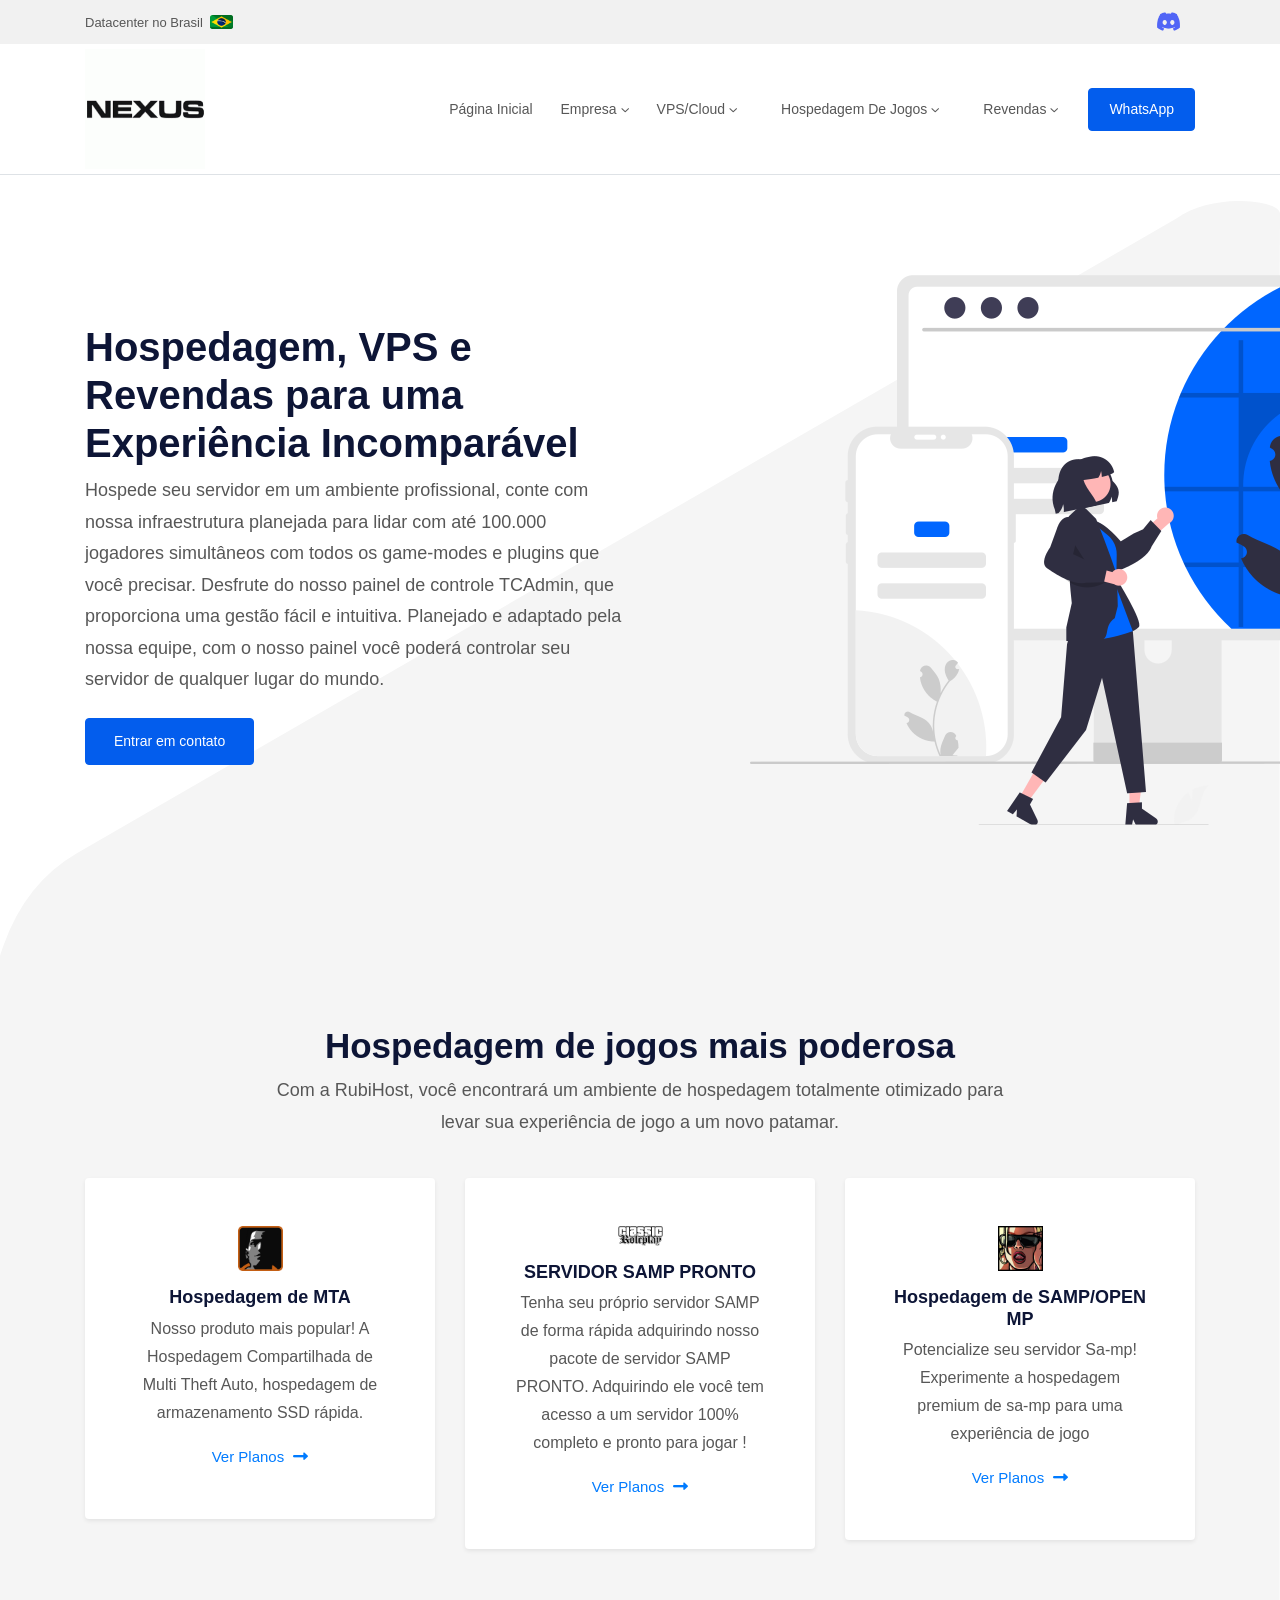
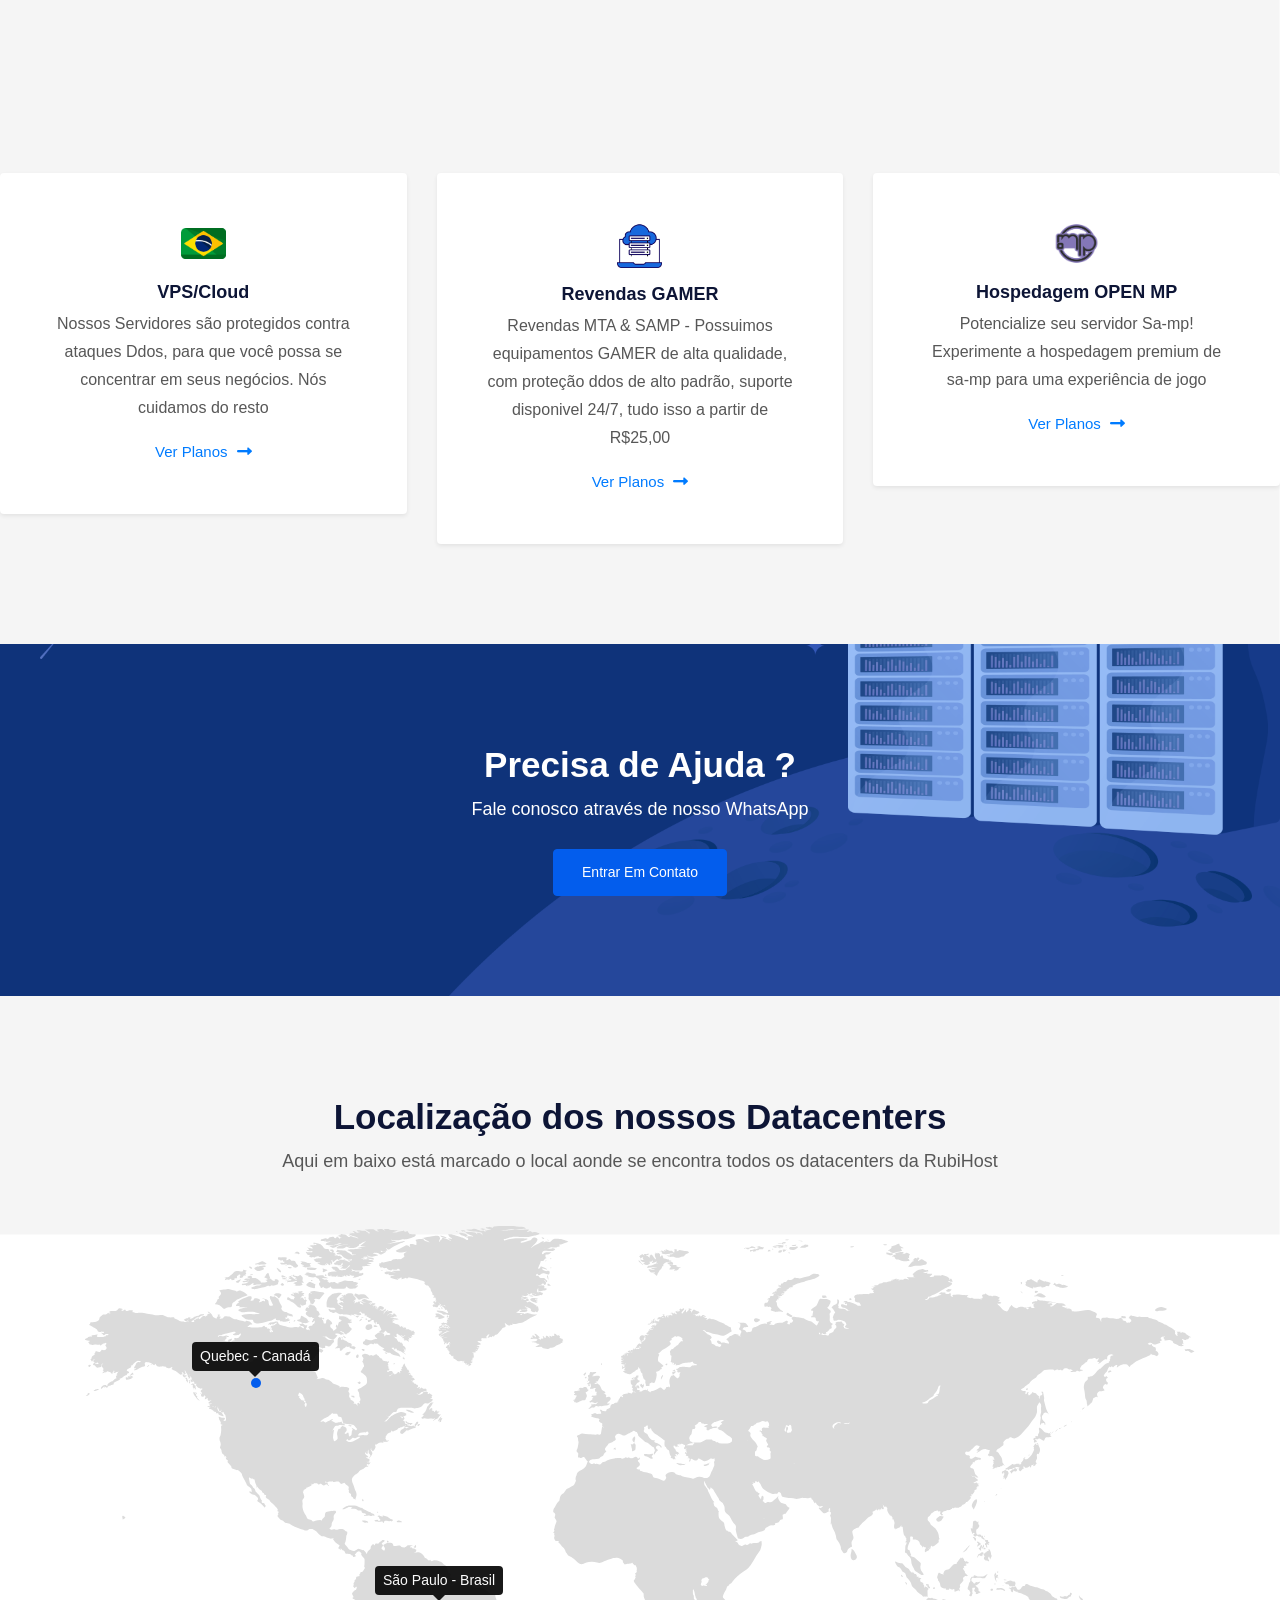
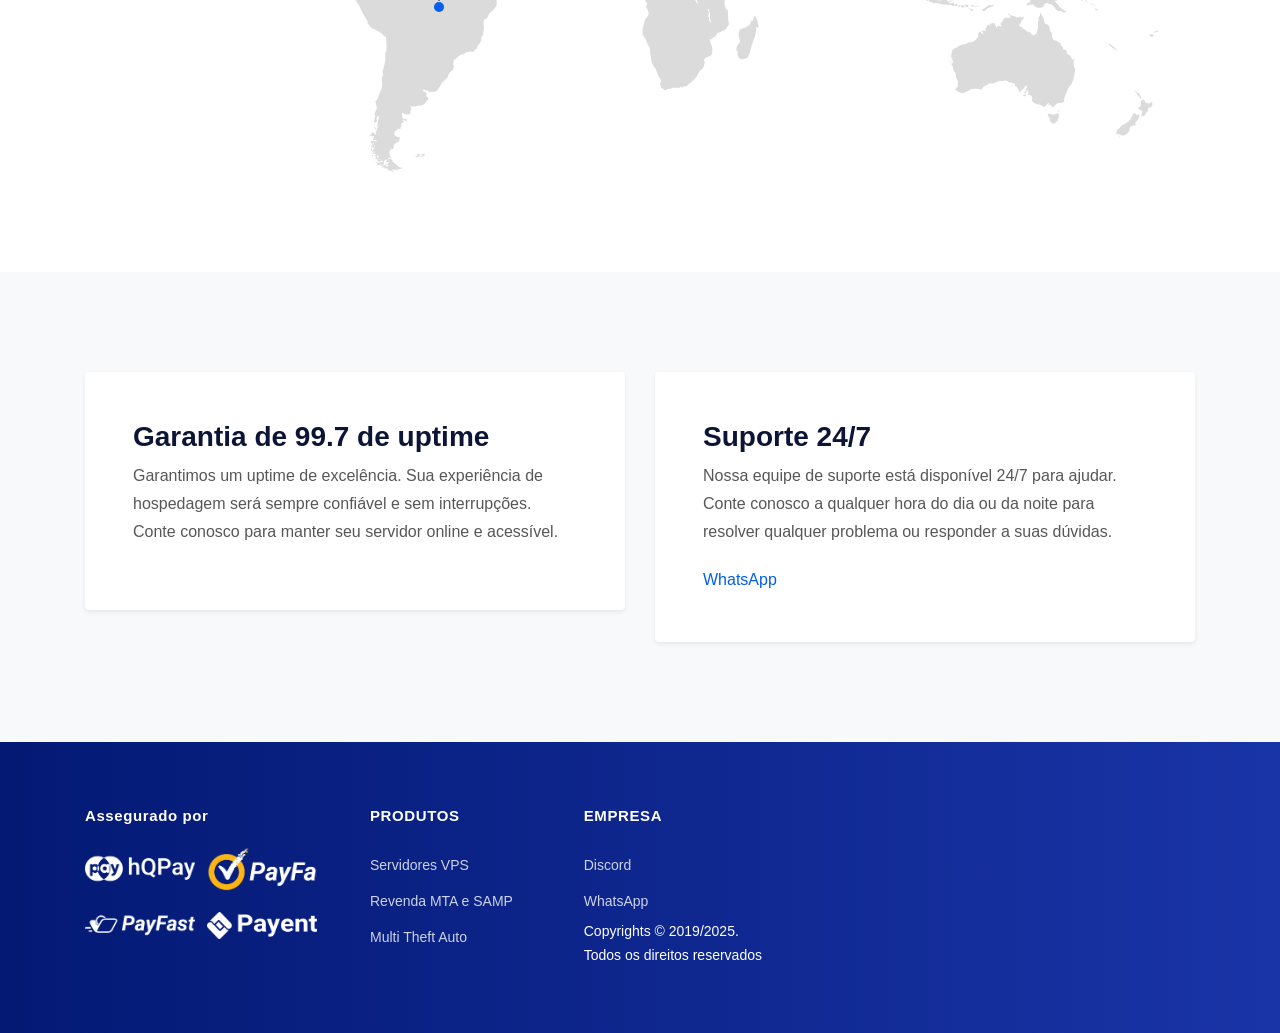
==== commit 6f20e4f0: "Update index.html" ====
--- a/index.html
+++ b/index.html
@@ -27,8 +27,8 @@
 	<meta name=document-classification content="Hospedagem de Jogos,Servidores VPS">
     <meta name="robots" content="index,follow">
     <meta name="googlebot" content="index, follow"/>
-    <link rel="stylesheet" href="main.css">
-    <link rel="stylesheet" href="custom.css">
+    <link rel="stylesheet" href="assets/css/main.css">
+    <link rel="stylesheet" href="assets/css/custom.css">
     
     
     <!-- Google tag (gtag.js) -->
--- a/assets/css/main.css
+++ b/assets/css/main.css
@@ -0,0 +1,56266 @@
+/*================
+Template Name: Hostlar Hosting Provider with WHMCS Template
+Description: All type of web hosting provider or company with WHMCS template.
+Version: 1.0
+Author: https://themeforest.net/user/themetags
+=======================*/
+/*!
+ * Bootstrap v4.6.0 (https://getbootstrap.com/)
+ * Copyright 2011-2021 The Bootstrap Authors
+ * Copyright 2011-2021 Twitter, Inc.
+ * Licensed under MIT (https://github.com/twbs/bootstrap/blob/main/LICENSE)
+ */
+/* line 6, src/assets/scss/vendors/bootstrap.min.css */
+:root {
+  --blue:#007bff;
+  --indigo:#6610f2;
+  --purple:#6f42c1;
+  --pink:#e83e8c;
+  --red:#dc3545;
+  --orange:#fd7e14;
+  --yellow:#ffc107;
+  --green:#28a745;
+  --teal:#20c997;
+  --cyan:#17a2b8;
+  --white:#fff;
+  --gray:#6c757d;
+  --gray-dark:#343a40;
+  --primary:#007bff;
+  --secondary:#6c757d;
+  --success:#28a745;
+  --info:#17a2b8;
+  --warning:#ffc107;
+  --danger:#dc3545;
+  --light:#f8f9fa;
+  --dark:#343a40;
+  --breakpoint-xs:0;
+  --breakpoint-sm:576px;
+  --breakpoint-md:768px;
+  --breakpoint-lg:992px;
+  --breakpoint-xl:1200px;
+  --font-family-sans-serif:-apple-system,BlinkMacSystemFont,"Segoe UI",Roboto,"Helvetica Neue",Arial,"Noto Sans","Liberation Sans",sans-serif,"Apple Color Emoji","Segoe UI Emoji","Segoe UI Symbol","Noto Color Emoji";
+  --font-family-monospace:SFMono-Regular,Menlo,Monaco,Consolas,"Liberation Mono","Courier New",monospace;
+}
+
+/* line 6, src/assets/scss/vendors/bootstrap.min.css */
+*, ::after, ::before {
+  -webkit-box-sizing: border-box;
+          box-sizing: border-box;
+}
+
+/* line 6, src/assets/scss/vendors/bootstrap.min.css */
+html {
+  font-family: sans-serif;
+  line-height: 1.15;
+  -webkit-text-size-adjust: 100%;
+  -webkit-tap-highlight-color: transparent;
+}
+
+/* line 6, src/assets/scss/vendors/bootstrap.min.css */
+article, aside, figcaption, figure, footer, header, hgroup, main, nav, section {
+  display: block;
+}
+
+/* line 6, src/assets/scss/vendors/bootstrap.min.css */
+body {
+  margin: 0;
+  font-family: -apple-system,BlinkMacSystemFont,"Segoe UI",Roboto,"Helvetica Neue",Arial,"Noto Sans","Liberation Sans",sans-serif,"Apple Color Emoji","Segoe UI Emoji","Segoe UI Symbol","Noto Color Emoji";
+  font-size: 1rem;
+  font-weight: 400;
+  line-height: 1.5;
+  color: #212529;
+  text-align: left;
+  background-color: #fff;
+}
+
+/* line 6, src/assets/scss/vendors/bootstrap.min.css */
+[tabindex="-1"]:focus:not(:focus-visible) {
+  outline: 0 !important;
+}
+
+/* line 6, src/assets/scss/vendors/bootstrap.min.css */
+hr {
+  -webkit-box-sizing: content-box;
+          box-sizing: content-box;
+  height: 0;
+  overflow: visible;
+}
+
+/* line 6, src/assets/scss/vendors/bootstrap.min.css */
+h1, h2, h3, h4, h5, h6 {
+  margin-top: 0;
+  margin-bottom: .5rem;
+}
+
+/* line 6, src/assets/scss/vendors/bootstrap.min.css */
+p {
+  margin-top: 0;
+  margin-bottom: 1rem;
+}
+
+/* line 6, src/assets/scss/vendors/bootstrap.min.css */
+abbr[data-original-title], abbr[title] {
+  text-decoration: underline;
+  -webkit-text-decoration: underline dotted;
+  text-decoration: underline dotted;
+  cursor: help;
+  border-bottom: 0;
+  -webkit-text-decoration-skip-ink: none;
+  text-decoration-skip-ink: none;
+}
+
+/* line 6, src/assets/scss/vendors/bootstrap.min.css */
+address {
+  margin-bottom: 1rem;
+  font-style: normal;
+  line-height: inherit;
+}
+
+/* line 6, src/assets/scss/vendors/bootstrap.min.css */
+dl, ol, ul {
+  margin-top: 0;
+  margin-bottom: 1rem;
+}
+
+/* line 6, src/assets/scss/vendors/bootstrap.min.css */
+ol ol, ol ul, ul ol, ul ul {
+  margin-bottom: 0;
+}
+
+/* line 6, src/assets/scss/vendors/bootstrap.min.css */
+dt {
+  font-weight: 700;
+}
+
+/* line 6, src/assets/scss/vendors/bootstrap.min.css */
+dd {
+  margin-bottom: .5rem;
+  margin-left: 0;
+}
+
+/* line 6, src/assets/scss/vendors/bootstrap.min.css */
+blockquote {
+  margin: 0 0 1rem;
+}
+
+/* line 6, src/assets/scss/vendors/bootstrap.min.css */
+b, strong {
+  font-weight: bolder;
+}
+
+/* line 6, src/assets/scss/vendors/bootstrap.min.css */
+small {
+  font-size: 80%;
+}
+
+/* line 6, src/assets/scss/vendors/bootstrap.min.css */
+sub, sup {
+  position: relative;
+  font-size: 75%;
+  line-height: 0;
+  vertical-align: baseline;
+}
+
+/* line 6, src/assets/scss/vendors/bootstrap.min.css */
+sub {
+  bottom: -.25em;
+}
+
+/* line 6, src/assets/scss/vendors/bootstrap.min.css */
+sup {
+  top: -.5em;
+}
+
+/* line 6, src/assets/scss/vendors/bootstrap.min.css */
+a {
+  color: #007bff;
+  text-decoration: none;
+  background-color: transparent;
+}
+
+/* line 6, src/assets/scss/vendors/bootstrap.min.css */
+a:hover {
+  color: #0056b3;
+  text-decoration: underline;
+}
+
+/* line 6, src/assets/scss/vendors/bootstrap.min.css */
+a:not([href]):not([class]) {
+  color: inherit;
+  text-decoration: none;
+}
+
+/* line 6, src/assets/scss/vendors/bootstrap.min.css */
+a:not([href]):not([class]):hover {
+  color: inherit;
+  text-decoration: none;
+}
+
+/* line 6, src/assets/scss/vendors/bootstrap.min.css */
+code, kbd, pre, samp {
+  font-family: SFMono-Regular,Menlo,Monaco,Consolas,"Liberation Mono","Courier New",monospace;
+  font-size: 1em;
+}
+
+/* line 6, src/assets/scss/vendors/bootstrap.min.css */
+pre {
+  margin-top: 0;
+  margin-bottom: 1rem;
+  overflow: auto;
+  -ms-overflow-style: scrollbar;
+}
+
+/* line 6, src/assets/scss/vendors/bootstrap.min.css */
+figure {
+  margin: 0 0 1rem;
+}
+
+/* line 6, src/assets/scss/vendors/bootstrap.min.css */
+img {
+  vertical-align: middle;
+  border-style: none;
+}
+
+/* line 6, src/assets/scss/vendors/bootstrap.min.css */
+svg {
+  overflow: hidden;
+  vertical-align: middle;
+}
+
+/* line 6, src/assets/scss/vendors/bootstrap.min.css */
+table {
+  border-collapse: collapse;
+}
+
+/* line 6, src/assets/scss/vendors/bootstrap.min.css */
+caption {
+  padding-top: .75rem;
+  padding-bottom: .75rem;
+  color: #6c757d;
+  text-align: left;
+  caption-side: bottom;
+}
+
+/* line 6, src/assets/scss/vendors/bootstrap.min.css */
+th {
+  text-align: inherit;
+  text-align: -webkit-match-parent;
+}
+
+/* line 6, src/assets/scss/vendors/bootstrap.min.css */
+label {
+  display: inline-block;
+  margin-bottom: .5rem;
+}
+
+/* line 6, src/assets/scss/vendors/bootstrap.min.css */
+button {
+  border-radius: 0;
+}
+
+/* line 6, src/assets/scss/vendors/bootstrap.min.css */
+button:focus:not(:focus-visible) {
+  outline: 0;
+}
+
+/* line 6, src/assets/scss/vendors/bootstrap.min.css */
+button, input, optgroup, select, textarea {
+  margin: 0;
+  font-family: inherit;
+  font-size: inherit;
+  line-height: inherit;
+}
+
+/* line 6, src/assets/scss/vendors/bootstrap.min.css */
+button, input {
+  overflow: visible;
+}
+
+/* line 6, src/assets/scss/vendors/bootstrap.min.css */
+button, select {
+  text-transform: none;
+}
+
+/* line 6, src/assets/scss/vendors/bootstrap.min.css */
+[role=button] {
+  cursor: pointer;
+}
+
+/* line 6, src/assets/scss/vendors/bootstrap.min.css */
+select {
+  word-wrap: normal;
+}
+
+/* line 6, src/assets/scss/vendors/bootstrap.min.css */
+[type=button], [type=reset], [type=submit], button {
+  -webkit-appearance: button;
+}
+
+/* line 6, src/assets/scss/vendors/bootstrap.min.css */
+[type=button]:not(:disabled), [type=reset]:not(:disabled), [type=submit]:not(:disabled), button:not(:disabled) {
+  cursor: pointer;
+}
+
+/* line 6, src/assets/scss/vendors/bootstrap.min.css */
+[type=button]::-moz-focus-inner, [type=reset]::-moz-focus-inner, [type=submit]::-moz-focus-inner, button::-moz-focus-inner {
+  padding: 0;
+  border-style: none;
+}
+
+/* line 6, src/assets/scss/vendors/bootstrap.min.css */
+input[type=checkbox], input[type=radio] {
+  -webkit-box-sizing: border-box;
+          box-sizing: border-box;
+  padding: 0;
+}
+
+/* line 6, src/assets/scss/vendors/bootstrap.min.css */
+textarea {
+  overflow: auto;
+  resize: vertical;
+}
+
+/* line 6, src/assets/scss/vendors/bootstrap.min.css */
+fieldset {
+  min-width: 0;
+  padding: 0;
+  margin: 0;
+  border: 0;
+}
+
+/* line 6, src/assets/scss/vendors/bootstrap.min.css */
+legend {
+  display: block;
+  width: 100%;
+  max-width: 100%;
+  padding: 0;
+  margin-bottom: .5rem;
+  font-size: 1.5rem;
+  line-height: inherit;
+  color: inherit;
+  white-space: normal;
+}
+
+/* line 6, src/assets/scss/vendors/bootstrap.min.css */
+progress {
+  vertical-align: baseline;
+}
+
+/* line 6, src/assets/scss/vendors/bootstrap.min.css */
+[type=number]::-webkit-inner-spin-button, [type=number]::-webkit-outer-spin-button {
+  height: auto;
+}
+
+/* line 6, src/assets/scss/vendors/bootstrap.min.css */
+[type=search] {
+  outline-offset: -2px;
+  -webkit-appearance: none;
+}
+
+/* line 6, src/assets/scss/vendors/bootstrap.min.css */
+[type=search]::-webkit-search-decoration {
+  -webkit-appearance: none;
+}
+
+/* line 6, src/assets/scss/vendors/bootstrap.min.css */
+::-webkit-file-upload-button {
+  font: inherit;
+  -webkit-appearance: button;
+}
+
+/* line 6, src/assets/scss/vendors/bootstrap.min.css */
+output {
+  display: inline-block;
+}
+
+/* line 6, src/assets/scss/vendors/bootstrap.min.css */
+summary {
+  display: list-item;
+  cursor: pointer;
+}
+
+/* line 6, src/assets/scss/vendors/bootstrap.min.css */
+template {
+  display: none;
+}
+
+/* line 6, src/assets/scss/vendors/bootstrap.min.css */
+[hidden] {
+  display: none !important;
+}
+
+/* line 6, src/assets/scss/vendors/bootstrap.min.css */
+.h1, .h2, .h3, .h4, .h5, .h6, h1, h2, h3, h4, h5, h6 {
+  margin-bottom: .5rem;
+  font-weight: 500;
+  line-height: 1.2;
+}
+
+/* line 6, src/assets/scss/vendors/bootstrap.min.css */
+.h1, h1 {
+  font-size: 2.5rem;
+}
+
+/* line 6, src/assets/scss/vendors/bootstrap.min.css */
+.h2, h2 {
+  font-size: 2rem;
+}
+
+/* line 6, src/assets/scss/vendors/bootstrap.min.css */
+.h3, h3 {
+  font-size: 1.75rem;
+}
+
+/* line 6, src/assets/scss/vendors/bootstrap.min.css */
+.h4, h4 {
+  font-size: 1.5rem;
+}
+
+/* line 6, src/assets/scss/vendors/bootstrap.min.css */
+.h5, h5 {
+  font-size: 1.25rem;
+}
+
+/* line 6, src/assets/scss/vendors/bootstrap.min.css */
+.h6, h6 {
+  font-size: 1rem;
+}
+
+/* line 6, src/assets/scss/vendors/bootstrap.min.css */
+.lead {
+  font-size: 1.25rem;
+  font-weight: 300;
+}
+
+/* line 6, src/assets/scss/vendors/bootstrap.min.css */
+.display-1 {
+  font-size: 6rem;
+  font-weight: 300;
+  line-height: 1.2;
+}
+
+/* line 6, src/assets/scss/vendors/bootstrap.min.css */
+.display-2 {
+  font-size: 5.5rem;
+  font-weight: 300;
+  line-height: 1.2;
+}
+
+/* line 6, src/assets/scss/vendors/bootstrap.min.css */
+.display-3 {
+  font-size: 4.5rem;
+  font-weight: 300;
+  line-height: 1.2;
+}
+
+/* line 6, src/assets/scss/vendors/bootstrap.min.css */
+.display-4 {
+  font-size: 3.5rem;
+  font-weight: 300;
+  line-height: 1.2;
+}
+
+/* line 6, src/assets/scss/vendors/bootstrap.min.css */
+hr {
+  margin-top: 1rem;
+  margin-bottom: 1rem;
+  border: 0;
+  border-top: 1px solid rgba(0, 0, 0, 0.1);
+}
+
+/* line 6, src/assets/scss/vendors/bootstrap.min.css */
+.small, small {
+  font-size: 80%;
+  font-weight: 400;
+}
+
+/* line 6, src/assets/scss/vendors/bootstrap.min.css */
+.mark, mark {
+  padding: .2em;
+  background-color: #fcf8e3;
+}
+
+/* line 6, src/assets/scss/vendors/bootstrap.min.css */
+.list-unstyled {
+  padding-left: 0;
+  list-style: none;
+}
+
+/* line 6, src/assets/scss/vendors/bootstrap.min.css */
+.list-inline {
+  padding-left: 0;
+  list-style: none;
+}
+
+/* line 6, src/assets/scss/vendors/bootstrap.min.css */
+.list-inline-item {
+  display: inline-block;
+}
+
+/* line 6, src/assets/scss/vendors/bootstrap.min.css */
+.list-inline-item:not(:last-child) {
+  margin-right: .5rem;
+}
+
+/* line 6, src/assets/scss/vendors/bootstrap.min.css */
+.initialism {
+  font-size: 90%;
+  text-transform: uppercase;
+}
+
+/* line 6, src/assets/scss/vendors/bootstrap.min.css */
+.blockquote {
+  margin-bottom: 1rem;
+  font-size: 1.25rem;
+}
+
+/* line 6, src/assets/scss/vendors/bootstrap.min.css */
+.blockquote-footer {
+  display: block;
+  font-size: 80%;
+  color: #6c757d;
+}
+
+/* line 6, src/assets/scss/vendors/bootstrap.min.css */
+.blockquote-footer::before {
+  content: "\2014\00A0";
+}
+
+/* line 6, src/assets/scss/vendors/bootstrap.min.css */
+.img-fluid {
+  max-width: 100%;
+  height: auto;
+}
+
+/* line 6, src/assets/scss/vendors/bootstrap.min.css */
+.img-thumbnail {
+  padding: .25rem;
+  background-color: #fff;
+  border: 1px solid #dee2e6;
+  border-radius: .25rem;
+  max-width: 100%;
+  height: auto;
+}
+
+/* line 6, src/assets/scss/vendors/bootstrap.min.css */
+.figure {
+  display: inline-block;
+}
+
+/* line 6, src/assets/scss/vendors/bootstrap.min.css */
+.figure-img {
+  margin-bottom: .5rem;
+  line-height: 1;
+}
+
+/* line 6, src/assets/scss/vendors/bootstrap.min.css */
+.figure-caption {
+  font-size: 90%;
+  color: #6c757d;
+}
+
+/* line 6, src/assets/scss/vendors/bootstrap.min.css */
+code {
+  font-size: 87.5%;
+  color: #e83e8c;
+  word-wrap: break-word;
+}
+
+/* line 6, src/assets/scss/vendors/bootstrap.min.css */
+a > code {
+  color: inherit;
+}
+
+/* line 6, src/assets/scss/vendors/bootstrap.min.css */
+kbd {
+  padding: .2rem .4rem;
+  font-size: 87.5%;
+  color: #fff;
+  background-color: #212529;
+  border-radius: .2rem;
+}
+
+/* line 6, src/assets/scss/vendors/bootstrap.min.css */
+kbd kbd {
+  padding: 0;
+  font-size: 100%;
+  font-weight: 700;
+}
+
+/* line 6, src/assets/scss/vendors/bootstrap.min.css */
+pre {
+  display: block;
+  font-size: 87.5%;
+  color: #212529;
+}
+
+/* line 6, src/assets/scss/vendors/bootstrap.min.css */
+pre code {
+  font-size: inherit;
+  color: inherit;
+  word-break: normal;
+}
+
+/* line 6, src/assets/scss/vendors/bootstrap.min.css */
+.pre-scrollable {
+  max-height: 340px;
+  overflow-y: scroll;
+}
+
+/* line 6, src/assets/scss/vendors/bootstrap.min.css */
+.container, .container-fluid, .container-lg, .container-md, .container-sm, .container-xl {
+  width: 100%;
+  padding-right: 15px;
+  padding-left: 15px;
+  margin-right: auto;
+  margin-left: auto;
+}
+
+@media (min-width: 576px) {
+  /* line 6, src/assets/scss/vendors/bootstrap.min.css */
+  .container, .container-sm {
+    max-width: 540px;
+  }
+}
+
+@media (min-width: 768px) {
+  /* line 6, src/assets/scss/vendors/bootstrap.min.css */
+  .container, .container-md, .container-sm {
+    max-width: 720px;
+  }
+}
+
+@media (min-width: 992px) {
+  /* line 6, src/assets/scss/vendors/bootstrap.min.css */
+  .container, .container-lg, .container-md, .container-sm {
+    max-width: 960px;
+  }
+}
+
+@media (min-width: 1200px) {
+  /* line 6, src/assets/scss/vendors/bootstrap.min.css */
+  .container, .container-lg, .container-md, .container-sm, .container-xl {
+    max-width: 1140px;
+  }
+}
+
+/* line 6, src/assets/scss/vendors/bootstrap.min.css */
+.row {
+  display: -ms-flexbox;
+  display: -webkit-box;
+  display: flex;
+  -ms-flex-wrap: wrap;
+  flex-wrap: wrap;
+  margin-right: -15px;
+  margin-left: -15px;
+}
+
+/* line 6, src/assets/scss/vendors/bootstrap.min.css */
+.no-gutters {
+  margin-right: 0;
+  margin-left: 0;
+}
+
+/* line 6, src/assets/scss/vendors/bootstrap.min.css */
+.no-gutters > .col, .no-gutters > [class*=col-] {
+  padding-right: 0;
+  padding-left: 0;
+}
+
+/* line 6, src/assets/scss/vendors/bootstrap.min.css */
+.col, .col-1, .col-10, .col-11, .col-12, .col-2, .col-3, .col-4, .col-5, .col-6, .col-7, .col-8, .col-9, .col-auto, .col-lg, .col-lg-1, .col-lg-10, .col-lg-11, .col-lg-12, .col-lg-2, .col-lg-3, .col-lg-4, .col-lg-5, .col-lg-6, .col-lg-7, .col-lg-8, .col-lg-9, .col-lg-auto, .col-md, .col-md-1, .col-md-10, .col-md-11, .col-md-12, .col-md-2, .col-md-3, .col-md-4, .col-md-5, .col-md-6, .col-md-7, .col-md-8, .col-md-9, .col-md-auto, .col-sm, .col-sm-1, .col-sm-10, .col-sm-11, .col-sm-12, .col-sm-2, .col-sm-3, .col-sm-4, .col-sm-5, .col-sm-6, .col-sm-7, .col-sm-8, .col-sm-9, .col-sm-auto, .col-xl, .col-xl-1, .col-xl-10, .col-xl-11, .col-xl-12, .col-xl-2, .col-xl-3, .col-xl-4, .col-xl-5, .col-xl-6, .col-xl-7, .col-xl-8, .col-xl-9, .col-xl-auto {
+  position: relative;
+  width: 100%;
+  padding-right: 15px;
+  padding-left: 15px;
+}
+
+/* line 6, src/assets/scss/vendors/bootstrap.min.css */
+.col {
+  -ms-flex-preferred-size: 0;
+  flex-basis: 0;
+  -ms-flex-positive: 1;
+  -webkit-box-flex: 1;
+          flex-grow: 1;
+  max-width: 100%;
+}
+
+/* line 6, src/assets/scss/vendors/bootstrap.min.css */
+.row-cols-1 > * {
+  -ms-flex: 0 0 100%;
+  -webkit-box-flex: 0;
+          flex: 0 0 100%;
+  max-width: 100%;
+}
+
+/* line 6, src/assets/scss/vendors/bootstrap.min.css */
+.row-cols-2 > * {
+  -ms-flex: 0 0 50%;
+  -webkit-box-flex: 0;
+          flex: 0 0 50%;
+  max-width: 50%;
+}
+
+/* line 6, src/assets/scss/vendors/bootstrap.min.css */
+.row-cols-3 > * {
+  -ms-flex: 0 0 33.333333%;
+  -webkit-box-flex: 0;
+          flex: 0 0 33.333333%;
+  max-width: 33.333333%;
+}
+
+/* line 6, src/assets/scss/vendors/bootstrap.min.css */
+.row-cols-4 > * {
+  -ms-flex: 0 0 25%;
+  -webkit-box-flex: 0;
+          flex: 0 0 25%;
+  max-width: 25%;
+}
+
+/* line 6, src/assets/scss/vendors/bootstrap.min.css */
+.row-cols-5 > * {
+  -ms-flex: 0 0 20%;
+  -webkit-box-flex: 0;
+          flex: 0 0 20%;
+  max-width: 20%;
+}
+
+/* line 6, src/assets/scss/vendors/bootstrap.min.css */
+.row-cols-6 > * {
+  -ms-flex: 0 0 16.666667%;
+  -webkit-box-flex: 0;
+          flex: 0 0 16.666667%;
+  max-width: 16.666667%;
+}
+
+/* line 6, src/assets/scss/vendors/bootstrap.min.css */
+.col-auto {
+  -ms-flex: 0 0 auto;
+  -webkit-box-flex: 0;
+          flex: 0 0 auto;
+  width: auto;
+  max-width: 100%;
+}
+
+/* line 6, src/assets/scss/vendors/bootstrap.min.css */
+.col-1 {
+  -ms-flex: 0 0 8.333333%;
+  -webkit-box-flex: 0;
+          flex: 0 0 8.333333%;
+  max-width: 8.333333%;
+}
+
+/* line 6, src/assets/scss/vendors/bootstrap.min.css */
+.col-2 {
+  -ms-flex: 0 0 16.666667%;
+  -webkit-box-flex: 0;
+          flex: 0 0 16.666667%;
+  max-width: 16.666667%;
+}
+
+/* line 6, src/assets/scss/vendors/bootstrap.min.css */
+.col-3 {
+  -ms-flex: 0 0 25%;
+  -webkit-box-flex: 0;
+          flex: 0 0 25%;
+  max-width: 25%;
+}
+
+/* line 6, src/assets/scss/vendors/bootstrap.min.css */
+.col-4 {
+  -ms-flex: 0 0 33.333333%;
+  -webkit-box-flex: 0;
+          flex: 0 0 33.333333%;
+  max-width: 33.333333%;
+}
+
+/* line 6, src/assets/scss/vendors/bootstrap.min.css */
+.col-5 {
+  -ms-flex: 0 0 41.666667%;
+  -webkit-box-flex: 0;
+          flex: 0 0 41.666667%;
+  max-width: 41.666667%;
+}
+
+/* line 6, src/assets/scss/vendors/bootstrap.min.css */
+.col-6 {
+  -ms-flex: 0 0 50%;
+  -webkit-box-flex: 0;
+          flex: 0 0 50%;
+  max-width: 50%;
+}
+
+/* line 6, src/assets/scss/vendors/bootstrap.min.css */
+.col-7 {
+  -ms-flex: 0 0 58.333333%;
+  -webkit-box-flex: 0;
+          flex: 0 0 58.333333%;
+  max-width: 58.333333%;
+}
+
+/* line 6, src/assets/scss/vendors/bootstrap.min.css */
+.col-8 {
+  -ms-flex: 0 0 66.666667%;
+  -webkit-box-flex: 0;
+          flex: 0 0 66.666667%;
+  max-width: 66.666667%;
+}
+
+/* line 6, src/assets/scss/vendors/bootstrap.min.css */
+.col-9 {
+  -ms-flex: 0 0 75%;
+  -webkit-box-flex: 0;
+          flex: 0 0 75%;
+  max-width: 75%;
+}
+
+/* line 6, src/assets/scss/vendors/bootstrap.min.css */
+.col-10 {
+  -ms-flex: 0 0 83.333333%;
+  -webkit-box-flex: 0;
+          flex: 0 0 83.333333%;
+  max-width: 83.333333%;
+}
+
+/* line 6, src/assets/scss/vendors/bootstrap.min.css */
+.col-11 {
+  -ms-flex: 0 0 91.666667%;
+  -webkit-box-flex: 0;
+          flex: 0 0 91.666667%;
+  max-width: 91.666667%;
+}
+
+/* line 6, src/assets/scss/vendors/bootstrap.min.css */
+.col-12 {
+  -ms-flex: 0 0 100%;
+  -webkit-box-flex: 0;
+          flex: 0 0 100%;
+  max-width: 100%;
+}
+
+/* line 6, src/assets/scss/vendors/bootstrap.min.css */
+.order-first {
+  -ms-flex-order: -1;
+  -webkit-box-ordinal-group: 0;
+          order: -1;
+}
+
+/* line 6, src/assets/scss/vendors/bootstrap.min.css */
+.order-last {
+  -ms-flex-order: 13;
+  -webkit-box-ordinal-group: 14;
+          order: 13;
+}
+
+/* line 6, src/assets/scss/vendors/bootstrap.min.css */
+.order-0 {
+  -ms-flex-order: 0;
+  -webkit-box-ordinal-group: 1;
+          order: 0;
+}
+
+/* line 6, src/assets/scss/vendors/bootstrap.min.css */
+.order-1 {
+  -ms-flex-order: 1;
+  -webkit-box-ordinal-group: 2;
+          order: 1;
+}
+
+/* line 6, src/assets/scss/vendors/bootstrap.min.css */
+.order-2 {
+  -ms-flex-order: 2;
+  -webkit-box-ordinal-group: 3;
+          order: 2;
+}
+
+/* line 6, src/assets/scss/vendors/bootstrap.min.css */
+.order-3 {
+  -ms-flex-order: 3;
+  -webkit-box-ordinal-group: 4;
+          order: 3;
+}
+
+/* line 6, src/assets/scss/vendors/bootstrap.min.css */
+.order-4 {
+  -ms-flex-order: 4;
+  -webkit-box-ordinal-group: 5;
+          order: 4;
+}
+
+/* line 6, src/assets/scss/vendors/bootstrap.min.css */
+.order-5 {
+  -ms-flex-order: 5;
+  -webkit-box-ordinal-group: 6;
+          order: 5;
+}
+
+/* line 6, src/assets/scss/vendors/bootstrap.min.css */
+.order-6 {
+  -ms-flex-order: 6;
+  -webkit-box-ordinal-group: 7;
+          order: 6;
+}
+
+/* line 6, src/assets/scss/vendors/bootstrap.min.css */
+.order-7 {
+  -ms-flex-order: 7;
+  -webkit-box-ordinal-group: 8;
+          order: 7;
+}
+
+/* line 6, src/assets/scss/vendors/bootstrap.min.css */
+.order-8 {
+  -ms-flex-order: 8;
+  -webkit-box-ordinal-group: 9;
+          order: 8;
+}
+
+/* line 6, src/assets/scss/vendors/bootstrap.min.css */
+.order-9 {
+  -ms-flex-order: 9;
+  -webkit-box-ordinal-group: 10;
+          order: 9;
+}
+
+/* line 6, src/assets/scss/vendors/bootstrap.min.css */
+.order-10 {
+  -ms-flex-order: 10;
+  -webkit-box-ordinal-group: 11;
+          order: 10;
+}
+
+/* line 6, src/assets/scss/vendors/bootstrap.min.css */
+.order-11 {
+  -ms-flex-order: 11;
+  -webkit-box-ordinal-group: 12;
+          order: 11;
+}
+
+/* line 6, src/assets/scss/vendors/bootstrap.min.css */
+.order-12 {
+  -ms-flex-order: 12;
+  -webkit-box-ordinal-group: 13;
+          order: 12;
+}
+
+/* line 6, src/assets/scss/vendors/bootstrap.min.css */
+.offset-1 {
+  margin-left: 8.333333%;
+}
+
+/* line 6, src/assets/scss/vendors/bootstrap.min.css */
+.offset-2 {
+  margin-left: 16.666667%;
+}
+
+/* line 6, src/assets/scss/vendors/bootstrap.min.css */
+.offset-3 {
+  margin-left: 25%;
+}
+
+/* line 6, src/assets/scss/vendors/bootstrap.min.css */
+.offset-4 {
+  margin-left: 33.333333%;
+}
+
+/* line 6, src/assets/scss/vendors/bootstrap.min.css */
+.offset-5 {
+  margin-left: 41.666667%;
+}
+
+/* line 6, src/assets/scss/vendors/bootstrap.min.css */
+.offset-6 {
+  margin-left: 50%;
+}
+
+/* line 6, src/assets/scss/vendors/bootstrap.min.css */
+.offset-7 {
+  margin-left: 58.333333%;
+}
+
+/* line 6, src/assets/scss/vendors/bootstrap.min.css */
+.offset-8 {
+  margin-left: 66.666667%;
+}
+
+/* line 6, src/assets/scss/vendors/bootstrap.min.css */
+.offset-9 {
+  margin-left: 75%;
+}
+
+/* line 6, src/assets/scss/vendors/bootstrap.min.css */
+.offset-10 {
+  margin-left: 83.333333%;
+}
+
+/* line 6, src/assets/scss/vendors/bootstrap.min.css */
+.offset-11 {
+  margin-left: 91.666667%;
+}
+
+@media (min-width: 576px) {
+  /* line 6, src/assets/scss/vendors/bootstrap.min.css */
+  .col-sm {
+    -ms-flex-preferred-size: 0;
+    flex-basis: 0;
+    -ms-flex-positive: 1;
+    -webkit-box-flex: 1;
+            flex-grow: 1;
+    max-width: 100%;
+  }
+  /* line 6, src/assets/scss/vendors/bootstrap.min.css */
+  .row-cols-sm-1 > * {
+    -ms-flex: 0 0 100%;
+    -webkit-box-flex: 0;
+            flex: 0 0 100%;
+    max-width: 100%;
+  }
+  /* line 6, src/assets/scss/vendors/bootstrap.min.css */
+  .row-cols-sm-2 > * {
+    -ms-flex: 0 0 50%;
+    -webkit-box-flex: 0;
+            flex: 0 0 50%;
+    max-width: 50%;
+  }
+  /* line 6, src/assets/scss/vendors/bootstrap.min.css */
+  .row-cols-sm-3 > * {
+    -ms-flex: 0 0 33.333333%;
+    -webkit-box-flex: 0;
+            flex: 0 0 33.333333%;
+    max-width: 33.333333%;
+  }
+  /* line 6, src/assets/scss/vendors/bootstrap.min.css */
+  .row-cols-sm-4 > * {
+    -ms-flex: 0 0 25%;
+    -webkit-box-flex: 0;
+            flex: 0 0 25%;
+    max-width: 25%;
+  }
+  /* line 6, src/assets/scss/vendors/bootstrap.min.css */
+  .row-cols-sm-5 > * {
+    -ms-flex: 0 0 20%;
+    -webkit-box-flex: 0;
+            flex: 0 0 20%;
+    max-width: 20%;
+  }
+  /* line 6, src/assets/scss/vendors/bootstrap.min.css */
+  .row-cols-sm-6 > * {
+    -ms-flex: 0 0 16.666667%;
+    -webkit-box-flex: 0;
+            flex: 0 0 16.666667%;
+    max-width: 16.666667%;
+  }
+  /* line 6, src/assets/scss/vendors/bootstrap.min.css */
+  .col-sm-auto {
+    -ms-flex: 0 0 auto;
+    -webkit-box-flex: 0;
+            flex: 0 0 auto;
+    width: auto;
+    max-width: 100%;
+  }
+  /* line 6, src/assets/scss/vendors/bootstrap.min.css */
+  .col-sm-1 {
+    -ms-flex: 0 0 8.333333%;
+    -webkit-box-flex: 0;
+            flex: 0 0 8.333333%;
+    max-width: 8.333333%;
+  }
+  /* line 6, src/assets/scss/vendors/bootstrap.min.css */
+  .col-sm-2 {
+    -ms-flex: 0 0 16.666667%;
+    -webkit-box-flex: 0;
+            flex: 0 0 16.666667%;
+    max-width: 16.666667%;
+  }
+  /* line 6, src/assets/scss/vendors/bootstrap.min.css */
+  .col-sm-3 {
+    -ms-flex: 0 0 25%;
+    -webkit-box-flex: 0;
+            flex: 0 0 25%;
+    max-width: 25%;
+  }
+  /* line 6, src/assets/scss/vendors/bootstrap.min.css */
+  .col-sm-4 {
+    -ms-flex: 0 0 33.333333%;
+    -webkit-box-flex: 0;
+            flex: 0 0 33.333333%;
+    max-width: 33.333333%;
+  }
+  /* line 6, src/assets/scss/vendors/bootstrap.min.css */
+  .col-sm-5 {
+    -ms-flex: 0 0 41.666667%;
+    -webkit-box-flex: 0;
+            flex: 0 0 41.666667%;
+    max-width: 41.666667%;
+  }
+  /* line 6, src/assets/scss/vendors/bootstrap.min.css */
+  .col-sm-6 {
+    -ms-flex: 0 0 50%;
+    -webkit-box-flex: 0;
+            flex: 0 0 50%;
+    max-width: 50%;
+  }
+  /* line 6, src/assets/scss/vendors/bootstrap.min.css */
+  .col-sm-7 {
+    -ms-flex: 0 0 58.333333%;
+    -webkit-box-flex: 0;
+            flex: 0 0 58.333333%;
+    max-width: 58.333333%;
+  }
+  /* line 6, src/assets/scss/vendors/bootstrap.min.css */
+  .col-sm-8 {
+    -ms-flex: 0 0 66.666667%;
+    -webkit-box-flex: 0;
+            flex: 0 0 66.666667%;
+    max-width: 66.666667%;
+  }
+  /* line 6, src/assets/scss/vendors/bootstrap.min.css */
+  .col-sm-9 {
+    -ms-flex: 0 0 75%;
+    -webkit-box-flex: 0;
+            flex: 0 0 75%;
+    max-width: 75%;
+  }
+  /* line 6, src/assets/scss/vendors/bootstrap.min.css */
+  .col-sm-10 {
+    -ms-flex: 0 0 83.333333%;
+    -webkit-box-flex: 0;
+            flex: 0 0 83.333333%;
+    max-width: 83.333333%;
+  }
+  /* line 6, src/assets/scss/vendors/bootstrap.min.css */
+  .col-sm-11 {
+    -ms-flex: 0 0 91.666667%;
+    -webkit-box-flex: 0;
+            flex: 0 0 91.666667%;
+    max-width: 91.666667%;
+  }
+  /* line 6, src/assets/scss/vendors/bootstrap.min.css */
+  .col-sm-12 {
+    -ms-flex: 0 0 100%;
+    -webkit-box-flex: 0;
+            flex: 0 0 100%;
+    max-width: 100%;
+  }
+  /* line 6, src/assets/scss/vendors/bootstrap.min.css */
+  .order-sm-first {
+    -ms-flex-order: -1;
+    -webkit-box-ordinal-group: 0;
+            order: -1;
+  }
+  /* line 6, src/assets/scss/vendors/bootstrap.min.css */
+  .order-sm-last {
+    -ms-flex-order: 13;
+    -webkit-box-ordinal-group: 14;
+            order: 13;
+  }
+  /* line 6, src/assets/scss/vendors/bootstrap.min.css */
+  .order-sm-0 {
+    -ms-flex-order: 0;
+    -webkit-box-ordinal-group: 1;
+            order: 0;
+  }
+  /* line 6, src/assets/scss/vendors/bootstrap.min.css */
+  .order-sm-1 {
+    -ms-flex-order: 1;
+    -webkit-box-ordinal-group: 2;
+            order: 1;
+  }
+  /* line 6, src/assets/scss/vendors/bootstrap.min.css */
+  .order-sm-2 {
+    -ms-flex-order: 2;
+    -webkit-box-ordinal-group: 3;
+            order: 2;
+  }
+  /* line 6, src/assets/scss/vendors/bootstrap.min.css */
+  .order-sm-3 {
+    -ms-flex-order: 3;
+    -webkit-box-ordinal-group: 4;
+            order: 3;
+  }
+  /* line 6, src/assets/scss/vendors/bootstrap.min.css */
+  .order-sm-4 {
+    -ms-flex-order: 4;
+    -webkit-box-ordinal-group: 5;
+            order: 4;
+  }
+  /* line 6, src/assets/scss/vendors/bootstrap.min.css */
+  .order-sm-5 {
+    -ms-flex-order: 5;
+    -webkit-box-ordinal-group: 6;
+            order: 5;
+  }
+  /* line 6, src/assets/scss/vendors/bootstrap.min.css */
+  .order-sm-6 {
+    -ms-flex-order: 6;
+    -webkit-box-ordinal-group: 7;
+            order: 6;
+  }
+  /* line 6, src/assets/scss/vendors/bootstrap.min.css */
+  .order-sm-7 {
+    -ms-flex-order: 7;
+    -webkit-box-ordinal-group: 8;
+            order: 7;
+  }
+  /* line 6, src/assets/scss/vendors/bootstrap.min.css */
+  .order-sm-8 {
+    -ms-flex-order: 8;
+    -webkit-box-ordinal-group: 9;
+            order: 8;
+  }
+  /* line 6, src/assets/scss/vendors/bootstrap.min.css */
+  .order-sm-9 {
+    -ms-flex-order: 9;
+    -webkit-box-ordinal-group: 10;
+            order: 9;
+  }
+  /* line 6, src/assets/scss/vendors/bootstrap.min.css */
+  .order-sm-10 {
+    -ms-flex-order: 10;
+    -webkit-box-ordinal-group: 11;
+            order: 10;
+  }
+  /* line 6, src/assets/scss/vendors/bootstrap.min.css */
+  .order-sm-11 {
+    -ms-flex-order: 11;
+    -webkit-box-ordinal-group: 12;
+            order: 11;
+  }
+  /* line 6, src/assets/scss/vendors/bootstrap.min.css */
+  .order-sm-12 {
+    -ms-flex-order: 12;
+    -webkit-box-ordinal-group: 13;
+            order: 12;
+  }
+  /* line 6, src/assets/scss/vendors/bootstrap.min.css */
+  .offset-sm-0 {
+    margin-left: 0;
+  }
+  /* line 6, src/assets/scss/vendors/bootstrap.min.css */
+  .offset-sm-1 {
+    margin-left: 8.333333%;
+  }
+  /* line 6, src/assets/scss/vendors/bootstrap.min.css */
+  .offset-sm-2 {
+    margin-left: 16.666667%;
+  }
+  /* line 6, src/assets/scss/vendors/bootstrap.min.css */
+  .offset-sm-3 {
+    margin-left: 25%;
+  }
+  /* line 6, src/assets/scss/vendors/bootstrap.min.css */
+  .offset-sm-4 {
+    margin-left: 33.333333%;
+  }
+  /* line 6, src/assets/scss/vendors/bootstrap.min.css */
+  .offset-sm-5 {
+    margin-left: 41.666667%;
+  }
+  /* line 6, src/assets/scss/vendors/bootstrap.min.css */
+  .offset-sm-6 {
+    margin-left: 50%;
+  }
+  /* line 6, src/assets/scss/vendors/bootstrap.min.css */
+  .offset-sm-7 {
+    margin-left: 58.333333%;
+  }
+  /* line 6, src/assets/scss/vendors/bootstrap.min.css */
+  .offset-sm-8 {
+    margin-left: 66.666667%;
+  }
+  /* line 6, src/assets/scss/vendors/bootstrap.min.css */
+  .offset-sm-9 {
+    margin-left: 75%;
+  }
+  /* line 6, src/assets/scss/vendors/bootstrap.min.css */
+  .offset-sm-10 {
+    margin-left: 83.333333%;
+  }
+  /* line 6, src/assets/scss/vendors/bootstrap.min.css */
+  .offset-sm-11 {
+    margin-left: 91.666667%;
+  }
+}
+
+@media (min-width: 768px) {
+  /* line 6, src/assets/scss/vendors/bootstrap.min.css */
+  .col-md {
+    -ms-flex-preferred-size: 0;
+    flex-basis: 0;
+    -ms-flex-positive: 1;
+    -webkit-box-flex: 1;
+            flex-grow: 1;
+    max-width: 100%;
+  }
+  /* line 6, src/assets/scss/vendors/bootstrap.min.css */
+  .row-cols-md-1 > * {
+    -ms-flex: 0 0 100%;
+    -webkit-box-flex: 0;
+            flex: 0 0 100%;
+    max-width: 100%;
+  }
+  /* line 6, src/assets/scss/vendors/bootstrap.min.css */
+  .row-cols-md-2 > * {
+    -ms-flex: 0 0 50%;
+    -webkit-box-flex: 0;
+            flex: 0 0 50%;
+    max-width: 50%;
+  }
+  /* line 6, src/assets/scss/vendors/bootstrap.min.css */
+  .row-cols-md-3 > * {
+    -ms-flex: 0 0 33.333333%;
+    -webkit-box-flex: 0;
+            flex: 0 0 33.333333%;
+    max-width: 33.333333%;
+  }
+  /* line 6, src/assets/scss/vendors/bootstrap.min.css */
+  .row-cols-md-4 > * {
+    -ms-flex: 0 0 25%;
+    -webkit-box-flex: 0;
+            flex: 0 0 25%;
+    max-width: 25%;
+  }
+  /* line 6, src/assets/scss/vendors/bootstrap.min.css */
+  .row-cols-md-5 > * {
+    -ms-flex: 0 0 20%;
+    -webkit-box-flex: 0;
+            flex: 0 0 20%;
+    max-width: 20%;
+  }
+  /* line 6, src/assets/scss/vendors/bootstrap.min.css */
+  .row-cols-md-6 > * {
+    -ms-flex: 0 0 16.666667%;
+    -webkit-box-flex: 0;
+            flex: 0 0 16.666667%;
+    max-width: 16.666667%;
+  }
+  /* line 6, src/assets/scss/vendors/bootstrap.min.css */
+  .col-md-auto {
+    -ms-flex: 0 0 auto;
+    -webkit-box-flex: 0;
+            flex: 0 0 auto;
+    width: auto;
+    max-width: 100%;
+  }
+  /* line 6, src/assets/scss/vendors/bootstrap.min.css */
+  .col-md-1 {
+    -ms-flex: 0 0 8.333333%;
+    -webkit-box-flex: 0;
+            flex: 0 0 8.333333%;
+    max-width: 8.333333%;
+  }
+  /* line 6, src/assets/scss/vendors/bootstrap.min.css */
+  .col-md-2 {
+    -ms-flex: 0 0 16.666667%;
+    -webkit-box-flex: 0;
+            flex: 0 0 16.666667%;
+    max-width: 16.666667%;
+  }
+  /* line 6, src/assets/scss/vendors/bootstrap.min.css */
+  .col-md-3 {
+    -ms-flex: 0 0 25%;
+    -webkit-box-flex: 0;
+            flex: 0 0 25%;
+    max-width: 25%;
+  }
+  /* line 6, src/assets/scss/vendors/bootstrap.min.css */
+  .col-md-4 {
+    -ms-flex: 0 0 33.333333%;
+    -webkit-box-flex: 0;
+            flex: 0 0 33.333333%;
+    max-width: 33.333333%;
+  }
+  /* line 6, src/assets/scss/vendors/bootstrap.min.css */
+  .col-md-5 {
+    -ms-flex: 0 0 41.666667%;
+    -webkit-box-flex: 0;
+            flex: 0 0 41.666667%;
+    max-width: 41.666667%;
+  }
+  /* line 6, src/assets/scss/vendors/bootstrap.min.css */
+  .col-md-6 {
+    -ms-flex: 0 0 50%;
+    -webkit-box-flex: 0;
+            flex: 0 0 50%;
+    max-width: 50%;
+  }
+  /* line 6, src/assets/scss/vendors/bootstrap.min.css */
+  .col-md-7 {
+    -ms-flex: 0 0 58.333333%;
+    -webkit-box-flex: 0;
+            flex: 0 0 58.333333%;
+    max-width: 58.333333%;
+  }
+  /* line 6, src/assets/scss/vendors/bootstrap.min.css */
+  .col-md-8 {
+    -ms-flex: 0 0 66.666667%;
+    -webkit-box-flex: 0;
+            flex: 0 0 66.666667%;
+    max-width: 66.666667%;
+  }
+  /* line 6, src/assets/scss/vendors/bootstrap.min.css */
+  .col-md-9 {
+    -ms-flex: 0 0 75%;
+    -webkit-box-flex: 0;
+            flex: 0 0 75%;
+    max-width: 75%;
+  }
+  /* line 6, src/assets/scss/vendors/bootstrap.min.css */
+  .col-md-10 {
+    -ms-flex: 0 0 83.333333%;
+    -webkit-box-flex: 0;
+            flex: 0 0 83.333333%;
+    max-width: 83.333333%;
+  }
+  /* line 6, src/assets/scss/vendors/bootstrap.min.css */
+  .col-md-11 {
+    -ms-flex: 0 0 91.666667%;
+    -webkit-box-flex: 0;
+            flex: 0 0 91.666667%;
+    max-width: 91.666667%;
+  }
+  /* line 6, src/assets/scss/vendors/bootstrap.min.css */
+  .col-md-12 {
+    -ms-flex: 0 0 100%;
+    -webkit-box-flex: 0;
+            flex: 0 0 100%;
+    max-width: 100%;
+  }
+  /* line 6, src/assets/scss/vendors/bootstrap.min.css */
+  .order-md-first {
+    -ms-flex-order: -1;
+    -webkit-box-ordinal-group: 0;
+            order: -1;
+  }
+  /* line 6, src/assets/scss/vendors/bootstrap.min.css */
+  .order-md-last {
+    -ms-flex-order: 13;
+    -webkit-box-ordinal-group: 14;
+            order: 13;
+  }
+  /* line 6, src/assets/scss/vendors/bootstrap.min.css */
+  .order-md-0 {
+    -ms-flex-order: 0;
+    -webkit-box-ordinal-group: 1;
+            order: 0;
+  }
+  /* line 6, src/assets/scss/vendors/bootstrap.min.css */
+  .order-md-1 {
+    -ms-flex-order: 1;
+    -webkit-box-ordinal-group: 2;
+            order: 1;
+  }
+  /* line 6, src/assets/scss/vendors/bootstrap.min.css */
+  .order-md-2 {
+    -ms-flex-order: 2;
+    -webkit-box-ordinal-group: 3;
+            order: 2;
+  }
+  /* line 6, src/assets/scss/vendors/bootstrap.min.css */
+  .order-md-3 {
+    -ms-flex-order: 3;
+    -webkit-box-ordinal-group: 4;
+            order: 3;
+  }
+  /* line 6, src/assets/scss/vendors/bootstrap.min.css */
+  .order-md-4 {
+    -ms-flex-order: 4;
+    -webkit-box-ordinal-group: 5;
+            order: 4;
+  }
+  /* line 6, src/assets/scss/vendors/bootstrap.min.css */
+  .order-md-5 {
+    -ms-flex-order: 5;
+    -webkit-box-ordinal-group: 6;
+            order: 5;
+  }
+  /* line 6, src/assets/scss/vendors/bootstrap.min.css */
+  .order-md-6 {
+    -ms-flex-order: 6;
+    -webkit-box-ordinal-group: 7;
+            order: 6;
+  }
+  /* line 6, src/assets/scss/vendors/bootstrap.min.css */
+  .order-md-7 {
+    -ms-flex-order: 7;
+    -webkit-box-ordinal-group: 8;
+            order: 7;
+  }
+  /* line 6, src/assets/scss/vendors/bootstrap.min.css */
+  .order-md-8 {
+    -ms-flex-order: 8;
+    -webkit-box-ordinal-group: 9;
+            order: 8;
+  }
+  /* line 6, src/assets/scss/vendors/bootstrap.min.css */
+  .order-md-9 {
+    -ms-flex-order: 9;
+    -webkit-box-ordinal-group: 10;
+            order: 9;
+  }
+  /* line 6, src/assets/scss/vendors/bootstrap.min.css */
+  .order-md-10 {
+    -ms-flex-order: 10;
+    -webkit-box-ordinal-group: 11;
+            order: 10;
+  }
+  /* line 6, src/assets/scss/vendors/bootstrap.min.css */
+  .order-md-11 {
+    -ms-flex-order: 11;
+    -webkit-box-ordinal-group: 12;
+            order: 11;
+  }
+  /* line 6, src/assets/scss/vendors/bootstrap.min.css */
+  .order-md-12 {
+    -ms-flex-order: 12;
+    -webkit-box-ordinal-group: 13;
+            order: 12;
+  }
+  /* line 6, src/assets/scss/vendors/bootstrap.min.css */
+  .offset-md-0 {
+    margin-left: 0;
+  }
+  /* line 6, src/assets/scss/vendors/bootstrap.min.css */
+  .offset-md-1 {
+    margin-left: 8.333333%;
+  }
+  /* line 6, src/assets/scss/vendors/bootstrap.min.css */
+  .offset-md-2 {
+    margin-left: 16.666667%;
+  }
+  /* line 6, src/assets/scss/vendors/bootstrap.min.css */
+  .offset-md-3 {
+    margin-left: 25%;
+  }
+  /* line 6, src/assets/scss/vendors/bootstrap.min.css */
+  .offset-md-4 {
+    margin-left: 33.333333%;
+  }
+  /* line 6, src/assets/scss/vendors/bootstrap.min.css */
+  .offset-md-5 {
+    margin-left: 41.666667%;
+  }
+  /* line 6, src/assets/scss/vendors/bootstrap.min.css */
+  .offset-md-6 {
+    margin-left: 50%;
+  }
+  /* line 6, src/assets/scss/vendors/bootstrap.min.css */
+  .offset-md-7 {
+    margin-left: 58.333333%;
+  }
+  /* line 6, src/assets/scss/vendors/bootstrap.min.css */
+  .offset-md-8 {
+    margin-left: 66.666667%;
+  }
+  /* line 6, src/assets/scss/vendors/bootstrap.min.css */
+  .offset-md-9 {
+    margin-left: 75%;
+  }
+  /* line 6, src/assets/scss/vendors/bootstrap.min.css */
+  .offset-md-10 {
+    margin-left: 83.333333%;
+  }
+  /* line 6, src/assets/scss/vendors/bootstrap.min.css */
+  .offset-md-11 {
+    margin-left: 91.666667%;
+  }
+}
+
+@media (min-width: 992px) {
+  /* line 6, src/assets/scss/vendors/bootstrap.min.css */
+  .col-lg {
+    -ms-flex-preferred-size: 0;
+    flex-basis: 0;
+    -ms-flex-positive: 1;
+    -webkit-box-flex: 1;
+            flex-grow: 1;
+    max-width: 100%;
+  }
+  /* line 6, src/assets/scss/vendors/bootstrap.min.css */
+  .row-cols-lg-1 > * {
+    -ms-flex: 0 0 100%;
+    -webkit-box-flex: 0;
+            flex: 0 0 100%;
+    max-width: 100%;
+  }
+  /* line 6, src/assets/scss/vendors/bootstrap.min.css */
+  .row-cols-lg-2 > * {
+    -ms-flex: 0 0 50%;
+    -webkit-box-flex: 0;
+            flex: 0 0 50%;
+    max-width: 50%;
+  }
+  /* line 6, src/assets/scss/vendors/bootstrap.min.css */
+  .row-cols-lg-3 > * {
+    -ms-flex: 0 0 33.333333%;
+    -webkit-box-flex: 0;
+            flex: 0 0 33.333333%;
+    max-width: 33.333333%;
+  }
+  /* line 6, src/assets/scss/vendors/bootstrap.min.css */
+  .row-cols-lg-4 > * {
+    -ms-flex: 0 0 25%;
+    -webkit-box-flex: 0;
+            flex: 0 0 25%;
+    max-width: 25%;
+  }
+  /* line 6, src/assets/scss/vendors/bootstrap.min.css */
+  .row-cols-lg-5 > * {
+    -ms-flex: 0 0 20%;
+    -webkit-box-flex: 0;
+            flex: 0 0 20%;
+    max-width: 20%;
+  }
+  /* line 6, src/assets/scss/vendors/bootstrap.min.css */
+  .row-cols-lg-6 > * {
+    -ms-flex: 0 0 16.666667%;
+    -webkit-box-flex: 0;
+            flex: 0 0 16.666667%;
+    max-width: 16.666667%;
+  }
+  /* line 6, src/assets/scss/vendors/bootstrap.min.css */
+  .col-lg-auto {
+    -ms-flex: 0 0 auto;
+    -webkit-box-flex: 0;
+            flex: 0 0 auto;
+    width: auto;
+    max-width: 100%;
+  }
+  /* line 6, src/assets/scss/vendors/bootstrap.min.css */
+  .col-lg-1 {
+    -ms-flex: 0 0 8.333333%;
+    -webkit-box-flex: 0;
+            flex: 0 0 8.333333%;
+    max-width: 8.333333%;
+  }
+  /* line 6, src/assets/scss/vendors/bootstrap.min.css */
+  .col-lg-2 {
+    -ms-flex: 0 0 16.666667%;
+    -webkit-box-flex: 0;
+            flex: 0 0 16.666667%;
+    max-width: 16.666667%;
+  }
+  /* line 6, src/assets/scss/vendors/bootstrap.min.css */
+  .col-lg-3 {
+    -ms-flex: 0 0 25%;
+    -webkit-box-flex: 0;
+            flex: 0 0 25%;
+    max-width: 25%;
+  }
+  /* line 6, src/assets/scss/vendors/bootstrap.min.css */
+  .col-lg-4 {
+    -ms-flex: 0 0 33.333333%;
+    -webkit-box-flex: 0;
+            flex: 0 0 33.333333%;
+    max-width: 33.333333%;
+  }
+  /* line 6, src/assets/scss/vendors/bootstrap.min.css */
+  .col-lg-5 {
+    -ms-flex: 0 0 41.666667%;
+    -webkit-box-flex: 0;
+            flex: 0 0 41.666667%;
+    max-width: 41.666667%;
+  }
+  /* line 6, src/assets/scss/vendors/bootstrap.min.css */
+  .col-lg-6 {
+    -ms-flex: 0 0 50%;
+    -webkit-box-flex: 0;
+            flex: 0 0 50%;
+    max-width: 50%;
+  }
+  /* line 6, src/assets/scss/vendors/bootstrap.min.css */
+  .col-lg-7 {
+    -ms-flex: 0 0 58.333333%;
+    -webkit-box-flex: 0;
+            flex: 0 0 58.333333%;
+    max-width: 58.333333%;
+  }
+  /* line 6, src/assets/scss/vendors/bootstrap.min.css */
+  .col-lg-8 {
+    -ms-flex: 0 0 66.666667%;
+    -webkit-box-flex: 0;
+            flex: 0 0 66.666667%;
+    max-width: 66.666667%;
+  }
+  /* line 6, src/assets/scss/vendors/bootstrap.min.css */
+  .col-lg-9 {
+    -ms-flex: 0 0 75%;
+    -webkit-box-flex: 0;
+            flex: 0 0 75%;
+    max-width: 75%;
+  }
+  /* line 6, src/assets/scss/vendors/bootstrap.min.css */
+  .col-lg-10 {
+    -ms-flex: 0 0 83.333333%;
+    -webkit-box-flex: 0;
+            flex: 0 0 83.333333%;
+    max-width: 83.333333%;
+  }
+  /* line 6, src/assets/scss/vendors/bootstrap.min.css */
+  .col-lg-11 {
+    -ms-flex: 0 0 91.666667%;
+    -webkit-box-flex: 0;
+            flex: 0 0 91.666667%;
+    max-width: 91.666667%;
+  }
+  /* line 6, src/assets/scss/vendors/bootstrap.min.css */
+  .col-lg-12 {
+    -ms-flex: 0 0 100%;
+    -webkit-box-flex: 0;
+            flex: 0 0 100%;
+    max-width: 100%;
+  }
+  /* line 6, src/assets/scss/vendors/bootstrap.min.css */
+  .order-lg-first {
+    -ms-flex-order: -1;
+    -webkit-box-ordinal-group: 0;
+            order: -1;
+  }
+  /* line 6, src/assets/scss/vendors/bootstrap.min.css */
+  .order-lg-last {
+    -ms-flex-order: 13;
+    -webkit-box-ordinal-group: 14;
+            order: 13;
+  }
+  /* line 6, src/assets/scss/vendors/bootstrap.min.css */
+  .order-lg-0 {
+    -ms-flex-order: 0;
+    -webkit-box-ordinal-group: 1;
+            order: 0;
+  }
+  /* line 6, src/assets/scss/vendors/bootstrap.min.css */
+  .order-lg-1 {
+    -ms-flex-order: 1;
+    -webkit-box-ordinal-group: 2;
+            order: 1;
+  }
+  /* line 6, src/assets/scss/vendors/bootstrap.min.css */
+  .order-lg-2 {
+    -ms-flex-order: 2;
+    -webkit-box-ordinal-group: 3;
+            order: 2;
+  }
+  /* line 6, src/assets/scss/vendors/bootstrap.min.css */
+  .order-lg-3 {
+    -ms-flex-order: 3;
+    -webkit-box-ordinal-group: 4;
+            order: 3;
+  }
+  /* line 6, src/assets/scss/vendors/bootstrap.min.css */
+  .order-lg-4 {
+    -ms-flex-order: 4;
+    -webkit-box-ordinal-group: 5;
+            order: 4;
+  }
+  /* line 6, src/assets/scss/vendors/bootstrap.min.css */
+  .order-lg-5 {
+    -ms-flex-order: 5;
+    -webkit-box-ordinal-group: 6;
+            order: 5;
+  }
+  /* line 6, src/assets/scss/vendors/bootstrap.min.css */
+  .order-lg-6 {
+    -ms-flex-order: 6;
+    -webkit-box-ordinal-group: 7;
+            order: 6;
+  }
+  /* line 6, src/assets/scss/vendors/bootstrap.min.css */
+  .order-lg-7 {
+    -ms-flex-order: 7;
+    -webkit-box-ordinal-group: 8;
+            order: 7;
+  }
+  /* line 6, src/assets/scss/vendors/bootstrap.min.css */
+  .order-lg-8 {
+    -ms-flex-order: 8;
+    -webkit-box-ordinal-group: 9;
+            order: 8;
+  }
+  /* line 6, src/assets/scss/vendors/bootstrap.min.css */
+  .order-lg-9 {
+    -ms-flex-order: 9;
+    -webkit-box-ordinal-group: 10;
+            order: 9;
+  }
+  /* line 6, src/assets/scss/vendors/bootstrap.min.css */
+  .order-lg-10 {
+    -ms-flex-order: 10;
+    -webkit-box-ordinal-group: 11;
+            order: 10;
+  }
+  /* line 6, src/assets/scss/vendors/bootstrap.min.css */
+  .order-lg-11 {
+    -ms-flex-order: 11;
+    -webkit-box-ordinal-group: 12;
+            order: 11;
+  }
+  /* line 6, src/assets/scss/vendors/bootstrap.min.css */
+  .order-lg-12 {
+    -ms-flex-order: 12;
+    -webkit-box-ordinal-group: 13;
+            order: 12;
+  }
+  /* line 6, src/assets/scss/vendors/bootstrap.min.css */
+  .offset-lg-0 {
+    margin-left: 0;
+  }
+  /* line 6, src/assets/scss/vendors/bootstrap.min.css */
+  .offset-lg-1 {
+    margin-left: 8.333333%;
+  }
+  /* line 6, src/assets/scss/vendors/bootstrap.min.css */
+  .offset-lg-2 {
+    margin-left: 16.666667%;
+  }
+  /* line 6, src/assets/scss/vendors/bootstrap.min.css */
+  .offset-lg-3 {
+    margin-left: 25%;
+  }
+  /* line 6, src/assets/scss/vendors/bootstrap.min.css */
+  .offset-lg-4 {
+    margin-left: 33.333333%;
+  }
+  /* line 6, src/assets/scss/vendors/bootstrap.min.css */
+  .offset-lg-5 {
+    margin-left: 41.666667%;
+  }
+  /* line 6, src/assets/scss/vendors/bootstrap.min.css */
+  .offset-lg-6 {
+    margin-left: 50%;
+  }
+  /* line 6, src/assets/scss/vendors/bootstrap.min.css */
+  .offset-lg-7 {
+    margin-left: 58.333333%;
+  }
+  /* line 6, src/assets/scss/vendors/bootstrap.min.css */
+  .offset-lg-8 {
+    margin-left: 66.666667%;
+  }
+  /* line 6, src/assets/scss/vendors/bootstrap.min.css */
+  .offset-lg-9 {
+    margin-left: 75%;
+  }
+  /* line 6, src/assets/scss/vendors/bootstrap.min.css */
+  .offset-lg-10 {
+    margin-left: 83.333333%;
+  }
+  /* line 6, src/assets/scss/vendors/bootstrap.min.css */
+  .offset-lg-11 {
+    margin-left: 91.666667%;
+  }
+}
+
+@media (min-width: 1200px) {
+  /* line 6, src/assets/scss/vendors/bootstrap.min.css */
+  .col-xl {
+    -ms-flex-preferred-size: 0;
+    flex-basis: 0;
+    -ms-flex-positive: 1;
+    -webkit-box-flex: 1;
+            flex-grow: 1;
+    max-width: 100%;
+  }
+  /* line 6, src/assets/scss/vendors/bootstrap.min.css */
+  .row-cols-xl-1 > * {
+    -ms-flex: 0 0 100%;
+    -webkit-box-flex: 0;
+            flex: 0 0 100%;
+    max-width: 100%;
+  }
+  /* line 6, src/assets/scss/vendors/bootstrap.min.css */
+  .row-cols-xl-2 > * {
+    -ms-flex: 0 0 50%;
+    -webkit-box-flex: 0;
+            flex: 0 0 50%;
+    max-width: 50%;
+  }
+  /* line 6, src/assets/scss/vendors/bootstrap.min.css */
+  .row-cols-xl-3 > * {
+    -ms-flex: 0 0 33.333333%;
+    -webkit-box-flex: 0;
+            flex: 0 0 33.333333%;
+    max-width: 33.333333%;
+  }
+  /* line 6, src/assets/scss/vendors/bootstrap.min.css */
+  .row-cols-xl-4 > * {
+    -ms-flex: 0 0 25%;
+    -webkit-box-flex: 0;
+            flex: 0 0 25%;
+    max-width: 25%;
+  }
+  /* line 6, src/assets/scss/vendors/bootstrap.min.css */
+  .row-cols-xl-5 > * {
+    -ms-flex: 0 0 20%;
+    -webkit-box-flex: 0;
+            flex: 0 0 20%;
+    max-width: 20%;
+  }
+  /* line 6, src/assets/scss/vendors/bootstrap.min.css */
+  .row-cols-xl-6 > * {
+    -ms-flex: 0 0 16.666667%;
+    -webkit-box-flex: 0;
+            flex: 0 0 16.666667%;
+    max-width: 16.666667%;
+  }
+  /* line 6, src/assets/scss/vendors/bootstrap.min.css */
+  .col-xl-auto {
+    -ms-flex: 0 0 auto;
+    -webkit-box-flex: 0;
+            flex: 0 0 auto;
+    width: auto;
+    max-width: 100%;
+  }
+  /* line 6, src/assets/scss/vendors/bootstrap.min.css */
+  .col-xl-1 {
+    -ms-flex: 0 0 8.333333%;
+    -webkit-box-flex: 0;
+            flex: 0 0 8.333333%;
+    max-width: 8.333333%;
+  }
+  /* line 6, src/assets/scss/vendors/bootstrap.min.css */
+  .col-xl-2 {
+    -ms-flex: 0 0 16.666667%;
+    -webkit-box-flex: 0;
+            flex: 0 0 16.666667%;
+    max-width: 16.666667%;
+  }
+  /* line 6, src/assets/scss/vendors/bootstrap.min.css */
+  .col-xl-3 {
+    -ms-flex: 0 0 25%;
+    -webkit-box-flex: 0;
+            flex: 0 0 25%;
+    max-width: 25%;
+  }
+  /* line 6, src/assets/scss/vendors/bootstrap.min.css */
+  .col-xl-4 {
+    -ms-flex: 0 0 33.333333%;
+    -webkit-box-flex: 0;
+            flex: 0 0 33.333333%;
+    max-width: 33.333333%;
+  }
+  /* line 6, src/assets/scss/vendors/bootstrap.min.css */
+  .col-xl-5 {
+    -ms-flex: 0 0 41.666667%;
+    -webkit-box-flex: 0;
+            flex: 0 0 41.666667%;
+    max-width: 41.666667%;
+  }
+  /* line 6, src/assets/scss/vendors/bootstrap.min.css */
+  .col-xl-6 {
+    -ms-flex: 0 0 50%;
+    -webkit-box-flex: 0;
+            flex: 0 0 50%;
+    max-width: 50%;
+  }
+  /* line 6, src/assets/scss/vendors/bootstrap.min.css */
+  .col-xl-7 {
+    -ms-flex: 0 0 58.333333%;
+    -webkit-box-flex: 0;
+            flex: 0 0 58.333333%;
+    max-width: 58.333333%;
+  }
+  /* line 6, src/assets/scss/vendors/bootstrap.min.css */
+  .col-xl-8 {
+    -ms-flex: 0 0 66.666667%;
+    -webkit-box-flex: 0;
+            flex: 0 0 66.666667%;
+    max-width: 66.666667%;
+  }
+  /* line 6, src/assets/scss/vendors/bootstrap.min.css */
+  .col-xl-9 {
+    -ms-flex: 0 0 75%;
+    -webkit-box-flex: 0;
+            flex: 0 0 75%;
+    max-width: 75%;
+  }
+  /* line 6, src/assets/scss/vendors/bootstrap.min.css */
+  .col-xl-10 {
+    -ms-flex: 0 0 83.333333%;
+    -webkit-box-flex: 0;
+            flex: 0 0 83.333333%;
+    max-width: 83.333333%;
+  }
+  /* line 6, src/assets/scss/vendors/bootstrap.min.css */
+  .col-xl-11 {
+    -ms-flex: 0 0 91.666667%;
+    -webkit-box-flex: 0;
+            flex: 0 0 91.666667%;
+    max-width: 91.666667%;
+  }
+  /* line 6, src/assets/scss/vendors/bootstrap.min.css */
+  .col-xl-12 {
+    -ms-flex: 0 0 100%;
+    -webkit-box-flex: 0;
+            flex: 0 0 100%;
+    max-width: 100%;
+  }
+  /* line 6, src/assets/scss/vendors/bootstrap.min.css */
+  .order-xl-first {
+    -ms-flex-order: -1;
+    -webkit-box-ordinal-group: 0;
+            order: -1;
+  }
+  /* line 6, src/assets/scss/vendors/bootstrap.min.css */
+  .order-xl-last {
+    -ms-flex-order: 13;
+    -webkit-box-ordinal-group: 14;
+            order: 13;
+  }
+  /* line 6, src/assets/scss/vendors/bootstrap.min.css */
+  .order-xl-0 {
+    -ms-flex-order: 0;
+    -webkit-box-ordinal-group: 1;
+            order: 0;
+  }
+  /* line 6, src/assets/scss/vendors/bootstrap.min.css */
+  .order-xl-1 {
+    -ms-flex-order: 1;
+    -webkit-box-ordinal-group: 2;
+            order: 1;
+  }
+  /* line 6, src/assets/scss/vendors/bootstrap.min.css */
+  .order-xl-2 {
+    -ms-flex-order: 2;
+    -webkit-box-ordinal-group: 3;
+            order: 2;
+  }
+  /* line 6, src/assets/scss/vendors/bootstrap.min.css */
+  .order-xl-3 {
+    -ms-flex-order: 3;
+    -webkit-box-ordinal-group: 4;
+            order: 3;
+  }
+  /* line 6, src/assets/scss/vendors/bootstrap.min.css */
+  .order-xl-4 {
+    -ms-flex-order: 4;
+    -webkit-box-ordinal-group: 5;
+            order: 4;
+  }
+  /* line 6, src/assets/scss/vendors/bootstrap.min.css */
+  .order-xl-5 {
+    -ms-flex-order: 5;
+    -webkit-box-ordinal-group: 6;
+            order: 5;
+  }
+  /* line 6, src/assets/scss/vendors/bootstrap.min.css */
+  .order-xl-6 {
+    -ms-flex-order: 6;
+    -webkit-box-ordinal-group: 7;
+            order: 6;
+  }
+  /* line 6, src/assets/scss/vendors/bootstrap.min.css */
+  .order-xl-7 {
+    -ms-flex-order: 7;
+    -webkit-box-ordinal-group: 8;
+            order: 7;
+  }
+  /* line 6, src/assets/scss/vendors/bootstrap.min.css */
+  .order-xl-8 {
+    -ms-flex-order: 8;
+    -webkit-box-ordinal-group: 9;
+            order: 8;
+  }
+  /* line 6, src/assets/scss/vendors/bootstrap.min.css */
+  .order-xl-9 {
+    -ms-flex-order: 9;
+    -webkit-box-ordinal-group: 10;
+            order: 9;
+  }
+  /* line 6, src/assets/scss/vendors/bootstrap.min.css */
+  .order-xl-10 {
+    -ms-flex-order: 10;
+    -webkit-box-ordinal-group: 11;
+            order: 10;
+  }
+  /* line 6, src/assets/scss/vendors/bootstrap.min.css */
+  .order-xl-11 {
+    -ms-flex-order: 11;
+    -webkit-box-ordinal-group: 12;
+            order: 11;
+  }
+  /* line 6, src/assets/scss/vendors/bootstrap.min.css */
+  .order-xl-12 {
+    -ms-flex-order: 12;
+    -webkit-box-ordinal-group: 13;
+            order: 12;
+  }
+  /* line 6, src/assets/scss/vendors/bootstrap.min.css */
+  .offset-xl-0 {
+    margin-left: 0;
+  }
+  /* line 6, src/assets/scss/vendors/bootstrap.min.css */
+  .offset-xl-1 {
+    margin-left: 8.333333%;
+  }
+  /* line 6, src/assets/scss/vendors/bootstrap.min.css */
+  .offset-xl-2 {
+    margin-left: 16.666667%;
+  }
+  /* line 6, src/assets/scss/vendors/bootstrap.min.css */
+  .offset-xl-3 {
+    margin-left: 25%;
+  }
+  /* line 6, src/assets/scss/vendors/bootstrap.min.css */
+  .offset-xl-4 {
+    margin-left: 33.333333%;
+  }
+  /* line 6, src/assets/scss/vendors/bootstrap.min.css */
+  .offset-xl-5 {
+    margin-left: 41.666667%;
+  }
+  /* line 6, src/assets/scss/vendors/bootstrap.min.css */
+  .offset-xl-6 {
+    margin-left: 50%;
+  }
+  /* line 6, src/assets/scss/vendors/bootstrap.min.css */
+  .offset-xl-7 {
+    margin-left: 58.333333%;
+  }
+  /* line 6, src/assets/scss/vendors/bootstrap.min.css */
+  .offset-xl-8 {
+    margin-left: 66.666667%;
+  }
+  /* line 6, src/assets/scss/vendors/bootstrap.min.css */
+  .offset-xl-9 {
+    margin-left: 75%;
+  }
+  /* line 6, src/assets/scss/vendors/bootstrap.min.css */
+  .offset-xl-10 {
+    margin-left: 83.333333%;
+  }
+  /* line 6, src/assets/scss/vendors/bootstrap.min.css */
+  .offset-xl-11 {
+    margin-left: 91.666667%;
+  }
+}
+
+/* line 6, src/assets/scss/vendors/bootstrap.min.css */
+.table {
+  width: 100%;
+  margin-bottom: 1rem;
+  color: #212529;
+}
+
+/* line 6, src/assets/scss/vendors/bootstrap.min.css */
+.table td, .table th {
+  padding: .75rem;
+  vertical-align: top;
+  border-top: 1px solid #dee2e6;
+}
+
+/* line 6, src/assets/scss/vendors/bootstrap.min.css */
+.table thead th {
+  vertical-align: bottom;
+  border-bottom: 2px solid #dee2e6;
+}
+
+/* line 6, src/assets/scss/vendors/bootstrap.min.css */
+.table tbody + tbody {
+  border-top: 2px solid #dee2e6;
+}
+
+/* line 6, src/assets/scss/vendors/bootstrap.min.css */
+.table-sm td, .table-sm th {
+  padding: .3rem;
+}
+
+/* line 6, src/assets/scss/vendors/bootstrap.min.css */
+.table-bordered {
+  border: 1px solid #dee2e6;
+}
+
+/* line 6, src/assets/scss/vendors/bootstrap.min.css */
+.table-bordered td, .table-bordered th {
+  border: 1px solid #dee2e6;
+}
+
+/* line 6, src/assets/scss/vendors/bootstrap.min.css */
+.table-bordered thead td, .table-bordered thead th {
+  border-bottom-width: 2px;
+}
+
+/* line 6, src/assets/scss/vendors/bootstrap.min.css */
+.table-borderless tbody + tbody, .table-borderless td, .table-borderless th, .table-borderless thead th {
+  border: 0;
+}
+
+/* line 6, src/assets/scss/vendors/bootstrap.min.css */
+.table-striped tbody tr:nth-of-type(odd) {
+  background-color: rgba(0, 0, 0, 0.05);
+}
+
+/* line 6, src/assets/scss/vendors/bootstrap.min.css */
+.table-hover tbody tr:hover {
+  color: #212529;
+  background-color: rgba(0, 0, 0, 0.075);
+}
+
+/* line 6, src/assets/scss/vendors/bootstrap.min.css */
+.table-primary, .table-primary > td, .table-primary > th {
+  background-color: #b8daff;
+}
+
+/* line 6, src/assets/scss/vendors/bootstrap.min.css */
+.table-primary tbody + tbody, .table-primary td, .table-primary th, .table-primary thead th {
+  border-color: #7abaff;
+}
+
+/* line 6, src/assets/scss/vendors/bootstrap.min.css */
+.table-hover .table-primary:hover {
+  background-color: #9fcdff;
+}
+
+/* line 6, src/assets/scss/vendors/bootstrap.min.css */
+.table-hover .table-primary:hover > td, .table-hover .table-primary:hover > th {
+  background-color: #9fcdff;
+}
+
+/* line 6, src/assets/scss/vendors/bootstrap.min.css */
+.table-secondary, .table-secondary > td, .table-secondary > th {
+  background-color: #d6d8db;
+}
+
+/* line 6, src/assets/scss/vendors/bootstrap.min.css */
+.table-secondary tbody + tbody, .table-secondary td, .table-secondary th, .table-secondary thead th {
+  border-color: #b3b7bb;
+}
+
+/* line 6, src/assets/scss/vendors/bootstrap.min.css */
+.table-hover .table-secondary:hover {
+  background-color: #c8cbcf;
+}
+
+/* line 6, src/assets/scss/vendors/bootstrap.min.css */
+.table-hover .table-secondary:hover > td, .table-hover .table-secondary:hover > th {
+  background-color: #c8cbcf;
+}
+
+/* line 6, src/assets/scss/vendors/bootstrap.min.css */
+.table-success, .table-success > td, .table-success > th {
+  background-color: #c3e6cb;
+}
+
+/* line 6, src/assets/scss/vendors/bootstrap.min.css */
+.table-success tbody + tbody, .table-success td, .table-success th, .table-success thead th {
+  border-color: #8fd19e;
+}
+
+/* line 6, src/assets/scss/vendors/bootstrap.min.css */
+.table-hover .table-success:hover {
+  background-color: #b1dfbb;
+}
+
+/* line 6, src/assets/scss/vendors/bootstrap.min.css */
+.table-hover .table-success:hover > td, .table-hover .table-success:hover > th {
+  background-color: #b1dfbb;
+}
+
+/* line 6, src/assets/scss/vendors/bootstrap.min.css */
+.table-info, .table-info > td, .table-info > th {
+  background-color: #bee5eb;
+}
+
+/* line 6, src/assets/scss/vendors/bootstrap.min.css */
+.table-info tbody + tbody, .table-info td, .table-info th, .table-info thead th {
+  border-color: #86cfda;
+}
+
+/* line 6, src/assets/scss/vendors/bootstrap.min.css */
+.table-hover .table-info:hover {
+  background-color: #abdde5;
+}
+
+/* line 6, src/assets/scss/vendors/bootstrap.min.css */
+.table-hover .table-info:hover > td, .table-hover .table-info:hover > th {
+  background-color: #abdde5;
+}
+
+/* line 6, src/assets/scss/vendors/bootstrap.min.css */
+.table-warning, .table-warning > td, .table-warning > th {
+  background-color: #ffeeba;
+}
+
+/* line 6, src/assets/scss/vendors/bootstrap.min.css */
+.table-warning tbody + tbody, .table-warning td, .table-warning th, .table-warning thead th {
+  border-color: #ffdf7e;
+}
+
+/* line 6, src/assets/scss/vendors/bootstrap.min.css */
+.table-hover .table-warning:hover {
+  background-color: #ffe8a1;
+}
+
+/* line 6, src/assets/scss/vendors/bootstrap.min.css */
+.table-hover .table-warning:hover > td, .table-hover .table-warning:hover > th {
+  background-color: #ffe8a1;
+}
+
+/* line 6, src/assets/scss/vendors/bootstrap.min.css */
+.table-danger, .table-danger > td, .table-danger > th {
+  background-color: #f5c6cb;
+}
+
+/* line 6, src/assets/scss/vendors/bootstrap.min.css */
+.table-danger tbody + tbody, .table-danger td, .table-danger th, .table-danger thead th {
+  border-color: #ed969e;
+}
+
+/* line 6, src/assets/scss/vendors/bootstrap.min.css */
+.table-hover .table-danger:hover {
+  background-color: #f1b0b7;
+}
+
+/* line 6, src/assets/scss/vendors/bootstrap.min.css */
+.table-hover .table-danger:hover > td, .table-hover .table-danger:hover > th {
+  background-color: #f1b0b7;
+}
+
+/* line 6, src/assets/scss/vendors/bootstrap.min.css */
+.table-light, .table-light > td, .table-light > th {
+  background-color: #fdfdfe;
+}
+
+/* line 6, src/assets/scss/vendors/bootstrap.min.css */
+.table-light tbody + tbody, .table-light td, .table-light th, .table-light thead th {
+  border-color: #fbfcfc;
+}
+
+/* line 6, src/assets/scss/vendors/bootstrap.min.css */
+.table-hover .table-light:hover {
+  background-color: #ececf6;
+}
+
+/* line 6, src/assets/scss/vendors/bootstrap.min.css */
+.table-hover .table-light:hover > td, .table-hover .table-light:hover > th {
+  background-color: #ececf6;
+}
+
+/* line 6, src/assets/scss/vendors/bootstrap.min.css */
+.table-dark, .table-dark > td, .table-dark > th {
+  background-color: #c6c8ca;
+}
+
+/* line 6, src/assets/scss/vendors/bootstrap.min.css */
+.table-dark tbody + tbody, .table-dark td, .table-dark th, .table-dark thead th {
+  border-color: #95999c;
+}
+
+/* line 6, src/assets/scss/vendors/bootstrap.min.css */
+.table-hover .table-dark:hover {
+  background-color: #b9bbbe;
+}
+
+/* line 6, src/assets/scss/vendors/bootstrap.min.css */
+.table-hover .table-dark:hover > td, .table-hover .table-dark:hover > th {
+  background-color: #b9bbbe;
+}
+
+/* line 6, src/assets/scss/vendors/bootstrap.min.css */
+.table-active, .table-active > td, .table-active > th {
+  background-color: rgba(0, 0, 0, 0.075);
+}
+
+/* line 6, src/assets/scss/vendors/bootstrap.min.css */
+.table-hover .table-active:hover {
+  background-color: rgba(0, 0, 0, 0.075);
+}
+
+/* line 6, src/assets/scss/vendors/bootstrap.min.css */
+.table-hover .table-active:hover > td, .table-hover .table-active:hover > th {
+  background-color: rgba(0, 0, 0, 0.075);
+}
+
+/* line 6, src/assets/scss/vendors/bootstrap.min.css */
+.table .thead-dark th {
+  color: #fff;
+  background-color: #343a40;
+  border-color: #454d55;
+}
+
+/* line 6, src/assets/scss/vendors/bootstrap.min.css */
+.table .thead-light th {
+  color: #495057;
+  background-color: #e9ecef;
+  border-color: #dee2e6;
+}
+
+/* line 6, src/assets/scss/vendors/bootstrap.min.css */
+.table-dark {
+  color: #fff;
+  background-color: #343a40;
+}
+
+/* line 6, src/assets/scss/vendors/bootstrap.min.css */
+.table-dark td, .table-dark th, .table-dark thead th {
+  border-color: #454d55;
+}
+
+/* line 6, src/assets/scss/vendors/bootstrap.min.css */
+.table-dark.table-bordered {
+  border: 0;
+}
+
+/* line 6, src/assets/scss/vendors/bootstrap.min.css */
+.table-dark.table-striped tbody tr:nth-of-type(odd) {
+  background-color: rgba(255, 255, 255, 0.05);
+}
+
+/* line 6, src/assets/scss/vendors/bootstrap.min.css */
+.table-dark.table-hover tbody tr:hover {
+  color: #fff;
+  background-color: rgba(255, 255, 255, 0.075);
+}
+
+@media (max-width: 575.98px) {
+  /* line 6, src/assets/scss/vendors/bootstrap.min.css */
+  .table-responsive-sm {
+    display: block;
+    width: 100%;
+    overflow-x: auto;
+    -webkit-overflow-scrolling: touch;
+  }
+  /* line 6, src/assets/scss/vendors/bootstrap.min.css */
+  .table-responsive-sm > .table-bordered {
+    border: 0;
+  }
+}
+
+@media (max-width: 767.98px) {
+  /* line 6, src/assets/scss/vendors/bootstrap.min.css */
+  .table-responsive-md {
+    display: block;
+    width: 100%;
+    overflow-x: auto;
+    -webkit-overflow-scrolling: touch;
+  }
+  /* line 6, src/assets/scss/vendors/bootstrap.min.css */
+  .table-responsive-md > .table-bordered {
+    border: 0;
+  }
+}
+
+@media (max-width: 991.98px) {
+  /* line 6, src/assets/scss/vendors/bootstrap.min.css */
+  .table-responsive-lg {
+    display: block;
+    width: 100%;
+    overflow-x: auto;
+    -webkit-overflow-scrolling: touch;
+  }
+  /* line 6, src/assets/scss/vendors/bootstrap.min.css */
+  .table-responsive-lg > .table-bordered {
+    border: 0;
+  }
+}
+
+@media (max-width: 1199.98px) {
+  /* line 6, src/assets/scss/vendors/bootstrap.min.css */
+  .table-responsive-xl {
+    display: block;
+    width: 100%;
+    overflow-x: auto;
+    -webkit-overflow-scrolling: touch;
+  }
+  /* line 6, src/assets/scss/vendors/bootstrap.min.css */
+  .table-responsive-xl > .table-bordered {
+    border: 0;
+  }
+}
+
+/* line 6, src/assets/scss/vendors/bootstrap.min.css */
+.table-responsive {
+  display: block;
+  width: 100%;
+  overflow-x: auto;
+  -webkit-overflow-scrolling: touch;
+}
+
+/* line 6, src/assets/scss/vendors/bootstrap.min.css */
+.table-responsive > .table-bordered {
+  border: 0;
+}
+
+/* line 6, src/assets/scss/vendors/bootstrap.min.css */
+.form-control {
+  display: block;
+  width: 100%;
+  height: calc(1.5em + .75rem + 2px);
+  padding: .375rem .75rem;
+  font-size: 1rem;
+  font-weight: 400;
+  line-height: 1.5;
+  color: #495057;
+  background-color: #fff;
+  background-clip: padding-box;
+  border: 1px solid #ced4da;
+  border-radius: .25rem;
+  -webkit-transition: border-color .15s ease-in-out,-webkit-box-shadow .15s ease-in-out;
+  transition: border-color .15s ease-in-out,-webkit-box-shadow .15s ease-in-out;
+  transition: border-color .15s ease-in-out,box-shadow .15s ease-in-out;
+  transition: border-color .15s ease-in-out,box-shadow .15s ease-in-out,-webkit-box-shadow .15s ease-in-out;
+}
+
+@media (prefers-reduced-motion: reduce) {
+  /* line 6, src/assets/scss/vendors/bootstrap.min.css */
+  .form-control {
+    -webkit-transition: none;
+    transition: none;
+  }
+}
+
+/* line 6, src/assets/scss/vendors/bootstrap.min.css */
+.form-control::-ms-expand {
+  background-color: transparent;
+  border: 0;
+}
+
+/* line 6, src/assets/scss/vendors/bootstrap.min.css */
+.form-control:-moz-focusring {
+  color: transparent;
+  text-shadow: 0 0 0 #495057;
+}
+
+/* line 6, src/assets/scss/vendors/bootstrap.min.css */
+.form-control:focus {
+  color: #495057;
+  background-color: #fff;
+  border-color: #80bdff;
+  outline: 0;
+  -webkit-box-shadow: 0 0 0 0.2rem rgba(0, 123, 255, 0.25);
+          box-shadow: 0 0 0 0.2rem rgba(0, 123, 255, 0.25);
+}
+
+/* line 6, src/assets/scss/vendors/bootstrap.min.css */
+.form-control::-webkit-input-placeholder {
+  color: #6c757d;
+  opacity: 1;
+}
+
+/* line 6, src/assets/scss/vendors/bootstrap.min.css */
+.form-control::-moz-placeholder {
+  color: #6c757d;
+  opacity: 1;
+}
+
+/* line 6, src/assets/scss/vendors/bootstrap.min.css */
+.form-control:-ms-input-placeholder {
+  color: #6c757d;
+  opacity: 1;
+}
+
+/* line 6, src/assets/scss/vendors/bootstrap.min.css */
+.form-control::-ms-input-placeholder {
+  color: #6c757d;
+  opacity: 1;
+}
+
+/* line 6, src/assets/scss/vendors/bootstrap.min.css */
+.form-control::-webkit-input-placeholder {
+  color: #6c757d;
+  opacity: 1;
+}
+.form-control::-moz-placeholder {
+  color: #6c757d;
+  opacity: 1;
+}
+.form-control:-ms-input-placeholder {
+  color: #6c757d;
+  opacity: 1;
+}
+.form-control::-ms-input-placeholder {
+  color: #6c757d;
+  opacity: 1;
+}
+.form-control::placeholder {
+  color: #6c757d;
+  opacity: 1;
+}
+
+/* line 6, src/assets/scss/vendors/bootstrap.min.css */
+.form-control:disabled, .form-control[readonly] {
+  background-color: #e9ecef;
+  opacity: 1;
+}
+
+/* line 6, src/assets/scss/vendors/bootstrap.min.css */
+input[type=date].form-control, input[type=datetime-local].form-control, input[type=month].form-control, input[type=time].form-control {
+  -webkit-appearance: none;
+  -moz-appearance: none;
+  appearance: none;
+}
+
+/* line 6, src/assets/scss/vendors/bootstrap.min.css */
+select.form-control:focus::-ms-value {
+  color: #495057;
+  background-color: #fff;
+}
+
+/* line 6, src/assets/scss/vendors/bootstrap.min.css */
+.form-control-file, .form-control-range {
+  display: block;
+  width: 100%;
+}
+
+/* line 6, src/assets/scss/vendors/bootstrap.min.css */
+.col-form-label {
+  padding-top: calc(.375rem + 1px);
+  padding-bottom: calc(.375rem + 1px);
+  margin-bottom: 0;
+  font-size: inherit;
+  line-height: 1.5;
+}
+
+/* line 6, src/assets/scss/vendors/bootstrap.min.css */
+.col-form-label-lg {
+  padding-top: calc(.5rem + 1px);
+  padding-bottom: calc(.5rem + 1px);
+  font-size: 1.25rem;
+  line-height: 1.5;
+}
+
+/* line 6, src/assets/scss/vendors/bootstrap.min.css */
+.col-form-label-sm {
+  padding-top: calc(.25rem + 1px);
+  padding-bottom: calc(.25rem + 1px);
+  font-size: .875rem;
+  line-height: 1.5;
+}
+
+/* line 6, src/assets/scss/vendors/bootstrap.min.css */
+.form-control-plaintext {
+  display: block;
+  width: 100%;
+  padding: .375rem 0;
+  margin-bottom: 0;
+  font-size: 1rem;
+  line-height: 1.5;
+  color: #212529;
+  background-color: transparent;
+  border: solid transparent;
+  border-width: 1px 0;
+}
+
+/* line 6, src/assets/scss/vendors/bootstrap.min.css */
+.form-control-plaintext.form-control-lg, .form-control-plaintext.form-control-sm {
+  padding-right: 0;
+  padding-left: 0;
+}
+
+/* line 6, src/assets/scss/vendors/bootstrap.min.css */
+.form-control-sm {
+  height: calc(1.5em + .5rem + 2px);
+  padding: .25rem .5rem;
+  font-size: .875rem;
+  line-height: 1.5;
+  border-radius: .2rem;
+}
+
+/* line 6, src/assets/scss/vendors/bootstrap.min.css */
+.form-control-lg {
+  height: calc(1.5em + 1rem + 2px);
+  padding: .5rem 1rem;
+  font-size: 1.25rem;
+  line-height: 1.5;
+  border-radius: .3rem;
+}
+
+/* line 6, src/assets/scss/vendors/bootstrap.min.css */
+select.form-control[multiple], select.form-control[size] {
+  height: auto;
+}
+
+/* line 6, src/assets/scss/vendors/bootstrap.min.css */
+textarea.form-control {
+  height: auto;
+}
+
+/* line 6, src/assets/scss/vendors/bootstrap.min.css */
+.form-group {
+  margin-bottom: 1rem;
+}
+
+/* line 6, src/assets/scss/vendors/bootstrap.min.css */
+.form-text {
+  display: block;
+  margin-top: .25rem;
+}
+
+/* line 6, src/assets/scss/vendors/bootstrap.min.css */
+.form-row {
+  display: -ms-flexbox;
+  display: -webkit-box;
+  display: flex;
+  -ms-flex-wrap: wrap;
+  flex-wrap: wrap;
+  margin-right: -5px;
+  margin-left: -5px;
+}
+
+/* line 6, src/assets/scss/vendors/bootstrap.min.css */
+.form-row > .col, .form-row > [class*=col-] {
+  padding-right: 5px;
+  padding-left: 5px;
+}
+
+/* line 6, src/assets/scss/vendors/bootstrap.min.css */
+.form-check {
+  position: relative;
+  display: block;
+  padding-left: 1.25rem;
+}
+
+/* line 6, src/assets/scss/vendors/bootstrap.min.css */
+.form-check-input {
+  position: absolute;
+  margin-top: .3rem;
+  margin-left: -1.25rem;
+}
+
+/* line 6, src/assets/scss/vendors/bootstrap.min.css */
+.form-check-input:disabled ~ .form-check-label, .form-check-input[disabled] ~ .form-check-label {
+  color: #6c757d;
+}
+
+/* line 6, src/assets/scss/vendors/bootstrap.min.css */
+.form-check-label {
+  margin-bottom: 0;
+}
+
+/* line 6, src/assets/scss/vendors/bootstrap.min.css */
+.form-check-inline {
+  display: -ms-inline-flexbox;
+  display: -webkit-inline-box;
+  display: inline-flex;
+  -ms-flex-align: center;
+  -webkit-box-align: center;
+          align-items: center;
+  padding-left: 0;
+  margin-right: .75rem;
+}
+
+/* line 6, src/assets/scss/vendors/bootstrap.min.css */
+.form-check-inline .form-check-input {
+  position: static;
+  margin-top: 0;
+  margin-right: .3125rem;
+  margin-left: 0;
+}
+
+/* line 6, src/assets/scss/vendors/bootstrap.min.css */
+.valid-feedback {
+  display: none;
+  width: 100%;
+  margin-top: .25rem;
+  font-size: 80%;
+  color: #28a745;
+}
+
+/* line 6, src/assets/scss/vendors/bootstrap.min.css */
+.valid-tooltip {
+  position: absolute;
+  top: 100%;
+  left: 0;
+  z-index: 5;
+  display: none;
+  max-width: 100%;
+  padding: .25rem .5rem;
+  margin-top: .1rem;
+  font-size: .875rem;
+  line-height: 1.5;
+  color: #fff;
+  background-color: rgba(40, 167, 69, 0.9);
+  border-radius: .25rem;
+}
+
+/* line 6, src/assets/scss/vendors/bootstrap.min.css */
+.form-row > .col > .valid-tooltip, .form-row > [class*=col-] > .valid-tooltip {
+  left: 5px;
+}
+
+/* line 6, src/assets/scss/vendors/bootstrap.min.css */
+.is-valid ~ .valid-feedback, .is-valid ~ .valid-tooltip, .was-validated :valid ~ .valid-feedback, .was-validated :valid ~ .valid-tooltip {
+  display: block;
+}
+
+/* line 6, src/assets/scss/vendors/bootstrap.min.css */
+.form-control.is-valid, .was-validated .form-control:valid {
+  border-color: #28a745;
+  padding-right: calc(1.5em + .75rem);
+  background-image: url("data:image/svg+xml,%3csvg xmlns='http://www.w3.org/2000/svg' width='8' height='8' viewBox='0 0 8 8'%3e%3cpath fill='%2328a745' d='M2.3 6.73L.6 4.53c-.4-1.04.46-1.4 1.1-.8l1.1 1.4 3.4-3.8c.6-.63 1.6-.27 1.2.7l-4 4.6c-.43.5-.8.4-1.1.1z'/%3e%3c/svg%3e");
+  background-repeat: no-repeat;
+  background-position: right calc(.375em + .1875rem) center;
+  background-size: calc(.75em + .375rem) calc(.75em + .375rem);
+}
+
+/* line 6, src/assets/scss/vendors/bootstrap.min.css */
+.form-control.is-valid:focus, .was-validated .form-control:valid:focus {
+  border-color: #28a745;
+  -webkit-box-shadow: 0 0 0 0.2rem rgba(40, 167, 69, 0.25);
+          box-shadow: 0 0 0 0.2rem rgba(40, 167, 69, 0.25);
+}
+
+/* line 6, src/assets/scss/vendors/bootstrap.min.css */
+.was-validated textarea.form-control:valid, textarea.form-control.is-valid {
+  padding-right: calc(1.5em + .75rem);
+  background-position: top calc(.375em + .1875rem) right calc(.375em + .1875rem);
+}
+
+/* line 6, src/assets/scss/vendors/bootstrap.min.css */
+.custom-select.is-valid, .was-validated .custom-select:valid {
+  border-color: #28a745;
+  padding-right: calc(.75em + 2.3125rem);
+  background: url("data:image/svg+xml,%3csvg xmlns='http://www.w3.org/2000/svg' width='4' height='5' viewBox='0 0 4 5'%3e%3cpath fill='%23343a40' d='M2 0L0 2h4zm0 5L0 3h4z'/%3e%3c/svg%3e") right 0.75rem center/8px 10px no-repeat, #fff url("data:image/svg+xml,%3csvg xmlns='http://www.w3.org/2000/svg' width='8' height='8' viewBox='0 0 8 8'%3e%3cpath fill='%2328a745' d='M2.3 6.73L.6 4.53c-.4-1.04.46-1.4 1.1-.8l1.1 1.4 3.4-3.8c.6-.63 1.6-.27 1.2.7l-4 4.6c-.43.5-.8.4-1.1.1z'/%3e%3c/svg%3e") center right 1.75rem/calc(.75em + .375rem) calc(.75em + .375rem) no-repeat;
+}
+
+/* line 6, src/assets/scss/vendors/bootstrap.min.css */
+.custom-select.is-valid:focus, .was-validated .custom-select:valid:focus {
+  border-color: #28a745;
+  -webkit-box-shadow: 0 0 0 0.2rem rgba(40, 167, 69, 0.25);
+          box-shadow: 0 0 0 0.2rem rgba(40, 167, 69, 0.25);
+}
+
+/* line 6, src/assets/scss/vendors/bootstrap.min.css */
+.form-check-input.is-valid ~ .form-check-label, .was-validated .form-check-input:valid ~ .form-check-label {
+  color: #28a745;
+}
+
+/* line 6, src/assets/scss/vendors/bootstrap.min.css */
+.form-check-input.is-valid ~ .valid-feedback, .form-check-input.is-valid ~ .valid-tooltip, .was-validated .form-check-input:valid ~ .valid-feedback, .was-validated .form-check-input:valid ~ .valid-tooltip {
+  display: block;
+}
+
+/* line 6, src/assets/scss/vendors/bootstrap.min.css */
+.custom-control-input.is-valid ~ .custom-control-label, .was-validated .custom-control-input:valid ~ .custom-control-label {
+  color: #28a745;
+}
+
+/* line 6, src/assets/scss/vendors/bootstrap.min.css */
+.custom-control-input.is-valid ~ .custom-control-label::before, .was-validated .custom-control-input:valid ~ .custom-control-label::before {
+  border-color: #28a745;
+}
+
+/* line 6, src/assets/scss/vendors/bootstrap.min.css */
+.custom-control-input.is-valid:checked ~ .custom-control-label::before, .was-validated .custom-control-input:valid:checked ~ .custom-control-label::before {
+  border-color: #34ce57;
+  background-color: #34ce57;
+}
+
+/* line 6, src/assets/scss/vendors/bootstrap.min.css */
+.custom-control-input.is-valid:focus ~ .custom-control-label::before, .was-validated .custom-control-input:valid:focus ~ .custom-control-label::before {
+  -webkit-box-shadow: 0 0 0 0.2rem rgba(40, 167, 69, 0.25);
+          box-shadow: 0 0 0 0.2rem rgba(40, 167, 69, 0.25);
+}
+
+/* line 6, src/assets/scss/vendors/bootstrap.min.css */
+.custom-control-input.is-valid:focus:not(:checked) ~ .custom-control-label::before, .was-validated .custom-control-input:valid:focus:not(:checked) ~ .custom-control-label::before {
+  border-color: #28a745;
+}
+
+/* line 6, src/assets/scss/vendors/bootstrap.min.css */
+.custom-file-input.is-valid ~ .custom-file-label, .was-validated .custom-file-input:valid ~ .custom-file-label {
+  border-color: #28a745;
+}
+
+/* line 6, src/assets/scss/vendors/bootstrap.min.css */
+.custom-file-input.is-valid:focus ~ .custom-file-label, .was-validated .custom-file-input:valid:focus ~ .custom-file-label {
+  border-color: #28a745;
+  -webkit-box-shadow: 0 0 0 0.2rem rgba(40, 167, 69, 0.25);
+          box-shadow: 0 0 0 0.2rem rgba(40, 167, 69, 0.25);
+}
+
+/* line 6, src/assets/scss/vendors/bootstrap.min.css */
+.invalid-feedback {
+  display: none;
+  width: 100%;
+  margin-top: .25rem;
+  font-size: 80%;
+  color: #dc3545;
+}
+
+/* line 6, src/assets/scss/vendors/bootstrap.min.css */
+.invalid-tooltip {
+  position: absolute;
+  top: 100%;
+  left: 0;
+  z-index: 5;
+  display: none;
+  max-width: 100%;
+  padding: .25rem .5rem;
+  margin-top: .1rem;
+  font-size: .875rem;
+  line-height: 1.5;
+  color: #fff;
+  background-color: rgba(220, 53, 69, 0.9);
+  border-radius: .25rem;
+}
+
+/* line 6, src/assets/scss/vendors/bootstrap.min.css */
+.form-row > .col > .invalid-tooltip, .form-row > [class*=col-] > .invalid-tooltip {
+  left: 5px;
+}
+
+/* line 6, src/assets/scss/vendors/bootstrap.min.css */
+.is-invalid ~ .invalid-feedback, .is-invalid ~ .invalid-tooltip, .was-validated :invalid ~ .invalid-feedback, .was-validated :invalid ~ .invalid-tooltip {
+  display: block;
+}
+
+/* line 6, src/assets/scss/vendors/bootstrap.min.css */
+.form-control.is-invalid, .was-validated .form-control:invalid {
+  border-color: #dc3545;
+  padding-right: calc(1.5em + .75rem);
+  background-image: url("data:image/svg+xml,%3csvg xmlns='http://www.w3.org/2000/svg' width='12' height='12' fill='none' stroke='%23dc3545' viewBox='0 0 12 12'%3e%3ccircle cx='6' cy='6' r='4.5'/%3e%3cpath stroke-linejoin='round' d='M5.8 3.6h.4L6 6.5z'/%3e%3ccircle cx='6' cy='8.2' r='.6' fill='%23dc3545' stroke='none'/%3e%3c/svg%3e");
+  background-repeat: no-repeat;
+  background-position: right calc(.375em + .1875rem) center;
+  background-size: calc(.75em + .375rem) calc(.75em + .375rem);
+}
+
+/* line 6, src/assets/scss/vendors/bootstrap.min.css */
+.form-control.is-invalid:focus, .was-validated .form-control:invalid:focus {
+  border-color: #dc3545;
+  -webkit-box-shadow: 0 0 0 0.2rem rgba(220, 53, 69, 0.25);
+          box-shadow: 0 0 0 0.2rem rgba(220, 53, 69, 0.25);
+}
+
+/* line 6, src/assets/scss/vendors/bootstrap.min.css */
+.was-validated textarea.form-control:invalid, textarea.form-control.is-invalid {
+  padding-right: calc(1.5em + .75rem);
+  background-position: top calc(.375em + .1875rem) right calc(.375em + .1875rem);
+}
+
+/* line 6, src/assets/scss/vendors/bootstrap.min.css */
+.custom-select.is-invalid, .was-validated .custom-select:invalid {
+  border-color: #dc3545;
+  padding-right: calc(.75em + 2.3125rem);
+  background: url("data:image/svg+xml,%3csvg xmlns='http://www.w3.org/2000/svg' width='4' height='5' viewBox='0 0 4 5'%3e%3cpath fill='%23343a40' d='M2 0L0 2h4zm0 5L0 3h4z'/%3e%3c/svg%3e") right 0.75rem center/8px 10px no-repeat, #fff url("data:image/svg+xml,%3csvg xmlns='http://www.w3.org/2000/svg' width='12' height='12' fill='none' stroke='%23dc3545' viewBox='0 0 12 12'%3e%3ccircle cx='6' cy='6' r='4.5'/%3e%3cpath stroke-linejoin='round' d='M5.8 3.6h.4L6 6.5z'/%3e%3ccircle cx='6' cy='8.2' r='.6' fill='%23dc3545' stroke='none'/%3e%3c/svg%3e") center right 1.75rem/calc(.75em + .375rem) calc(.75em + .375rem) no-repeat;
+}
+
+/* line 6, src/assets/scss/vendors/bootstrap.min.css */
+.custom-select.is-invalid:focus, .was-validated .custom-select:invalid:focus {
+  border-color: #dc3545;
+  -webkit-box-shadow: 0 0 0 0.2rem rgba(220, 53, 69, 0.25);
+          box-shadow: 0 0 0 0.2rem rgba(220, 53, 69, 0.25);
+}
+
+/* line 6, src/assets/scss/vendors/bootstrap.min.css */
+.form-check-input.is-invalid ~ .form-check-label, .was-validated .form-check-input:invalid ~ .form-check-label {
+  color: #dc3545;
+}
+
+/* line 6, src/assets/scss/vendors/bootstrap.min.css */
+.form-check-input.is-invalid ~ .invalid-feedback, .form-check-input.is-invalid ~ .invalid-tooltip, .was-validated .form-check-input:invalid ~ .invalid-feedback, .was-validated .form-check-input:invalid ~ .invalid-tooltip {
+  display: block;
+}
+
+/* line 6, src/assets/scss/vendors/bootstrap.min.css */
+.custom-control-input.is-invalid ~ .custom-control-label, .was-validated .custom-control-input:invalid ~ .custom-control-label {
+  color: #dc3545;
+}
+
+/* line 6, src/assets/scss/vendors/bootstrap.min.css */
+.custom-control-input.is-invalid ~ .custom-control-label::before, .was-validated .custom-control-input:invalid ~ .custom-control-label::before {
+  border-color: #dc3545;
+}
+
+/* line 6, src/assets/scss/vendors/bootstrap.min.css */
+.custom-control-input.is-invalid:checked ~ .custom-control-label::before, .was-validated .custom-control-input:invalid:checked ~ .custom-control-label::before {
+  border-color: #e4606d;
+  background-color: #e4606d;
+}
+
+/* line 6, src/assets/scss/vendors/bootstrap.min.css */
+.custom-control-input.is-invalid:focus ~ .custom-control-label::before, .was-validated .custom-control-input:invalid:focus ~ .custom-control-label::before {
+  -webkit-box-shadow: 0 0 0 0.2rem rgba(220, 53, 69, 0.25);
+          box-shadow: 0 0 0 0.2rem rgba(220, 53, 69, 0.25);
+}
+
+/* line 6, src/assets/scss/vendors/bootstrap.min.css */
+.custom-control-input.is-invalid:focus:not(:checked) ~ .custom-control-label::before, .was-validated .custom-control-input:invalid:focus:not(:checked) ~ .custom-control-label::before {
+  border-color: #dc3545;
+}
+
+/* line 6, src/assets/scss/vendors/bootstrap.min.css */
+.custom-file-input.is-invalid ~ .custom-file-label, .was-validated .custom-file-input:invalid ~ .custom-file-label {
+  border-color: #dc3545;
+}
+
+/* line 6, src/assets/scss/vendors/bootstrap.min.css */
+.custom-file-input.is-invalid:focus ~ .custom-file-label, .was-validated .custom-file-input:invalid:focus ~ .custom-file-label {
+  border-color: #dc3545;
+  -webkit-box-shadow: 0 0 0 0.2rem rgba(220, 53, 69, 0.25);
+          box-shadow: 0 0 0 0.2rem rgba(220, 53, 69, 0.25);
+}
+
+/* line 6, src/assets/scss/vendors/bootstrap.min.css */
+.form-inline {
+  display: -ms-flexbox;
+  display: -webkit-box;
+  display: flex;
+  -ms-flex-flow: row wrap;
+  -webkit-box-orient: horizontal;
+  -webkit-box-direction: normal;
+          flex-flow: row wrap;
+  -ms-flex-align: center;
+  -webkit-box-align: center;
+          align-items: center;
+}
+
+/* line 6, src/assets/scss/vendors/bootstrap.min.css */
+.form-inline .form-check {
+  width: 100%;
+}
+
+@media (min-width: 576px) {
+  /* line 6, src/assets/scss/vendors/bootstrap.min.css */
+  .form-inline label {
+    display: -ms-flexbox;
+    display: -webkit-box;
+    display: flex;
+    -ms-flex-align: center;
+    -webkit-box-align: center;
+            align-items: center;
+    -ms-flex-pack: center;
+    -webkit-box-pack: center;
+            justify-content: center;
+    margin-bottom: 0;
+  }
+  /* line 6, src/assets/scss/vendors/bootstrap.min.css */
+  .form-inline .form-group {
+    display: -ms-flexbox;
+    display: -webkit-box;
+    display: flex;
+    -ms-flex: 0 0 auto;
+    -webkit-box-flex: 0;
+            flex: 0 0 auto;
+    -ms-flex-flow: row wrap;
+    -webkit-box-orient: horizontal;
+    -webkit-box-direction: normal;
+            flex-flow: row wrap;
+    -ms-flex-align: center;
+    -webkit-box-align: center;
+            align-items: center;
+    margin-bottom: 0;
+  }
+  /* line 6, src/assets/scss/vendors/bootstrap.min.css */
+  .form-inline .form-control {
+    display: inline-block;
+    width: auto;
+    vertical-align: middle;
+  }
+  /* line 6, src/assets/scss/vendors/bootstrap.min.css */
+  .form-inline .form-control-plaintext {
+    display: inline-block;
+  }
+  /* line 6, src/assets/scss/vendors/bootstrap.min.css */
+  .form-inline .custom-select, .form-inline .input-group {
+    width: auto;
+  }
+  /* line 6, src/assets/scss/vendors/bootstrap.min.css */
+  .form-inline .form-check {
+    display: -ms-flexbox;
+    display: -webkit-box;
+    display: flex;
+    -ms-flex-align: center;
+    -webkit-box-align: center;
+            align-items: center;
+    -ms-flex-pack: center;
+    -webkit-box-pack: center;
+            justify-content: center;
+    width: auto;
+    padding-left: 0;
+  }
+  /* line 6, src/assets/scss/vendors/bootstrap.min.css */
+  .form-inline .form-check-input {
+    position: relative;
+    -ms-flex-negative: 0;
+    flex-shrink: 0;
+    margin-top: 0;
+    margin-right: .25rem;
+    margin-left: 0;
+  }
+  /* line 6, src/assets/scss/vendors/bootstrap.min.css */
+  .form-inline .custom-control {
+    -ms-flex-align: center;
+    -webkit-box-align: center;
+            align-items: center;
+    -ms-flex-pack: center;
+    -webkit-box-pack: center;
+            justify-content: center;
+  }
+  /* line 6, src/assets/scss/vendors/bootstrap.min.css */
+  .form-inline .custom-control-label {
+    margin-bottom: 0;
+  }
+}
+
+/* line 6, src/assets/scss/vendors/bootstrap.min.css */
+.btn {
+  display: inline-block;
+  font-weight: 400;
+  color: #212529;
+  text-align: center;
+  vertical-align: middle;
+  -webkit-user-select: none;
+  -moz-user-select: none;
+  -ms-user-select: none;
+  user-select: none;
+  background-color: transparent;
+  border: 1px solid transparent;
+  padding: .375rem .75rem;
+  font-size: 1rem;
+  line-height: 1.5;
+  border-radius: .25rem;
+  -webkit-transition: color .15s ease-in-out,background-color .15s ease-in-out,border-color .15s ease-in-out,-webkit-box-shadow .15s ease-in-out;
+  transition: color .15s ease-in-out,background-color .15s ease-in-out,border-color .15s ease-in-out,-webkit-box-shadow .15s ease-in-out;
+  transition: color .15s ease-in-out,background-color .15s ease-in-out,border-color .15s ease-in-out,box-shadow .15s ease-in-out;
+  transition: color .15s ease-in-out,background-color .15s ease-in-out,border-color .15s ease-in-out,box-shadow .15s ease-in-out,-webkit-box-shadow .15s ease-in-out;
+}
+
+@media (prefers-reduced-motion: reduce) {
+  /* line 6, src/assets/scss/vendors/bootstrap.min.css */
+  .btn {
+    -webkit-transition: none;
+    transition: none;
+  }
+}
+
+/* line 6, src/assets/scss/vendors/bootstrap.min.css */
+.btn:hover {
+  color: #212529;
+  text-decoration: none;
+}
+
+/* line 6, src/assets/scss/vendors/bootstrap.min.css */
+.btn.focus, .btn:focus {
+  outline: 0;
+  -webkit-box-shadow: 0 0 0 0.2rem rgba(0, 123, 255, 0.25);
+          box-shadow: 0 0 0 0.2rem rgba(0, 123, 255, 0.25);
+}
+
+/* line 6, src/assets/scss/vendors/bootstrap.min.css */
+.btn.disabled, .btn:disabled {
+  opacity: .65;
+}
+
+/* line 6, src/assets/scss/vendors/bootstrap.min.css */
+.btn:not(:disabled):not(.disabled) {
+  cursor: pointer;
+}
+
+/* line 6, src/assets/scss/vendors/bootstrap.min.css */
+a.btn.disabled, fieldset:disabled a.btn {
+  pointer-events: none;
+}
+
+/* line 6, src/assets/scss/vendors/bootstrap.min.css */
+.btn-primary {
+  color: #fff;
+  background-color: #007bff;
+  border-color: #007bff;
+}
+
+/* line 6, src/assets/scss/vendors/bootstrap.min.css */
+.btn-primary:hover {
+  color: #fff;
+  background-color: #0069d9;
+  border-color: #0062cc;
+}
+
+/* line 6, src/assets/scss/vendors/bootstrap.min.css */
+.btn-primary.focus, .btn-primary:focus {
+  color: #fff;
+  background-color: #0069d9;
+  border-color: #0062cc;
+  -webkit-box-shadow: 0 0 0 0.2rem rgba(38, 143, 255, 0.5);
+          box-shadow: 0 0 0 0.2rem rgba(38, 143, 255, 0.5);
+}
+
+/* line 6, src/assets/scss/vendors/bootstrap.min.css */
+.btn-primary.disabled, .btn-primary:disabled {
+  color: #fff;
+  background-color: #007bff;
+  border-color: #007bff;
+}
+
+/* line 6, src/assets/scss/vendors/bootstrap.min.css */
+.btn-primary:not(:disabled):not(.disabled).active, .btn-primary:not(:disabled):not(.disabled):active, .show > .btn-primary.dropdown-toggle {
+  color: #fff;
+  background-color: #0062cc;
+  border-color: #005cbf;
+}
+
+/* line 6, src/assets/scss/vendors/bootstrap.min.css */
+.btn-primary:not(:disabled):not(.disabled).active:focus, .btn-primary:not(:disabled):not(.disabled):active:focus, .show > .btn-primary.dropdown-toggle:focus {
+  -webkit-box-shadow: 0 0 0 0.2rem rgba(38, 143, 255, 0.5);
+          box-shadow: 0 0 0 0.2rem rgba(38, 143, 255, 0.5);
+}
+
+/* line 6, src/assets/scss/vendors/bootstrap.min.css */
+.btn-secondary {
+  color: #fff;
+  background-color: #6c757d;
+  border-color: #6c757d;
+}
+
+/* line 6, src/assets/scss/vendors/bootstrap.min.css */
+.btn-secondary:hover {
+  color: #fff;
+  background-color: #5a6268;
+  border-color: #545b62;
+}
+
+/* line 6, src/assets/scss/vendors/bootstrap.min.css */
+.btn-secondary.focus, .btn-secondary:focus {
+  color: #fff;
+  background-color: #5a6268;
+  border-color: #545b62;
+  -webkit-box-shadow: 0 0 0 0.2rem rgba(130, 138, 145, 0.5);
+          box-shadow: 0 0 0 0.2rem rgba(130, 138, 145, 0.5);
+}
+
+/* line 6, src/assets/scss/vendors/bootstrap.min.css */
+.btn-secondary.disabled, .btn-secondary:disabled {
+  color: #fff;
+  background-color: #6c757d;
+  border-color: #6c757d;
+}
+
+/* line 6, src/assets/scss/vendors/bootstrap.min.css */
+.btn-secondary:not(:disabled):not(.disabled).active, .btn-secondary:not(:disabled):not(.disabled):active, .show > .btn-secondary.dropdown-toggle {
+  color: #fff;
+  background-color: #545b62;
+  border-color: #4e555b;
+}
+
+/* line 6, src/assets/scss/vendors/bootstrap.min.css */
+.btn-secondary:not(:disabled):not(.disabled).active:focus, .btn-secondary:not(:disabled):not(.disabled):active:focus, .show > .btn-secondary.dropdown-toggle:focus {
+  -webkit-box-shadow: 0 0 0 0.2rem rgba(130, 138, 145, 0.5);
+          box-shadow: 0 0 0 0.2rem rgba(130, 138, 145, 0.5);
+}
+
+/* line 6, src/assets/scss/vendors/bootstrap.min.css */
+.btn-success {
+  color: #fff;
+  background-color: #28a745;
+  border-color: #28a745;
+}
+
+/* line 6, src/assets/scss/vendors/bootstrap.min.css */
+.btn-success:hover {
+  color: #fff;
+  background-color: #218838;
+  border-color: #1e7e34;
+}
+
+/* line 6, src/assets/scss/vendors/bootstrap.min.css */
+.btn-success.focus, .btn-success:focus {
+  color: #fff;
+  background-color: #218838;
+  border-color: #1e7e34;
+  -webkit-box-shadow: 0 0 0 0.2rem rgba(72, 180, 97, 0.5);
+          box-shadow: 0 0 0 0.2rem rgba(72, 180, 97, 0.5);
+}
+
+/* line 6, src/assets/scss/vendors/bootstrap.min.css */
+.btn-success.disabled, .btn-success:disabled {
+  color: #fff;
+  background-color: #28a745;
+  border-color: #28a745;
+}
+
+/* line 6, src/assets/scss/vendors/bootstrap.min.css */
+.btn-success:not(:disabled):not(.disabled).active, .btn-success:not(:disabled):not(.disabled):active, .show > .btn-success.dropdown-toggle {
+  color: #fff;
+  background-color: #1e7e34;
+  border-color: #1c7430;
+}
+
+/* line 6, src/assets/scss/vendors/bootstrap.min.css */
+.btn-success:not(:disabled):not(.disabled).active:focus, .btn-success:not(:disabled):not(.disabled):active:focus, .show > .btn-success.dropdown-toggle:focus {
+  -webkit-box-shadow: 0 0 0 0.2rem rgba(72, 180, 97, 0.5);
+          box-shadow: 0 0 0 0.2rem rgba(72, 180, 97, 0.5);
+}
+
+/* line 6, src/assets/scss/vendors/bootstrap.min.css */
+.btn-info {
+  color: #fff;
+  background-color: #17a2b8;
+  border-color: #17a2b8;
+}
+
+/* line 6, src/assets/scss/vendors/bootstrap.min.css */
+.btn-info:hover {
+  color: #fff;
+  background-color: #138496;
+  border-color: #117a8b;
+}
+
+/* line 6, src/assets/scss/vendors/bootstrap.min.css */
+.btn-info.focus, .btn-info:focus {
+  color: #fff;
+  background-color: #138496;
+  border-color: #117a8b;
+  -webkit-box-shadow: 0 0 0 0.2rem rgba(58, 176, 195, 0.5);
+          box-shadow: 0 0 0 0.2rem rgba(58, 176, 195, 0.5);
+}
+
+/* line 6, src/assets/scss/vendors/bootstrap.min.css */
+.btn-info.disabled, .btn-info:disabled {
+  color: #fff;
+  background-color: #17a2b8;
+  border-color: #17a2b8;
+}
+
+/* line 6, src/assets/scss/vendors/bootstrap.min.css */
+.btn-info:not(:disabled):not(.disabled).active, .btn-info:not(:disabled):not(.disabled):active, .show > .btn-info.dropdown-toggle {
+  color: #fff;
+  background-color: #117a8b;
+  border-color: #10707f;
+}
+
+/* line 6, src/assets/scss/vendors/bootstrap.min.css */
+.btn-info:not(:disabled):not(.disabled).active:focus, .btn-info:not(:disabled):not(.disabled):active:focus, .show > .btn-info.dropdown-toggle:focus {
+  -webkit-box-shadow: 0 0 0 0.2rem rgba(58, 176, 195, 0.5);
+          box-shadow: 0 0 0 0.2rem rgba(58, 176, 195, 0.5);
+}
+
+/* line 6, src/assets/scss/vendors/bootstrap.min.css */
+.btn-warning {
+  color: #212529;
+  background-color: #ffc107;
+  border-color: #ffc107;
+}
+
+/* line 6, src/assets/scss/vendors/bootstrap.min.css */
+.btn-warning:hover {
+  color: #212529;
+  background-color: #e0a800;
+  border-color: #d39e00;
+}
+
+/* line 6, src/assets/scss/vendors/bootstrap.min.css */
+.btn-warning.focus, .btn-warning:focus {
+  color: #212529;
+  background-color: #e0a800;
+  border-color: #d39e00;
+  -webkit-box-shadow: 0 0 0 0.2rem rgba(222, 170, 12, 0.5);
+          box-shadow: 0 0 0 0.2rem rgba(222, 170, 12, 0.5);
+}
+
+/* line 6, src/assets/scss/vendors/bootstrap.min.css */
+.btn-warning.disabled, .btn-warning:disabled {
+  color: #212529;
+  background-color: #ffc107;
+  border-color: #ffc107;
+}
+
+/* line 6, src/assets/scss/vendors/bootstrap.min.css */
+.btn-warning:not(:disabled):not(.disabled).active, .btn-warning:not(:disabled):not(.disabled):active, .show > .btn-warning.dropdown-toggle {
+  color: #212529;
+  background-color: #d39e00;
+  border-color: #c69500;
+}
+
+/* line 6, src/assets/scss/vendors/bootstrap.min.css */
+.btn-warning:not(:disabled):not(.disabled).active:focus, .btn-warning:not(:disabled):not(.disabled):active:focus, .show > .btn-warning.dropdown-toggle:focus {
+  -webkit-box-shadow: 0 0 0 0.2rem rgba(222, 170, 12, 0.5);
+          box-shadow: 0 0 0 0.2rem rgba(222, 170, 12, 0.5);
+}
+
+/* line 6, src/assets/scss/vendors/bootstrap.min.css */
+.btn-danger {
+  color: #fff;
+  background-color: #dc3545;
+  border-color: #dc3545;
+}
+
+/* line 6, src/assets/scss/vendors/bootstrap.min.css */
+.btn-danger:hover {
+  color: #fff;
+  background-color: #c82333;
+  border-color: #bd2130;
+}
+
+/* line 6, src/assets/scss/vendors/bootstrap.min.css */
+.btn-danger.focus, .btn-danger:focus {
+  color: #fff;
+  background-color: #c82333;
+  border-color: #bd2130;
+  -webkit-box-shadow: 0 0 0 0.2rem rgba(225, 83, 97, 0.5);
+          box-shadow: 0 0 0 0.2rem rgba(225, 83, 97, 0.5);
+}
+
+/* line 6, src/assets/scss/vendors/bootstrap.min.css */
+.btn-danger.disabled, .btn-danger:disabled {
+  color: #fff;
+  background-color: #dc3545;
+  border-color: #dc3545;
+}
+
+/* line 6, src/assets/scss/vendors/bootstrap.min.css */
+.btn-danger:not(:disabled):not(.disabled).active, .btn-danger:not(:disabled):not(.disabled):active, .show > .btn-danger.dropdown-toggle {
+  color: #fff;
+  background-color: #bd2130;
+  border-color: #b21f2d;
+}
+
+/* line 6, src/assets/scss/vendors/bootstrap.min.css */
+.btn-danger:not(:disabled):not(.disabled).active:focus, .btn-danger:not(:disabled):not(.disabled):active:focus, .show > .btn-danger.dropdown-toggle:focus {
+  -webkit-box-shadow: 0 0 0 0.2rem rgba(225, 83, 97, 0.5);
+          box-shadow: 0 0 0 0.2rem rgba(225, 83, 97, 0.5);
+}
+
+/* line 6, src/assets/scss/vendors/bootstrap.min.css */
+.btn-light {
+  color: #212529;
+  background-color: #f8f9fa;
+  border-color: #f8f9fa;
+}
+
+/* line 6, src/assets/scss/vendors/bootstrap.min.css */
+.btn-light:hover {
+  color: #212529;
+  background-color: #e2e6ea;
+  border-color: #dae0e5;
+}
+
+/* line 6, src/assets/scss/vendors/bootstrap.min.css */
+.btn-light.focus, .btn-light:focus {
+  color: #212529;
+  background-color: #e2e6ea;
+  border-color: #dae0e5;
+  -webkit-box-shadow: 0 0 0 0.2rem rgba(216, 217, 219, 0.5);
+          box-shadow: 0 0 0 0.2rem rgba(216, 217, 219, 0.5);
+}
+
+/* line 6, src/assets/scss/vendors/bootstrap.min.css */
+.btn-light.disabled, .btn-light:disabled {
+  color: #212529;
+  background-color: #f8f9fa;
+  border-color: #f8f9fa;
+}
+
+/* line 6, src/assets/scss/vendors/bootstrap.min.css */
+.btn-light:not(:disabled):not(.disabled).active, .btn-light:not(:disabled):not(.disabled):active, .show > .btn-light.dropdown-toggle {
+  color: #212529;
+  background-color: #dae0e5;
+  border-color: #d3d9df;
+}
+
+/* line 6, src/assets/scss/vendors/bootstrap.min.css */
+.btn-light:not(:disabled):not(.disabled).active:focus, .btn-light:not(:disabled):not(.disabled):active:focus, .show > .btn-light.dropdown-toggle:focus {
+  -webkit-box-shadow: 0 0 0 0.2rem rgba(216, 217, 219, 0.5);
+          box-shadow: 0 0 0 0.2rem rgba(216, 217, 219, 0.5);
+}
+
+/* line 6, src/assets/scss/vendors/bootstrap.min.css */
+.btn-dark {
+  color: #fff;
+  background-color: #343a40;
+  border-color: #343a40;
+}
+
+/* line 6, src/assets/scss/vendors/bootstrap.min.css */
+.btn-dark:hover {
+  color: #fff;
+  background-color: #23272b;
+  border-color: #1d2124;
+}
+
+/* line 6, src/assets/scss/vendors/bootstrap.min.css */
+.btn-dark.focus, .btn-dark:focus {
+  color: #fff;
+  background-color: #23272b;
+  border-color: #1d2124;
+  -webkit-box-shadow: 0 0 0 0.2rem rgba(82, 88, 93, 0.5);
+          box-shadow: 0 0 0 0.2rem rgba(82, 88, 93, 0.5);
+}
+
+/* line 6, src/assets/scss/vendors/bootstrap.min.css */
+.btn-dark.disabled, .btn-dark:disabled {
+  color: #fff;
+  background-color: #343a40;
+  border-color: #343a40;
+}
+
+/* line 6, src/assets/scss/vendors/bootstrap.min.css */
+.btn-dark:not(:disabled):not(.disabled).active, .btn-dark:not(:disabled):not(.disabled):active, .show > .btn-dark.dropdown-toggle {
+  color: #fff;
+  background-color: #1d2124;
+  border-color: #171a1d;
+}
+
+/* line 6, src/assets/scss/vendors/bootstrap.min.css */
+.btn-dark:not(:disabled):not(.disabled).active:focus, .btn-dark:not(:disabled):not(.disabled):active:focus, .show > .btn-dark.dropdown-toggle:focus {
+  -webkit-box-shadow: 0 0 0 0.2rem rgba(82, 88, 93, 0.5);
+          box-shadow: 0 0 0 0.2rem rgba(82, 88, 93, 0.5);
+}
+
+/* line 6, src/assets/scss/vendors/bootstrap.min.css */
+.btn-outline-primary {
+  color: #007bff;
+  border-color: #007bff;
+}
+
+/* line 6, src/assets/scss/vendors/bootstrap.min.css */
+.btn-outline-primary:hover {
+  color: #fff;
+  background-color: #007bff;
+  border-color: #007bff;
+}
+
+/* line 6, src/assets/scss/vendors/bootstrap.min.css */
+.btn-outline-primary.focus, .btn-outline-primary:focus {
+  -webkit-box-shadow: 0 0 0 0.2rem rgba(0, 123, 255, 0.5);
+          box-shadow: 0 0 0 0.2rem rgba(0, 123, 255, 0.5);
+}
+
+/* line 6, src/assets/scss/vendors/bootstrap.min.css */
+.btn-outline-primary.disabled, .btn-outline-primary:disabled {
+  color: #007bff;
+  background-color: transparent;
+}
+
+/* line 6, src/assets/scss/vendors/bootstrap.min.css */
+.btn-outline-primary:not(:disabled):not(.disabled).active, .btn-outline-primary:not(:disabled):not(.disabled):active, .show > .btn-outline-primary.dropdown-toggle {
+  color: #fff;
+  background-color: #007bff;
+  border-color: #007bff;
+}
+
+/* line 6, src/assets/scss/vendors/bootstrap.min.css */
+.btn-outline-primary:not(:disabled):not(.disabled).active:focus, .btn-outline-primary:not(:disabled):not(.disabled):active:focus, .show > .btn-outline-primary.dropdown-toggle:focus {
+  -webkit-box-shadow: 0 0 0 0.2rem rgba(0, 123, 255, 0.5);
+          box-shadow: 0 0 0 0.2rem rgba(0, 123, 255, 0.5);
+}
+
+/* line 6, src/assets/scss/vendors/bootstrap.min.css */
+.btn-outline-secondary {
+  color: #6c757d;
+  border-color: #6c757d;
+}
+
+/* line 6, src/assets/scss/vendors/bootstrap.min.css */
+.btn-outline-secondary:hover {
+  color: #fff;
+  background-color: #6c757d;
+  border-color: #6c757d;
+}
+
+/* line 6, src/assets/scss/vendors/bootstrap.min.css */
+.btn-outline-secondary.focus, .btn-outline-secondary:focus {
+  -webkit-box-shadow: 0 0 0 0.2rem rgba(108, 117, 125, 0.5);
+          box-shadow: 0 0 0 0.2rem rgba(108, 117, 125, 0.5);
+}
+
+/* line 6, src/assets/scss/vendors/bootstrap.min.css */
+.btn-outline-secondary.disabled, .btn-outline-secondary:disabled {
+  color: #6c757d;
+  background-color: transparent;
+}
+
+/* line 6, src/assets/scss/vendors/bootstrap.min.css */
+.btn-outline-secondary:not(:disabled):not(.disabled).active, .btn-outline-secondary:not(:disabled):not(.disabled):active, .show > .btn-outline-secondary.dropdown-toggle {
+  color: #fff;
+  background-color: #6c757d;
+  border-color: #6c757d;
+}
+
+/* line 6, src/assets/scss/vendors/bootstrap.min.css */
+.btn-outline-secondary:not(:disabled):not(.disabled).active:focus, .btn-outline-secondary:not(:disabled):not(.disabled):active:focus, .show > .btn-outline-secondary.dropdown-toggle:focus {
+  -webkit-box-shadow: 0 0 0 0.2rem rgba(108, 117, 125, 0.5);
+          box-shadow: 0 0 0 0.2rem rgba(108, 117, 125, 0.5);
+}
+
+/* line 6, src/assets/scss/vendors/bootstrap.min.css */
+.btn-outline-success {
+  color: #28a745;
+  border-color: #28a745;
+}
+
+/* line 6, src/assets/scss/vendors/bootstrap.min.css */
+.btn-outline-success:hover {
+  color: #fff;
+  background-color: #28a745;
+  border-color: #28a745;
+}
+
+/* line 6, src/assets/scss/vendors/bootstrap.min.css */
+.btn-outline-success.focus, .btn-outline-success:focus {
+  -webkit-box-shadow: 0 0 0 0.2rem rgba(40, 167, 69, 0.5);
+          box-shadow: 0 0 0 0.2rem rgba(40, 167, 69, 0.5);
+}
+
+/* line 6, src/assets/scss/vendors/bootstrap.min.css */
+.btn-outline-success.disabled, .btn-outline-success:disabled {
+  color: #28a745;
+  background-color: transparent;
+}
+
+/* line 6, src/assets/scss/vendors/bootstrap.min.css */
+.btn-outline-success:not(:disabled):not(.disabled).active, .btn-outline-success:not(:disabled):not(.disabled):active, .show > .btn-outline-success.dropdown-toggle {
+  color: #fff;
+  background-color: #28a745;
+  border-color: #28a745;
+}
+
+/* line 6, src/assets/scss/vendors/bootstrap.min.css */
+.btn-outline-success:not(:disabled):not(.disabled).active:focus, .btn-outline-success:not(:disabled):not(.disabled):active:focus, .show > .btn-outline-success.dropdown-toggle:focus {
+  -webkit-box-shadow: 0 0 0 0.2rem rgba(40, 167, 69, 0.5);
+          box-shadow: 0 0 0 0.2rem rgba(40, 167, 69, 0.5);
+}
+
+/* line 6, src/assets/scss/vendors/bootstrap.min.css */
+.btn-outline-info {
+  color: #17a2b8;
+  border-color: #17a2b8;
+}
+
+/* line 6, src/assets/scss/vendors/bootstrap.min.css */
+.btn-outline-info:hover {
+  color: #fff;
+  background-color: #17a2b8;
+  border-color: #17a2b8;
+}
+
+/* line 6, src/assets/scss/vendors/bootstrap.min.css */
+.btn-outline-info.focus, .btn-outline-info:focus {
+  -webkit-box-shadow: 0 0 0 0.2rem rgba(23, 162, 184, 0.5);
+          box-shadow: 0 0 0 0.2rem rgba(23, 162, 184, 0.5);
+}
+
+/* line 6, src/assets/scss/vendors/bootstrap.min.css */
+.btn-outline-info.disabled, .btn-outline-info:disabled {
+  color: #17a2b8;
+  background-color: transparent;
+}
+
+/* line 6, src/assets/scss/vendors/bootstrap.min.css */
+.btn-outline-info:not(:disabled):not(.disabled).active, .btn-outline-info:not(:disabled):not(.disabled):active, .show > .btn-outline-info.dropdown-toggle {
+  color: #fff;
+  background-color: #17a2b8;
+  border-color: #17a2b8;
+}
+
+/* line 6, src/assets/scss/vendors/bootstrap.min.css */
+.btn-outline-info:not(:disabled):not(.disabled).active:focus, .btn-outline-info:not(:disabled):not(.disabled):active:focus, .show > .btn-outline-info.dropdown-toggle:focus {
+  -webkit-box-shadow: 0 0 0 0.2rem rgba(23, 162, 184, 0.5);
+          box-shadow: 0 0 0 0.2rem rgba(23, 162, 184, 0.5);
+}
+
+/* line 6, src/assets/scss/vendors/bootstrap.min.css */
+.btn-outline-warning {
+  color: #ffc107;
+  border-color: #ffc107;
+}
+
+/* line 6, src/assets/scss/vendors/bootstrap.min.css */
+.btn-outline-warning:hover {
+  color: #212529;
+  background-color: #ffc107;
+  border-color: #ffc107;
+}
+
+/* line 6, src/assets/scss/vendors/bootstrap.min.css */
+.btn-outline-warning.focus, .btn-outline-warning:focus {
+  -webkit-box-shadow: 0 0 0 0.2rem rgba(255, 193, 7, 0.5);
+          box-shadow: 0 0 0 0.2rem rgba(255, 193, 7, 0.5);
+}
+
+/* line 6, src/assets/scss/vendors/bootstrap.min.css */
+.btn-outline-warning.disabled, .btn-outline-warning:disabled {
+  color: #ffc107;
+  background-color: transparent;
+}
+
+/* line 6, src/assets/scss/vendors/bootstrap.min.css */
+.btn-outline-warning:not(:disabled):not(.disabled).active, .btn-outline-warning:not(:disabled):not(.disabled):active, .show > .btn-outline-warning.dropdown-toggle {
+  color: #212529;
+  background-color: #ffc107;
+  border-color: #ffc107;
+}
+
+/* line 6, src/assets/scss/vendors/bootstrap.min.css */
+.btn-outline-warning:not(:disabled):not(.disabled).active:focus, .btn-outline-warning:not(:disabled):not(.disabled):active:focus, .show > .btn-outline-warning.dropdown-toggle:focus {
+  -webkit-box-shadow: 0 0 0 0.2rem rgba(255, 193, 7, 0.5);
+          box-shadow: 0 0 0 0.2rem rgba(255, 193, 7, 0.5);
+}
+
+/* line 6, src/assets/scss/vendors/bootstrap.min.css */
+.btn-outline-danger {
+  color: #dc3545;
+  border-color: #dc3545;
+}
+
+/* line 6, src/assets/scss/vendors/bootstrap.min.css */
+.btn-outline-danger:hover {
+  color: #fff;
+  background-color: #dc3545;
+  border-color: #dc3545;
+}
+
+/* line 6, src/assets/scss/vendors/bootstrap.min.css */
+.btn-outline-danger.focus, .btn-outline-danger:focus {
+  -webkit-box-shadow: 0 0 0 0.2rem rgba(220, 53, 69, 0.5);
+          box-shadow: 0 0 0 0.2rem rgba(220, 53, 69, 0.5);
+}
+
+/* line 6, src/assets/scss/vendors/bootstrap.min.css */
+.btn-outline-danger.disabled, .btn-outline-danger:disabled {
+  color: #dc3545;
+  background-color: transparent;
+}
+
+/* line 6, src/assets/scss/vendors/bootstrap.min.css */
+.btn-outline-danger:not(:disabled):not(.disabled).active, .btn-outline-danger:not(:disabled):not(.disabled):active, .show > .btn-outline-danger.dropdown-toggle {
+  color: #fff;
+  background-color: #dc3545;
+  border-color: #dc3545;
+}
+
+/* line 6, src/assets/scss/vendors/bootstrap.min.css */
+.btn-outline-danger:not(:disabled):not(.disabled).active:focus, .btn-outline-danger:not(:disabled):not(.disabled):active:focus, .show > .btn-outline-danger.dropdown-toggle:focus {
+  -webkit-box-shadow: 0 0 0 0.2rem rgba(220, 53, 69, 0.5);
+          box-shadow: 0 0 0 0.2rem rgba(220, 53, 69, 0.5);
+}
+
+/* line 6, src/assets/scss/vendors/bootstrap.min.css */
+.btn-outline-light {
+  color: #f8f9fa;
+  border-color: #f8f9fa;
+}
+
+/* line 6, src/assets/scss/vendors/bootstrap.min.css */
+.btn-outline-light:hover {
+  color: #212529;
+  background-color: #f8f9fa;
+  border-color: #f8f9fa;
+}
+
+/* line 6, src/assets/scss/vendors/bootstrap.min.css */
+.btn-outline-light.focus, .btn-outline-light:focus {
+  -webkit-box-shadow: 0 0 0 0.2rem rgba(248, 249, 250, 0.5);
+          box-shadow: 0 0 0 0.2rem rgba(248, 249, 250, 0.5);
+}
+
+/* line 6, src/assets/scss/vendors/bootstrap.min.css */
+.btn-outline-light.disabled, .btn-outline-light:disabled {
+  color: #f8f9fa;
+  background-color: transparent;
+}
+
+/* line 6, src/assets/scss/vendors/bootstrap.min.css */
+.btn-outline-light:not(:disabled):not(.disabled).active, .btn-outline-light:not(:disabled):not(.disabled):active, .show > .btn-outline-light.dropdown-toggle {
+  color: #212529;
+  background-color: #f8f9fa;
+  border-color: #f8f9fa;
+}
+
+/* line 6, src/assets/scss/vendors/bootstrap.min.css */
+.btn-outline-light:not(:disabled):not(.disabled).active:focus, .btn-outline-light:not(:disabled):not(.disabled):active:focus, .show > .btn-outline-light.dropdown-toggle:focus {
+  -webkit-box-shadow: 0 0 0 0.2rem rgba(248, 249, 250, 0.5);
+          box-shadow: 0 0 0 0.2rem rgba(248, 249, 250, 0.5);
+}
+
+/* line 6, src/assets/scss/vendors/bootstrap.min.css */
+.btn-outline-dark {
+  color: #343a40;
+  border-color: #343a40;
+}
+
+/* line 6, src/assets/scss/vendors/bootstrap.min.css */
+.btn-outline-dark:hover {
+  color: #fff;
+  background-color: #343a40;
+  border-color: #343a40;
+}
+
+/* line 6, src/assets/scss/vendors/bootstrap.min.css */
+.btn-outline-dark.focus, .btn-outline-dark:focus {
+  -webkit-box-shadow: 0 0 0 0.2rem rgba(52, 58, 64, 0.5);
+          box-shadow: 0 0 0 0.2rem rgba(52, 58, 64, 0.5);
+}
+
+/* line 6, src/assets/scss/vendors/bootstrap.min.css */
+.btn-outline-dark.disabled, .btn-outline-dark:disabled {
+  color: #343a40;
+  background-color: transparent;
+}
+
+/* line 6, src/assets/scss/vendors/bootstrap.min.css */
+.btn-outline-dark:not(:disabled):not(.disabled).active, .btn-outline-dark:not(:disabled):not(.disabled):active, .show > .btn-outline-dark.dropdown-toggle {
+  color: #fff;
+  background-color: #343a40;
+  border-color: #343a40;
+}
+
+/* line 6, src/assets/scss/vendors/bootstrap.min.css */
+.btn-outline-dark:not(:disabled):not(.disabled).active:focus, .btn-outline-dark:not(:disabled):not(.disabled):active:focus, .show > .btn-outline-dark.dropdown-toggle:focus {
+  -webkit-box-shadow: 0 0 0 0.2rem rgba(52, 58, 64, 0.5);
+          box-shadow: 0 0 0 0.2rem rgba(52, 58, 64, 0.5);
+}
+
+/* line 6, src/assets/scss/vendors/bootstrap.min.css */
+.btn-link {
+  font-weight: 400;
+  color: #007bff;
+  text-decoration: none;
+}
+
+/* line 6, src/assets/scss/vendors/bootstrap.min.css */
+.btn-link:hover {
+  color: #0056b3;
+  text-decoration: underline;
+}
+
+/* line 6, src/assets/scss/vendors/bootstrap.min.css */
+.btn-link.focus, .btn-link:focus {
+  text-decoration: underline;
+}
+
+/* line 6, src/assets/scss/vendors/bootstrap.min.css */
+.btn-link.disabled, .btn-link:disabled {
+  color: #6c757d;
+  pointer-events: none;
+}
+
+/* line 6, src/assets/scss/vendors/bootstrap.min.css */
+.btn-group-lg > .btn, .btn-lg {
+  padding: .5rem 1rem;
+  font-size: 1.25rem;
+  line-height: 1.5;
+  border-radius: .3rem;
+}
+
+/* line 6, src/assets/scss/vendors/bootstrap.min.css */
+.btn-group-sm > .btn, .btn-sm {
+  padding: .25rem .5rem;
+  font-size: .875rem;
+  line-height: 1.5;
+  border-radius: .2rem;
+}
+
+/* line 6, src/assets/scss/vendors/bootstrap.min.css */
+.btn-block {
+  display: block;
+  width: 100%;
+}
+
+/* line 6, src/assets/scss/vendors/bootstrap.min.css */
+.btn-block + .btn-block {
+  margin-top: .5rem;
+}
+
+/* line 6, src/assets/scss/vendors/bootstrap.min.css */
+input[type=button].btn-block, input[type=reset].btn-block, input[type=submit].btn-block {
+  width: 100%;
+}
+
+/* line 6, src/assets/scss/vendors/bootstrap.min.css */
+.fade {
+  -webkit-transition: opacity .15s linear;
+  transition: opacity .15s linear;
+}
+
+@media (prefers-reduced-motion: reduce) {
+  /* line 6, src/assets/scss/vendors/bootstrap.min.css */
+  .fade {
+    -webkit-transition: none;
+    transition: none;
+  }
+}
+
+/* line 6, src/assets/scss/vendors/bootstrap.min.css */
+.fade:not(.show) {
+  opacity: 0;
+}
+
+/* line 6, src/assets/scss/vendors/bootstrap.min.css */
+.collapse:not(.show) {
+  display: none;
+}
+
+/* line 6, src/assets/scss/vendors/bootstrap.min.css */
+.collapsing {
+  position: relative;
+  height: 0;
+  overflow: hidden;
+  -webkit-transition: height .35s ease;
+  transition: height .35s ease;
+}
+
+@media (prefers-reduced-motion: reduce) {
+  /* line 6, src/assets/scss/vendors/bootstrap.min.css */
+  .collapsing {
+    -webkit-transition: none;
+    transition: none;
+  }
+}
+
+/* line 6, src/assets/scss/vendors/bootstrap.min.css */
+.dropdown, .dropleft, .dropright, .dropup {
+  position: relative;
+}
+
+/* line 6, src/assets/scss/vendors/bootstrap.min.css */
+.dropdown-toggle {
+  white-space: nowrap;
+}
+
+/* line 6, src/assets/scss/vendors/bootstrap.min.css */
+.dropdown-toggle::after {
+  display: inline-block;
+  margin-left: .255em;
+  vertical-align: .255em;
+  content: "";
+  border-top: .3em solid;
+  border-right: .3em solid transparent;
+  border-bottom: 0;
+  border-left: .3em solid transparent;
+}
+
+/* line 6, src/assets/scss/vendors/bootstrap.min.css */
+.dropdown-toggle:empty::after {
+  margin-left: 0;
+}
+
+/* line 6, src/assets/scss/vendors/bootstrap.min.css */
+.dropdown-menu {
+  position: absolute;
+  top: 100%;
+  left: 0;
+  z-index: 1000;
+  display: none;
+  float: left;
+  min-width: 10rem;
+  padding: .5rem 0;
+  margin: .125rem 0 0;
+  font-size: 1rem;
+  color: #212529;
+  text-align: left;
+  list-style: none;
+  background-color: #fff;
+  background-clip: padding-box;
+  border: 1px solid rgba(0, 0, 0, 0.15);
+  border-radius: .25rem;
+}
+
+/* line 6, src/assets/scss/vendors/bootstrap.min.css */
+.dropdown-menu-left {
+  right: auto;
+  left: 0;
+}
+
+/* line 6, src/assets/scss/vendors/bootstrap.min.css */
+.dropdown-menu-right {
+  right: 0;
+  left: auto;
+}
+
+@media (min-width: 576px) {
+  /* line 6, src/assets/scss/vendors/bootstrap.min.css */
+  .dropdown-menu-sm-left {
+    right: auto;
+    left: 0;
+  }
+  /* line 6, src/assets/scss/vendors/bootstrap.min.css */
+  .dropdown-menu-sm-right {
+    right: 0;
+    left: auto;
+  }
+}
+
+@media (min-width: 768px) {
+  /* line 6, src/assets/scss/vendors/bootstrap.min.css */
+  .dropdown-menu-md-left {
+    right: auto;
+    left: 0;
+  }
+  /* line 6, src/assets/scss/vendors/bootstrap.min.css */
+  .dropdown-menu-md-right {
+    right: 0;
+    left: auto;
+  }
+}
+
+@media (min-width: 992px) {
+  /* line 6, src/assets/scss/vendors/bootstrap.min.css */
+  .dropdown-menu-lg-left {
+    right: auto;
+    left: 0;
+  }
+  /* line 6, src/assets/scss/vendors/bootstrap.min.css */
+  .dropdown-menu-lg-right {
+    right: 0;
+    left: auto;
+  }
+}
+
+@media (min-width: 1200px) {
+  /* line 6, src/assets/scss/vendors/bootstrap.min.css */
+  .dropdown-menu-xl-left {
+    right: auto;
+    left: 0;
+  }
+  /* line 6, src/assets/scss/vendors/bootstrap.min.css */
+  .dropdown-menu-xl-right {
+    right: 0;
+    left: auto;
+  }
+}
+
+/* line 6, src/assets/scss/vendors/bootstrap.min.css */
+.dropup .dropdown-menu {
+  top: auto;
+  bottom: 100%;
+  margin-top: 0;
+  margin-bottom: .125rem;
+}
+
+/* line 6, src/assets/scss/vendors/bootstrap.min.css */
+.dropup .dropdown-toggle::after {
+  display: inline-block;
+  margin-left: .255em;
+  vertical-align: .255em;
+  content: "";
+  border-top: 0;
+  border-right: .3em solid transparent;
+  border-bottom: .3em solid;
+  border-left: .3em solid transparent;
+}
+
+/* line 6, src/assets/scss/vendors/bootstrap.min.css */
+.dropup .dropdown-toggle:empty::after {
+  margin-left: 0;
+}
+
+/* line 6, src/assets/scss/vendors/bootstrap.min.css */
+.dropright .dropdown-menu {
+  top: 0;
+  right: auto;
+  left: 100%;
+  margin-top: 0;
+  margin-left: .125rem;
+}
+
+/* line 6, src/assets/scss/vendors/bootstrap.min.css */
+.dropright .dropdown-toggle::after {
+  display: inline-block;
+  margin-left: .255em;
+  vertical-align: .255em;
+  content: "";
+  border-top: .3em solid transparent;
+  border-right: 0;
+  border-bottom: .3em solid transparent;
+  border-left: .3em solid;
+}
+
+/* line 6, src/assets/scss/vendors/bootstrap.min.css */
+.dropright .dropdown-toggle:empty::after {
+  margin-left: 0;
+}
+
+/* line 6, src/assets/scss/vendors/bootstrap.min.css */
+.dropright .dropdown-toggle::after {
+  vertical-align: 0;
+}
+
+/* line 6, src/assets/scss/vendors/bootstrap.min.css */
+.dropleft .dropdown-menu {
+  top: 0;
+  right: 100%;
+  left: auto;
+  margin-top: 0;
+  margin-right: .125rem;
+}
+
+/* line 6, src/assets/scss/vendors/bootstrap.min.css */
+.dropleft .dropdown-toggle::after {
+  display: inline-block;
+  margin-left: .255em;
+  vertical-align: .255em;
+  content: "";
+}
+
+/* line 6, src/assets/scss/vendors/bootstrap.min.css */
+.dropleft .dropdown-toggle::after {
+  display: none;
+}
+
+/* line 6, src/assets/scss/vendors/bootstrap.min.css */
+.dropleft .dropdown-toggle::before {
+  display: inline-block;
+  margin-right: .255em;
+  vertical-align: .255em;
+  content: "";
+  border-top: .3em solid transparent;
+  border-right: .3em solid;
+  border-bottom: .3em solid transparent;
+}
+
+/* line 6, src/assets/scss/vendors/bootstrap.min.css */
+.dropleft .dropdown-toggle:empty::after {
+  margin-left: 0;
+}
+
+/* line 6, src/assets/scss/vendors/bootstrap.min.css */
+.dropleft .dropdown-toggle::before {
+  vertical-align: 0;
+}
+
+/* line 6, src/assets/scss/vendors/bootstrap.min.css */
+.dropdown-menu[x-placement^=bottom], .dropdown-menu[x-placement^=left], .dropdown-menu[x-placement^=right], .dropdown-menu[x-placement^=top] {
+  right: auto;
+  bottom: auto;
+}
+
+/* line 6, src/assets/scss/vendors/bootstrap.min.css */
+.dropdown-divider {
+  height: 0;
+  margin: .5rem 0;
+  overflow: hidden;
+  border-top: 1px solid #e9ecef;
+}
+
+/* line 6, src/assets/scss/vendors/bootstrap.min.css */
+.dropdown-item {
+  display: block;
+  width: 100%;
+  padding: .25rem 1.5rem;
+  clear: both;
+  font-weight: 400;
+  color: #212529;
+  text-align: inherit;
+  white-space: nowrap;
+  background-color: transparent;
+  border: 0;
+}
+
+/* line 6, src/assets/scss/vendors/bootstrap.min.css */
+.dropdown-item:focus, .dropdown-item:hover {
+  color: #16181b;
+  text-decoration: none;
+  background-color: #e9ecef;
+}
+
+/* line 6, src/assets/scss/vendors/bootstrap.min.css */
+.dropdown-item.active, .dropdown-item:active {
+  color: #fff;
+  text-decoration: none;
+  background-color: #007bff;
+}
+
+/* line 6, src/assets/scss/vendors/bootstrap.min.css */
+.dropdown-item.disabled, .dropdown-item:disabled {
+  color: #adb5bd;
+  pointer-events: none;
+  background-color: transparent;
+}
+
+/* line 6, src/assets/scss/vendors/bootstrap.min.css */
+.dropdown-menu.show {
+  display: block;
+}
+
+/* line 6, src/assets/scss/vendors/bootstrap.min.css */
+.dropdown-header {
+  display: block;
+  padding: .5rem 1.5rem;
+  margin-bottom: 0;
+  font-size: .875rem;
+  color: #6c757d;
+  white-space: nowrap;
+}
+
+/* line 6, src/assets/scss/vendors/bootstrap.min.css */
+.dropdown-item-text {
+  display: block;
+  padding: .25rem 1.5rem;
+  color: #212529;
+}
+
+/* line 6, src/assets/scss/vendors/bootstrap.min.css */
+.btn-group, .btn-group-vertical {
+  position: relative;
+  display: -ms-inline-flexbox;
+  display: -webkit-inline-box;
+  display: inline-flex;
+  vertical-align: middle;
+}
+
+/* line 6, src/assets/scss/vendors/bootstrap.min.css */
+.btn-group-vertical > .btn, .btn-group > .btn {
+  position: relative;
+  -ms-flex: 1 1 auto;
+  -webkit-box-flex: 1;
+          flex: 1 1 auto;
+}
+
+/* line 6, src/assets/scss/vendors/bootstrap.min.css */
+.btn-group-vertical > .btn:hover, .btn-group > .btn:hover {
+  z-index: 1;
+}
+
+/* line 6, src/assets/scss/vendors/bootstrap.min.css */
+.btn-group-vertical > .btn.active, .btn-group-vertical > .btn:active, .btn-group-vertical > .btn:focus, .btn-group > .btn.active, .btn-group > .btn:active, .btn-group > .btn:focus {
+  z-index: 1;
+}
+
+/* line 6, src/assets/scss/vendors/bootstrap.min.css */
+.btn-toolbar {
+  display: -ms-flexbox;
+  display: -webkit-box;
+  display: flex;
+  -ms-flex-wrap: wrap;
+  flex-wrap: wrap;
+  -ms-flex-pack: start;
+  -webkit-box-pack: start;
+          justify-content: flex-start;
+}
+
+/* line 6, src/assets/scss/vendors/bootstrap.min.css */
+.btn-toolbar .input-group {
+  width: auto;
+}
+
+/* line 6, src/assets/scss/vendors/bootstrap.min.css */
+.btn-group > .btn-group:not(:first-child), .btn-group > .btn:not(:first-child) {
+  margin-left: -1px;
+}
+
+/* line 6, src/assets/scss/vendors/bootstrap.min.css */
+.btn-group > .btn-group:not(:last-child) > .btn, .btn-group > .btn:not(:last-child):not(.dropdown-toggle) {
+  border-top-right-radius: 0;
+  border-bottom-right-radius: 0;
+}
+
+/* line 6, src/assets/scss/vendors/bootstrap.min.css */
+.btn-group > .btn-group:not(:first-child) > .btn, .btn-group > .btn:not(:first-child) {
+  border-top-left-radius: 0;
+  border-bottom-left-radius: 0;
+}
+
+/* line 6, src/assets/scss/vendors/bootstrap.min.css */
+.dropdown-toggle-split {
+  padding-right: .5625rem;
+  padding-left: .5625rem;
+}
+
+/* line 6, src/assets/scss/vendors/bootstrap.min.css */
+.dropdown-toggle-split::after, .dropright .dropdown-toggle-split::after, .dropup .dropdown-toggle-split::after {
+  margin-left: 0;
+}
+
+/* line 6, src/assets/scss/vendors/bootstrap.min.css */
+.dropleft .dropdown-toggle-split::before {
+  margin-right: 0;
+}
+
+/* line 6, src/assets/scss/vendors/bootstrap.min.css */
+.btn-group-sm > .btn + .dropdown-toggle-split, .btn-sm + .dropdown-toggle-split {
+  padding-right: .375rem;
+  padding-left: .375rem;
+}
+
+/* line 6, src/assets/scss/vendors/bootstrap.min.css */
+.btn-group-lg > .btn + .dropdown-toggle-split, .btn-lg + .dropdown-toggle-split {
+  padding-right: .75rem;
+  padding-left: .75rem;
+}
+
+/* line 6, src/assets/scss/vendors/bootstrap.min.css */
+.btn-group-vertical {
+  -ms-flex-direction: column;
+  -webkit-box-orient: vertical;
+  -webkit-box-direction: normal;
+          flex-direction: column;
+  -ms-flex-align: start;
+  -webkit-box-align: start;
+          align-items: flex-start;
+  -ms-flex-pack: center;
+  -webkit-box-pack: center;
+          justify-content: center;
+}
+
+/* line 6, src/assets/scss/vendors/bootstrap.min.css */
+.btn-group-vertical > .btn, .btn-group-vertical > .btn-group {
+  width: 100%;
+}
+
+/* line 6, src/assets/scss/vendors/bootstrap.min.css */
+.btn-group-vertical > .btn-group:not(:first-child), .btn-group-vertical > .btn:not(:first-child) {
+  margin-top: -1px;
+}
+
+/* line 6, src/assets/scss/vendors/bootstrap.min.css */
+.btn-group-vertical > .btn-group:not(:last-child) > .btn, .btn-group-vertical > .btn:not(:last-child):not(.dropdown-toggle) {
+  border-bottom-right-radius: 0;
+  border-bottom-left-radius: 0;
+}
+
+/* line 6, src/assets/scss/vendors/bootstrap.min.css */
+.btn-group-vertical > .btn-group:not(:first-child) > .btn, .btn-group-vertical > .btn:not(:first-child) {
+  border-top-left-radius: 0;
+  border-top-right-radius: 0;
+}
+
+/* line 6, src/assets/scss/vendors/bootstrap.min.css */
+.btn-group-toggle > .btn, .btn-group-toggle > .btn-group > .btn {
+  margin-bottom: 0;
+}
+
+/* line 6, src/assets/scss/vendors/bootstrap.min.css */
+.btn-group-toggle > .btn input[type=checkbox], .btn-group-toggle > .btn input[type=radio], .btn-group-toggle > .btn-group > .btn input[type=checkbox], .btn-group-toggle > .btn-group > .btn input[type=radio] {
+  position: absolute;
+  clip: rect(0, 0, 0, 0);
+  pointer-events: none;
+}
+
+/* line 6, src/assets/scss/vendors/bootstrap.min.css */
+.input-group {
+  position: relative;
+  display: -ms-flexbox;
+  display: -webkit-box;
+  display: flex;
+  -ms-flex-wrap: wrap;
+  flex-wrap: wrap;
+  -ms-flex-align: stretch;
+  -webkit-box-align: stretch;
+          align-items: stretch;
+  width: 100%;
+}
+
+/* line 6, src/assets/scss/vendors/bootstrap.min.css */
+.input-group > .custom-file, .input-group > .custom-select, .input-group > .form-control, .input-group > .form-control-plaintext {
+  position: relative;
+  -ms-flex: 1 1 auto;
+  -webkit-box-flex: 1;
+          flex: 1 1 auto;
+  width: 1%;
+  min-width: 0;
+  margin-bottom: 0;
+}
+
+/* line 6, src/assets/scss/vendors/bootstrap.min.css */
+.input-group > .custom-file + .custom-file, .input-group > .custom-file + .custom-select, .input-group > .custom-file + .form-control, .input-group > .custom-select + .custom-file, .input-group > .custom-select + .custom-select, .input-group > .custom-select + .form-control, .input-group > .form-control + .custom-file, .input-group > .form-control + .custom-select, .input-group > .form-control + .form-control, .input-group > .form-control-plaintext + .custom-file, .input-group > .form-control-plaintext + .custom-select, .input-group > .form-control-plaintext + .form-control {
+  margin-left: -1px;
+}
+
+/* line 6, src/assets/scss/vendors/bootstrap.min.css */
+.input-group > .custom-file .custom-file-input:focus ~ .custom-file-label, .input-group > .custom-select:focus, .input-group > .form-control:focus {
+  z-index: 3;
+}
+
+/* line 6, src/assets/scss/vendors/bootstrap.min.css */
+.input-group > .custom-file .custom-file-input:focus {
+  z-index: 4;
+}
+
+/* line 6, src/assets/scss/vendors/bootstrap.min.css */
+.input-group > .custom-select:not(:first-child), .input-group > .form-control:not(:first-child) {
+  border-top-left-radius: 0;
+  border-bottom-left-radius: 0;
+}
+
+/* line 6, src/assets/scss/vendors/bootstrap.min.css */
+.input-group > .custom-file {
+  display: -ms-flexbox;
+  display: -webkit-box;
+  display: flex;
+  -ms-flex-align: center;
+  -webkit-box-align: center;
+          align-items: center;
+}
+
+/* line 6, src/assets/scss/vendors/bootstrap.min.css */
+.input-group > .custom-file:not(:first-child) .custom-file-label, .input-group > .custom-file:not(:last-child) .custom-file-label {
+  border-top-left-radius: 0;
+  border-bottom-left-radius: 0;
+}
+
+/* line 6, src/assets/scss/vendors/bootstrap.min.css */
+.input-group:not(.has-validation) > .custom-file:not(:last-child) .custom-file-label::after, .input-group:not(.has-validation) > .custom-select:not(:last-child), .input-group:not(.has-validation) > .form-control:not(:last-child) {
+  border-top-right-radius: 0;
+  border-bottom-right-radius: 0;
+}
+
+/* line 6, src/assets/scss/vendors/bootstrap.min.css */
+.input-group.has-validation > .custom-file:nth-last-child(n+3) .custom-file-label::after, .input-group.has-validation > .custom-select:nth-last-child(n+3), .input-group.has-validation > .form-control:nth-last-child(n+3) {
+  border-top-right-radius: 0;
+  border-bottom-right-radius: 0;
+}
+
+/* line 6, src/assets/scss/vendors/bootstrap.min.css */
+.input-group-append, .input-group-prepend {
+  display: -ms-flexbox;
+  display: -webkit-box;
+  display: flex;
+}
+
+/* line 6, src/assets/scss/vendors/bootstrap.min.css */
+.input-group-append .btn, .input-group-prepend .btn {
+  position: relative;
+  z-index: 2;
+}
+
+/* line 6, src/assets/scss/vendors/bootstrap.min.css */
+.input-group-append .btn:focus, .input-group-prepend .btn:focus {
+  z-index: 3;
+}
+
+/* line 6, src/assets/scss/vendors/bootstrap.min.css */
+.input-group-append .btn + .btn, .input-group-append .btn + .input-group-text, .input-group-append .input-group-text + .btn, .input-group-append .input-group-text + .input-group-text, .input-group-prepend .btn + .btn, .input-group-prepend .btn + .input-group-text, .input-group-prepend .input-group-text + .btn, .input-group-prepend .input-group-text + .input-group-text {
+  margin-left: -1px;
+}
+
+/* line 6, src/assets/scss/vendors/bootstrap.min.css */
+.input-group-prepend {
+  margin-right: -1px;
+}
+
+/* line 6, src/assets/scss/vendors/bootstrap.min.css */
+.input-group-append {
+  margin-left: -1px;
+}
+
+/* line 6, src/assets/scss/vendors/bootstrap.min.css */
+.input-group-text {
+  display: -ms-flexbox;
+  display: -webkit-box;
+  display: flex;
+  -ms-flex-align: center;
+  -webkit-box-align: center;
+          align-items: center;
+  padding: .375rem .75rem;
+  margin-bottom: 0;
+  font-size: 1rem;
+  font-weight: 400;
+  line-height: 1.5;
+  color: #495057;
+  text-align: center;
+  white-space: nowrap;
+  background-color: #e9ecef;
+  border: 1px solid #ced4da;
+  border-radius: .25rem;
+}
+
+/* line 6, src/assets/scss/vendors/bootstrap.min.css */
+.input-group-text input[type=checkbox], .input-group-text input[type=radio] {
+  margin-top: 0;
+}
+
+/* line 6, src/assets/scss/vendors/bootstrap.min.css */
+.input-group-lg > .custom-select, .input-group-lg > .form-control:not(textarea) {
+  height: calc(1.5em + 1rem + 2px);
+}
+
+/* line 6, src/assets/scss/vendors/bootstrap.min.css */
+.input-group-lg > .custom-select, .input-group-lg > .form-control, .input-group-lg > .input-group-append > .btn, .input-group-lg > .input-group-append > .input-group-text, .input-group-lg > .input-group-prepend > .btn, .input-group-lg > .input-group-prepend > .input-group-text {
+  padding: .5rem 1rem;
+  font-size: 1.25rem;
+  line-height: 1.5;
+  border-radius: .3rem;
+}
+
+/* line 6, src/assets/scss/vendors/bootstrap.min.css */
+.input-group-sm > .custom-select, .input-group-sm > .form-control:not(textarea) {
+  height: calc(1.5em + .5rem + 2px);
+}
+
+/* line 6, src/assets/scss/vendors/bootstrap.min.css */
+.input-group-sm > .custom-select, .input-group-sm > .form-control, .input-group-sm > .input-group-append > .btn, .input-group-sm > .input-group-append > .input-group-text, .input-group-sm > .input-group-prepend > .btn, .input-group-sm > .input-group-prepend > .input-group-text {
+  padding: .25rem .5rem;
+  font-size: .875rem;
+  line-height: 1.5;
+  border-radius: .2rem;
+}
+
+/* line 6, src/assets/scss/vendors/bootstrap.min.css */
+.input-group-lg > .custom-select, .input-group-sm > .custom-select {
+  padding-right: 1.75rem;
+}
+
+/* line 6, src/assets/scss/vendors/bootstrap.min.css */
+.input-group.has-validation > .input-group-append:nth-last-child(n+3) > .btn, .input-group.has-validation > .input-group-append:nth-last-child(n+3) > .input-group-text, .input-group:not(.has-validation) > .input-group-append:not(:last-child) > .btn, .input-group:not(.has-validation) > .input-group-append:not(:last-child) > .input-group-text, .input-group > .input-group-append:last-child > .btn:not(:last-child):not(.dropdown-toggle), .input-group > .input-group-append:last-child > .input-group-text:not(:last-child), .input-group > .input-group-prepend > .btn, .input-group > .input-group-prepend > .input-group-text {
+  border-top-right-radius: 0;
+  border-bottom-right-radius: 0;
+}
+
+/* line 6, src/assets/scss/vendors/bootstrap.min.css */
+.input-group > .input-group-append > .btn, .input-group > .input-group-append > .input-group-text, .input-group > .input-group-prepend:first-child > .btn:not(:first-child), .input-group > .input-group-prepend:first-child > .input-group-text:not(:first-child), .input-group > .input-group-prepend:not(:first-child) > .btn, .input-group > .input-group-prepend:not(:first-child) > .input-group-text {
+  border-top-left-radius: 0;
+  border-bottom-left-radius: 0;
+}
+
+/* line 6, src/assets/scss/vendors/bootstrap.min.css */
+.custom-control {
+  position: relative;
+  z-index: 1;
+  display: block;
+  min-height: 1.5rem;
+  padding-left: 1.5rem;
+  -webkit-print-color-adjust: exact;
+  color-adjust: exact;
+}
+
+/* line 6, src/assets/scss/vendors/bootstrap.min.css */
+.custom-control-inline {
+  display: -ms-inline-flexbox;
+  display: -webkit-inline-box;
+  display: inline-flex;
+  margin-right: 1rem;
+}
+
+/* line 6, src/assets/scss/vendors/bootstrap.min.css */
+.custom-control-input {
+  position: absolute;
+  left: 0;
+  z-index: -1;
+  width: 1rem;
+  height: 1.25rem;
+  opacity: 0;
+}
+
+/* line 6, src/assets/scss/vendors/bootstrap.min.css */
+.custom-control-input:checked ~ .custom-control-label::before {
+  color: #fff;
+  border-color: #007bff;
+  background-color: #007bff;
+}
+
+/* line 6, src/assets/scss/vendors/bootstrap.min.css */
+.custom-control-input:focus ~ .custom-control-label::before {
+  -webkit-box-shadow: 0 0 0 0.2rem rgba(0, 123, 255, 0.25);
+          box-shadow: 0 0 0 0.2rem rgba(0, 123, 255, 0.25);
+}
+
+/* line 6, src/assets/scss/vendors/bootstrap.min.css */
+.custom-control-input:focus:not(:checked) ~ .custom-control-label::before {
+  border-color: #80bdff;
+}
+
+/* line 6, src/assets/scss/vendors/bootstrap.min.css */
+.custom-control-input:not(:disabled):active ~ .custom-control-label::before {
+  color: #fff;
+  background-color: #b3d7ff;
+  border-color: #b3d7ff;
+}
+
+/* line 6, src/assets/scss/vendors/bootstrap.min.css */
+.custom-control-input:disabled ~ .custom-control-label, .custom-control-input[disabled] ~ .custom-control-label {
+  color: #6c757d;
+}
+
+/* line 6, src/assets/scss/vendors/bootstrap.min.css */
+.custom-control-input:disabled ~ .custom-control-label::before, .custom-control-input[disabled] ~ .custom-control-label::before {
+  background-color: #e9ecef;
+}
+
+/* line 6, src/assets/scss/vendors/bootstrap.min.css */
+.custom-control-label {
+  position: relative;
+  margin-bottom: 0;
+  vertical-align: top;
+}
+
+/* line 6, src/assets/scss/vendors/bootstrap.min.css */
+.custom-control-label::before {
+  position: absolute;
+  top: .25rem;
+  left: -1.5rem;
+  display: block;
+  width: 1rem;
+  height: 1rem;
+  pointer-events: none;
+  content: "";
+  background-color: #fff;
+  border: #adb5bd solid 1px;
+}
+
+/* line 6, src/assets/scss/vendors/bootstrap.min.css */
+.custom-control-label::after {
+  position: absolute;
+  top: .25rem;
+  left: -1.5rem;
+  display: block;
+  width: 1rem;
+  height: 1rem;
+  content: "";
+  background: 50%/50% 50% no-repeat;
+}
+
+/* line 6, src/assets/scss/vendors/bootstrap.min.css */
+.custom-checkbox .custom-control-label::before {
+  border-radius: .25rem;
+}
+
+/* line 6, src/assets/scss/vendors/bootstrap.min.css */
+.custom-checkbox .custom-control-input:checked ~ .custom-control-label::after {
+  background-image: url("data:image/svg+xml,%3csvg xmlns='http://www.w3.org/2000/svg' width='8' height='8' viewBox='0 0 8 8'%3e%3cpath fill='%23fff' d='M6.564.75l-3.59 3.612-1.538-1.55L0 4.26l2.974 2.99L8 2.193z'/%3e%3c/svg%3e");
+}
+
+/* line 6, src/assets/scss/vendors/bootstrap.min.css */
+.custom-checkbox .custom-control-input:indeterminate ~ .custom-control-label::before {
+  border-color: #007bff;
+  background-color: #007bff;
+}
+
+/* line 6, src/assets/scss/vendors/bootstrap.min.css */
+.custom-checkbox .custom-control-input:indeterminate ~ .custom-control-label::after {
+  background-image: url("data:image/svg+xml,%3csvg xmlns='http://www.w3.org/2000/svg' width='4' height='4' viewBox='0 0 4 4'%3e%3cpath stroke='%23fff' d='M0 2h4'/%3e%3c/svg%3e");
+}
+
+/* line 6, src/assets/scss/vendors/bootstrap.min.css */
+.custom-checkbox .custom-control-input:disabled:checked ~ .custom-control-label::before {
+  background-color: rgba(0, 123, 255, 0.5);
+}
+
+/* line 6, src/assets/scss/vendors/bootstrap.min.css */
+.custom-checkbox .custom-control-input:disabled:indeterminate ~ .custom-control-label::before {
+  background-color: rgba(0, 123, 255, 0.5);
+}
+
+/* line 6, src/assets/scss/vendors/bootstrap.min.css */
+.custom-radio .custom-control-label::before {
+  border-radius: 50%;
+}
+
+/* line 6, src/assets/scss/vendors/bootstrap.min.css */
+.custom-radio .custom-control-input:checked ~ .custom-control-label::after {
+  background-image: url("data:image/svg+xml,%3csvg xmlns='http://www.w3.org/2000/svg' width='12' height='12' viewBox='-4 -4 8 8'%3e%3ccircle r='3' fill='%23fff'/%3e%3c/svg%3e");
+}
+
+/* line 6, src/assets/scss/vendors/bootstrap.min.css */
+.custom-radio .custom-control-input:disabled:checked ~ .custom-control-label::before {
+  background-color: rgba(0, 123, 255, 0.5);
+}
+
+/* line 6, src/assets/scss/vendors/bootstrap.min.css */
+.custom-switch {
+  padding-left: 2.25rem;
+}
+
+/* line 6, src/assets/scss/vendors/bootstrap.min.css */
+.custom-switch .custom-control-label::before {
+  left: -2.25rem;
+  width: 1.75rem;
+  pointer-events: all;
+  border-radius: .5rem;
+}
+
+/* line 6, src/assets/scss/vendors/bootstrap.min.css */
+.custom-switch .custom-control-label::after {
+  top: calc(.25rem + 2px);
+  left: calc(-2.25rem + 2px);
+  width: calc(1rem - 4px);
+  height: calc(1rem - 4px);
+  background-color: #adb5bd;
+  border-radius: .5rem;
+  transition: background-color .15s ease-in-out,border-color .15s ease-in-out,box-shadow .15s ease-in-out,-webkit-transform .15s ease-in-out;
+  -webkit-transition: background-color .15s ease-in-out,border-color .15s ease-in-out,-webkit-transform .15s ease-in-out,-webkit-box-shadow .15s ease-in-out;
+  transition: background-color .15s ease-in-out,border-color .15s ease-in-out,-webkit-transform .15s ease-in-out,-webkit-box-shadow .15s ease-in-out;
+  transition: transform .15s ease-in-out,background-color .15s ease-in-out,border-color .15s ease-in-out,box-shadow .15s ease-in-out;
+  transition: transform .15s ease-in-out,background-color .15s ease-in-out,border-color .15s ease-in-out,box-shadow .15s ease-in-out,-webkit-transform .15s ease-in-out,-webkit-box-shadow .15s ease-in-out;
+  transition: transform .15s ease-in-out,background-color .15s ease-in-out,border-color .15s ease-in-out,box-shadow .15s ease-in-out,-webkit-transform .15s ease-in-out;
+}
+
+@media (prefers-reduced-motion: reduce) {
+  /* line 6, src/assets/scss/vendors/bootstrap.min.css */
+  .custom-switch .custom-control-label::after {
+    -webkit-transition: none;
+    transition: none;
+  }
+}
+
+/* line 6, src/assets/scss/vendors/bootstrap.min.css */
+.custom-switch .custom-control-input:checked ~ .custom-control-label::after {
+  background-color: #fff;
+  -webkit-transform: translateX(0.75rem);
+  transform: translateX(0.75rem);
+}
+
+/* line 6, src/assets/scss/vendors/bootstrap.min.css */
+.custom-switch .custom-control-input:disabled:checked ~ .custom-control-label::before {
+  background-color: rgba(0, 123, 255, 0.5);
+}
+
+/* line 6, src/assets/scss/vendors/bootstrap.min.css */
+.custom-select {
+  display: inline-block;
+  width: 100%;
+  height: calc(1.5em + .75rem + 2px);
+  padding: .375rem 1.75rem .375rem .75rem;
+  font-size: 1rem;
+  font-weight: 400;
+  line-height: 1.5;
+  color: #495057;
+  vertical-align: middle;
+  background: #fff url("data:image/svg+xml,%3csvg xmlns='http://www.w3.org/2000/svg' width='4' height='5' viewBox='0 0 4 5'%3e%3cpath fill='%23343a40' d='M2 0L0 2h4zm0 5L0 3h4z'/%3e%3c/svg%3e") right 0.75rem center/8px 10px no-repeat;
+  border: 1px solid #ced4da;
+  border-radius: .25rem;
+  -webkit-appearance: none;
+  -moz-appearance: none;
+  appearance: none;
+}
+
+/* line 6, src/assets/scss/vendors/bootstrap.min.css */
+.custom-select:focus {
+  border-color: #80bdff;
+  outline: 0;
+  -webkit-box-shadow: 0 0 0 0.2rem rgba(0, 123, 255, 0.25);
+          box-shadow: 0 0 0 0.2rem rgba(0, 123, 255, 0.25);
+}
+
+/* line 6, src/assets/scss/vendors/bootstrap.min.css */
+.custom-select:focus::-ms-value {
+  color: #495057;
+  background-color: #fff;
+}
+
+/* line 6, src/assets/scss/vendors/bootstrap.min.css */
+.custom-select[multiple], .custom-select[size]:not([size="1"]) {
+  height: auto;
+  padding-right: .75rem;
+  background-image: none;
+}
+
+/* line 6, src/assets/scss/vendors/bootstrap.min.css */
+.custom-select:disabled {
+  color: #6c757d;
+  background-color: #e9ecef;
+}
+
+/* line 6, src/assets/scss/vendors/bootstrap.min.css */
+.custom-select::-ms-expand {
+  display: none;
+}
+
+/* line 6, src/assets/scss/vendors/bootstrap.min.css */
+.custom-select:-moz-focusring {
+  color: transparent;
+  text-shadow: 0 0 0 #495057;
+}
+
+/* line 6, src/assets/scss/vendors/bootstrap.min.css */
+.custom-select-sm {
+  height: calc(1.5em + .5rem + 2px);
+  padding-top: .25rem;
+  padding-bottom: .25rem;
+  padding-left: .5rem;
+  font-size: .875rem;
+}
+
+/* line 6, src/assets/scss/vendors/bootstrap.min.css */
+.custom-select-lg {
+  height: calc(1.5em + 1rem + 2px);
+  padding-top: .5rem;
+  padding-bottom: .5rem;
+  padding-left: 1rem;
+  font-size: 1.25rem;
+}
+
+/* line 6, src/assets/scss/vendors/bootstrap.min.css */
+.custom-file {
+  position: relative;
+  display: inline-block;
+  width: 100%;
+  height: calc(1.5em + .75rem + 2px);
+  margin-bottom: 0;
+}
+
+/* line 6, src/assets/scss/vendors/bootstrap.min.css */
+.custom-file-input {
+  position: relative;
+  z-index: 2;
+  width: 100%;
+  height: calc(1.5em + .75rem + 2px);
+  margin: 0;
+  overflow: hidden;
+  opacity: 0;
+}
+
+/* line 6, src/assets/scss/vendors/bootstrap.min.css */
+.custom-file-input:focus ~ .custom-file-label {
+  border-color: #80bdff;
+  -webkit-box-shadow: 0 0 0 0.2rem rgba(0, 123, 255, 0.25);
+          box-shadow: 0 0 0 0.2rem rgba(0, 123, 255, 0.25);
+}
+
+/* line 6, src/assets/scss/vendors/bootstrap.min.css */
+.custom-file-input:disabled ~ .custom-file-label, .custom-file-input[disabled] ~ .custom-file-label {
+  background-color: #e9ecef;
+}
+
+/* line 6, src/assets/scss/vendors/bootstrap.min.css */
+.custom-file-input:lang(en) ~ .custom-file-label::after {
+  content: "Browse";
+}
+
+/* line 6, src/assets/scss/vendors/bootstrap.min.css */
+.custom-file-input ~ .custom-file-label[data-browse]::after {
+  content: attr(data-browse);
+}
+
+/* line 6, src/assets/scss/vendors/bootstrap.min.css */
+.custom-file-label {
+  position: absolute;
+  top: 0;
+  right: 0;
+  left: 0;
+  z-index: 1;
+  height: calc(1.5em + .75rem + 2px);
+  padding: .375rem .75rem;
+  overflow: hidden;
+  font-weight: 400;
+  line-height: 1.5;
+  color: #495057;
+  background-color: #fff;
+  border: 1px solid #ced4da;
+  border-radius: .25rem;
+}
+
+/* line 6, src/assets/scss/vendors/bootstrap.min.css */
+.custom-file-label::after {
+  position: absolute;
+  top: 0;
+  right: 0;
+  bottom: 0;
+  z-index: 3;
+  display: block;
+  height: calc(1.5em + .75rem);
+  padding: .375rem .75rem;
+  line-height: 1.5;
+  color: #495057;
+  content: "Browse";
+  background-color: #e9ecef;
+  border-left: inherit;
+  border-radius: 0 .25rem .25rem 0;
+}
+
+/* line 6, src/assets/scss/vendors/bootstrap.min.css */
+.custom-range {
+  width: 100%;
+  height: 1.4rem;
+  padding: 0;
+  background-color: transparent;
+  -webkit-appearance: none;
+  -moz-appearance: none;
+  appearance: none;
+}
+
+/* line 6, src/assets/scss/vendors/bootstrap.min.css */
+.custom-range:focus {
+  outline: 0;
+}
+
+/* line 6, src/assets/scss/vendors/bootstrap.min.css */
+.custom-range:focus::-webkit-slider-thumb {
+  -webkit-box-shadow: 0 0 0 1px #fff, 0 0 0 0.2rem rgba(0, 123, 255, 0.25);
+          box-shadow: 0 0 0 1px #fff, 0 0 0 0.2rem rgba(0, 123, 255, 0.25);
+}
+
+/* line 6, src/assets/scss/vendors/bootstrap.min.css */
+.custom-range:focus::-moz-range-thumb {
+  box-shadow: 0 0 0 1px #fff, 0 0 0 0.2rem rgba(0, 123, 255, 0.25);
+}
+
+/* line 6, src/assets/scss/vendors/bootstrap.min.css */
+.custom-range:focus::-ms-thumb {
+  box-shadow: 0 0 0 1px #fff, 0 0 0 0.2rem rgba(0, 123, 255, 0.25);
+}
+
+/* line 6, src/assets/scss/vendors/bootstrap.min.css */
+.custom-range::-moz-focus-outer {
+  border: 0;
+}
+
+/* line 6, src/assets/scss/vendors/bootstrap.min.css */
+.custom-range::-webkit-slider-thumb {
+  width: 1rem;
+  height: 1rem;
+  margin-top: -.25rem;
+  background-color: #007bff;
+  border: 0;
+  border-radius: 1rem;
+  -webkit-transition: background-color .15s ease-in-out,border-color .15s ease-in-out,box-shadow .15s ease-in-out;
+  -webkit-transition: background-color .15s ease-in-out,border-color .15s ease-in-out,-webkit-box-shadow .15s ease-in-out;
+  transition: background-color .15s ease-in-out,border-color .15s ease-in-out,-webkit-box-shadow .15s ease-in-out;
+  transition: background-color .15s ease-in-out,border-color .15s ease-in-out,box-shadow .15s ease-in-out;
+  transition: background-color .15s ease-in-out,border-color .15s ease-in-out,box-shadow .15s ease-in-out,-webkit-box-shadow .15s ease-in-out;
+  -webkit-appearance: none;
+  appearance: none;
+}
+
+@media (prefers-reduced-motion: reduce) {
+  /* line 6, src/assets/scss/vendors/bootstrap.min.css */
+  .custom-range::-webkit-slider-thumb {
+    -webkit-transition: none;
+    transition: none;
+  }
+}
+
+/* line 6, src/assets/scss/vendors/bootstrap.min.css */
+.custom-range::-webkit-slider-thumb:active {
+  background-color: #b3d7ff;
+}
+
+/* line 6, src/assets/scss/vendors/bootstrap.min.css */
+.custom-range::-webkit-slider-runnable-track {
+  width: 100%;
+  height: .5rem;
+  color: transparent;
+  cursor: pointer;
+  background-color: #dee2e6;
+  border-color: transparent;
+  border-radius: 1rem;
+}
+
+/* line 6, src/assets/scss/vendors/bootstrap.min.css */
+.custom-range::-moz-range-thumb {
+  width: 1rem;
+  height: 1rem;
+  background-color: #007bff;
+  border: 0;
+  border-radius: 1rem;
+  -moz-transition: background-color .15s ease-in-out,border-color .15s ease-in-out,box-shadow .15s ease-in-out;
+  transition: background-color .15s ease-in-out,border-color .15s ease-in-out,box-shadow .15s ease-in-out;
+  -moz-appearance: none;
+  appearance: none;
+}
+
+@media (prefers-reduced-motion: reduce) {
+  /* line 6, src/assets/scss/vendors/bootstrap.min.css */
+  .custom-range::-moz-range-thumb {
+    -moz-transition: none;
+    transition: none;
+  }
+}
+
+/* line 6, src/assets/scss/vendors/bootstrap.min.css */
+.custom-range::-moz-range-thumb:active {
+  background-color: #b3d7ff;
+}
+
+/* line 6, src/assets/scss/vendors/bootstrap.min.css */
+.custom-range::-moz-range-track {
+  width: 100%;
+  height: .5rem;
+  color: transparent;
+  cursor: pointer;
+  background-color: #dee2e6;
+  border-color: transparent;
+  border-radius: 1rem;
+}
+
+/* line 6, src/assets/scss/vendors/bootstrap.min.css */
+.custom-range::-ms-thumb {
+  width: 1rem;
+  height: 1rem;
+  margin-top: 0;
+  margin-right: .2rem;
+  margin-left: .2rem;
+  background-color: #007bff;
+  border: 0;
+  border-radius: 1rem;
+  -ms-transition: background-color .15s ease-in-out,border-color .15s ease-in-out,box-shadow .15s ease-in-out;
+  transition: background-color .15s ease-in-out,border-color .15s ease-in-out,box-shadow .15s ease-in-out;
+  appearance: none;
+}
+
+@media (prefers-reduced-motion: reduce) {
+  /* line 6, src/assets/scss/vendors/bootstrap.min.css */
+  .custom-range::-ms-thumb {
+    -ms-transition: none;
+    transition: none;
+  }
+}
+
+/* line 6, src/assets/scss/vendors/bootstrap.min.css */
+.custom-range::-ms-thumb:active {
+  background-color: #b3d7ff;
+}
+
+/* line 6, src/assets/scss/vendors/bootstrap.min.css */
+.custom-range::-ms-track {
+  width: 100%;
+  height: .5rem;
+  color: transparent;
+  cursor: pointer;
+  background-color: transparent;
+  border-color: transparent;
+  border-width: .5rem;
+}
+
+/* line 6, src/assets/scss/vendors/bootstrap.min.css */
+.custom-range::-ms-fill-lower {
+  background-color: #dee2e6;
+  border-radius: 1rem;
+}
+
+/* line 6, src/assets/scss/vendors/bootstrap.min.css */
+.custom-range::-ms-fill-upper {
+  margin-right: 15px;
+  background-color: #dee2e6;
+  border-radius: 1rem;
+}
+
+/* line 6, src/assets/scss/vendors/bootstrap.min.css */
+.custom-range:disabled::-webkit-slider-thumb {
+  background-color: #adb5bd;
+}
+
+/* line 6, src/assets/scss/vendors/bootstrap.min.css */
+.custom-range:disabled::-webkit-slider-runnable-track {
+  cursor: default;
+}
+
+/* line 6, src/assets/scss/vendors/bootstrap.min.css */
+.custom-range:disabled::-moz-range-thumb {
+  background-color: #adb5bd;
+}
+
+/* line 6, src/assets/scss/vendors/bootstrap.min.css */
+.custom-range:disabled::-moz-range-track {
+  cursor: default;
+}
+
+/* line 6, src/assets/scss/vendors/bootstrap.min.css */
+.custom-range:disabled::-ms-thumb {
+  background-color: #adb5bd;
+}
+
+/* line 6, src/assets/scss/vendors/bootstrap.min.css */
+.custom-control-label::before, .custom-file-label, .custom-select {
+  -webkit-transition: background-color .15s ease-in-out,border-color .15s ease-in-out,-webkit-box-shadow .15s ease-in-out;
+  transition: background-color .15s ease-in-out,border-color .15s ease-in-out,-webkit-box-shadow .15s ease-in-out;
+  transition: background-color .15s ease-in-out,border-color .15s ease-in-out,box-shadow .15s ease-in-out;
+  transition: background-color .15s ease-in-out,border-color .15s ease-in-out,box-shadow .15s ease-in-out,-webkit-box-shadow .15s ease-in-out;
+}
+
+@media (prefers-reduced-motion: reduce) {
+  /* line 6, src/assets/scss/vendors/bootstrap.min.css */
+  .custom-control-label::before, .custom-file-label, .custom-select {
+    -webkit-transition: none;
+    transition: none;
+  }
+}
+
+/* line 6, src/assets/scss/vendors/bootstrap.min.css */
+.nav {
+  display: -ms-flexbox;
+  display: -webkit-box;
+  display: flex;
+  -ms-flex-wrap: wrap;
+  flex-wrap: wrap;
+  padding-left: 0;
+  margin-bottom: 0;
+  list-style: none;
+}
+
+/* line 6, src/assets/scss/vendors/bootstrap.min.css */
+.nav-link {
+  display: block;
+  padding: .5rem 1rem;
+}
+
+/* line 6, src/assets/scss/vendors/bootstrap.min.css */
+.nav-link:focus, .nav-link:hover {
+  text-decoration: none;
+}
+
+/* line 6, src/assets/scss/vendors/bootstrap.min.css */
+.nav-link.disabled {
+  color: #6c757d;
+  pointer-events: none;
+  cursor: default;
+}
+
+/* line 6, src/assets/scss/vendors/bootstrap.min.css */
+.nav-tabs {
+  border-bottom: 1px solid #dee2e6;
+}
+
+/* line 6, src/assets/scss/vendors/bootstrap.min.css */
+.nav-tabs .nav-link {
+  margin-bottom: -1px;
+  border: 1px solid transparent;
+  border-top-left-radius: .25rem;
+  border-top-right-radius: .25rem;
+}
+
+/* line 6, src/assets/scss/vendors/bootstrap.min.css */
+.nav-tabs .nav-link:focus, .nav-tabs .nav-link:hover {
+  border-color: #e9ecef #e9ecef #dee2e6;
+}
+
+/* line 6, src/assets/scss/vendors/bootstrap.min.css */
+.nav-tabs .nav-link.disabled {
+  color: #6c757d;
+  background-color: transparent;
+  border-color: transparent;
+}
+
+/* line 6, src/assets/scss/vendors/bootstrap.min.css */
+.nav-tabs .nav-item.show .nav-link, .nav-tabs .nav-link.active {
+  color: #495057;
+  background-color: #fff;
+  border-color: #dee2e6 #dee2e6 #fff;
+}
+
+/* line 6, src/assets/scss/vendors/bootstrap.min.css */
+.nav-tabs .dropdown-menu {
+  margin-top: -1px;
+  border-top-left-radius: 0;
+  border-top-right-radius: 0;
+}
+
+/* line 6, src/assets/scss/vendors/bootstrap.min.css */
+.nav-pills .nav-link {
+  border-radius: .25rem;
+}
+
+/* line 6, src/assets/scss/vendors/bootstrap.min.css */
+.nav-pills .nav-link.active, .nav-pills .show > .nav-link {
+  color: #fff;
+  background-color: #007bff;
+}
+
+/* line 6, src/assets/scss/vendors/bootstrap.min.css */
+.nav-fill .nav-item, .nav-fill > .nav-link {
+  -ms-flex: 1 1 auto;
+  -webkit-box-flex: 1;
+          flex: 1 1 auto;
+  text-align: center;
+}
+
+/* line 6, src/assets/scss/vendors/bootstrap.min.css */
+.nav-justified .nav-item, .nav-justified > .nav-link {
+  -ms-flex-preferred-size: 0;
+  flex-basis: 0;
+  -ms-flex-positive: 1;
+  -webkit-box-flex: 1;
+          flex-grow: 1;
+  text-align: center;
+}
+
+/* line 6, src/assets/scss/vendors/bootstrap.min.css */
+.tab-content > .tab-pane {
+  display: none;
+}
+
+/* line 6, src/assets/scss/vendors/bootstrap.min.css */
+.tab-content > .active {
+  display: block;
+}
+
+/* line 6, src/assets/scss/vendors/bootstrap.min.css */
+.navbar {
+  position: relative;
+  display: -ms-flexbox;
+  display: -webkit-box;
+  display: flex;
+  -ms-flex-wrap: wrap;
+  flex-wrap: wrap;
+  -ms-flex-align: center;
+  -webkit-box-align: center;
+          align-items: center;
+  -ms-flex-pack: justify;
+  -webkit-box-pack: justify;
+          justify-content: space-between;
+  padding: .5rem 1rem;
+}
+
+/* line 6, src/assets/scss/vendors/bootstrap.min.css */
+.navbar .container, .navbar .container-fluid, .navbar .container-lg, .navbar .container-md, .navbar .container-sm, .navbar .container-xl {
+  display: -ms-flexbox;
+  display: -webkit-box;
+  display: flex;
+  -ms-flex-wrap: wrap;
+  flex-wrap: wrap;
+  -ms-flex-align: center;
+  -webkit-box-align: center;
+          align-items: center;
+  -ms-flex-pack: justify;
+  -webkit-box-pack: justify;
+          justify-content: space-between;
+}
+
+/* line 6, src/assets/scss/vendors/bootstrap.min.css */
+.navbar-brand {
+  display: inline-block;
+  padding-top: .3125rem;
+  padding-bottom: .3125rem;
+  margin-right: 1rem;
+  font-size: 1.25rem;
+  line-height: inherit;
+  white-space: nowrap;
+}
+
+/* line 6, src/assets/scss/vendors/bootstrap.min.css */
+.navbar-brand:focus, .navbar-brand:hover {
+  text-decoration: none;
+}
+
+/* line 6, src/assets/scss/vendors/bootstrap.min.css */
+.navbar-nav {
+  display: -ms-flexbox;
+  display: -webkit-box;
+  display: flex;
+  -ms-flex-direction: column;
+  -webkit-box-orient: vertical;
+  -webkit-box-direction: normal;
+          flex-direction: column;
+  padding-left: 0;
+  margin-bottom: 0;
+  list-style: none;
+}
+
+/* line 6, src/assets/scss/vendors/bootstrap.min.css */
+.navbar-nav .nav-link {
+  padding-right: 0;
+  padding-left: 0;
+}
+
+/* line 6, src/assets/scss/vendors/bootstrap.min.css */
+.navbar-nav .dropdown-menu {
+  position: static;
+  float: none;
+}
+
+/* line 6, src/assets/scss/vendors/bootstrap.min.css */
+.navbar-text {
+  display: inline-block;
+  padding-top: .5rem;
+  padding-bottom: .5rem;
+}
+
+/* line 6, src/assets/scss/vendors/bootstrap.min.css */
+.navbar-collapse {
+  -ms-flex-preferred-size: 100%;
+  flex-basis: 100%;
+  -ms-flex-positive: 1;
+  -webkit-box-flex: 1;
+          flex-grow: 1;
+  -ms-flex-align: center;
+  -webkit-box-align: center;
+          align-items: center;
+}
+
+/* line 6, src/assets/scss/vendors/bootstrap.min.css */
+.navbar-toggler {
+  padding: .25rem .75rem;
+  font-size: 1.25rem;
+  line-height: 1;
+  background-color: transparent;
+  border: 1px solid transparent;
+  border-radius: .25rem;
+}
+
+/* line 6, src/assets/scss/vendors/bootstrap.min.css */
+.navbar-toggler:focus, .navbar-toggler:hover {
+  text-decoration: none;
+}
+
+/* line 6, src/assets/scss/vendors/bootstrap.min.css */
+.navbar-toggler-icon {
+  display: inline-block;
+  width: 1.5em;
+  height: 1.5em;
+  vertical-align: middle;
+  content: "";
+  background: 50%/100% 100% no-repeat;
+}
+
+/* line 6, src/assets/scss/vendors/bootstrap.min.css */
+.navbar-nav-scroll {
+  max-height: 75vh;
+  overflow-y: auto;
+}
+
+@media (max-width: 575.98px) {
+  /* line 6, src/assets/scss/vendors/bootstrap.min.css */
+  .navbar-expand-sm > .container, .navbar-expand-sm > .container-fluid, .navbar-expand-sm > .container-lg, .navbar-expand-sm > .container-md, .navbar-expand-sm > .container-sm, .navbar-expand-sm > .container-xl {
+    padding-right: 0;
+    padding-left: 0;
+  }
+}
+
+@media (min-width: 576px) {
+  /* line 6, src/assets/scss/vendors/bootstrap.min.css */
+  .navbar-expand-sm {
+    -ms-flex-flow: row nowrap;
+    -webkit-box-orient: horizontal;
+    -webkit-box-direction: normal;
+            flex-flow: row nowrap;
+    -ms-flex-pack: start;
+    -webkit-box-pack: start;
+            justify-content: flex-start;
+  }
+  /* line 6, src/assets/scss/vendors/bootstrap.min.css */
+  .navbar-expand-sm .navbar-nav {
+    -ms-flex-direction: row;
+    -webkit-box-orient: horizontal;
+    -webkit-box-direction: normal;
+            flex-direction: row;
+  }
+  /* line 6, src/assets/scss/vendors/bootstrap.min.css */
+  .navbar-expand-sm .navbar-nav .dropdown-menu {
+    position: absolute;
+  }
+  /* line 6, src/assets/scss/vendors/bootstrap.min.css */
+  .navbar-expand-sm .navbar-nav .nav-link {
+    padding-right: .5rem;
+    padding-left: .5rem;
+  }
+  /* line 6, src/assets/scss/vendors/bootstrap.min.css */
+  .navbar-expand-sm > .container, .navbar-expand-sm > .container-fluid, .navbar-expand-sm > .container-lg, .navbar-expand-sm > .container-md, .navbar-expand-sm > .container-sm, .navbar-expand-sm > .container-xl {
+    -ms-flex-wrap: nowrap;
+    flex-wrap: nowrap;
+  }
+  /* line 6, src/assets/scss/vendors/bootstrap.min.css */
+  .navbar-expand-sm .navbar-nav-scroll {
+    overflow: visible;
+  }
+  /* line 6, src/assets/scss/vendors/bootstrap.min.css */
+  .navbar-expand-sm .navbar-collapse {
+    display: -ms-flexbox !important;
+    display: -webkit-box !important;
+    display: flex !important;
+    -ms-flex-preferred-size: auto;
+    flex-basis: auto;
+  }
+  /* line 6, src/assets/scss/vendors/bootstrap.min.css */
+  .navbar-expand-sm .navbar-toggler {
+    display: none;
+  }
+}
+
+@media (max-width: 767.98px) {
+  /* line 6, src/assets/scss/vendors/bootstrap.min.css */
+  .navbar-expand-md > .container, .navbar-expand-md > .container-fluid, .navbar-expand-md > .container-lg, .navbar-expand-md > .container-md, .navbar-expand-md > .container-sm, .navbar-expand-md > .container-xl {
+    padding-right: 0;
+    padding-left: 0;
+  }
+}
+
+@media (min-width: 768px) {
+  /* line 6, src/assets/scss/vendors/bootstrap.min.css */
+  .navbar-expand-md {
+    -ms-flex-flow: row nowrap;
+    -webkit-box-orient: horizontal;
+    -webkit-box-direction: normal;
+            flex-flow: row nowrap;
+    -ms-flex-pack: start;
+    -webkit-box-pack: start;
+            justify-content: flex-start;
+  }
+  /* line 6, src/assets/scss/vendors/bootstrap.min.css */
+  .navbar-expand-md .navbar-nav {
+    -ms-flex-direction: row;
+    -webkit-box-orient: horizontal;
+    -webkit-box-direction: normal;
+            flex-direction: row;
+  }
+  /* line 6, src/assets/scss/vendors/bootstrap.min.css */
+  .navbar-expand-md .navbar-nav .dropdown-menu {
+    position: absolute;
+  }
+  /* line 6, src/assets/scss/vendors/bootstrap.min.css */
+  .navbar-expand-md .navbar-nav .nav-link {
+    padding-right: .5rem;
+    padding-left: .5rem;
+  }
+  /* line 6, src/assets/scss/vendors/bootstrap.min.css */
+  .navbar-expand-md > .container, .navbar-expand-md > .container-fluid, .navbar-expand-md > .container-lg, .navbar-expand-md > .container-md, .navbar-expand-md > .container-sm, .navbar-expand-md > .container-xl {
+    -ms-flex-wrap: nowrap;
+    flex-wrap: nowrap;
+  }
+  /* line 6, src/assets/scss/vendors/bootstrap.min.css */
+  .navbar-expand-md .navbar-nav-scroll {
+    overflow: visible;
+  }
+  /* line 6, src/assets/scss/vendors/bootstrap.min.css */
+  .navbar-expand-md .navbar-collapse {
+    display: -ms-flexbox !important;
+    display: -webkit-box !important;
+    display: flex !important;
+    -ms-flex-preferred-size: auto;
+    flex-basis: auto;
+  }
+  /* line 6, src/assets/scss/vendors/bootstrap.min.css */
+  .navbar-expand-md .navbar-toggler {
+    display: none;
+  }
+}
+
+@media (max-width: 991.98px) {
+  /* line 6, src/assets/scss/vendors/bootstrap.min.css */
+  .navbar-expand-lg > .container, .navbar-expand-lg > .container-fluid, .navbar-expand-lg > .container-lg, .navbar-expand-lg > .container-md, .navbar-expand-lg > .container-sm, .navbar-expand-lg > .container-xl {
+    padding-right: 0;
+    padding-left: 0;
+  }
+}
+
+@media (min-width: 992px) {
+  /* line 6, src/assets/scss/vendors/bootstrap.min.css */
+  .navbar-expand-lg {
+    -ms-flex-flow: row nowrap;
+    -webkit-box-orient: horizontal;
+    -webkit-box-direction: normal;
+            flex-flow: row nowrap;
+    -ms-flex-pack: start;
+    -webkit-box-pack: start;
+            justify-content: flex-start;
+  }
+  /* line 6, src/assets/scss/vendors/bootstrap.min.css */
+  .navbar-expand-lg .navbar-nav {
+    -ms-flex-direction: row;
+    -webkit-box-orient: horizontal;
+    -webkit-box-direction: normal;
+            flex-direction: row;
+  }
+  /* line 6, src/assets/scss/vendors/bootstrap.min.css */
+  .navbar-expand-lg .navbar-nav .dropdown-menu {
+    position: absolute;
+  }
+  /* line 6, src/assets/scss/vendors/bootstrap.min.css */
+  .navbar-expand-lg .navbar-nav .nav-link {
+    padding-right: .5rem;
+    padding-left: .5rem;
+  }
+  /* line 6, src/assets/scss/vendors/bootstrap.min.css */
+  .navbar-expand-lg > .container, .navbar-expand-lg > .container-fluid, .navbar-expand-lg > .container-lg, .navbar-expand-lg > .container-md, .navbar-expand-lg > .container-sm, .navbar-expand-lg > .container-xl {
+    -ms-flex-wrap: nowrap;
+    flex-wrap: nowrap;
+  }
+  /* line 6, src/assets/scss/vendors/bootstrap.min.css */
+  .navbar-expand-lg .navbar-nav-scroll {
+    overflow: visible;
+  }
+  /* line 6, src/assets/scss/vendors/bootstrap.min.css */
+  .navbar-expand-lg .navbar-collapse {
+    display: -ms-flexbox !important;
+    display: -webkit-box !important;
+    display: flex !important;
+    -ms-flex-preferred-size: auto;
+    flex-basis: auto;
+  }
+  /* line 6, src/assets/scss/vendors/bootstrap.min.css */
+  .navbar-expand-lg .navbar-toggler {
+    display: none;
+  }
+}
+
+@media (max-width: 1199.98px) {
+  /* line 6, src/assets/scss/vendors/bootstrap.min.css */
+  .navbar-expand-xl > .container, .navbar-expand-xl > .container-fluid, .navbar-expand-xl > .container-lg, .navbar-expand-xl > .container-md, .navbar-expand-xl > .container-sm, .navbar-expand-xl > .container-xl {
+    padding-right: 0;
+    padding-left: 0;
+  }
+}
+
+@media (min-width: 1200px) {
+  /* line 6, src/assets/scss/vendors/bootstrap.min.css */
+  .navbar-expand-xl {
+    -ms-flex-flow: row nowrap;
+    -webkit-box-orient: horizontal;
+    -webkit-box-direction: normal;
+            flex-flow: row nowrap;
+    -ms-flex-pack: start;
+    -webkit-box-pack: start;
+            justify-content: flex-start;
+  }
+  /* line 6, src/assets/scss/vendors/bootstrap.min.css */
+  .navbar-expand-xl .navbar-nav {
+    -ms-flex-direction: row;
+    -webkit-box-orient: horizontal;
+    -webkit-box-direction: normal;
+            flex-direction: row;
+  }
+  /* line 6, src/assets/scss/vendors/bootstrap.min.css */
+  .navbar-expand-xl .navbar-nav .dropdown-menu {
+    position: absolute;
+  }
+  /* line 6, src/assets/scss/vendors/bootstrap.min.css */
+  .navbar-expand-xl .navbar-nav .nav-link {
+    padding-right: .5rem;
+    padding-left: .5rem;
+  }
+  /* line 6, src/assets/scss/vendors/bootstrap.min.css */
+  .navbar-expand-xl > .container, .navbar-expand-xl > .container-fluid, .navbar-expand-xl > .container-lg, .navbar-expand-xl > .container-md, .navbar-expand-xl > .container-sm, .navbar-expand-xl > .container-xl {
+    -ms-flex-wrap: nowrap;
+    flex-wrap: nowrap;
+  }
+  /* line 6, src/assets/scss/vendors/bootstrap.min.css */
+  .navbar-expand-xl .navbar-nav-scroll {
+    overflow: visible;
+  }
+  /* line 6, src/assets/scss/vendors/bootstrap.min.css */
+  .navbar-expand-xl .navbar-collapse {
+    display: -ms-flexbox !important;
+    display: -webkit-box !important;
+    display: flex !important;
+    -ms-flex-preferred-size: auto;
+    flex-basis: auto;
+  }
+  /* line 6, src/assets/scss/vendors/bootstrap.min.css */
+  .navbar-expand-xl .navbar-toggler {
+    display: none;
+  }
+}
+
+/* line 6, src/assets/scss/vendors/bootstrap.min.css */
+.navbar-expand {
+  -ms-flex-flow: row nowrap;
+  -webkit-box-orient: horizontal;
+  -webkit-box-direction: normal;
+          flex-flow: row nowrap;
+  -ms-flex-pack: start;
+  -webkit-box-pack: start;
+          justify-content: flex-start;
+}
+
+/* line 6, src/assets/scss/vendors/bootstrap.min.css */
+.navbar-expand > .container, .navbar-expand > .container-fluid, .navbar-expand > .container-lg, .navbar-expand > .container-md, .navbar-expand > .container-sm, .navbar-expand > .container-xl {
+  padding-right: 0;
+  padding-left: 0;
+}
+
+/* line 6, src/assets/scss/vendors/bootstrap.min.css */
+.navbar-expand .navbar-nav {
+  -ms-flex-direction: row;
+  -webkit-box-orient: horizontal;
+  -webkit-box-direction: normal;
+          flex-direction: row;
+}
+
+/* line 6, src/assets/scss/vendors/bootstrap.min.css */
+.navbar-expand .navbar-nav .dropdown-menu {
+  position: absolute;
+}
+
+/* line 6, src/assets/scss/vendors/bootstrap.min.css */
+.navbar-expand .navbar-nav .nav-link {
+  padding-right: .5rem;
+  padding-left: .5rem;
+}
+
+/* line 6, src/assets/scss/vendors/bootstrap.min.css */
+.navbar-expand > .container, .navbar-expand > .container-fluid, .navbar-expand > .container-lg, .navbar-expand > .container-md, .navbar-expand > .container-sm, .navbar-expand > .container-xl {
+  -ms-flex-wrap: nowrap;
+  flex-wrap: nowrap;
+}
+
+/* line 6, src/assets/scss/vendors/bootstrap.min.css */
+.navbar-expand .navbar-nav-scroll {
+  overflow: visible;
+}
+
+/* line 6, src/assets/scss/vendors/bootstrap.min.css */
+.navbar-expand .navbar-collapse {
+  display: -ms-flexbox !important;
+  display: -webkit-box !important;
+  display: flex !important;
+  -ms-flex-preferred-size: auto;
+  flex-basis: auto;
+}
+
+/* line 6, src/assets/scss/vendors/bootstrap.min.css */
+.navbar-expand .navbar-toggler {
+  display: none;
+}
+
+/* line 6, src/assets/scss/vendors/bootstrap.min.css */
+.navbar-light .navbar-brand {
+  color: rgba(0, 0, 0, 0.9);
+}
+
+/* line 6, src/assets/scss/vendors/bootstrap.min.css */
+.navbar-light .navbar-brand:focus, .navbar-light .navbar-brand:hover {
+  color: rgba(0, 0, 0, 0.9);
+}
+
+/* line 6, src/assets/scss/vendors/bootstrap.min.css */
+.navbar-light .navbar-nav .nav-link {
+  color: rgba(0, 0, 0, 0.5);
+}
+
+/* line 6, src/assets/scss/vendors/bootstrap.min.css */
+.navbar-light .navbar-nav .nav-link:focus, .navbar-light .navbar-nav .nav-link:hover {
+  color: rgba(0, 0, 0, 0.7);
+}
+
+/* line 6, src/assets/scss/vendors/bootstrap.min.css */
+.navbar-light .navbar-nav .nav-link.disabled {
+  color: rgba(0, 0, 0, 0.3);
+}
+
+/* line 6, src/assets/scss/vendors/bootstrap.min.css */
+.navbar-light .navbar-nav .active > .nav-link, .navbar-light .navbar-nav .nav-link.active, .navbar-light .navbar-nav .nav-link.show, .navbar-light .navbar-nav .show > .nav-link {
+  color: rgba(0, 0, 0, 0.9);
+}
+
+/* line 6, src/assets/scss/vendors/bootstrap.min.css */
+.navbar-light .navbar-toggler {
+  color: rgba(0, 0, 0, 0.5);
+  border-color: rgba(0, 0, 0, 0.1);
+}
+
+/* line 6, src/assets/scss/vendors/bootstrap.min.css */
+.navbar-light .navbar-toggler-icon {
+  background-image: url("data:image/svg+xml,%3csvg xmlns='http://www.w3.org/2000/svg' width='30' height='30' viewBox='0 0 30 30'%3e%3cpath stroke='rgba%280, 0, 0, 0.5%29' stroke-linecap='round' stroke-miterlimit='10' stroke-width='2' d='M4 7h22M4 15h22M4 23h22'/%3e%3c/svg%3e");
+}
+
+/* line 6, src/assets/scss/vendors/bootstrap.min.css */
+.navbar-light .navbar-text {
+  color: rgba(0, 0, 0, 0.5);
+}
+
+/* line 6, src/assets/scss/vendors/bootstrap.min.css */
+.navbar-light .navbar-text a {
+  color: rgba(0, 0, 0, 0.9);
+}
+
+/* line 6, src/assets/scss/vendors/bootstrap.min.css */
+.navbar-light .navbar-text a:focus, .navbar-light .navbar-text a:hover {
+  color: rgba(0, 0, 0, 0.9);
+}
+
+/* line 6, src/assets/scss/vendors/bootstrap.min.css */
+.navbar-dark .navbar-brand {
+  color: #fff;
+}
+
+/* line 6, src/assets/scss/vendors/bootstrap.min.css */
+.navbar-dark .navbar-brand:focus, .navbar-dark .navbar-brand:hover {
+  color: #fff;
+}
+
+/* line 6, src/assets/scss/vendors/bootstrap.min.css */
+.navbar-dark .navbar-nav .nav-link {
+  color: rgba(255, 255, 255, 0.5);
+}
+
+/* line 6, src/assets/scss/vendors/bootstrap.min.css */
+.navbar-dark .navbar-nav .nav-link:focus, .navbar-dark .navbar-nav .nav-link:hover {
+  color: rgba(255, 255, 255, 0.75);
+}
+
+/* line 6, src/assets/scss/vendors/bootstrap.min.css */
+.navbar-dark .navbar-nav .nav-link.disabled {
+  color: rgba(255, 255, 255, 0.25);
+}
+
+/* line 6, src/assets/scss/vendors/bootstrap.min.css */
+.navbar-dark .navbar-nav .active > .nav-link, .navbar-dark .navbar-nav .nav-link.active, .navbar-dark .navbar-nav .nav-link.show, .navbar-dark .navbar-nav .show > .nav-link {
+  color: #fff;
+}
+
+/* line 6, src/assets/scss/vendors/bootstrap.min.css */
+.navbar-dark .navbar-toggler {
+  color: rgba(255, 255, 255, 0.5);
+  border-color: rgba(255, 255, 255, 0.1);
+}
+
+/* line 6, src/assets/scss/vendors/bootstrap.min.css */
+.navbar-dark .navbar-toggler-icon {
+  background-image: url("data:image/svg+xml,%3csvg xmlns='http://www.w3.org/2000/svg' width='30' height='30' viewBox='0 0 30 30'%3e%3cpath stroke='rgba%28255, 255, 255, 0.5%29' stroke-linecap='round' stroke-miterlimit='10' stroke-width='2' d='M4 7h22M4 15h22M4 23h22'/%3e%3c/svg%3e");
+}
+
+/* line 6, src/assets/scss/vendors/bootstrap.min.css */
+.navbar-dark .navbar-text {
+  color: rgba(255, 255, 255, 0.5);
+}
+
+/* line 6, src/assets/scss/vendors/bootstrap.min.css */
+.navbar-dark .navbar-text a {
+  color: #fff;
+}
+
+/* line 6, src/assets/scss/vendors/bootstrap.min.css */
+.navbar-dark .navbar-text a:focus, .navbar-dark .navbar-text a:hover {
+  color: #fff;
+}
+
+/* line 6, src/assets/scss/vendors/bootstrap.min.css */
+.card {
+  position: relative;
+  display: -ms-flexbox;
+  display: -webkit-box;
+  display: flex;
+  -ms-flex-direction: column;
+  -webkit-box-orient: vertical;
+  -webkit-box-direction: normal;
+          flex-direction: column;
+  min-width: 0;
+  word-wrap: break-word;
+  background-color: #fff;
+  background-clip: border-box;
+  border: 1px solid rgba(0, 0, 0, 0.125);
+  border-radius: .25rem;
+}
+
+/* line 6, src/assets/scss/vendors/bootstrap.min.css */
+.card > hr {
+  margin-right: 0;
+  margin-left: 0;
+}
+
+/* line 6, src/assets/scss/vendors/bootstrap.min.css */
+.card > .list-group {
+  border-top: inherit;
+  border-bottom: inherit;
+}
+
+/* line 6, src/assets/scss/vendors/bootstrap.min.css */
+.card > .list-group:first-child {
+  border-top-width: 0;
+  border-top-left-radius: calc(.25rem - 1px);
+  border-top-right-radius: calc(.25rem - 1px);
+}
+
+/* line 6, src/assets/scss/vendors/bootstrap.min.css */
+.card > .list-group:last-child {
+  border-bottom-width: 0;
+  border-bottom-right-radius: calc(.25rem - 1px);
+  border-bottom-left-radius: calc(.25rem - 1px);
+}
+
+/* line 6, src/assets/scss/vendors/bootstrap.min.css */
+.card > .card-header + .list-group, .card > .list-group + .card-footer {
+  border-top: 0;
+}
+
+/* line 6, src/assets/scss/vendors/bootstrap.min.css */
+.card-body {
+  -ms-flex: 1 1 auto;
+  -webkit-box-flex: 1;
+          flex: 1 1 auto;
+  min-height: 1px;
+  padding: 1.25rem;
+}
+
+/* line 6, src/assets/scss/vendors/bootstrap.min.css */
+.card-title {
+  margin-bottom: .75rem;
+}
+
+/* line 6, src/assets/scss/vendors/bootstrap.min.css */
+.card-subtitle {
+  margin-top: -.375rem;
+  margin-bottom: 0;
+}
+
+/* line 6, src/assets/scss/vendors/bootstrap.min.css */
+.card-text:last-child {
+  margin-bottom: 0;
+}
+
+/* line 6, src/assets/scss/vendors/bootstrap.min.css */
+.card-link:hover {
+  text-decoration: none;
+}
+
+/* line 6, src/assets/scss/vendors/bootstrap.min.css */
+.card-link + .card-link {
+  margin-left: 1.25rem;
+}
+
+/* line 6, src/assets/scss/vendors/bootstrap.min.css */
+.card-header {
+  padding: .75rem 1.25rem;
+  margin-bottom: 0;
+  background-color: rgba(0, 0, 0, 0.03);
+  border-bottom: 1px solid rgba(0, 0, 0, 0.125);
+}
+
+/* line 6, src/assets/scss/vendors/bootstrap.min.css */
+.card-header:first-child {
+  border-radius: calc(.25rem - 1px) calc(.25rem - 1px) 0 0;
+}
+
+/* line 6, src/assets/scss/vendors/bootstrap.min.css */
+.card-footer {
+  padding: .75rem 1.25rem;
+  background-color: rgba(0, 0, 0, 0.03);
+  border-top: 1px solid rgba(0, 0, 0, 0.125);
+}
+
+/* line 6, src/assets/scss/vendors/bootstrap.min.css */
+.card-footer:last-child {
+  border-radius: 0 0 calc(.25rem - 1px) calc(.25rem - 1px);
+}
+
+/* line 6, src/assets/scss/vendors/bootstrap.min.css */
+.card-header-tabs {
+  margin-right: -.625rem;
+  margin-bottom: -.75rem;
+  margin-left: -.625rem;
+  border-bottom: 0;
+}
+
+/* line 6, src/assets/scss/vendors/bootstrap.min.css */
+.card-header-pills {
+  margin-right: -.625rem;
+  margin-left: -.625rem;
+}
+
+/* line 6, src/assets/scss/vendors/bootstrap.min.css */
+.card-img-overlay {
+  position: absolute;
+  top: 0;
+  right: 0;
+  bottom: 0;
+  left: 0;
+  padding: 1.25rem;
+  border-radius: calc(.25rem - 1px);
+}
+
+/* line 6, src/assets/scss/vendors/bootstrap.min.css */
+.card-img, .card-img-bottom, .card-img-top {
+  -ms-flex-negative: 0;
+  flex-shrink: 0;
+  width: 100%;
+}
+
+/* line 6, src/assets/scss/vendors/bootstrap.min.css */
+.card-img, .card-img-top {
+  border-top-left-radius: calc(.25rem - 1px);
+  border-top-right-radius: calc(.25rem - 1px);
+}
+
+/* line 6, src/assets/scss/vendors/bootstrap.min.css */
+.card-img, .card-img-bottom {
+  border-bottom-right-radius: calc(.25rem - 1px);
+  border-bottom-left-radius: calc(.25rem - 1px);
+}
+
+/* line 6, src/assets/scss/vendors/bootstrap.min.css */
+.card-deck .card {
+  margin-bottom: 15px;
+}
+
+@media (min-width: 576px) {
+  /* line 6, src/assets/scss/vendors/bootstrap.min.css */
+  .card-deck {
+    display: -ms-flexbox;
+    display: -webkit-box;
+    display: flex;
+    -ms-flex-flow: row wrap;
+    -webkit-box-orient: horizontal;
+    -webkit-box-direction: normal;
+            flex-flow: row wrap;
+    margin-right: -15px;
+    margin-left: -15px;
+  }
+  /* line 6, src/assets/scss/vendors/bootstrap.min.css */
+  .card-deck .card {
+    -ms-flex: 1 0 0%;
+    -webkit-box-flex: 1;
+            flex: 1 0 0%;
+    margin-right: 15px;
+    margin-bottom: 0;
+    margin-left: 15px;
+  }
+}
+
+/* line 6, src/assets/scss/vendors/bootstrap.min.css */
+.card-group > .card {
+  margin-bottom: 15px;
+}
+
+@media (min-width: 576px) {
+  /* line 6, src/assets/scss/vendors/bootstrap.min.css */
+  .card-group {
+    display: -ms-flexbox;
+    display: -webkit-box;
+    display: flex;
+    -ms-flex-flow: row wrap;
+    -webkit-box-orient: horizontal;
+    -webkit-box-direction: normal;
+            flex-flow: row wrap;
+  }
+  /* line 6, src/assets/scss/vendors/bootstrap.min.css */
+  .card-group > .card {
+    -ms-flex: 1 0 0%;
+    -webkit-box-flex: 1;
+            flex: 1 0 0%;
+    margin-bottom: 0;
+  }
+  /* line 6, src/assets/scss/vendors/bootstrap.min.css */
+  .card-group > .card + .card {
+    margin-left: 0;
+    border-left: 0;
+  }
+  /* line 6, src/assets/scss/vendors/bootstrap.min.css */
+  .card-group > .card:not(:last-child) {
+    border-top-right-radius: 0;
+    border-bottom-right-radius: 0;
+  }
+  /* line 6, src/assets/scss/vendors/bootstrap.min.css */
+  .card-group > .card:not(:last-child) .card-header, .card-group > .card:not(:last-child) .card-img-top {
+    border-top-right-radius: 0;
+  }
+  /* line 6, src/assets/scss/vendors/bootstrap.min.css */
+  .card-group > .card:not(:last-child) .card-footer, .card-group > .card:not(:last-child) .card-img-bottom {
+    border-bottom-right-radius: 0;
+  }
+  /* line 6, src/assets/scss/vendors/bootstrap.min.css */
+  .card-group > .card:not(:first-child) {
+    border-top-left-radius: 0;
+    border-bottom-left-radius: 0;
+  }
+  /* line 6, src/assets/scss/vendors/bootstrap.min.css */
+  .card-group > .card:not(:first-child) .card-header, .card-group > .card:not(:first-child) .card-img-top {
+    border-top-left-radius: 0;
+  }
+  /* line 6, src/assets/scss/vendors/bootstrap.min.css */
+  .card-group > .card:not(:first-child) .card-footer, .card-group > .card:not(:first-child) .card-img-bottom {
+    border-bottom-left-radius: 0;
+  }
+}
+
+/* line 6, src/assets/scss/vendors/bootstrap.min.css */
+.card-columns .card {
+  margin-bottom: .75rem;
+}
+
+@media (min-width: 576px) {
+  /* line 6, src/assets/scss/vendors/bootstrap.min.css */
+  .card-columns {
+    -webkit-column-count: 3;
+    -moz-column-count: 3;
+    column-count: 3;
+    -webkit-column-gap: 1.25rem;
+    -moz-column-gap: 1.25rem;
+    column-gap: 1.25rem;
+    orphans: 1;
+    widows: 1;
+  }
+  /* line 6, src/assets/scss/vendors/bootstrap.min.css */
+  .card-columns .card {
+    display: inline-block;
+    width: 100%;
+  }
+}
+
+/* line 6, src/assets/scss/vendors/bootstrap.min.css */
+.accordion {
+  overflow-anchor: none;
+}
+
+/* line 6, src/assets/scss/vendors/bootstrap.min.css */
+.accordion > .card {
+  overflow: hidden;
+}
+
+/* line 6, src/assets/scss/vendors/bootstrap.min.css */
+.accordion > .card:not(:last-of-type) {
+  border-bottom: 0;
+  border-bottom-right-radius: 0;
+  border-bottom-left-radius: 0;
+}
+
+/* line 6, src/assets/scss/vendors/bootstrap.min.css */
+.accordion > .card:not(:first-of-type) {
+  border-top-left-radius: 0;
+  border-top-right-radius: 0;
+}
+
+/* line 6, src/assets/scss/vendors/bootstrap.min.css */
+.accordion > .card > .card-header {
+  border-radius: 0;
+  margin-bottom: -1px;
+}
+
+/* line 6, src/assets/scss/vendors/bootstrap.min.css */
+.breadcrumb {
+  display: -ms-flexbox;
+  display: -webkit-box;
+  display: flex;
+  -ms-flex-wrap: wrap;
+  flex-wrap: wrap;
+  padding: .75rem 1rem;
+  margin-bottom: 1rem;
+  list-style: none;
+  background-color: #e9ecef;
+  border-radius: .25rem;
+}
+
+/* line 6, src/assets/scss/vendors/bootstrap.min.css */
+.breadcrumb-item + .breadcrumb-item {
+  padding-left: .5rem;
+}
+
+/* line 6, src/assets/scss/vendors/bootstrap.min.css */
+.breadcrumb-item + .breadcrumb-item::before {
+  float: left;
+  padding-right: .5rem;
+  color: #6c757d;
+  content: "/";
+}
+
+/* line 6, src/assets/scss/vendors/bootstrap.min.css */
+.breadcrumb-item + .breadcrumb-item:hover::before {
+  text-decoration: underline;
+}
+
+/* line 6, src/assets/scss/vendors/bootstrap.min.css */
+.breadcrumb-item + .breadcrumb-item:hover::before {
+  text-decoration: none;
+}
+
+/* line 6, src/assets/scss/vendors/bootstrap.min.css */
+.breadcrumb-item.active {
+  color: #6c757d;
+}
+
+/* line 6, src/assets/scss/vendors/bootstrap.min.css */
+.pagination {
+  display: -ms-flexbox;
+  display: -webkit-box;
+  display: flex;
+  padding-left: 0;
+  list-style: none;
+  border-radius: .25rem;
+}
+
+/* line 6, src/assets/scss/vendors/bootstrap.min.css */
+.page-link {
+  position: relative;
+  display: block;
+  padding: .5rem .75rem;
+  margin-left: -1px;
+  line-height: 1.25;
+  color: #007bff;
+  background-color: #fff;
+  border: 1px solid #dee2e6;
+}
+
+/* line 6, src/assets/scss/vendors/bootstrap.min.css */
+.page-link:hover {
+  z-index: 2;
+  color: #0056b3;
+  text-decoration: none;
+  background-color: #e9ecef;
+  border-color: #dee2e6;
+}
+
+/* line 6, src/assets/scss/vendors/bootstrap.min.css */
+.page-link:focus {
+  z-index: 3;
+  outline: 0;
+  -webkit-box-shadow: 0 0 0 0.2rem rgba(0, 123, 255, 0.25);
+          box-shadow: 0 0 0 0.2rem rgba(0, 123, 255, 0.25);
+}
+
+/* line 6, src/assets/scss/vendors/bootstrap.min.css */
+.page-item:first-child .page-link {
+  margin-left: 0;
+  border-top-left-radius: .25rem;
+  border-bottom-left-radius: .25rem;
+}
+
+/* line 6, src/assets/scss/vendors/bootstrap.min.css */
+.page-item:last-child .page-link {
+  border-top-right-radius: .25rem;
+  border-bottom-right-radius: .25rem;
+}
+
+/* line 6, src/assets/scss/vendors/bootstrap.min.css */
+.page-item.active .page-link {
+  z-index: 3;
+  color: #fff;
+  background-color: #007bff;
+  border-color: #007bff;
+}
+
+/* line 6, src/assets/scss/vendors/bootstrap.min.css */
+.page-item.disabled .page-link {
+  color: #6c757d;
+  pointer-events: none;
+  cursor: auto;
+  background-color: #fff;
+  border-color: #dee2e6;
+}
+
+/* line 6, src/assets/scss/vendors/bootstrap.min.css */
+.pagination-lg .page-link {
+  padding: .75rem 1.5rem;
+  font-size: 1.25rem;
+  line-height: 1.5;
+}
+
+/* line 6, src/assets/scss/vendors/bootstrap.min.css */
+.pagination-lg .page-item:first-child .page-link {
+  border-top-left-radius: .3rem;
+  border-bottom-left-radius: .3rem;
+}
+
+/* line 6, src/assets/scss/vendors/bootstrap.min.css */
+.pagination-lg .page-item:last-child .page-link {
+  border-top-right-radius: .3rem;
+  border-bottom-right-radius: .3rem;
+}
+
+/* line 6, src/assets/scss/vendors/bootstrap.min.css */
+.pagination-sm .page-link {
+  padding: .25rem .5rem;
+  font-size: .875rem;
+  line-height: 1.5;
+}
+
+/* line 6, src/assets/scss/vendors/bootstrap.min.css */
+.pagination-sm .page-item:first-child .page-link {
+  border-top-left-radius: .2rem;
+  border-bottom-left-radius: .2rem;
+}
+
+/* line 6, src/assets/scss/vendors/bootstrap.min.css */
+.pagination-sm .page-item:last-child .page-link {
+  border-top-right-radius: .2rem;
+  border-bottom-right-radius: .2rem;
+}
+
+/* line 6, src/assets/scss/vendors/bootstrap.min.css */
+.badge {
+  display: inline-block;
+  padding: .25em .4em;
+  font-size: 75%;
+  font-weight: 700;
+  line-height: 1;
+  text-align: center;
+  white-space: nowrap;
+  vertical-align: baseline;
+  border-radius: .25rem;
+  -webkit-transition: color .15s ease-in-out,background-color .15s ease-in-out,border-color .15s ease-in-out,-webkit-box-shadow .15s ease-in-out;
+  transition: color .15s ease-in-out,background-color .15s ease-in-out,border-color .15s ease-in-out,-webkit-box-shadow .15s ease-in-out;
+  transition: color .15s ease-in-out,background-color .15s ease-in-out,border-color .15s ease-in-out,box-shadow .15s ease-in-out;
+  transition: color .15s ease-in-out,background-color .15s ease-in-out,border-color .15s ease-in-out,box-shadow .15s ease-in-out,-webkit-box-shadow .15s ease-in-out;
+}
+
+@media (prefers-reduced-motion: reduce) {
+  /* line 6, src/assets/scss/vendors/bootstrap.min.css */
+  .badge {
+    -webkit-transition: none;
+    transition: none;
+  }
+}
+
+/* line 6, src/assets/scss/vendors/bootstrap.min.css */
+a.badge:focus, a.badge:hover {
+  text-decoration: none;
+}
+
+/* line 6, src/assets/scss/vendors/bootstrap.min.css */
+.badge:empty {
+  display: none;
+}
+
+/* line 6, src/assets/scss/vendors/bootstrap.min.css */
+.btn .badge {
+  position: relative;
+  top: -1px;
+}
+
+/* line 6, src/assets/scss/vendors/bootstrap.min.css */
+.badge-pill {
+  padding-right: .6em;
+  padding-left: .6em;
+  border-radius: 10rem;
+}
+
+/* line 6, src/assets/scss/vendors/bootstrap.min.css */
+.badge-primary {
+  color: #fff;
+  background-color: #007bff;
+}
+
+/* line 6, src/assets/scss/vendors/bootstrap.min.css */
+a.badge-primary:focus, a.badge-primary:hover {
+  color: #fff;
+  background-color: #0062cc;
+}
+
+/* line 6, src/assets/scss/vendors/bootstrap.min.css */
+a.badge-primary.focus, a.badge-primary:focus {
+  outline: 0;
+  -webkit-box-shadow: 0 0 0 0.2rem rgba(0, 123, 255, 0.5);
+          box-shadow: 0 0 0 0.2rem rgba(0, 123, 255, 0.5);
+}
+
+/* line 6, src/assets/scss/vendors/bootstrap.min.css */
+.badge-secondary {
+  color: #fff;
+  background-color: #6c757d;
+}
+
+/* line 6, src/assets/scss/vendors/bootstrap.min.css */
+a.badge-secondary:focus, a.badge-secondary:hover {
+  color: #fff;
+  background-color: #545b62;
+}
+
+/* line 6, src/assets/scss/vendors/bootstrap.min.css */
+a.badge-secondary.focus, a.badge-secondary:focus {
+  outline: 0;
+  -webkit-box-shadow: 0 0 0 0.2rem rgba(108, 117, 125, 0.5);
+          box-shadow: 0 0 0 0.2rem rgba(108, 117, 125, 0.5);
+}
+
+/* line 6, src/assets/scss/vendors/bootstrap.min.css */
+.badge-success {
+  color: #fff;
+  background-color: #28a745;
+}
+
+/* line 6, src/assets/scss/vendors/bootstrap.min.css */
+a.badge-success:focus, a.badge-success:hover {
+  color: #fff;
+  background-color: #1e7e34;
+}
+
+/* line 6, src/assets/scss/vendors/bootstrap.min.css */
+a.badge-success.focus, a.badge-success:focus {
+  outline: 0;
+  -webkit-box-shadow: 0 0 0 0.2rem rgba(40, 167, 69, 0.5);
+          box-shadow: 0 0 0 0.2rem rgba(40, 167, 69, 0.5);
+}
+
+/* line 6, src/assets/scss/vendors/bootstrap.min.css */
+.badge-info {
+  color: #fff;
+  background-color: #17a2b8;
+}
+
+/* line 6, src/assets/scss/vendors/bootstrap.min.css */
+a.badge-info:focus, a.badge-info:hover {
+  color: #fff;
+  background-color: #117a8b;
+}
+
+/* line 6, src/assets/scss/vendors/bootstrap.min.css */
+a.badge-info.focus, a.badge-info:focus {
+  outline: 0;
+  -webkit-box-shadow: 0 0 0 0.2rem rgba(23, 162, 184, 0.5);
+          box-shadow: 0 0 0 0.2rem rgba(23, 162, 184, 0.5);
+}
+
+/* line 6, src/assets/scss/vendors/bootstrap.min.css */
+.badge-warning {
+  color: #212529;
+  background-color: #ffc107;
+}
+
+/* line 6, src/assets/scss/vendors/bootstrap.min.css */
+a.badge-warning:focus, a.badge-warning:hover {
+  color: #212529;
+  background-color: #d39e00;
+}
+
+/* line 6, src/assets/scss/vendors/bootstrap.min.css */
+a.badge-warning.focus, a.badge-warning:focus {
+  outline: 0;
+  -webkit-box-shadow: 0 0 0 0.2rem rgba(255, 193, 7, 0.5);
+          box-shadow: 0 0 0 0.2rem rgba(255, 193, 7, 0.5);
+}
+
+/* line 6, src/assets/scss/vendors/bootstrap.min.css */
+.badge-danger {
+  color: #fff;
+  background-color: #dc3545;
+}
+
+/* line 6, src/assets/scss/vendors/bootstrap.min.css */
+a.badge-danger:focus, a.badge-danger:hover {
+  color: #fff;
+  background-color: #bd2130;
+}
+
+/* line 6, src/assets/scss/vendors/bootstrap.min.css */
+a.badge-danger.focus, a.badge-danger:focus {
+  outline: 0;
+  -webkit-box-shadow: 0 0 0 0.2rem rgba(220, 53, 69, 0.5);
+          box-shadow: 0 0 0 0.2rem rgba(220, 53, 69, 0.5);
+}
+
+/* line 6, src/assets/scss/vendors/bootstrap.min.css */
+.badge-light {
+  color: #212529;
+  background-color: #f8f9fa;
+}
+
+/* line 6, src/assets/scss/vendors/bootstrap.min.css */
+a.badge-light:focus, a.badge-light:hover {
+  color: #212529;
+  background-color: #dae0e5;
+}
+
+/* line 6, src/assets/scss/vendors/bootstrap.min.css */
+a.badge-light.focus, a.badge-light:focus {
+  outline: 0;
+  -webkit-box-shadow: 0 0 0 0.2rem rgba(248, 249, 250, 0.5);
+          box-shadow: 0 0 0 0.2rem rgba(248, 249, 250, 0.5);
+}
+
+/* line 6, src/assets/scss/vendors/bootstrap.min.css */
+.badge-dark {
+  color: #fff;
+  background-color: #343a40;
+}
+
+/* line 6, src/assets/scss/vendors/bootstrap.min.css */
+a.badge-dark:focus, a.badge-dark:hover {
+  color: #fff;
+  background-color: #1d2124;
+}
+
+/* line 6, src/assets/scss/vendors/bootstrap.min.css */
+a.badge-dark.focus, a.badge-dark:focus {
+  outline: 0;
+  -webkit-box-shadow: 0 0 0 0.2rem rgba(52, 58, 64, 0.5);
+          box-shadow: 0 0 0 0.2rem rgba(52, 58, 64, 0.5);
+}
+
+/* line 6, src/assets/scss/vendors/bootstrap.min.css */
+.jumbotron {
+  padding: 2rem 1rem;
+  margin-bottom: 2rem;
+  background-color: #e9ecef;
+  border-radius: .3rem;
+}
+
+@media (min-width: 576px) {
+  /* line 6, src/assets/scss/vendors/bootstrap.min.css */
+  .jumbotron {
+    padding: 4rem 2rem;
+  }
+}
+
+/* line 6, src/assets/scss/vendors/bootstrap.min.css */
+.jumbotron-fluid {
+  padding-right: 0;
+  padding-left: 0;
+  border-radius: 0;
+}
+
+/* line 6, src/assets/scss/vendors/bootstrap.min.css */
+.alert {
+  position: relative;
+  padding: .75rem 1.25rem;
+  margin-bottom: 1rem;
+  border: 1px solid transparent;
+  border-radius: .25rem;
+}
+
+/* line 6, src/assets/scss/vendors/bootstrap.min.css */
+.alert-heading {
+  color: inherit;
+}
+
+/* line 6, src/assets/scss/vendors/bootstrap.min.css */
+.alert-link {
+  font-weight: 700;
+}
+
+/* line 6, src/assets/scss/vendors/bootstrap.min.css */
+.alert-dismissible {
+  padding-right: 4rem;
+}
+
+/* line 6, src/assets/scss/vendors/bootstrap.min.css */
+.alert-dismissible .close {
+  position: absolute;
+  top: 0;
+  right: 0;
+  z-index: 2;
+  padding: .75rem 1.25rem;
+  color: inherit;
+}
+
+/* line 6, src/assets/scss/vendors/bootstrap.min.css */
+.alert-primary {
+  color: #004085;
+  background-color: #cce5ff;
+  border-color: #b8daff;
+}
+
+/* line 6, src/assets/scss/vendors/bootstrap.min.css */
+.alert-primary hr {
+  border-top-color: #9fcdff;
+}
+
+/* line 6, src/assets/scss/vendors/bootstrap.min.css */
+.alert-primary .alert-link {
+  color: #002752;
+}
+
+/* line 6, src/assets/scss/vendors/bootstrap.min.css */
+.alert-secondary {
+  color: #383d41;
+  background-color: #e2e3e5;
+  border-color: #d6d8db;
+}
+
+/* line 6, src/assets/scss/vendors/bootstrap.min.css */
+.alert-secondary hr {
+  border-top-color: #c8cbcf;
+}
+
+/* line 6, src/assets/scss/vendors/bootstrap.min.css */
+.alert-secondary .alert-link {
+  color: #202326;
+}
+
+/* line 6, src/assets/scss/vendors/bootstrap.min.css */
+.alert-success {
+  color: #155724;
+  background-color: #d4edda;
+  border-color: #c3e6cb;
+}
+
+/* line 6, src/assets/scss/vendors/bootstrap.min.css */
+.alert-success hr {
+  border-top-color: #b1dfbb;
+}
+
+/* line 6, src/assets/scss/vendors/bootstrap.min.css */
+.alert-success .alert-link {
+  color: #0b2e13;
+}
+
+/* line 6, src/assets/scss/vendors/bootstrap.min.css */
+.alert-info {
+  color: #0c5460;
+  background-color: #d1ecf1;
+  border-color: #bee5eb;
+}
+
+/* line 6, src/assets/scss/vendors/bootstrap.min.css */
+.alert-info hr {
+  border-top-color: #abdde5;
+}
+
+/* line 6, src/assets/scss/vendors/bootstrap.min.css */
+.alert-info .alert-link {
+  color: #062c33;
+}
+
+/* line 6, src/assets/scss/vendors/bootstrap.min.css */
+.alert-warning {
+  color: #856404;
+  background-color: #fff3cd;
+  border-color: #ffeeba;
+}
+
+/* line 6, src/assets/scss/vendors/bootstrap.min.css */
+.alert-warning hr {
+  border-top-color: #ffe8a1;
+}
+
+/* line 6, src/assets/scss/vendors/bootstrap.min.css */
+.alert-warning .alert-link {
+  color: #533f03;
+}
+
+/* line 6, src/assets/scss/vendors/bootstrap.min.css */
+.alert-danger {
+  color: #721c24;
+  background-color: #f8d7da;
+  border-color: #f5c6cb;
+}
+
+/* line 6, src/assets/scss/vendors/bootstrap.min.css */
+.alert-danger hr {
+  border-top-color: #f1b0b7;
+}
+
+/* line 6, src/assets/scss/vendors/bootstrap.min.css */
+.alert-danger .alert-link {
+  color: #491217;
+}
+
+/* line 6, src/assets/scss/vendors/bootstrap.min.css */
+.alert-light {
+  color: #818182;
+  background-color: #fefefe;
+  border-color: #fdfdfe;
+}
+
+/* line 6, src/assets/scss/vendors/bootstrap.min.css */
+.alert-light hr {
+  border-top-color: #ececf6;
+}
+
+/* line 6, src/assets/scss/vendors/bootstrap.min.css */
+.alert-light .alert-link {
+  color: #686868;
+}
+
+/* line 6, src/assets/scss/vendors/bootstrap.min.css */
+.alert-dark {
+  color: #1b1e21;
+  background-color: #d6d8d9;
+  border-color: #c6c8ca;
+}
+
+/* line 6, src/assets/scss/vendors/bootstrap.min.css */
+.alert-dark hr {
+  border-top-color: #b9bbbe;
+}
+
+/* line 6, src/assets/scss/vendors/bootstrap.min.css */
+.alert-dark .alert-link {
+  color: #040505;
+}
+
+@-webkit-keyframes progress-bar-stripes {
+  from {
+    background-position: 1rem 0;
+  }
+  to {
+    background-position: 0 0;
+  }
+}
+
+@keyframes progress-bar-stripes {
+  from {
+    background-position: 1rem 0;
+  }
+  to {
+    background-position: 0 0;
+  }
+}
+
+/* line 6, src/assets/scss/vendors/bootstrap.min.css */
+.progress {
+  display: -ms-flexbox;
+  display: -webkit-box;
+  display: flex;
+  height: 1rem;
+  overflow: hidden;
+  line-height: 0;
+  font-size: .75rem;
+  background-color: #e9ecef;
+  border-radius: .25rem;
+}
+
+/* line 6, src/assets/scss/vendors/bootstrap.min.css */
+.progress-bar {
+  display: -ms-flexbox;
+  display: -webkit-box;
+  display: flex;
+  -ms-flex-direction: column;
+  -webkit-box-orient: vertical;
+  -webkit-box-direction: normal;
+          flex-direction: column;
+  -ms-flex-pack: center;
+  -webkit-box-pack: center;
+          justify-content: center;
+  overflow: hidden;
+  color: #fff;
+  text-align: center;
+  white-space: nowrap;
+  background-color: #007bff;
+  -webkit-transition: width .6s ease;
+  transition: width .6s ease;
+}
+
+@media (prefers-reduced-motion: reduce) {
+  /* line 6, src/assets/scss/vendors/bootstrap.min.css */
+  .progress-bar {
+    -webkit-transition: none;
+    transition: none;
+  }
+}
+
+/* line 6, src/assets/scss/vendors/bootstrap.min.css */
+.progress-bar-striped {
+  background-image: linear-gradient(45deg, rgba(255, 255, 255, 0.15) 25%, transparent 25%, transparent 50%, rgba(255, 255, 255, 0.15) 50%, rgba(255, 255, 255, 0.15) 75%, transparent 75%, transparent);
+  background-size: 1rem 1rem;
+}
+
+/* line 6, src/assets/scss/vendors/bootstrap.min.css */
+.progress-bar-animated {
+  -webkit-animation: 1s linear infinite progress-bar-stripes;
+  animation: 1s linear infinite progress-bar-stripes;
+}
+
+@media (prefers-reduced-motion: reduce) {
+  /* line 6, src/assets/scss/vendors/bootstrap.min.css */
+  .progress-bar-animated {
+    -webkit-animation: none;
+    animation: none;
+  }
+}
+
+/* line 6, src/assets/scss/vendors/bootstrap.min.css */
+.media {
+  display: -ms-flexbox;
+  display: -webkit-box;
+  display: flex;
+  -ms-flex-align: start;
+  -webkit-box-align: start;
+          align-items: flex-start;
+}
+
+/* line 6, src/assets/scss/vendors/bootstrap.min.css */
+.media-body {
+  -ms-flex: 1;
+  -webkit-box-flex: 1;
+          flex: 1;
+}
+
+/* line 6, src/assets/scss/vendors/bootstrap.min.css */
+.list-group {
+  display: -ms-flexbox;
+  display: -webkit-box;
+  display: flex;
+  -ms-flex-direction: column;
+  -webkit-box-orient: vertical;
+  -webkit-box-direction: normal;
+          flex-direction: column;
+  padding-left: 0;
+  margin-bottom: 0;
+  border-radius: .25rem;
+}
+
+/* line 6, src/assets/scss/vendors/bootstrap.min.css */
+.list-group-item-action {
+  width: 100%;
+  color: #495057;
+  text-align: inherit;
+}
+
+/* line 6, src/assets/scss/vendors/bootstrap.min.css */
+.list-group-item-action:focus, .list-group-item-action:hover {
+  z-index: 1;
+  color: #495057;
+  text-decoration: none;
+  background-color: #f8f9fa;
+}
+
+/* line 6, src/assets/scss/vendors/bootstrap.min.css */
+.list-group-item-action:active {
+  color: #212529;
+  background-color: #e9ecef;
+}
+
+/* line 6, src/assets/scss/vendors/bootstrap.min.css */
+.list-group-item {
+  position: relative;
+  display: block;
+  padding: .75rem 1.25rem;
+  background-color: #fff;
+  border: 1px solid rgba(0, 0, 0, 0.125);
+}
+
+/* line 6, src/assets/scss/vendors/bootstrap.min.css */
+.list-group-item:first-child {
+  border-top-left-radius: inherit;
+  border-top-right-radius: inherit;
+}
+
+/* line 6, src/assets/scss/vendors/bootstrap.min.css */
+.list-group-item:last-child {
+  border-bottom-right-radius: inherit;
+  border-bottom-left-radius: inherit;
+}
+
+/* line 6, src/assets/scss/vendors/bootstrap.min.css */
+.list-group-item.disabled, .list-group-item:disabled {
+  color: #6c757d;
+  pointer-events: none;
+  background-color: #fff;
+}
+
+/* line 6, src/assets/scss/vendors/bootstrap.min.css */
+.list-group-item.active {
+  z-index: 2;
+  color: #fff;
+  background-color: #007bff;
+  border-color: #007bff;
+}
+
+/* line 6, src/assets/scss/vendors/bootstrap.min.css */
+.list-group-item + .list-group-item {
+  border-top-width: 0;
+}
+
+/* line 6, src/assets/scss/vendors/bootstrap.min.css */
+.list-group-item + .list-group-item.active {
+  margin-top: -1px;
+  border-top-width: 1px;
+}
+
+/* line 6, src/assets/scss/vendors/bootstrap.min.css */
+.list-group-horizontal {
+  -ms-flex-direction: row;
+  -webkit-box-orient: horizontal;
+  -webkit-box-direction: normal;
+          flex-direction: row;
+}
+
+/* line 6, src/assets/scss/vendors/bootstrap.min.css */
+.list-group-horizontal > .list-group-item:first-child {
+  border-bottom-left-radius: .25rem;
+  border-top-right-radius: 0;
+}
+
+/* line 6, src/assets/scss/vendors/bootstrap.min.css */
+.list-group-horizontal > .list-group-item:last-child {
+  border-top-right-radius: .25rem;
+  border-bottom-left-radius: 0;
+}
+
+/* line 6, src/assets/scss/vendors/bootstrap.min.css */
+.list-group-horizontal > .list-group-item.active {
+  margin-top: 0;
+}
+
+/* line 6, src/assets/scss/vendors/bootstrap.min.css */
+.list-group-horizontal > .list-group-item + .list-group-item {
+  border-top-width: 1px;
+  border-left-width: 0;
+}
+
+/* line 6, src/assets/scss/vendors/bootstrap.min.css */
+.list-group-horizontal > .list-group-item + .list-group-item.active {
+  margin-left: -1px;
+  border-left-width: 1px;
+}
+
+@media (min-width: 576px) {
+  /* line 6, src/assets/scss/vendors/bootstrap.min.css */
+  .list-group-horizontal-sm {
+    -ms-flex-direction: row;
+    -webkit-box-orient: horizontal;
+    -webkit-box-direction: normal;
+            flex-direction: row;
+  }
+  /* line 6, src/assets/scss/vendors/bootstrap.min.css */
+  .list-group-horizontal-sm > .list-group-item:first-child {
+    border-bottom-left-radius: .25rem;
+    border-top-right-radius: 0;
+  }
+  /* line 6, src/assets/scss/vendors/bootstrap.min.css */
+  .list-group-horizontal-sm > .list-group-item:last-child {
+    border-top-right-radius: .25rem;
+    border-bottom-left-radius: 0;
+  }
+  /* line 6, src/assets/scss/vendors/bootstrap.min.css */
+  .list-group-horizontal-sm > .list-group-item.active {
+    margin-top: 0;
+  }
+  /* line 6, src/assets/scss/vendors/bootstrap.min.css */
+  .list-group-horizontal-sm > .list-group-item + .list-group-item {
+    border-top-width: 1px;
+    border-left-width: 0;
+  }
+  /* line 6, src/assets/scss/vendors/bootstrap.min.css */
+  .list-group-horizontal-sm > .list-group-item + .list-group-item.active {
+    margin-left: -1px;
+    border-left-width: 1px;
+  }
+}
+
+@media (min-width: 768px) {
+  /* line 6, src/assets/scss/vendors/bootstrap.min.css */
+  .list-group-horizontal-md {
+    -ms-flex-direction: row;
+    -webkit-box-orient: horizontal;
+    -webkit-box-direction: normal;
+            flex-direction: row;
+  }
+  /* line 6, src/assets/scss/vendors/bootstrap.min.css */
+  .list-group-horizontal-md > .list-group-item:first-child {
+    border-bottom-left-radius: .25rem;
+    border-top-right-radius: 0;
+  }
+  /* line 6, src/assets/scss/vendors/bootstrap.min.css */
+  .list-group-horizontal-md > .list-group-item:last-child {
+    border-top-right-radius: .25rem;
+    border-bottom-left-radius: 0;
+  }
+  /* line 6, src/assets/scss/vendors/bootstrap.min.css */
+  .list-group-horizontal-md > .list-group-item.active {
+    margin-top: 0;
+  }
+  /* line 6, src/assets/scss/vendors/bootstrap.min.css */
+  .list-group-horizontal-md > .list-group-item + .list-group-item {
+    border-top-width: 1px;
+    border-left-width: 0;
+  }
+  /* line 6, src/assets/scss/vendors/bootstrap.min.css */
+  .list-group-horizontal-md > .list-group-item + .list-group-item.active {
+    margin-left: -1px;
+    border-left-width: 1px;
+  }
+}
+
+@media (min-width: 992px) {
+  /* line 6, src/assets/scss/vendors/bootstrap.min.css */
+  .list-group-horizontal-lg {
+    -ms-flex-direction: row;
+    -webkit-box-orient: horizontal;
+    -webkit-box-direction: normal;
+            flex-direction: row;
+  }
+  /* line 6, src/assets/scss/vendors/bootstrap.min.css */
+  .list-group-horizontal-lg > .list-group-item:first-child {
+    border-bottom-left-radius: .25rem;
+    border-top-right-radius: 0;
+  }
+  /* line 6, src/assets/scss/vendors/bootstrap.min.css */
+  .list-group-horizontal-lg > .list-group-item:last-child {
+    border-top-right-radius: .25rem;
+    border-bottom-left-radius: 0;
+  }
+  /* line 6, src/assets/scss/vendors/bootstrap.min.css */
+  .list-group-horizontal-lg > .list-group-item.active {
+    margin-top: 0;
+  }
+  /* line 6, src/assets/scss/vendors/bootstrap.min.css */
+  .list-group-horizontal-lg > .list-group-item + .list-group-item {
+    border-top-width: 1px;
+    border-left-width: 0;
+  }
+  /* line 6, src/assets/scss/vendors/bootstrap.min.css */
+  .list-group-horizontal-lg > .list-group-item + .list-group-item.active {
+    margin-left: -1px;
+    border-left-width: 1px;
+  }
+}
+
+@media (min-width: 1200px) {
+  /* line 6, src/assets/scss/vendors/bootstrap.min.css */
+  .list-group-horizontal-xl {
+    -ms-flex-direction: row;
+    -webkit-box-orient: horizontal;
+    -webkit-box-direction: normal;
+            flex-direction: row;
+  }
+  /* line 6, src/assets/scss/vendors/bootstrap.min.css */
+  .list-group-horizontal-xl > .list-group-item:first-child {
+    border-bottom-left-radius: .25rem;
+    border-top-right-radius: 0;
+  }
+  /* line 6, src/assets/scss/vendors/bootstrap.min.css */
+  .list-group-horizontal-xl > .list-group-item:last-child {
+    border-top-right-radius: .25rem;
+    border-bottom-left-radius: 0;
+  }
+  /* line 6, src/assets/scss/vendors/bootstrap.min.css */
+  .list-group-horizontal-xl > .list-group-item.active {
+    margin-top: 0;
+  }
+  /* line 6, src/assets/scss/vendors/bootstrap.min.css */
+  .list-group-horizontal-xl > .list-group-item + .list-group-item {
+    border-top-width: 1px;
+    border-left-width: 0;
+  }
+  /* line 6, src/assets/scss/vendors/bootstrap.min.css */
+  .list-group-horizontal-xl > .list-group-item + .list-group-item.active {
+    margin-left: -1px;
+    border-left-width: 1px;
+  }
+}
+
+/* line 6, src/assets/scss/vendors/bootstrap.min.css */
+.list-group-flush {
+  border-radius: 0;
+}
+
+/* line 6, src/assets/scss/vendors/bootstrap.min.css */
+.list-group-flush > .list-group-item {
+  border-width: 0 0 1px;
+}
+
+/* line 6, src/assets/scss/vendors/bootstrap.min.css */
+.list-group-flush > .list-group-item:last-child {
+  border-bottom-width: 0;
+}
+
+/* line 6, src/assets/scss/vendors/bootstrap.min.css */
+.list-group-item-primary {
+  color: #004085;
+  background-color: #b8daff;
+}
+
+/* line 6, src/assets/scss/vendors/bootstrap.min.css */
+.list-group-item-primary.list-group-item-action:focus, .list-group-item-primary.list-group-item-action:hover {
+  color: #004085;
+  background-color: #9fcdff;
+}
+
+/* line 6, src/assets/scss/vendors/bootstrap.min.css */
+.list-group-item-primary.list-group-item-action.active {
+  color: #fff;
+  background-color: #004085;
+  border-color: #004085;
+}
+
+/* line 6, src/assets/scss/vendors/bootstrap.min.css */
+.list-group-item-secondary {
+  color: #383d41;
+  background-color: #d6d8db;
+}
+
+/* line 6, src/assets/scss/vendors/bootstrap.min.css */
+.list-group-item-secondary.list-group-item-action:focus, .list-group-item-secondary.list-group-item-action:hover {
+  color: #383d41;
+  background-color: #c8cbcf;
+}
+
+/* line 6, src/assets/scss/vendors/bootstrap.min.css */
+.list-group-item-secondary.list-group-item-action.active {
+  color: #fff;
+  background-color: #383d41;
+  border-color: #383d41;
+}
+
+/* line 6, src/assets/scss/vendors/bootstrap.min.css */
+.list-group-item-success {
+  color: #155724;
+  background-color: #c3e6cb;
+}
+
+/* line 6, src/assets/scss/vendors/bootstrap.min.css */
+.list-group-item-success.list-group-item-action:focus, .list-group-item-success.list-group-item-action:hover {
+  color: #155724;
+  background-color: #b1dfbb;
+}
+
+/* line 6, src/assets/scss/vendors/bootstrap.min.css */
+.list-group-item-success.list-group-item-action.active {
+  color: #fff;
+  background-color: #155724;
+  border-color: #155724;
+}
+
+/* line 6, src/assets/scss/vendors/bootstrap.min.css */
+.list-group-item-info {
+  color: #0c5460;
+  background-color: #bee5eb;
+}
+
+/* line 6, src/assets/scss/vendors/bootstrap.min.css */
+.list-group-item-info.list-group-item-action:focus, .list-group-item-info.list-group-item-action:hover {
+  color: #0c5460;
+  background-color: #abdde5;
+}
+
+/* line 6, src/assets/scss/vendors/bootstrap.min.css */
+.list-group-item-info.list-group-item-action.active {
+  color: #fff;
+  background-color: #0c5460;
+  border-color: #0c5460;
+}
+
+/* line 6, src/assets/scss/vendors/bootstrap.min.css */
+.list-group-item-warning {
+  color: #856404;
+  background-color: #ffeeba;
+}
+
+/* line 6, src/assets/scss/vendors/bootstrap.min.css */
+.list-group-item-warning.list-group-item-action:focus, .list-group-item-warning.list-group-item-action:hover {
+  color: #856404;
+  background-color: #ffe8a1;
+}
+
+/* line 6, src/assets/scss/vendors/bootstrap.min.css */
+.list-group-item-warning.list-group-item-action.active {
+  color: #fff;
+  background-color: #856404;
+  border-color: #856404;
+}
+
+/* line 6, src/assets/scss/vendors/bootstrap.min.css */
+.list-group-item-danger {
+  color: #721c24;
+  background-color: #f5c6cb;
+}
+
+/* line 6, src/assets/scss/vendors/bootstrap.min.css */
+.list-group-item-danger.list-group-item-action:focus, .list-group-item-danger.list-group-item-action:hover {
+  color: #721c24;
+  background-color: #f1b0b7;
+}
+
+/* line 6, src/assets/scss/vendors/bootstrap.min.css */
+.list-group-item-danger.list-group-item-action.active {
+  color: #fff;
+  background-color: #721c24;
+  border-color: #721c24;
+}
+
+/* line 6, src/assets/scss/vendors/bootstrap.min.css */
+.list-group-item-light {
+  color: #818182;
+  background-color: #fdfdfe;
+}
+
+/* line 6, src/assets/scss/vendors/bootstrap.min.css */
+.list-group-item-light.list-group-item-action:focus, .list-group-item-light.list-group-item-action:hover {
+  color: #818182;
+  background-color: #ececf6;
+}
+
+/* line 6, src/assets/scss/vendors/bootstrap.min.css */
+.list-group-item-light.list-group-item-action.active {
+  color: #fff;
+  background-color: #818182;
+  border-color: #818182;
+}
+
+/* line 6, src/assets/scss/vendors/bootstrap.min.css */
+.list-group-item-dark {
+  color: #1b1e21;
+  background-color: #c6c8ca;
+}
+
+/* line 6, src/assets/scss/vendors/bootstrap.min.css */
+.list-group-item-dark.list-group-item-action:focus, .list-group-item-dark.list-group-item-action:hover {
+  color: #1b1e21;
+  background-color: #b9bbbe;
+}
+
+/* line 6, src/assets/scss/vendors/bootstrap.min.css */
+.list-group-item-dark.list-group-item-action.active {
+  color: #fff;
+  background-color: #1b1e21;
+  border-color: #1b1e21;
+}
+
+/* line 6, src/assets/scss/vendors/bootstrap.min.css */
+.close {
+  float: right;
+  font-size: 1.5rem;
+  font-weight: 700;
+  line-height: 1;
+  color: #000;
+  text-shadow: 0 1px 0 #fff;
+  opacity: .5;
+}
+
+/* line 6, src/assets/scss/vendors/bootstrap.min.css */
+.close:hover {
+  color: #000;
+  text-decoration: none;
+}
+
+/* line 6, src/assets/scss/vendors/bootstrap.min.css */
+.close:not(:disabled):not(.disabled):focus, .close:not(:disabled):not(.disabled):hover {
+  opacity: .75;
+}
+
+/* line 6, src/assets/scss/vendors/bootstrap.min.css */
+button.close {
+  padding: 0;
+  background-color: transparent;
+  border: 0;
+}
+
+/* line 6, src/assets/scss/vendors/bootstrap.min.css */
+a.close.disabled {
+  pointer-events: none;
+}
+
+/* line 6, src/assets/scss/vendors/bootstrap.min.css */
+.toast {
+  -ms-flex-preferred-size: 350px;
+  flex-basis: 350px;
+  max-width: 350px;
+  font-size: .875rem;
+  background-color: rgba(255, 255, 255, 0.85);
+  background-clip: padding-box;
+  border: 1px solid rgba(0, 0, 0, 0.1);
+  -webkit-box-shadow: 0 0.25rem 0.75rem rgba(0, 0, 0, 0.1);
+          box-shadow: 0 0.25rem 0.75rem rgba(0, 0, 0, 0.1);
+  opacity: 0;
+  border-radius: .25rem;
+}
+
+/* line 6, src/assets/scss/vendors/bootstrap.min.css */
+.toast:not(:last-child) {
+  margin-bottom: .75rem;
+}
+
+/* line 6, src/assets/scss/vendors/bootstrap.min.css */
+.toast.showing {
+  opacity: 1;
+}
+
+/* line 6, src/assets/scss/vendors/bootstrap.min.css */
+.toast.show {
+  display: block;
+  opacity: 1;
+}
+
+/* line 6, src/assets/scss/vendors/bootstrap.min.css */
+.toast.hide {
+  display: none;
+}
+
+/* line 6, src/assets/scss/vendors/bootstrap.min.css */
+.toast-header {
+  display: -ms-flexbox;
+  display: -webkit-box;
+  display: flex;
+  -ms-flex-align: center;
+  -webkit-box-align: center;
+          align-items: center;
+  padding: .25rem .75rem;
+  color: #6c757d;
+  background-color: rgba(255, 255, 255, 0.85);
+  background-clip: padding-box;
+  border-bottom: 1px solid rgba(0, 0, 0, 0.05);
+  border-top-left-radius: calc(.25rem - 1px);
+  border-top-right-radius: calc(.25rem - 1px);
+}
+
+/* line 6, src/assets/scss/vendors/bootstrap.min.css */
+.toast-body {
+  padding: .75rem;
+}
+
+/* line 6, src/assets/scss/vendors/bootstrap.min.css */
+.modal-open {
+  overflow: hidden;
+}
+
+/* line 6, src/assets/scss/vendors/bootstrap.min.css */
+.modal-open .modal {
+  overflow-x: hidden;
+  overflow-y: auto;
+}
+
+/* line 6, src/assets/scss/vendors/bootstrap.min.css */
+.modal {
+  position: fixed;
+  top: 0;
+  left: 0;
+  z-index: 1050;
+  display: none;
+  width: 100%;
+  height: 100%;
+  overflow: hidden;
+  outline: 0;
+}
+
+/* line 6, src/assets/scss/vendors/bootstrap.min.css */
+.modal-dialog {
+  position: relative;
+  width: auto;
+  margin: .5rem;
+  pointer-events: none;
+}
+
+/* line 6, src/assets/scss/vendors/bootstrap.min.css */
+.modal.fade .modal-dialog {
+  transition: -webkit-transform .3s ease-out;
+  -webkit-transition: -webkit-transform .3s ease-out;
+  transition: transform .3s ease-out;
+  transition: transform .3s ease-out, -webkit-transform .3s ease-out;
+  transition: transform .3s ease-out,-webkit-transform .3s ease-out;
+  -webkit-transform: translate(0, -50px);
+  transform: translate(0, -50px);
+}
+
+@media (prefers-reduced-motion: reduce) {
+  /* line 6, src/assets/scss/vendors/bootstrap.min.css */
+  .modal.fade .modal-dialog {
+    -webkit-transition: none;
+    transition: none;
+  }
+}
+
+/* line 6, src/assets/scss/vendors/bootstrap.min.css */
+.modal.show .modal-dialog {
+  -webkit-transform: none;
+  transform: none;
+}
+
+/* line 6, src/assets/scss/vendors/bootstrap.min.css */
+.modal.modal-static .modal-dialog {
+  -webkit-transform: scale(1.02);
+  transform: scale(1.02);
+}
+
+/* line 6, src/assets/scss/vendors/bootstrap.min.css */
+.modal-dialog-scrollable {
+  display: -ms-flexbox;
+  display: -webkit-box;
+  display: flex;
+  max-height: calc(100% - 1rem);
+}
+
+/* line 6, src/assets/scss/vendors/bootstrap.min.css */
+.modal-dialog-scrollable .modal-content {
+  max-height: calc(100vh - 1rem);
+  overflow: hidden;
+}
+
+/* line 6, src/assets/scss/vendors/bootstrap.min.css */
+.modal-dialog-scrollable .modal-footer, .modal-dialog-scrollable .modal-header {
+  -ms-flex-negative: 0;
+  flex-shrink: 0;
+}
+
+/* line 6, src/assets/scss/vendors/bootstrap.min.css */
+.modal-dialog-scrollable .modal-body {
+  overflow-y: auto;
+}
+
+/* line 6, src/assets/scss/vendors/bootstrap.min.css */
+.modal-dialog-centered {
+  display: -ms-flexbox;
+  display: -webkit-box;
+  display: flex;
+  -ms-flex-align: center;
+  -webkit-box-align: center;
+          align-items: center;
+  min-height: calc(100% - 1rem);
+}
+
+/* line 6, src/assets/scss/vendors/bootstrap.min.css */
+.modal-dialog-centered::before {
+  display: block;
+  height: calc(100vh - 1rem);
+  height: -webkit-min-content;
+  height: -moz-min-content;
+  height: min-content;
+  content: "";
+}
+
+/* line 6, src/assets/scss/vendors/bootstrap.min.css */
+.modal-dialog-centered.modal-dialog-scrollable {
+  -ms-flex-direction: column;
+  -webkit-box-orient: vertical;
+  -webkit-box-direction: normal;
+          flex-direction: column;
+  -ms-flex-pack: center;
+  -webkit-box-pack: center;
+          justify-content: center;
+  height: 100%;
+}
+
+/* line 6, src/assets/scss/vendors/bootstrap.min.css */
+.modal-dialog-centered.modal-dialog-scrollable .modal-content {
+  max-height: none;
+}
+
+/* line 6, src/assets/scss/vendors/bootstrap.min.css */
+.modal-dialog-centered.modal-dialog-scrollable::before {
+  content: none;
+}
+
+/* line 6, src/assets/scss/vendors/bootstrap.min.css */
+.modal-content {
+  position: relative;
+  display: -ms-flexbox;
+  display: -webkit-box;
+  display: flex;
+  -ms-flex-direction: column;
+  -webkit-box-orient: vertical;
+  -webkit-box-direction: normal;
+          flex-direction: column;
+  width: 100%;
+  pointer-events: auto;
+  background-color: #fff;
+  background-clip: padding-box;
+  border: 1px solid rgba(0, 0, 0, 0.2);
+  border-radius: .3rem;
+  outline: 0;
+}
+
+/* line 6, src/assets/scss/vendors/bootstrap.min.css */
+.modal-backdrop {
+  position: fixed;
+  top: 0;
+  left: 0;
+  z-index: 1040;
+  width: 100vw;
+  height: 100vh;
+  background-color: #000;
+}
+
+/* line 6, src/assets/scss/vendors/bootstrap.min.css */
+.modal-backdrop.fade {
+  opacity: 0;
+}
+
+/* line 6, src/assets/scss/vendors/bootstrap.min.css */
+.modal-backdrop.show {
+  opacity: .5;
+}
+
+/* line 6, src/assets/scss/vendors/bootstrap.min.css */
+.modal-header {
+  display: -ms-flexbox;
+  display: -webkit-box;
+  display: flex;
+  -ms-flex-align: start;
+  -webkit-box-align: start;
+          align-items: flex-start;
+  -ms-flex-pack: justify;
+  -webkit-box-pack: justify;
+          justify-content: space-between;
+  padding: 1rem 1rem;
+  border-bottom: 1px solid #dee2e6;
+  border-top-left-radius: calc(.3rem - 1px);
+  border-top-right-radius: calc(.3rem - 1px);
+}
+
+/* line 6, src/assets/scss/vendors/bootstrap.min.css */
+.modal-header .close {
+  padding: 1rem 1rem;
+  margin: -1rem -1rem -1rem auto;
+}
+
+/* line 6, src/assets/scss/vendors/bootstrap.min.css */
+.modal-title {
+  margin-bottom: 0;
+  line-height: 1.5;
+}
+
+/* line 6, src/assets/scss/vendors/bootstrap.min.css */
+.modal-body {
+  position: relative;
+  -ms-flex: 1 1 auto;
+  -webkit-box-flex: 1;
+          flex: 1 1 auto;
+  padding: 1rem;
+}
+
+/* line 6, src/assets/scss/vendors/bootstrap.min.css */
+.modal-footer {
+  display: -ms-flexbox;
+  display: -webkit-box;
+  display: flex;
+  -ms-flex-wrap: wrap;
+  flex-wrap: wrap;
+  -ms-flex-align: center;
+  -webkit-box-align: center;
+          align-items: center;
+  -ms-flex-pack: end;
+  -webkit-box-pack: end;
+          justify-content: flex-end;
+  padding: .75rem;
+  border-top: 1px solid #dee2e6;
+  border-bottom-right-radius: calc(.3rem - 1px);
+  border-bottom-left-radius: calc(.3rem - 1px);
+}
+
+/* line 6, src/assets/scss/vendors/bootstrap.min.css */
+.modal-footer > * {
+  margin: .25rem;
+}
+
+/* line 6, src/assets/scss/vendors/bootstrap.min.css */
+.modal-scrollbar-measure {
+  position: absolute;
+  top: -9999px;
+  width: 50px;
+  height: 50px;
+  overflow: scroll;
+}
+
+@media (min-width: 576px) {
+  /* line 6, src/assets/scss/vendors/bootstrap.min.css */
+  .modal-dialog {
+    max-width: 500px;
+    margin: 1.75rem auto;
+  }
+  /* line 6, src/assets/scss/vendors/bootstrap.min.css */
+  .modal-dialog-scrollable {
+    max-height: calc(100% - 3.5rem);
+  }
+  /* line 6, src/assets/scss/vendors/bootstrap.min.css */
+  .modal-dialog-scrollable .modal-content {
+    max-height: calc(100vh - 3.5rem);
+  }
+  /* line 6, src/assets/scss/vendors/bootstrap.min.css */
+  .modal-dialog-centered {
+    min-height: calc(100% - 3.5rem);
+  }
+  /* line 6, src/assets/scss/vendors/bootstrap.min.css */
+  .modal-dialog-centered::before {
+    height: calc(100vh - 3.5rem);
+    height: -webkit-min-content;
+    height: -moz-min-content;
+    height: min-content;
+  }
+  /* line 6, src/assets/scss/vendors/bootstrap.min.css */
+  .modal-sm {
+    max-width: 300px;
+  }
+}
+
+@media (min-width: 992px) {
+  /* line 6, src/assets/scss/vendors/bootstrap.min.css */
+  .modal-lg, .modal-xl {
+    max-width: 800px;
+  }
+}
+
+@media (min-width: 1200px) {
+  /* line 6, src/assets/scss/vendors/bootstrap.min.css */
+  .modal-xl {
+    max-width: 1140px;
+  }
+}
+
+/* line 6, src/assets/scss/vendors/bootstrap.min.css */
+.tooltip {
+  position: absolute;
+  z-index: 1070;
+  display: block;
+  margin: 0;
+  font-family: -apple-system,BlinkMacSystemFont,"Segoe UI",Roboto,"Helvetica Neue",Arial,"Noto Sans","Liberation Sans",sans-serif,"Apple Color Emoji","Segoe UI Emoji","Segoe UI Symbol","Noto Color Emoji";
+  font-style: normal;
+  font-weight: 400;
+  line-height: 1.5;
+  text-align: left;
+  text-align: start;
+  text-decoration: none;
+  text-shadow: none;
+  text-transform: none;
+  letter-spacing: normal;
+  word-break: normal;
+  word-spacing: normal;
+  white-space: normal;
+  line-break: auto;
+  font-size: .875rem;
+  word-wrap: break-word;
+  opacity: 0;
+}
+
+/* line 6, src/assets/scss/vendors/bootstrap.min.css */
+.tooltip.show {
+  opacity: .9;
+}
+
+/* line 6, src/assets/scss/vendors/bootstrap.min.css */
+.tooltip .arrow {
+  position: absolute;
+  display: block;
+  width: .8rem;
+  height: .4rem;
+}
+
+/* line 6, src/assets/scss/vendors/bootstrap.min.css */
+.tooltip .arrow::before {
+  position: absolute;
+  content: "";
+  border-color: transparent;
+  border-style: solid;
+}
+
+/* line 6, src/assets/scss/vendors/bootstrap.min.css */
+.bs-tooltip-auto[x-placement^=top], .bs-tooltip-top {
+  padding: .4rem 0;
+}
+
+/* line 6, src/assets/scss/vendors/bootstrap.min.css */
+.bs-tooltip-auto[x-placement^=top] .arrow, .bs-tooltip-top .arrow {
+  bottom: 0;
+}
+
+/* line 6, src/assets/scss/vendors/bootstrap.min.css */
+.bs-tooltip-auto[x-placement^=top] .arrow::before, .bs-tooltip-top .arrow::before {
+  top: 0;
+  border-width: .4rem .4rem 0;
+  border-top-color: #000;
+}
+
+/* line 6, src/assets/scss/vendors/bootstrap.min.css */
+.bs-tooltip-auto[x-placement^=right], .bs-tooltip-right {
+  padding: 0 .4rem;
+}
+
+/* line 6, src/assets/scss/vendors/bootstrap.min.css */
+.bs-tooltip-auto[x-placement^=right] .arrow, .bs-tooltip-right .arrow {
+  left: 0;
+  width: .4rem;
+  height: .8rem;
+}
+
+/* line 6, src/assets/scss/vendors/bootstrap.min.css */
+.bs-tooltip-auto[x-placement^=right] .arrow::before, .bs-tooltip-right .arrow::before {
+  right: 0;
+  border-width: .4rem .4rem .4rem 0;
+  border-right-color: #000;
+}
+
+/* line 6, src/assets/scss/vendors/bootstrap.min.css */
+.bs-tooltip-auto[x-placement^=bottom], .bs-tooltip-bottom {
+  padding: .4rem 0;
+}
+
+/* line 6, src/assets/scss/vendors/bootstrap.min.css */
+.bs-tooltip-auto[x-placement^=bottom] .arrow, .bs-tooltip-bottom .arrow {
+  top: 0;
+}
+
+/* line 6, src/assets/scss/vendors/bootstrap.min.css */
+.bs-tooltip-auto[x-placement^=bottom] .arrow::before, .bs-tooltip-bottom .arrow::before {
+  bottom: 0;
+  border-width: 0 .4rem .4rem;
+  border-bottom-color: #000;
+}
+
+/* line 6, src/assets/scss/vendors/bootstrap.min.css */
+.bs-tooltip-auto[x-placement^=left], .bs-tooltip-left {
+  padding: 0 .4rem;
+}
+
+/* line 6, src/assets/scss/vendors/bootstrap.min.css */
+.bs-tooltip-auto[x-placement^=left] .arrow, .bs-tooltip-left .arrow {
+  right: 0;
+  width: .4rem;
+  height: .8rem;
+}
+
+/* line 6, src/assets/scss/vendors/bootstrap.min.css */
+.bs-tooltip-auto[x-placement^=left] .arrow::before, .bs-tooltip-left .arrow::before {
+  left: 0;
+  border-width: .4rem 0 .4rem .4rem;
+  border-left-color: #000;
+}
+
+/* line 6, src/assets/scss/vendors/bootstrap.min.css */
+.tooltip-inner {
+  max-width: 200px;
+  padding: .25rem .5rem;
+  color: #fff;
+  text-align: center;
+  background-color: #000;
+  border-radius: .25rem;
+}
+
+/* line 6, src/assets/scss/vendors/bootstrap.min.css */
+.popover {
+  position: absolute;
+  top: 0;
+  left: 0;
+  z-index: 1060;
+  display: block;
+  max-width: 276px;
+  font-family: -apple-system,BlinkMacSystemFont,"Segoe UI",Roboto,"Helvetica Neue",Arial,"Noto Sans","Liberation Sans",sans-serif,"Apple Color Emoji","Segoe UI Emoji","Segoe UI Symbol","Noto Color Emoji";
+  font-style: normal;
+  font-weight: 400;
+  line-height: 1.5;
+  text-align: left;
+  text-align: start;
+  text-decoration: none;
+  text-shadow: none;
+  text-transform: none;
+  letter-spacing: normal;
+  word-break: normal;
+  word-spacing: normal;
+  white-space: normal;
+  line-break: auto;
+  font-size: .875rem;
+  word-wrap: break-word;
+  background-color: #fff;
+  background-clip: padding-box;
+  border: 1px solid rgba(0, 0, 0, 0.2);
+  border-radius: .3rem;
+}
+
+/* line 6, src/assets/scss/vendors/bootstrap.min.css */
+.popover .arrow {
+  position: absolute;
+  display: block;
+  width: 1rem;
+  height: .5rem;
+  margin: 0 .3rem;
+}
+
+/* line 6, src/assets/scss/vendors/bootstrap.min.css */
+.popover .arrow::after, .popover .arrow::before {
+  position: absolute;
+  display: block;
+  content: "";
+  border-color: transparent;
+  border-style: solid;
+}
+
+/* line 6, src/assets/scss/vendors/bootstrap.min.css */
+.bs-popover-auto[x-placement^=top], .bs-popover-top {
+  margin-bottom: .5rem;
+}
+
+/* line 6, src/assets/scss/vendors/bootstrap.min.css */
+.bs-popover-auto[x-placement^=top] > .arrow, .bs-popover-top > .arrow {
+  bottom: calc(-.5rem - 1px);
+}
+
+/* line 6, src/assets/scss/vendors/bootstrap.min.css */
+.bs-popover-auto[x-placement^=top] > .arrow::before, .bs-popover-top > .arrow::before {
+  bottom: 0;
+  border-width: .5rem .5rem 0;
+  border-top-color: rgba(0, 0, 0, 0.25);
+}
+
+/* line 6, src/assets/scss/vendors/bootstrap.min.css */
+.bs-popover-auto[x-placement^=top] > .arrow::after, .bs-popover-top > .arrow::after {
+  bottom: 1px;
+  border-width: .5rem .5rem 0;
+  border-top-color: #fff;
+}
+
+/* line 6, src/assets/scss/vendors/bootstrap.min.css */
+.bs-popover-auto[x-placement^=right], .bs-popover-right {
+  margin-left: .5rem;
+}
+
+/* line 6, src/assets/scss/vendors/bootstrap.min.css */
+.bs-popover-auto[x-placement^=right] > .arrow, .bs-popover-right > .arrow {
+  left: calc(-.5rem - 1px);
+  width: .5rem;
+  height: 1rem;
+  margin: .3rem 0;
+}
+
+/* line 6, src/assets/scss/vendors/bootstrap.min.css */
+.bs-popover-auto[x-placement^=right] > .arrow::before, .bs-popover-right > .arrow::before {
+  left: 0;
+  border-width: .5rem .5rem .5rem 0;
+  border-right-color: rgba(0, 0, 0, 0.25);
+}
+
+/* line 6, src/assets/scss/vendors/bootstrap.min.css */
+.bs-popover-auto[x-placement^=right] > .arrow::after, .bs-popover-right > .arrow::after {
+  left: 1px;
+  border-width: .5rem .5rem .5rem 0;
+  border-right-color: #fff;
+}
+
+/* line 6, src/assets/scss/vendors/bootstrap.min.css */
+.bs-popover-auto[x-placement^=bottom], .bs-popover-bottom {
+  margin-top: .5rem;
+}
+
+/* line 6, src/assets/scss/vendors/bootstrap.min.css */
+.bs-popover-auto[x-placement^=bottom] > .arrow, .bs-popover-bottom > .arrow {
+  top: calc(-.5rem - 1px);
+}
+
+/* line 6, src/assets/scss/vendors/bootstrap.min.css */
+.bs-popover-auto[x-placement^=bottom] > .arrow::before, .bs-popover-bottom > .arrow::before {
+  top: 0;
+  border-width: 0 .5rem .5rem .5rem;
+  border-bottom-color: rgba(0, 0, 0, 0.25);
+}
+
+/* line 6, src/assets/scss/vendors/bootstrap.min.css */
+.bs-popover-auto[x-placement^=bottom] > .arrow::after, .bs-popover-bottom > .arrow::after {
+  top: 1px;
+  border-width: 0 .5rem .5rem .5rem;
+  border-bottom-color: #fff;
+}
+
+/* line 6, src/assets/scss/vendors/bootstrap.min.css */
+.bs-popover-auto[x-placement^=bottom] .popover-header::before, .bs-popover-bottom .popover-header::before {
+  position: absolute;
+  top: 0;
+  left: 50%;
+  display: block;
+  width: 1rem;
+  margin-left: -.5rem;
+  content: "";
+  border-bottom: 1px solid #f7f7f7;
+}
+
+/* line 6, src/assets/scss/vendors/bootstrap.min.css */
+.bs-popover-auto[x-placement^=left], .bs-popover-left {
+  margin-right: .5rem;
+}
+
+/* line 6, src/assets/scss/vendors/bootstrap.min.css */
+.bs-popover-auto[x-placement^=left] > .arrow, .bs-popover-left > .arrow {
+  right: calc(-.5rem - 1px);
+  width: .5rem;
+  height: 1rem;
+  margin: .3rem 0;
+}
+
+/* line 6, src/assets/scss/vendors/bootstrap.min.css */
+.bs-popover-auto[x-placement^=left] > .arrow::before, .bs-popover-left > .arrow::before {
+  right: 0;
+  border-width: .5rem 0 .5rem .5rem;
+  border-left-color: rgba(0, 0, 0, 0.25);
+}
+
+/* line 6, src/assets/scss/vendors/bootstrap.min.css */
+.bs-popover-auto[x-placement^=left] > .arrow::after, .bs-popover-left > .arrow::after {
+  right: 1px;
+  border-width: .5rem 0 .5rem .5rem;
+  border-left-color: #fff;
+}
+
+/* line 6, src/assets/scss/vendors/bootstrap.min.css */
+.popover-header {
+  padding: .5rem .75rem;
+  margin-bottom: 0;
+  font-size: 1rem;
+  background-color: #f7f7f7;
+  border-bottom: 1px solid #ebebeb;
+  border-top-left-radius: calc(.3rem - 1px);
+  border-top-right-radius: calc(.3rem - 1px);
+}
+
+/* line 6, src/assets/scss/vendors/bootstrap.min.css */
+.popover-header:empty {
+  display: none;
+}
+
+/* line 6, src/assets/scss/vendors/bootstrap.min.css */
+.popover-body {
+  padding: .5rem .75rem;
+  color: #212529;
+}
+
+/* line 6, src/assets/scss/vendors/bootstrap.min.css */
+.carousel {
+  position: relative;
+}
+
+/* line 6, src/assets/scss/vendors/bootstrap.min.css */
+.carousel.pointer-event {
+  -ms-touch-action: pan-y;
+  touch-action: pan-y;
+}
+
+/* line 6, src/assets/scss/vendors/bootstrap.min.css */
+.carousel-inner {
+  position: relative;
+  width: 100%;
+  overflow: hidden;
+}
+
+/* line 6, src/assets/scss/vendors/bootstrap.min.css */
+.carousel-inner::after {
+  display: block;
+  clear: both;
+  content: "";
+}
+
+/* line 6, src/assets/scss/vendors/bootstrap.min.css */
+.carousel-item {
+  position: relative;
+  display: none;
+  float: left;
+  width: 100%;
+  margin-right: -100%;
+  -webkit-backface-visibility: hidden;
+  backface-visibility: hidden;
+  transition: -webkit-transform .6s ease-in-out;
+  -webkit-transition: -webkit-transform .6s ease-in-out;
+  transition: transform .6s ease-in-out;
+  transition: transform .6s ease-in-out, -webkit-transform .6s ease-in-out;
+  transition: transform .6s ease-in-out,-webkit-transform .6s ease-in-out;
+}
+
+@media (prefers-reduced-motion: reduce) {
+  /* line 6, src/assets/scss/vendors/bootstrap.min.css */
+  .carousel-item {
+    -webkit-transition: none;
+    transition: none;
+  }
+}
+
+/* line 6, src/assets/scss/vendors/bootstrap.min.css */
+.carousel-item-next, .carousel-item-prev, .carousel-item.active {
+  display: block;
+}
+
+/* line 6, src/assets/scss/vendors/bootstrap.min.css */
+.active.carousel-item-right, .carousel-item-next:not(.carousel-item-left) {
+  -webkit-transform: translateX(100%);
+  transform: translateX(100%);
+}
+
+/* line 6, src/assets/scss/vendors/bootstrap.min.css */
+.active.carousel-item-left, .carousel-item-prev:not(.carousel-item-right) {
+  -webkit-transform: translateX(-100%);
+  transform: translateX(-100%);
+}
+
+/* line 6, src/assets/scss/vendors/bootstrap.min.css */
+.carousel-fade .carousel-item {
+  opacity: 0;
+  -webkit-transition-property: opacity;
+  transition-property: opacity;
+  -webkit-transform: none;
+  transform: none;
+}
+
+/* line 6, src/assets/scss/vendors/bootstrap.min.css */
+.carousel-fade .carousel-item-next.carousel-item-left, .carousel-fade .carousel-item-prev.carousel-item-right, .carousel-fade .carousel-item.active {
+  z-index: 1;
+  opacity: 1;
+}
+
+/* line 6, src/assets/scss/vendors/bootstrap.min.css */
+.carousel-fade .active.carousel-item-left, .carousel-fade .active.carousel-item-right {
+  z-index: 0;
+  opacity: 0;
+  -webkit-transition: opacity 0s .6s;
+  transition: opacity 0s .6s;
+}
+
+@media (prefers-reduced-motion: reduce) {
+  /* line 6, src/assets/scss/vendors/bootstrap.min.css */
+  .carousel-fade .active.carousel-item-left, .carousel-fade .active.carousel-item-right {
+    -webkit-transition: none;
+    transition: none;
+  }
+}
+
+/* line 6, src/assets/scss/vendors/bootstrap.min.css */
+.carousel-control-next, .carousel-control-prev {
+  position: absolute;
+  top: 0;
+  bottom: 0;
+  z-index: 1;
+  display: -ms-flexbox;
+  display: -webkit-box;
+  display: flex;
+  -ms-flex-align: center;
+  -webkit-box-align: center;
+          align-items: center;
+  -ms-flex-pack: center;
+  -webkit-box-pack: center;
+          justify-content: center;
+  width: 15%;
+  color: #fff;
+  text-align: center;
+  opacity: .5;
+  -webkit-transition: opacity .15s ease;
+  transition: opacity .15s ease;
+}
+
+@media (prefers-reduced-motion: reduce) {
+  /* line 6, src/assets/scss/vendors/bootstrap.min.css */
+  .carousel-control-next, .carousel-control-prev {
+    -webkit-transition: none;
+    transition: none;
+  }
+}
+
+/* line 6, src/assets/scss/vendors/bootstrap.min.css */
+.carousel-control-next:focus, .carousel-control-next:hover, .carousel-control-prev:focus, .carousel-control-prev:hover {
+  color: #fff;
+  text-decoration: none;
+  outline: 0;
+  opacity: .9;
+}
+
+/* line 6, src/assets/scss/vendors/bootstrap.min.css */
+.carousel-control-prev {
+  left: 0;
+}
+
+/* line 6, src/assets/scss/vendors/bootstrap.min.css */
+.carousel-control-next {
+  right: 0;
+}
+
+/* line 6, src/assets/scss/vendors/bootstrap.min.css */
+.carousel-control-next-icon, .carousel-control-prev-icon {
+  display: inline-block;
+  width: 20px;
+  height: 20px;
+  background: 50%/100% 100% no-repeat;
+}
+
+/* line 6, src/assets/scss/vendors/bootstrap.min.css */
+.carousel-control-prev-icon {
+  background-image: url("data:image/svg+xml,%3csvg xmlns='http://www.w3.org/2000/svg' fill='%23fff' width='8' height='8' viewBox='0 0 8 8'%3e%3cpath d='M5.25 0l-4 4 4 4 1.5-1.5L4.25 4l2.5-2.5L5.25 0z'/%3e%3c/svg%3e");
+}
+
+/* line 6, src/assets/scss/vendors/bootstrap.min.css */
+.carousel-control-next-icon {
+  background-image: url("data:image/svg+xml,%3csvg xmlns='http://www.w3.org/2000/svg' fill='%23fff' width='8' height='8' viewBox='0 0 8 8'%3e%3cpath d='M2.75 0l-1.5 1.5L3.75 4l-2.5 2.5L2.75 8l4-4-4-4z'/%3e%3c/svg%3e");
+}
+
+/* line 6, src/assets/scss/vendors/bootstrap.min.css */
+.carousel-indicators {
+  position: absolute;
+  right: 0;
+  bottom: 0;
+  left: 0;
+  z-index: 15;
+  display: -ms-flexbox;
+  display: -webkit-box;
+  display: flex;
+  -ms-flex-pack: center;
+  -webkit-box-pack: center;
+          justify-content: center;
+  padding-left: 0;
+  margin-right: 15%;
+  margin-left: 15%;
+  list-style: none;
+}
+
+/* line 6, src/assets/scss/vendors/bootstrap.min.css */
+.carousel-indicators li {
+  -webkit-box-sizing: content-box;
+          box-sizing: content-box;
+  -ms-flex: 0 1 auto;
+  -webkit-box-flex: 0;
+          flex: 0 1 auto;
+  width: 30px;
+  height: 3px;
+  margin-right: 3px;
+  margin-left: 3px;
+  text-indent: -999px;
+  cursor: pointer;
+  background-color: #fff;
+  background-clip: padding-box;
+  border-top: 10px solid transparent;
+  border-bottom: 10px solid transparent;
+  opacity: .5;
+  -webkit-transition: opacity .6s ease;
+  transition: opacity .6s ease;
+}
+
+@media (prefers-reduced-motion: reduce) {
+  /* line 6, src/assets/scss/vendors/bootstrap.min.css */
+  .carousel-indicators li {
+    -webkit-transition: none;
+    transition: none;
+  }
+}
+
+/* line 6, src/assets/scss/vendors/bootstrap.min.css */
+.carousel-indicators .active {
+  opacity: 1;
+}
+
+/* line 6, src/assets/scss/vendors/bootstrap.min.css */
+.carousel-caption {
+  position: absolute;
+  right: 15%;
+  bottom: 20px;
+  left: 15%;
+  z-index: 10;
+  padding-top: 20px;
+  padding-bottom: 20px;
+  color: #fff;
+  text-align: center;
+}
+
+@-webkit-keyframes spinner-border {
+  to {
+    -webkit-transform: rotate(360deg);
+    transform: rotate(360deg);
+  }
+}
+
+@keyframes spinner-border {
+  to {
+    -webkit-transform: rotate(360deg);
+    transform: rotate(360deg);
+  }
+}
+
+/* line 6, src/assets/scss/vendors/bootstrap.min.css */
+.spinner-border {
+  display: inline-block;
+  width: 2rem;
+  height: 2rem;
+  vertical-align: text-bottom;
+  border: .25em solid currentColor;
+  border-right-color: transparent;
+  border-radius: 50%;
+  -webkit-animation: .75s linear infinite spinner-border;
+  animation: .75s linear infinite spinner-border;
+}
+
+/* line 6, src/assets/scss/vendors/bootstrap.min.css */
+.spinner-border-sm {
+  width: 1rem;
+  height: 1rem;
+  border-width: .2em;
+}
+
+@-webkit-keyframes spinner-grow {
+  0% {
+    -webkit-transform: scale(0);
+    transform: scale(0);
+  }
+  50% {
+    opacity: 1;
+    -webkit-transform: none;
+    transform: none;
+  }
+}
+
+@keyframes spinner-grow {
+  0% {
+    -webkit-transform: scale(0);
+    transform: scale(0);
+  }
+  50% {
+    opacity: 1;
+    -webkit-transform: none;
+    transform: none;
+  }
+}
+
+/* line 6, src/assets/scss/vendors/bootstrap.min.css */
+.spinner-grow {
+  display: inline-block;
+  width: 2rem;
+  height: 2rem;
+  vertical-align: text-bottom;
+  background-color: currentColor;
+  border-radius: 50%;
+  opacity: 0;
+  -webkit-animation: .75s linear infinite spinner-grow;
+  animation: .75s linear infinite spinner-grow;
+}
+
+/* line 6, src/assets/scss/vendors/bootstrap.min.css */
+.spinner-grow-sm {
+  width: 1rem;
+  height: 1rem;
+}
+
+@media (prefers-reduced-motion: reduce) {
+  /* line 6, src/assets/scss/vendors/bootstrap.min.css */
+  .spinner-border, .spinner-grow {
+    -webkit-animation-duration: 1.5s;
+    animation-duration: 1.5s;
+  }
+}
+
+/* line 6, src/assets/scss/vendors/bootstrap.min.css */
+.align-baseline {
+  vertical-align: baseline !important;
+}
+
+/* line 6, src/assets/scss/vendors/bootstrap.min.css */
+.align-top {
+  vertical-align: top !important;
+}
+
+/* line 6, src/assets/scss/vendors/bootstrap.min.css */
+.align-middle {
+  vertical-align: middle !important;
+}
+
+/* line 6, src/assets/scss/vendors/bootstrap.min.css */
+.align-bottom {
+  vertical-align: bottom !important;
+}
+
+/* line 6, src/assets/scss/vendors/bootstrap.min.css */
+.align-text-bottom {
+  vertical-align: text-bottom !important;
+}
+
+/* line 6, src/assets/scss/vendors/bootstrap.min.css */
+.align-text-top {
+  vertical-align: text-top !important;
+}
+
+/* line 6, src/assets/scss/vendors/bootstrap.min.css */
+.bg-primary {
+  background-color: #007bff !important;
+}
+
+/* line 6, src/assets/scss/vendors/bootstrap.min.css */
+a.bg-primary:focus, a.bg-primary:hover, button.bg-primary:focus, button.bg-primary:hover {
+  background-color: #0062cc !important;
+}
+
+/* line 6, src/assets/scss/vendors/bootstrap.min.css */
+.bg-secondary {
+  background-color: #6c757d !important;
+}
+
+/* line 6, src/assets/scss/vendors/bootstrap.min.css */
+a.bg-secondary:focus, a.bg-secondary:hover, button.bg-secondary:focus, button.bg-secondary:hover {
+  background-color: #545b62 !important;
+}
+
+/* line 6, src/assets/scss/vendors/bootstrap.min.css */
+.bg-success {
+  background-color: #28a745 !important;
+}
+
+/* line 6, src/assets/scss/vendors/bootstrap.min.css */
+a.bg-success:focus, a.bg-success:hover, button.bg-success:focus, button.bg-success:hover {
+  background-color: #1e7e34 !important;
+}
+
+/* line 6, src/assets/scss/vendors/bootstrap.min.css */
+.bg-info {
+  background-color: #17a2b8 !important;
+}
+
+/* line 6, src/assets/scss/vendors/bootstrap.min.css */
+a.bg-info:focus, a.bg-info:hover, button.bg-info:focus, button.bg-info:hover {
+  background-color: #117a8b !important;
+}
+
+/* line 6, src/assets/scss/vendors/bootstrap.min.css */
+.bg-warning {
+  background-color: #ffc107 !important;
+}
+
+/* line 6, src/assets/scss/vendors/bootstrap.min.css */
+a.bg-warning:focus, a.bg-warning:hover, button.bg-warning:focus, button.bg-warning:hover {
+  background-color: #d39e00 !important;
+}
+
+/* line 6, src/assets/scss/vendors/bootstrap.min.css */
+.bg-danger {
+  background-color: #dc3545 !important;
+}
+
+/* line 6, src/assets/scss/vendors/bootstrap.min.css */
+a.bg-danger:focus, a.bg-danger:hover, button.bg-danger:focus, button.bg-danger:hover {
+  background-color: #bd2130 !important;
+}
+
+/* line 6, src/assets/scss/vendors/bootstrap.min.css */
+.bg-light {
+  background-color: #f8f9fa !important;
+}
+
+/* line 6, src/assets/scss/vendors/bootstrap.min.css */
+a.bg-light:focus, a.bg-light:hover, button.bg-light:focus, button.bg-light:hover {
+  background-color: #dae0e5 !important;
+}
+
+/* line 6, src/assets/scss/vendors/bootstrap.min.css */
+.bg-dark {
+  background-color: #343a40 !important;
+}
+
+/* line 6, src/assets/scss/vendors/bootstrap.min.css */
+a.bg-dark:focus, a.bg-dark:hover, button.bg-dark:focus, button.bg-dark:hover {
+  background-color: #1d2124 !important;
+}
+
+/* line 6, src/assets/scss/vendors/bootstrap.min.css */
+.bg-white {
+  background-color: #fff !important;
+}
+
+/* line 6, src/assets/scss/vendors/bootstrap.min.css */
+.bg-transparent {
+  background-color: transparent !important;
+}
+
+/* line 6, src/assets/scss/vendors/bootstrap.min.css */
+.border {
+  border: 1px solid #dee2e6 !important;
+}
+
+/* line 6, src/assets/scss/vendors/bootstrap.min.css */
+.border-top {
+  border-top: 1px solid #dee2e6 !important;
+}
+
+/* line 6, src/assets/scss/vendors/bootstrap.min.css */
+.border-right {
+  border-right: 1px solid #dee2e6 !important;
+}
+
+/* line 6, src/assets/scss/vendors/bootstrap.min.css */
+.border-bottom {
+  border-bottom: 1px solid #dee2e6 !important;
+}
+
+/* line 6, src/assets/scss/vendors/bootstrap.min.css */
+.border-left {
+  border-left: 1px solid #dee2e6 !important;
+}
+
+/* line 6, src/assets/scss/vendors/bootstrap.min.css */
+.border-0 {
+  border: 0 !important;
+}
+
+/* line 6, src/assets/scss/vendors/bootstrap.min.css */
+.border-top-0 {
+  border-top: 0 !important;
+}
+
+/* line 6, src/assets/scss/vendors/bootstrap.min.css */
+.border-right-0 {
+  border-right: 0 !important;
+}
+
+/* line 6, src/assets/scss/vendors/bootstrap.min.css */
+.border-bottom-0 {
+  border-bottom: 0 !important;
+}
+
+/* line 6, src/assets/scss/vendors/bootstrap.min.css */
+.border-left-0 {
+  border-left: 0 !important;
+}
+
+/* line 6, src/assets/scss/vendors/bootstrap.min.css */
+.border-primary {
+  border-color: #007bff !important;
+}
+
+/* line 6, src/assets/scss/vendors/bootstrap.min.css */
+.border-secondary {
+  border-color: #6c757d !important;
+}
+
+/* line 6, src/assets/scss/vendors/bootstrap.min.css */
+.border-success {
+  border-color: #28a745 !important;
+}
+
+/* line 6, src/assets/scss/vendors/bootstrap.min.css */
+.border-info {
+  border-color: #17a2b8 !important;
+}
+
+/* line 6, src/assets/scss/vendors/bootstrap.min.css */
+.border-warning {
+  border-color: #ffc107 !important;
+}
+
+/* line 6, src/assets/scss/vendors/bootstrap.min.css */
+.border-danger {
+  border-color: #dc3545 !important;
+}
+
+/* line 6, src/assets/scss/vendors/bootstrap.min.css */
+.border-light {
+  border-color: #f8f9fa !important;
+}
+
+/* line 6, src/assets/scss/vendors/bootstrap.min.css */
+.border-dark {
+  border-color: #343a40 !important;
+}
+
+/* line 6, src/assets/scss/vendors/bootstrap.min.css */
+.border-white {
+  border-color: #fff !important;
+}
+
+/* line 6, src/assets/scss/vendors/bootstrap.min.css */
+.rounded-sm {
+  border-radius: 0.2rem !important;
+}
+
+/* line 6, src/assets/scss/vendors/bootstrap.min.css */
+.rounded {
+  border-radius: 0.25rem !important;
+}
+
+/* line 6, src/assets/scss/vendors/bootstrap.min.css */
+.rounded-top {
+  border-top-left-radius: 0.25rem !important;
+  border-top-right-radius: 0.25rem !important;
+}
+
+/* line 6, src/assets/scss/vendors/bootstrap.min.css */
+.rounded-right {
+  border-top-right-radius: 0.25rem !important;
+  border-bottom-right-radius: 0.25rem !important;
+}
+
+/* line 6, src/assets/scss/vendors/bootstrap.min.css */
+.rounded-bottom {
+  border-bottom-right-radius: 0.25rem !important;
+  border-bottom-left-radius: 0.25rem !important;
+}
+
+/* line 6, src/assets/scss/vendors/bootstrap.min.css */
+.rounded-left {
+  border-top-left-radius: 0.25rem !important;
+  border-bottom-left-radius: 0.25rem !important;
+}
+
+/* line 6, src/assets/scss/vendors/bootstrap.min.css */
+.rounded-lg {
+  border-radius: 0.3rem !important;
+}
+
+/* line 6, src/assets/scss/vendors/bootstrap.min.css */
+.rounded-circle {
+  border-radius: 50% !important;
+}
+
+/* line 6, src/assets/scss/vendors/bootstrap.min.css */
+.rounded-pill {
+  border-radius: 50rem !important;
+}
+
+/* line 6, src/assets/scss/vendors/bootstrap.min.css */
+.rounded-0 {
+  border-radius: 0 !important;
+}
+
+/* line 6, src/assets/scss/vendors/bootstrap.min.css */
+.clearfix::after {
+  display: block;
+  clear: both;
+  content: "";
+}
+
+/* line 6, src/assets/scss/vendors/bootstrap.min.css */
+.d-none {
+  display: none !important;
+}
+
+/* line 6, src/assets/scss/vendors/bootstrap.min.css */
+.d-inline {
+  display: inline !important;
+}
+
+/* line 6, src/assets/scss/vendors/bootstrap.min.css */
+.d-inline-block {
+  display: inline-block !important;
+}
+
+/* line 6, src/assets/scss/vendors/bootstrap.min.css */
+.d-block {
+  display: block !important;
+}
+
+/* line 6, src/assets/scss/vendors/bootstrap.min.css */
+.d-table {
+  display: table !important;
+}
+
+/* line 6, src/assets/scss/vendors/bootstrap.min.css */
+.d-table-row {
+  display: table-row !important;
+}
+
+/* line 6, src/assets/scss/vendors/bootstrap.min.css */
+.d-table-cell {
+  display: table-cell !important;
+}
+
+/* line 6, src/assets/scss/vendors/bootstrap.min.css */
+.d-flex {
+  display: -ms-flexbox !important;
+  display: -webkit-box !important;
+  display: flex !important;
+}
+
+/* line 6, src/assets/scss/vendors/bootstrap.min.css */
+.d-inline-flex {
+  display: -ms-inline-flexbox !important;
+  display: -webkit-inline-box !important;
+  display: inline-flex !important;
+}
+
+@media (min-width: 576px) {
+  /* line 6, src/assets/scss/vendors/bootstrap.min.css */
+  .d-sm-none {
+    display: none !important;
+  }
+  /* line 6, src/assets/scss/vendors/bootstrap.min.css */
+  .d-sm-inline {
+    display: inline !important;
+  }
+  /* line 6, src/assets/scss/vendors/bootstrap.min.css */
+  .d-sm-inline-block {
+    display: inline-block !important;
+  }
+  /* line 6, src/assets/scss/vendors/bootstrap.min.css */
+  .d-sm-block {
+    display: block !important;
+  }
+  /* line 6, src/assets/scss/vendors/bootstrap.min.css */
+  .d-sm-table {
+    display: table !important;
+  }
+  /* line 6, src/assets/scss/vendors/bootstrap.min.css */
+  .d-sm-table-row {
+    display: table-row !important;
+  }
+  /* line 6, src/assets/scss/vendors/bootstrap.min.css */
+  .d-sm-table-cell {
+    display: table-cell !important;
+  }
+  /* line 6, src/assets/scss/vendors/bootstrap.min.css */
+  .d-sm-flex {
+    display: -ms-flexbox !important;
+    display: -webkit-box !important;
+    display: flex !important;
+  }
+  /* line 6, src/assets/scss/vendors/bootstrap.min.css */
+  .d-sm-inline-flex {
+    display: -ms-inline-flexbox !important;
+    display: -webkit-inline-box !important;
+    display: inline-flex !important;
+  }
+}
+
+@media (min-width: 768px) {
+  /* line 6, src/assets/scss/vendors/bootstrap.min.css */
+  .d-md-none {
+    display: none !important;
+  }
+  /* line 6, src/assets/scss/vendors/bootstrap.min.css */
+  .d-md-inline {
+    display: inline !important;
+  }
+  /* line 6, src/assets/scss/vendors/bootstrap.min.css */
+  .d-md-inline-block {
+    display: inline-block !important;
+  }
+  /* line 6, src/assets/scss/vendors/bootstrap.min.css */
+  .d-md-block {
+    display: block !important;
+  }
+  /* line 6, src/assets/scss/vendors/bootstrap.min.css */
+  .d-md-table {
+    display: table !important;
+  }
+  /* line 6, src/assets/scss/vendors/bootstrap.min.css */
+  .d-md-table-row {
+    display: table-row !important;
+  }
+  /* line 6, src/assets/scss/vendors/bootstrap.min.css */
+  .d-md-table-cell {
+    display: table-cell !important;
+  }
+  /* line 6, src/assets/scss/vendors/bootstrap.min.css */
+  .d-md-flex {
+    display: -ms-flexbox !important;
+    display: -webkit-box !important;
+    display: flex !important;
+  }
+  /* line 6, src/assets/scss/vendors/bootstrap.min.css */
+  .d-md-inline-flex {
+    display: -ms-inline-flexbox !important;
+    display: -webkit-inline-box !important;
+    display: inline-flex !important;
+  }
+}
+
+@media (min-width: 992px) {
+  /* line 6, src/assets/scss/vendors/bootstrap.min.css */
+  .d-lg-none {
+    display: none !important;
+  }
+  /* line 6, src/assets/scss/vendors/bootstrap.min.css */
+  .d-lg-inline {
+    display: inline !important;
+  }
+  /* line 6, src/assets/scss/vendors/bootstrap.min.css */
+  .d-lg-inline-block {
+    display: inline-block !important;
+  }
+  /* line 6, src/assets/scss/vendors/bootstrap.min.css */
+  .d-lg-block {
+    display: block !important;
+  }
+  /* line 6, src/assets/scss/vendors/bootstrap.min.css */
+  .d-lg-table {
+    display: table !important;
+  }
+  /* line 6, src/assets/scss/vendors/bootstrap.min.css */
+  .d-lg-table-row {
+    display: table-row !important;
+  }
+  /* line 6, src/assets/scss/vendors/bootstrap.min.css */
+  .d-lg-table-cell {
+    display: table-cell !important;
+  }
+  /* line 6, src/assets/scss/vendors/bootstrap.min.css */
+  .d-lg-flex {
+    display: -ms-flexbox !important;
+    display: -webkit-box !important;
+    display: flex !important;
+  }
+  /* line 6, src/assets/scss/vendors/bootstrap.min.css */
+  .d-lg-inline-flex {
+    display: -ms-inline-flexbox !important;
+    display: -webkit-inline-box !important;
+    display: inline-flex !important;
+  }
+}
+
+@media (min-width: 1200px) {
+  /* line 6, src/assets/scss/vendors/bootstrap.min.css */
+  .d-xl-none {
+    display: none !important;
+  }
+  /* line 6, src/assets/scss/vendors/bootstrap.min.css */
+  .d-xl-inline {
+    display: inline !important;
+  }
+  /* line 6, src/assets/scss/vendors/bootstrap.min.css */
+  .d-xl-inline-block {
+    display: inline-block !important;
+  }
+  /* line 6, src/assets/scss/vendors/bootstrap.min.css */
+  .d-xl-block {
+    display: block !important;
+  }
+  /* line 6, src/assets/scss/vendors/bootstrap.min.css */
+  .d-xl-table {
+    display: table !important;
+  }
+  /* line 6, src/assets/scss/vendors/bootstrap.min.css */
+  .d-xl-table-row {
+    display: table-row !important;
+  }
+  /* line 6, src/assets/scss/vendors/bootstrap.min.css */
+  .d-xl-table-cell {
+    display: table-cell !important;
+  }
+  /* line 6, src/assets/scss/vendors/bootstrap.min.css */
+  .d-xl-flex {
+    display: -ms-flexbox !important;
+    display: -webkit-box !important;
+    display: flex !important;
+  }
+  /* line 6, src/assets/scss/vendors/bootstrap.min.css */
+  .d-xl-inline-flex {
+    display: -ms-inline-flexbox !important;
+    display: -webkit-inline-box !important;
+    display: inline-flex !important;
+  }
+}
+
+@media print {
+  /* line 6, src/assets/scss/vendors/bootstrap.min.css */
+  .d-print-none {
+    display: none !important;
+  }
+  /* line 6, src/assets/scss/vendors/bootstrap.min.css */
+  .d-print-inline {
+    display: inline !important;
+  }
+  /* line 6, src/assets/scss/vendors/bootstrap.min.css */
+  .d-print-inline-block {
+    display: inline-block !important;
+  }
+  /* line 6, src/assets/scss/vendors/bootstrap.min.css */
+  .d-print-block {
+    display: block !important;
+  }
+  /* line 6, src/assets/scss/vendors/bootstrap.min.css */
+  .d-print-table {
+    display: table !important;
+  }
+  /* line 6, src/assets/scss/vendors/bootstrap.min.css */
+  .d-print-table-row {
+    display: table-row !important;
+  }
+  /* line 6, src/assets/scss/vendors/bootstrap.min.css */
+  .d-print-table-cell {
+    display: table-cell !important;
+  }
+  /* line 6, src/assets/scss/vendors/bootstrap.min.css */
+  .d-print-flex {
+    display: -ms-flexbox !important;
+    display: -webkit-box !important;
+    display: flex !important;
+  }
+  /* line 6, src/assets/scss/vendors/bootstrap.min.css */
+  .d-print-inline-flex {
+    display: -ms-inline-flexbox !important;
+    display: -webkit-inline-box !important;
+    display: inline-flex !important;
+  }
+}
+
+/* line 6, src/assets/scss/vendors/bootstrap.min.css */
+.embed-responsive {
+  position: relative;
+  display: block;
+  width: 100%;
+  padding: 0;
+  overflow: hidden;
+}
+
+/* line 6, src/assets/scss/vendors/bootstrap.min.css */
+.embed-responsive::before {
+  display: block;
+  content: "";
+}
+
+/* line 6, src/assets/scss/vendors/bootstrap.min.css */
+.embed-responsive .embed-responsive-item, .embed-responsive embed, .embed-responsive iframe, .embed-responsive object, .embed-responsive video {
+  position: absolute;
+  top: 0;
+  bottom: 0;
+  left: 0;
+  width: 100%;
+  height: 100%;
+  border: 0;
+}
+
+/* line 6, src/assets/scss/vendors/bootstrap.min.css */
+.embed-responsive-21by9::before {
+  padding-top: 42.857143%;
+}
+
+/* line 6, src/assets/scss/vendors/bootstrap.min.css */
+.embed-responsive-16by9::before {
+  padding-top: 56.25%;
+}
+
+/* line 6, src/assets/scss/vendors/bootstrap.min.css */
+.embed-responsive-4by3::before {
+  padding-top: 75%;
+}
+
+/* line 6, src/assets/scss/vendors/bootstrap.min.css */
+.embed-responsive-1by1::before {
+  padding-top: 100%;
+}
+
+/* line 6, src/assets/scss/vendors/bootstrap.min.css */
+.flex-row {
+  -ms-flex-direction: row !important;
+  -webkit-box-orient: horizontal !important;
+  -webkit-box-direction: normal !important;
+          flex-direction: row !important;
+}
+
+/* line 6, src/assets/scss/vendors/bootstrap.min.css */
+.flex-column {
+  -ms-flex-direction: column !important;
+  -webkit-box-orient: vertical !important;
+  -webkit-box-direction: normal !important;
+          flex-direction: column !important;
+}
+
+/* line 6, src/assets/scss/vendors/bootstrap.min.css */
+.flex-row-reverse {
+  -ms-flex-direction: row-reverse !important;
+  -webkit-box-orient: horizontal !important;
+  -webkit-box-direction: reverse !important;
+          flex-direction: row-reverse !important;
+}
+
+/* line 6, src/assets/scss/vendors/bootstrap.min.css */
+.flex-column-reverse {
+  -ms-flex-direction: column-reverse !important;
+  -webkit-box-orient: vertical !important;
+  -webkit-box-direction: reverse !important;
+          flex-direction: column-reverse !important;
+}
+
+/* line 6, src/assets/scss/vendors/bootstrap.min.css */
+.flex-wrap {
+  -ms-flex-wrap: wrap !important;
+  flex-wrap: wrap !important;
+}
+
+/* line 6, src/assets/scss/vendors/bootstrap.min.css */
+.flex-nowrap {
+  -ms-flex-wrap: nowrap !important;
+  flex-wrap: nowrap !important;
+}
+
+/* line 6, src/assets/scss/vendors/bootstrap.min.css */
+.flex-wrap-reverse {
+  -ms-flex-wrap: wrap-reverse !important;
+  flex-wrap: wrap-reverse !important;
+}
+
+/* line 6, src/assets/scss/vendors/bootstrap.min.css */
+.flex-fill {
+  -ms-flex: 1 1 auto !important;
+  -webkit-box-flex: 1 !important;
+          flex: 1 1 auto !important;
+}
+
+/* line 6, src/assets/scss/vendors/bootstrap.min.css */
+.flex-grow-0 {
+  -ms-flex-positive: 0 !important;
+  -webkit-box-flex: 0 !important;
+          flex-grow: 0 !important;
+}
+
+/* line 6, src/assets/scss/vendors/bootstrap.min.css */
+.flex-grow-1 {
+  -ms-flex-positive: 1 !important;
+  -webkit-box-flex: 1 !important;
+          flex-grow: 1 !important;
+}
+
+/* line 6, src/assets/scss/vendors/bootstrap.min.css */
+.flex-shrink-0 {
+  -ms-flex-negative: 0 !important;
+  flex-shrink: 0 !important;
+}
+
+/* line 6, src/assets/scss/vendors/bootstrap.min.css */
+.flex-shrink-1 {
+  -ms-flex-negative: 1 !important;
+  flex-shrink: 1 !important;
+}
+
+/* line 6, src/assets/scss/vendors/bootstrap.min.css */
+.justify-content-start {
+  -ms-flex-pack: start !important;
+  -webkit-box-pack: start !important;
+          justify-content: flex-start !important;
+}
+
+/* line 6, src/assets/scss/vendors/bootstrap.min.css */
+.justify-content-end {
+  -ms-flex-pack: end !important;
+  -webkit-box-pack: end !important;
+          justify-content: flex-end !important;
+}
+
+/* line 6, src/assets/scss/vendors/bootstrap.min.css */
+.justify-content-center {
+  -ms-flex-pack: center !important;
+  -webkit-box-pack: center !important;
+          justify-content: center !important;
+}
+
+/* line 6, src/assets/scss/vendors/bootstrap.min.css */
+.justify-content-between {
+  -ms-flex-pack: justify !important;
+  -webkit-box-pack: justify !important;
+          justify-content: space-between !important;
+}
+
+/* line 6, src/assets/scss/vendors/bootstrap.min.css */
+.justify-content-around {
+  -ms-flex-pack: distribute !important;
+  justify-content: space-around !important;
+}
+
+/* line 6, src/assets/scss/vendors/bootstrap.min.css */
+.align-items-start {
+  -ms-flex-align: start !important;
+  -webkit-box-align: start !important;
+          align-items: flex-start !important;
+}
+
+/* line 6, src/assets/scss/vendors/bootstrap.min.css */
+.align-items-end {
+  -ms-flex-align: end !important;
+  -webkit-box-align: end !important;
+          align-items: flex-end !important;
+}
+
+/* line 6, src/assets/scss/vendors/bootstrap.min.css */
+.align-items-center {
+  -ms-flex-align: center !important;
+  -webkit-box-align: center !important;
+          align-items: center !important;
+}
+
+/* line 6, src/assets/scss/vendors/bootstrap.min.css */
+.align-items-baseline {
+  -ms-flex-align: baseline !important;
+  -webkit-box-align: baseline !important;
+          align-items: baseline !important;
+}
+
+/* line 6, src/assets/scss/vendors/bootstrap.min.css */
+.align-items-stretch {
+  -ms-flex-align: stretch !important;
+  -webkit-box-align: stretch !important;
+          align-items: stretch !important;
+}
+
+/* line 6, src/assets/scss/vendors/bootstrap.min.css */
+.align-content-start {
+  -ms-flex-line-pack: start !important;
+  align-content: flex-start !important;
+}
+
+/* line 6, src/assets/scss/vendors/bootstrap.min.css */
+.align-content-end {
+  -ms-flex-line-pack: end !important;
+  align-content: flex-end !important;
+}
+
+/* line 6, src/assets/scss/vendors/bootstrap.min.css */
+.align-content-center {
+  -ms-flex-line-pack: center !important;
+  align-content: center !important;
+}
+
+/* line 6, src/assets/scss/vendors/bootstrap.min.css */
+.align-content-between {
+  -ms-flex-line-pack: justify !important;
+  align-content: space-between !important;
+}
+
+/* line 6, src/assets/scss/vendors/bootstrap.min.css */
+.align-content-around {
+  -ms-flex-line-pack: distribute !important;
+  align-content: space-around !important;
+}
+
+/* line 6, src/assets/scss/vendors/bootstrap.min.css */
+.align-content-stretch {
+  -ms-flex-line-pack: stretch !important;
+  align-content: stretch !important;
+}
+
+/* line 6, src/assets/scss/vendors/bootstrap.min.css */
+.align-self-auto {
+  -ms-flex-item-align: auto !important;
+  align-self: auto !important;
+}
+
+/* line 6, src/assets/scss/vendors/bootstrap.min.css */
+.align-self-start {
+  -ms-flex-item-align: start !important;
+  align-self: flex-start !important;
+}
+
+/* line 6, src/assets/scss/vendors/bootstrap.min.css */
+.align-self-end {
+  -ms-flex-item-align: end !important;
+  align-self: flex-end !important;
+}
+
+/* line 6, src/assets/scss/vendors/bootstrap.min.css */
+.align-self-center {
+  -ms-flex-item-align: center !important;
+  align-self: center !important;
+}
+
+/* line 6, src/assets/scss/vendors/bootstrap.min.css */
+.align-self-baseline {
+  -ms-flex-item-align: baseline !important;
+  align-self: baseline !important;
+}
+
+/* line 6, src/assets/scss/vendors/bootstrap.min.css */
+.align-self-stretch {
+  -ms-flex-item-align: stretch !important;
+  align-self: stretch !important;
+}
+
+@media (min-width: 576px) {
+  /* line 6, src/assets/scss/vendors/bootstrap.min.css */
+  .flex-sm-row {
+    -ms-flex-direction: row !important;
+    -webkit-box-orient: horizontal !important;
+    -webkit-box-direction: normal !important;
+            flex-direction: row !important;
+  }
+  /* line 6, src/assets/scss/vendors/bootstrap.min.css */
+  .flex-sm-column {
+    -ms-flex-direction: column !important;
+    -webkit-box-orient: vertical !important;
+    -webkit-box-direction: normal !important;
+            flex-direction: column !important;
+  }
+  /* line 6, src/assets/scss/vendors/bootstrap.min.css */
+  .flex-sm-row-reverse {
+    -ms-flex-direction: row-reverse !important;
+    -webkit-box-orient: horizontal !important;
+    -webkit-box-direction: reverse !important;
+            flex-direction: row-reverse !important;
+  }
+  /* line 6, src/assets/scss/vendors/bootstrap.min.css */
+  .flex-sm-column-reverse {
+    -ms-flex-direction: column-reverse !important;
+    -webkit-box-orient: vertical !important;
+    -webkit-box-direction: reverse !important;
+            flex-direction: column-reverse !important;
+  }
+  /* line 6, src/assets/scss/vendors/bootstrap.min.css */
+  .flex-sm-wrap {
+    -ms-flex-wrap: wrap !important;
+    flex-wrap: wrap !important;
+  }
+  /* line 6, src/assets/scss/vendors/bootstrap.min.css */
+  .flex-sm-nowrap {
+    -ms-flex-wrap: nowrap !important;
+    flex-wrap: nowrap !important;
+  }
+  /* line 6, src/assets/scss/vendors/bootstrap.min.css */
+  .flex-sm-wrap-reverse {
+    -ms-flex-wrap: wrap-reverse !important;
+    flex-wrap: wrap-reverse !important;
+  }
+  /* line 6, src/assets/scss/vendors/bootstrap.min.css */
+  .flex-sm-fill {
+    -ms-flex: 1 1 auto !important;
+    -webkit-box-flex: 1 !important;
+            flex: 1 1 auto !important;
+  }
+  /* line 6, src/assets/scss/vendors/bootstrap.min.css */
+  .flex-sm-grow-0 {
+    -ms-flex-positive: 0 !important;
+    -webkit-box-flex: 0 !important;
+            flex-grow: 0 !important;
+  }
+  /* line 6, src/assets/scss/vendors/bootstrap.min.css */
+  .flex-sm-grow-1 {
+    -ms-flex-positive: 1 !important;
+    -webkit-box-flex: 1 !important;
+            flex-grow: 1 !important;
+  }
+  /* line 6, src/assets/scss/vendors/bootstrap.min.css */
+  .flex-sm-shrink-0 {
+    -ms-flex-negative: 0 !important;
+    flex-shrink: 0 !important;
+  }
+  /* line 6, src/assets/scss/vendors/bootstrap.min.css */
+  .flex-sm-shrink-1 {
+    -ms-flex-negative: 1 !important;
+    flex-shrink: 1 !important;
+  }
+  /* line 6, src/assets/scss/vendors/bootstrap.min.css */
+  .justify-content-sm-start {
+    -ms-flex-pack: start !important;
+    -webkit-box-pack: start !important;
+            justify-content: flex-start !important;
+  }
+  /* line 6, src/assets/scss/vendors/bootstrap.min.css */
+  .justify-content-sm-end {
+    -ms-flex-pack: end !important;
+    -webkit-box-pack: end !important;
+            justify-content: flex-end !important;
+  }
+  /* line 6, src/assets/scss/vendors/bootstrap.min.css */
+  .justify-content-sm-center {
+    -ms-flex-pack: center !important;
+    -webkit-box-pack: center !important;
+            justify-content: center !important;
+  }
+  /* line 6, src/assets/scss/vendors/bootstrap.min.css */
+  .justify-content-sm-between {
+    -ms-flex-pack: justify !important;
+    -webkit-box-pack: justify !important;
+            justify-content: space-between !important;
+  }
+  /* line 6, src/assets/scss/vendors/bootstrap.min.css */
+  .justify-content-sm-around {
+    -ms-flex-pack: distribute !important;
+    justify-content: space-around !important;
+  }
+  /* line 6, src/assets/scss/vendors/bootstrap.min.css */
+  .align-items-sm-start {
+    -ms-flex-align: start !important;
+    -webkit-box-align: start !important;
+            align-items: flex-start !important;
+  }
+  /* line 6, src/assets/scss/vendors/bootstrap.min.css */
+  .align-items-sm-end {
+    -ms-flex-align: end !important;
+    -webkit-box-align: end !important;
+            align-items: flex-end !important;
+  }
+  /* line 6, src/assets/scss/vendors/bootstrap.min.css */
+  .align-items-sm-center {
+    -ms-flex-align: center !important;
+    -webkit-box-align: center !important;
+            align-items: center !important;
+  }
+  /* line 6, src/assets/scss/vendors/bootstrap.min.css */
+  .align-items-sm-baseline {
+    -ms-flex-align: baseline !important;
+    -webkit-box-align: baseline !important;
+            align-items: baseline !important;
+  }
+  /* line 6, src/assets/scss/vendors/bootstrap.min.css */
+  .align-items-sm-stretch {
+    -ms-flex-align: stretch !important;
+    -webkit-box-align: stretch !important;
+            align-items: stretch !important;
+  }
+  /* line 6, src/assets/scss/vendors/bootstrap.min.css */
+  .align-content-sm-start {
+    -ms-flex-line-pack: start !important;
+    align-content: flex-start !important;
+  }
+  /* line 6, src/assets/scss/vendors/bootstrap.min.css */
+  .align-content-sm-end {
+    -ms-flex-line-pack: end !important;
+    align-content: flex-end !important;
+  }
+  /* line 6, src/assets/scss/vendors/bootstrap.min.css */
+  .align-content-sm-center {
+    -ms-flex-line-pack: center !important;
+    align-content: center !important;
+  }
+  /* line 6, src/assets/scss/vendors/bootstrap.min.css */
+  .align-content-sm-between {
+    -ms-flex-line-pack: justify !important;
+    align-content: space-between !important;
+  }
+  /* line 6, src/assets/scss/vendors/bootstrap.min.css */
+  .align-content-sm-around {
+    -ms-flex-line-pack: distribute !important;
+    align-content: space-around !important;
+  }
+  /* line 6, src/assets/scss/vendors/bootstrap.min.css */
+  .align-content-sm-stretch {
+    -ms-flex-line-pack: stretch !important;
+    align-content: stretch !important;
+  }
+  /* line 6, src/assets/scss/vendors/bootstrap.min.css */
+  .align-self-sm-auto {
+    -ms-flex-item-align: auto !important;
+    align-self: auto !important;
+  }
+  /* line 6, src/assets/scss/vendors/bootstrap.min.css */
+  .align-self-sm-start {
+    -ms-flex-item-align: start !important;
+    align-self: flex-start !important;
+  }
+  /* line 6, src/assets/scss/vendors/bootstrap.min.css */
+  .align-self-sm-end {
+    -ms-flex-item-align: end !important;
+    align-self: flex-end !important;
+  }
+  /* line 6, src/assets/scss/vendors/bootstrap.min.css */
+  .align-self-sm-center {
+    -ms-flex-item-align: center !important;
+    align-self: center !important;
+  }
+  /* line 6, src/assets/scss/vendors/bootstrap.min.css */
+  .align-self-sm-baseline {
+    -ms-flex-item-align: baseline !important;
+    align-self: baseline !important;
+  }
+  /* line 6, src/assets/scss/vendors/bootstrap.min.css */
+  .align-self-sm-stretch {
+    -ms-flex-item-align: stretch !important;
+    align-self: stretch !important;
+  }
+}
+
+@media (min-width: 768px) {
+  /* line 6, src/assets/scss/vendors/bootstrap.min.css */
+  .flex-md-row {
+    -ms-flex-direction: row !important;
+    -webkit-box-orient: horizontal !important;
+    -webkit-box-direction: normal !important;
+            flex-direction: row !important;
+  }
+  /* line 6, src/assets/scss/vendors/bootstrap.min.css */
+  .flex-md-column {
+    -ms-flex-direction: column !important;
+    -webkit-box-orient: vertical !important;
+    -webkit-box-direction: normal !important;
+            flex-direction: column !important;
+  }
+  /* line 6, src/assets/scss/vendors/bootstrap.min.css */
+  .flex-md-row-reverse {
+    -ms-flex-direction: row-reverse !important;
+    -webkit-box-orient: horizontal !important;
+    -webkit-box-direction: reverse !important;
+            flex-direction: row-reverse !important;
+  }
+  /* line 6, src/assets/scss/vendors/bootstrap.min.css */
+  .flex-md-column-reverse {
+    -ms-flex-direction: column-reverse !important;
+    -webkit-box-orient: vertical !important;
+    -webkit-box-direction: reverse !important;
+            flex-direction: column-reverse !important;
+  }
+  /* line 6, src/assets/scss/vendors/bootstrap.min.css */
+  .flex-md-wrap {
+    -ms-flex-wrap: wrap !important;
+    flex-wrap: wrap !important;
+  }
+  /* line 6, src/assets/scss/vendors/bootstrap.min.css */
+  .flex-md-nowrap {
+    -ms-flex-wrap: nowrap !important;
+    flex-wrap: nowrap !important;
+  }
+  /* line 6, src/assets/scss/vendors/bootstrap.min.css */
+  .flex-md-wrap-reverse {
+    -ms-flex-wrap: wrap-reverse !important;
+    flex-wrap: wrap-reverse !important;
+  }
+  /* line 6, src/assets/scss/vendors/bootstrap.min.css */
+  .flex-md-fill {
+    -ms-flex: 1 1 auto !important;
+    -webkit-box-flex: 1 !important;
+            flex: 1 1 auto !important;
+  }
+  /* line 6, src/assets/scss/vendors/bootstrap.min.css */
+  .flex-md-grow-0 {
+    -ms-flex-positive: 0 !important;
+    -webkit-box-flex: 0 !important;
+            flex-grow: 0 !important;
+  }
+  /* line 6, src/assets/scss/vendors/bootstrap.min.css */
+  .flex-md-grow-1 {
+    -ms-flex-positive: 1 !important;
+    -webkit-box-flex: 1 !important;
+            flex-grow: 1 !important;
+  }
+  /* line 6, src/assets/scss/vendors/bootstrap.min.css */
+  .flex-md-shrink-0 {
+    -ms-flex-negative: 0 !important;
+    flex-shrink: 0 !important;
+  }
+  /* line 6, src/assets/scss/vendors/bootstrap.min.css */
+  .flex-md-shrink-1 {
+    -ms-flex-negative: 1 !important;
+    flex-shrink: 1 !important;
+  }
+  /* line 6, src/assets/scss/vendors/bootstrap.min.css */
+  .justify-content-md-start {
+    -ms-flex-pack: start !important;
+    -webkit-box-pack: start !important;
+            justify-content: flex-start !important;
+  }
+  /* line 6, src/assets/scss/vendors/bootstrap.min.css */
+  .justify-content-md-end {
+    -ms-flex-pack: end !important;
+    -webkit-box-pack: end !important;
+            justify-content: flex-end !important;
+  }
+  /* line 6, src/assets/scss/vendors/bootstrap.min.css */
+  .justify-content-md-center {
+    -ms-flex-pack: center !important;
+    -webkit-box-pack: center !important;
+            justify-content: center !important;
+  }
+  /* line 6, src/assets/scss/vendors/bootstrap.min.css */
+  .justify-content-md-between {
+    -ms-flex-pack: justify !important;
+    -webkit-box-pack: justify !important;
+            justify-content: space-between !important;
+  }
+  /* line 6, src/assets/scss/vendors/bootstrap.min.css */
+  .justify-content-md-around {
+    -ms-flex-pack: distribute !important;
+    justify-content: space-around !important;
+  }
+  /* line 6, src/assets/scss/vendors/bootstrap.min.css */
+  .align-items-md-start {
+    -ms-flex-align: start !important;
+    -webkit-box-align: start !important;
+            align-items: flex-start !important;
+  }
+  /* line 6, src/assets/scss/vendors/bootstrap.min.css */
+  .align-items-md-end {
+    -ms-flex-align: end !important;
+    -webkit-box-align: end !important;
+            align-items: flex-end !important;
+  }
+  /* line 6, src/assets/scss/vendors/bootstrap.min.css */
+  .align-items-md-center {
+    -ms-flex-align: center !important;
+    -webkit-box-align: center !important;
+            align-items: center !important;
+  }
+  /* line 6, src/assets/scss/vendors/bootstrap.min.css */
+  .align-items-md-baseline {
+    -ms-flex-align: baseline !important;
+    -webkit-box-align: baseline !important;
+            align-items: baseline !important;
+  }
+  /* line 6, src/assets/scss/vendors/bootstrap.min.css */
+  .align-items-md-stretch {
+    -ms-flex-align: stretch !important;
+    -webkit-box-align: stretch !important;
+            align-items: stretch !important;
+  }
+  /* line 6, src/assets/scss/vendors/bootstrap.min.css */
+  .align-content-md-start {
+    -ms-flex-line-pack: start !important;
+    align-content: flex-start !important;
+  }
+  /* line 6, src/assets/scss/vendors/bootstrap.min.css */
+  .align-content-md-end {
+    -ms-flex-line-pack: end !important;
+    align-content: flex-end !important;
+  }
+  /* line 6, src/assets/scss/vendors/bootstrap.min.css */
+  .align-content-md-center {
+    -ms-flex-line-pack: center !important;
+    align-content: center !important;
+  }
+  /* line 6, src/assets/scss/vendors/bootstrap.min.css */
+  .align-content-md-between {
+    -ms-flex-line-pack: justify !important;
+    align-content: space-between !important;
+  }
+  /* line 6, src/assets/scss/vendors/bootstrap.min.css */
+  .align-content-md-around {
+    -ms-flex-line-pack: distribute !important;
+    align-content: space-around !important;
+  }
+  /* line 6, src/assets/scss/vendors/bootstrap.min.css */
+  .align-content-md-stretch {
+    -ms-flex-line-pack: stretch !important;
+    align-content: stretch !important;
+  }
+  /* line 6, src/assets/scss/vendors/bootstrap.min.css */
+  .align-self-md-auto {
+    -ms-flex-item-align: auto !important;
+    align-self: auto !important;
+  }
+  /* line 6, src/assets/scss/vendors/bootstrap.min.css */
+  .align-self-md-start {
+    -ms-flex-item-align: start !important;
+    align-self: flex-start !important;
+  }
+  /* line 6, src/assets/scss/vendors/bootstrap.min.css */
+  .align-self-md-end {
+    -ms-flex-item-align: end !important;
+    align-self: flex-end !important;
+  }
+  /* line 6, src/assets/scss/vendors/bootstrap.min.css */
+  .align-self-md-center {
+    -ms-flex-item-align: center !important;
+    align-self: center !important;
+  }
+  /* line 6, src/assets/scss/vendors/bootstrap.min.css */
+  .align-self-md-baseline {
+    -ms-flex-item-align: baseline !important;
+    align-self: baseline !important;
+  }
+  /* line 6, src/assets/scss/vendors/bootstrap.min.css */
+  .align-self-md-stretch {
+    -ms-flex-item-align: stretch !important;
+    align-self: stretch !important;
+  }
+}
+
+@media (min-width: 992px) {
+  /* line 6, src/assets/scss/vendors/bootstrap.min.css */
+  .flex-lg-row {
+    -ms-flex-direction: row !important;
+    -webkit-box-orient: horizontal !important;
+    -webkit-box-direction: normal !important;
+            flex-direction: row !important;
+  }
+  /* line 6, src/assets/scss/vendors/bootstrap.min.css */
+  .flex-lg-column {
+    -ms-flex-direction: column !important;
+    -webkit-box-orient: vertical !important;
+    -webkit-box-direction: normal !important;
+            flex-direction: column !important;
+  }
+  /* line 6, src/assets/scss/vendors/bootstrap.min.css */
+  .flex-lg-row-reverse {
+    -ms-flex-direction: row-reverse !important;
+    -webkit-box-orient: horizontal !important;
+    -webkit-box-direction: reverse !important;
+            flex-direction: row-reverse !important;
+  }
+  /* line 6, src/assets/scss/vendors/bootstrap.min.css */
+  .flex-lg-column-reverse {
+    -ms-flex-direction: column-reverse !important;
+    -webkit-box-orient: vertical !important;
+    -webkit-box-direction: reverse !important;
+            flex-direction: column-reverse !important;
+  }
+  /* line 6, src/assets/scss/vendors/bootstrap.min.css */
+  .flex-lg-wrap {
+    -ms-flex-wrap: wrap !important;
+    flex-wrap: wrap !important;
+  }
+  /* line 6, src/assets/scss/vendors/bootstrap.min.css */
+  .flex-lg-nowrap {
+    -ms-flex-wrap: nowrap !important;
+    flex-wrap: nowrap !important;
+  }
+  /* line 6, src/assets/scss/vendors/bootstrap.min.css */
+  .flex-lg-wrap-reverse {
+    -ms-flex-wrap: wrap-reverse !important;
+    flex-wrap: wrap-reverse !important;
+  }
+  /* line 6, src/assets/scss/vendors/bootstrap.min.css */
+  .flex-lg-fill {
+    -ms-flex: 1 1 auto !important;
+    -webkit-box-flex: 1 !important;
+            flex: 1 1 auto !important;
+  }
+  /* line 6, src/assets/scss/vendors/bootstrap.min.css */
+  .flex-lg-grow-0 {
+    -ms-flex-positive: 0 !important;
+    -webkit-box-flex: 0 !important;
+            flex-grow: 0 !important;
+  }
+  /* line 6, src/assets/scss/vendors/bootstrap.min.css */
+  .flex-lg-grow-1 {
+    -ms-flex-positive: 1 !important;
+    -webkit-box-flex: 1 !important;
+            flex-grow: 1 !important;
+  }
+  /* line 6, src/assets/scss/vendors/bootstrap.min.css */
+  .flex-lg-shrink-0 {
+    -ms-flex-negative: 0 !important;
+    flex-shrink: 0 !important;
+  }
+  /* line 6, src/assets/scss/vendors/bootstrap.min.css */
+  .flex-lg-shrink-1 {
+    -ms-flex-negative: 1 !important;
+    flex-shrink: 1 !important;
+  }
+  /* line 6, src/assets/scss/vendors/bootstrap.min.css */
+  .justify-content-lg-start {
+    -ms-flex-pack: start !important;
+    -webkit-box-pack: start !important;
+            justify-content: flex-start !important;
+  }
+  /* line 6, src/assets/scss/vendors/bootstrap.min.css */
+  .justify-content-lg-end {
+    -ms-flex-pack: end !important;
+    -webkit-box-pack: end !important;
+            justify-content: flex-end !important;
+  }
+  /* line 6, src/assets/scss/vendors/bootstrap.min.css */
+  .justify-content-lg-center {
+    -ms-flex-pack: center !important;
+    -webkit-box-pack: center !important;
+            justify-content: center !important;
+  }
+  /* line 6, src/assets/scss/vendors/bootstrap.min.css */
+  .justify-content-lg-between {
+    -ms-flex-pack: justify !important;
+    -webkit-box-pack: justify !important;
+            justify-content: space-between !important;
+  }
+  /* line 6, src/assets/scss/vendors/bootstrap.min.css */
+  .justify-content-lg-around {
+    -ms-flex-pack: distribute !important;
+    justify-content: space-around !important;
+  }
+  /* line 6, src/assets/scss/vendors/bootstrap.min.css */
+  .align-items-lg-start {
+    -ms-flex-align: start !important;
+    -webkit-box-align: start !important;
+            align-items: flex-start !important;
+  }
+  /* line 6, src/assets/scss/vendors/bootstrap.min.css */
+  .align-items-lg-end {
+    -ms-flex-align: end !important;
+    -webkit-box-align: end !important;
+            align-items: flex-end !important;
+  }
+  /* line 6, src/assets/scss/vendors/bootstrap.min.css */
+  .align-items-lg-center {
+    -ms-flex-align: center !important;
+    -webkit-box-align: center !important;
+            align-items: center !important;
+  }
+  /* line 6, src/assets/scss/vendors/bootstrap.min.css */
+  .align-items-lg-baseline {
+    -ms-flex-align: baseline !important;
+    -webkit-box-align: baseline !important;
+            align-items: baseline !important;
+  }
+  /* line 6, src/assets/scss/vendors/bootstrap.min.css */
+  .align-items-lg-stretch {
+    -ms-flex-align: stretch !important;
+    -webkit-box-align: stretch !important;
+            align-items: stretch !important;
+  }
+  /* line 6, src/assets/scss/vendors/bootstrap.min.css */
+  .align-content-lg-start {
+    -ms-flex-line-pack: start !important;
+    align-content: flex-start !important;
+  }
+  /* line 6, src/assets/scss/vendors/bootstrap.min.css */
+  .align-content-lg-end {
+    -ms-flex-line-pack: end !important;
+    align-content: flex-end !important;
+  }
+  /* line 6, src/assets/scss/vendors/bootstrap.min.css */
+  .align-content-lg-center {
+    -ms-flex-line-pack: center !important;
+    align-content: center !important;
+  }
+  /* line 6, src/assets/scss/vendors/bootstrap.min.css */
+  .align-content-lg-between {
+    -ms-flex-line-pack: justify !important;
+    align-content: space-between !important;
+  }
+  /* line 6, src/assets/scss/vendors/bootstrap.min.css */
+  .align-content-lg-around {
+    -ms-flex-line-pack: distribute !important;
+    align-content: space-around !important;
+  }
+  /* line 6, src/assets/scss/vendors/bootstrap.min.css */
+  .align-content-lg-stretch {
+    -ms-flex-line-pack: stretch !important;
+    align-content: stretch !important;
+  }
+  /* line 6, src/assets/scss/vendors/bootstrap.min.css */
+  .align-self-lg-auto {
+    -ms-flex-item-align: auto !important;
+    align-self: auto !important;
+  }
+  /* line 6, src/assets/scss/vendors/bootstrap.min.css */
+  .align-self-lg-start {
+    -ms-flex-item-align: start !important;
+    align-self: flex-start !important;
+  }
+  /* line 6, src/assets/scss/vendors/bootstrap.min.css */
+  .align-self-lg-end {
+    -ms-flex-item-align: end !important;
+    align-self: flex-end !important;
+  }
+  /* line 6, src/assets/scss/vendors/bootstrap.min.css */
+  .align-self-lg-center {
+    -ms-flex-item-align: center !important;
+    align-self: center !important;
+  }
+  /* line 6, src/assets/scss/vendors/bootstrap.min.css */
+  .align-self-lg-baseline {
+    -ms-flex-item-align: baseline !important;
+    align-self: baseline !important;
+  }
+  /* line 6, src/assets/scss/vendors/bootstrap.min.css */
+  .align-self-lg-stretch {
+    -ms-flex-item-align: stretch !important;
+    align-self: stretch !important;
+  }
+}
+
+@media (min-width: 1200px) {
+  /* line 6, src/assets/scss/vendors/bootstrap.min.css */
+  .flex-xl-row {
+    -ms-flex-direction: row !important;
+    -webkit-box-orient: horizontal !important;
+    -webkit-box-direction: normal !important;
+            flex-direction: row !important;
+  }
+  /* line 6, src/assets/scss/vendors/bootstrap.min.css */
+  .flex-xl-column {
+    -ms-flex-direction: column !important;
+    -webkit-box-orient: vertical !important;
+    -webkit-box-direction: normal !important;
+            flex-direction: column !important;
+  }
+  /* line 6, src/assets/scss/vendors/bootstrap.min.css */
+  .flex-xl-row-reverse {
+    -ms-flex-direction: row-reverse !important;
+    -webkit-box-orient: horizontal !important;
+    -webkit-box-direction: reverse !important;
+            flex-direction: row-reverse !important;
+  }
+  /* line 6, src/assets/scss/vendors/bootstrap.min.css */
+  .flex-xl-column-reverse {
+    -ms-flex-direction: column-reverse !important;
+    -webkit-box-orient: vertical !important;
+    -webkit-box-direction: reverse !important;
+            flex-direction: column-reverse !important;
+  }
+  /* line 6, src/assets/scss/vendors/bootstrap.min.css */
+  .flex-xl-wrap {
+    -ms-flex-wrap: wrap !important;
+    flex-wrap: wrap !important;
+  }
+  /* line 6, src/assets/scss/vendors/bootstrap.min.css */
+  .flex-xl-nowrap {
+    -ms-flex-wrap: nowrap !important;
+    flex-wrap: nowrap !important;
+  }
+  /* line 6, src/assets/scss/vendors/bootstrap.min.css */
+  .flex-xl-wrap-reverse {
+    -ms-flex-wrap: wrap-reverse !important;
+    flex-wrap: wrap-reverse !important;
+  }
+  /* line 6, src/assets/scss/vendors/bootstrap.min.css */
+  .flex-xl-fill {
+    -ms-flex: 1 1 auto !important;
+    -webkit-box-flex: 1 !important;
+            flex: 1 1 auto !important;
+  }
+  /* line 6, src/assets/scss/vendors/bootstrap.min.css */
+  .flex-xl-grow-0 {
+    -ms-flex-positive: 0 !important;
+    -webkit-box-flex: 0 !important;
+            flex-grow: 0 !important;
+  }
+  /* line 6, src/assets/scss/vendors/bootstrap.min.css */
+  .flex-xl-grow-1 {
+    -ms-flex-positive: 1 !important;
+    -webkit-box-flex: 1 !important;
+            flex-grow: 1 !important;
+  }
+  /* line 6, src/assets/scss/vendors/bootstrap.min.css */
+  .flex-xl-shrink-0 {
+    -ms-flex-negative: 0 !important;
+    flex-shrink: 0 !important;
+  }
+  /* line 6, src/assets/scss/vendors/bootstrap.min.css */
+  .flex-xl-shrink-1 {
+    -ms-flex-negative: 1 !important;
+    flex-shrink: 1 !important;
+  }
+  /* line 6, src/assets/scss/vendors/bootstrap.min.css */
+  .justify-content-xl-start {
+    -ms-flex-pack: start !important;
+    -webkit-box-pack: start !important;
+            justify-content: flex-start !important;
+  }
+  /* line 6, src/assets/scss/vendors/bootstrap.min.css */
+  .justify-content-xl-end {
+    -ms-flex-pack: end !important;
+    -webkit-box-pack: end !important;
+            justify-content: flex-end !important;
+  }
+  /* line 6, src/assets/scss/vendors/bootstrap.min.css */
+  .justify-content-xl-center {
+    -ms-flex-pack: center !important;
+    -webkit-box-pack: center !important;
+            justify-content: center !important;
+  }
+  /* line 6, src/assets/scss/vendors/bootstrap.min.css */
+  .justify-content-xl-between {
+    -ms-flex-pack: justify !important;
+    -webkit-box-pack: justify !important;
+            justify-content: space-between !important;
+  }
+  /* line 6, src/assets/scss/vendors/bootstrap.min.css */
+  .justify-content-xl-around {
+    -ms-flex-pack: distribute !important;
+    justify-content: space-around !important;
+  }
+  /* line 6, src/assets/scss/vendors/bootstrap.min.css */
+  .align-items-xl-start {
+    -ms-flex-align: start !important;
+    -webkit-box-align: start !important;
+            align-items: flex-start !important;
+  }
+  /* line 6, src/assets/scss/vendors/bootstrap.min.css */
+  .align-items-xl-end {
+    -ms-flex-align: end !important;
+    -webkit-box-align: end !important;
+            align-items: flex-end !important;
+  }
+  /* line 6, src/assets/scss/vendors/bootstrap.min.css */
+  .align-items-xl-center {
+    -ms-flex-align: center !important;
+    -webkit-box-align: center !important;
+            align-items: center !important;
+  }
+  /* line 6, src/assets/scss/vendors/bootstrap.min.css */
+  .align-items-xl-baseline {
+    -ms-flex-align: baseline !important;
+    -webkit-box-align: baseline !important;
+            align-items: baseline !important;
+  }
+  /* line 6, src/assets/scss/vendors/bootstrap.min.css */
+  .align-items-xl-stretch {
+    -ms-flex-align: stretch !important;
+    -webkit-box-align: stretch !important;
+            align-items: stretch !important;
+  }
+  /* line 6, src/assets/scss/vendors/bootstrap.min.css */
+  .align-content-xl-start {
+    -ms-flex-line-pack: start !important;
+    align-content: flex-start !important;
+  }
+  /* line 6, src/assets/scss/vendors/bootstrap.min.css */
+  .align-content-xl-end {
+    -ms-flex-line-pack: end !important;
+    align-content: flex-end !important;
+  }
+  /* line 6, src/assets/scss/vendors/bootstrap.min.css */
+  .align-content-xl-center {
+    -ms-flex-line-pack: center !important;
+    align-content: center !important;
+  }
+  /* line 6, src/assets/scss/vendors/bootstrap.min.css */
+  .align-content-xl-between {
+    -ms-flex-line-pack: justify !important;
+    align-content: space-between !important;
+  }
+  /* line 6, src/assets/scss/vendors/bootstrap.min.css */
+  .align-content-xl-around {
+    -ms-flex-line-pack: distribute !important;
+    align-content: space-around !important;
+  }
+  /* line 6, src/assets/scss/vendors/bootstrap.min.css */
+  .align-content-xl-stretch {
+    -ms-flex-line-pack: stretch !important;
+    align-content: stretch !important;
+  }
+  /* line 6, src/assets/scss/vendors/bootstrap.min.css */
+  .align-self-xl-auto {
+    -ms-flex-item-align: auto !important;
+    align-self: auto !important;
+  }
+  /* line 6, src/assets/scss/vendors/bootstrap.min.css */
+  .align-self-xl-start {
+    -ms-flex-item-align: start !important;
+    align-self: flex-start !important;
+  }
+  /* line 6, src/assets/scss/vendors/bootstrap.min.css */
+  .align-self-xl-end {
+    -ms-flex-item-align: end !important;
+    align-self: flex-end !important;
+  }
+  /* line 6, src/assets/scss/vendors/bootstrap.min.css */
+  .align-self-xl-center {
+    -ms-flex-item-align: center !important;
+    align-self: center !important;
+  }
+  /* line 6, src/assets/scss/vendors/bootstrap.min.css */
+  .align-self-xl-baseline {
+    -ms-flex-item-align: baseline !important;
+    align-self: baseline !important;
+  }
+  /* line 6, src/assets/scss/vendors/bootstrap.min.css */
+  .align-self-xl-stretch {
+    -ms-flex-item-align: stretch !important;
+    align-self: stretch !important;
+  }
+}
+
+/* line 6, src/assets/scss/vendors/bootstrap.min.css */
+.float-left {
+  float: left !important;
+}
+
+/* line 6, src/assets/scss/vendors/bootstrap.min.css */
+.float-right {
+  float: right !important;
+}
+
+/* line 6, src/assets/scss/vendors/bootstrap.min.css */
+.float-none {
+  float: none !important;
+}
+
+@media (min-width: 576px) {
+  /* line 6, src/assets/scss/vendors/bootstrap.min.css */
+  .float-sm-left {
+    float: left !important;
+  }
+  /* line 6, src/assets/scss/vendors/bootstrap.min.css */
+  .float-sm-right {
+    float: right !important;
+  }
+  /* line 6, src/assets/scss/vendors/bootstrap.min.css */
+  .float-sm-none {
+    float: none !important;
+  }
+}
+
+@media (min-width: 768px) {
+  /* line 6, src/assets/scss/vendors/bootstrap.min.css */
+  .float-md-left {
+    float: left !important;
+  }
+  /* line 6, src/assets/scss/vendors/bootstrap.min.css */
+  .float-md-right {
+    float: right !important;
+  }
+  /* line 6, src/assets/scss/vendors/bootstrap.min.css */
+  .float-md-none {
+    float: none !important;
+  }
+}
+
+@media (min-width: 992px) {
+  /* line 6, src/assets/scss/vendors/bootstrap.min.css */
+  .float-lg-left {
+    float: left !important;
+  }
+  /* line 6, src/assets/scss/vendors/bootstrap.min.css */
+  .float-lg-right {
+    float: right !important;
+  }
+  /* line 6, src/assets/scss/vendors/bootstrap.min.css */
+  .float-lg-none {
+    float: none !important;
+  }
+}
+
+@media (min-width: 1200px) {
+  /* line 6, src/assets/scss/vendors/bootstrap.min.css */
+  .float-xl-left {
+    float: left !important;
+  }
+  /* line 6, src/assets/scss/vendors/bootstrap.min.css */
+  .float-xl-right {
+    float: right !important;
+  }
+  /* line 6, src/assets/scss/vendors/bootstrap.min.css */
+  .float-xl-none {
+    float: none !important;
+  }
+}
+
+/* line 6, src/assets/scss/vendors/bootstrap.min.css */
+.user-select-all {
+  -webkit-user-select: all !important;
+  -moz-user-select: all !important;
+  -ms-user-select: all !important;
+      user-select: all !important;
+}
+
+/* line 6, src/assets/scss/vendors/bootstrap.min.css */
+.user-select-auto {
+  -webkit-user-select: auto !important;
+  -moz-user-select: auto !important;
+  -ms-user-select: auto !important;
+  user-select: auto !important;
+}
+
+/* line 6, src/assets/scss/vendors/bootstrap.min.css */
+.user-select-none {
+  -webkit-user-select: none !important;
+  -moz-user-select: none !important;
+  -ms-user-select: none !important;
+  user-select: none !important;
+}
+
+/* line 6, src/assets/scss/vendors/bootstrap.min.css */
+.overflow-auto {
+  overflow: auto !important;
+}
+
+/* line 6, src/assets/scss/vendors/bootstrap.min.css */
+.overflow-hidden {
+  overflow: hidden !important;
+}
+
+/* line 6, src/assets/scss/vendors/bootstrap.min.css */
+.position-static {
+  position: static !important;
+}
+
+/* line 6, src/assets/scss/vendors/bootstrap.min.css */
+.position-relative {
+  position: relative !important;
+}
+
+/* line 6, src/assets/scss/vendors/bootstrap.min.css */
+.position-absolute {
+  position: absolute !important;
+}
+
+/* line 6, src/assets/scss/vendors/bootstrap.min.css */
+.position-fixed {
+  position: fixed !important;
+}
+
+/* line 6, src/assets/scss/vendors/bootstrap.min.css */
+.position-sticky {
+  position: sticky !important;
+}
+
+/* line 6, src/assets/scss/vendors/bootstrap.min.css */
+.fixed-top {
+  position: fixed;
+  top: 0;
+  right: 0;
+  left: 0;
+  z-index: 1030;
+}
+
+/* line 6, src/assets/scss/vendors/bootstrap.min.css */
+.fixed-bottom {
+  position: fixed;
+  right: 0;
+  bottom: 0;
+  left: 0;
+  z-index: 1030;
+}
+
+@supports (position: sticky) {
+  /* line 6, src/assets/scss/vendors/bootstrap.min.css */
+  .sticky-top {
+    position: sticky;
+    top: 0;
+    z-index: 1020;
+  }
+}
+
+/* line 6, src/assets/scss/vendors/bootstrap.min.css */
+.sr-only {
+  position: absolute;
+  width: 1px;
+  height: 1px;
+  padding: 0;
+  margin: -1px;
+  overflow: hidden;
+  clip: rect(0, 0, 0, 0);
+  white-space: nowrap;
+  border: 0;
+}
+
+/* line 6, src/assets/scss/vendors/bootstrap.min.css */
+.sr-only-focusable:active, .sr-only-focusable:focus {
+  position: static;
+  width: auto;
+  height: auto;
+  overflow: visible;
+  clip: auto;
+  white-space: normal;
+}
+
+/* line 6, src/assets/scss/vendors/bootstrap.min.css */
+.shadow-sm {
+  -webkit-box-shadow: 0 0.125rem 0.25rem rgba(0, 0, 0, 0.075) !important;
+          box-shadow: 0 0.125rem 0.25rem rgba(0, 0, 0, 0.075) !important;
+}
+
+/* line 6, src/assets/scss/vendors/bootstrap.min.css */
+.shadow {
+  -webkit-box-shadow: 0 0.5rem 1rem rgba(0, 0, 0, 0.15) !important;
+          box-shadow: 0 0.5rem 1rem rgba(0, 0, 0, 0.15) !important;
+}
+
+/* line 6, src/assets/scss/vendors/bootstrap.min.css */
+.shadow-lg {
+  -webkit-box-shadow: 0 1rem 3rem rgba(0, 0, 0, 0.175) !important;
+          box-shadow: 0 1rem 3rem rgba(0, 0, 0, 0.175) !important;
+}
+
+/* line 6, src/assets/scss/vendors/bootstrap.min.css */
+.shadow-none {
+  -webkit-box-shadow: none !important;
+          box-shadow: none !important;
+}
+
+/* line 6, src/assets/scss/vendors/bootstrap.min.css */
+.w-25 {
+  width: 25% !important;
+}
+
+/* line 6, src/assets/scss/vendors/bootstrap.min.css */
+.w-50 {
+  width: 50% !important;
+}
+
+/* line 6, src/assets/scss/vendors/bootstrap.min.css */
+.w-75 {
+  width: 75% !important;
+}
+
+/* line 6, src/assets/scss/vendors/bootstrap.min.css */
+.w-100 {
+  width: 100% !important;
+}
+
+/* line 6, src/assets/scss/vendors/bootstrap.min.css */
+.w-auto {
+  width: auto !important;
+}
+
+/* line 6, src/assets/scss/vendors/bootstrap.min.css */
+.h-25 {
+  height: 25% !important;
+}
+
+/* line 6, src/assets/scss/vendors/bootstrap.min.css */
+.h-50 {
+  height: 50% !important;
+}
+
+/* line 6, src/assets/scss/vendors/bootstrap.min.css */
+.h-75 {
+  height: 75% !important;
+}
+
+/* line 6, src/assets/scss/vendors/bootstrap.min.css */
+.h-100 {
+  height: 100% !important;
+}
+
+/* line 6, src/assets/scss/vendors/bootstrap.min.css */
+.h-auto {
+  height: auto !important;
+}
+
+/* line 6, src/assets/scss/vendors/bootstrap.min.css */
+.mw-100 {
+  max-width: 100% !important;
+}
+
+/* line 6, src/assets/scss/vendors/bootstrap.min.css */
+.mh-100 {
+  max-height: 100% !important;
+}
+
+/* line 6, src/assets/scss/vendors/bootstrap.min.css */
+.min-vw-100 {
+  min-width: 100vw !important;
+}
+
+/* line 6, src/assets/scss/vendors/bootstrap.min.css */
+.min-vh-100 {
+  min-height: 100vh !important;
+}
+
+/* line 6, src/assets/scss/vendors/bootstrap.min.css */
+.vw-100 {
+  width: 100vw !important;
+}
+
+/* line 6, src/assets/scss/vendors/bootstrap.min.css */
+.vh-100 {
+  height: 100vh !important;
+}
+
+/* line 6, src/assets/scss/vendors/bootstrap.min.css */
+.m-0 {
+  margin: 0 !important;
+}
+
+/* line 6, src/assets/scss/vendors/bootstrap.min.css */
+.mt-0, .my-0 {
+  margin-top: 0 !important;
+}
+
+/* line 6, src/assets/scss/vendors/bootstrap.min.css */
+.mr-0, .mx-0 {
+  margin-right: 0 !important;
+}
+
+/* line 6, src/assets/scss/vendors/bootstrap.min.css */
+.mb-0, .my-0 {
+  margin-bottom: 0 !important;
+}
+
+/* line 6, src/assets/scss/vendors/bootstrap.min.css */
+.ml-0, .mx-0 {
+  margin-left: 0 !important;
+}
+
+/* line 6, src/assets/scss/vendors/bootstrap.min.css */
+.m-1 {
+  margin: 0.25rem !important;
+}
+
+/* line 6, src/assets/scss/vendors/bootstrap.min.css */
+.mt-1, .my-1 {
+  margin-top: 0.25rem !important;
+}
+
+/* line 6, src/assets/scss/vendors/bootstrap.min.css */
+.mr-1, .mx-1 {
+  margin-right: 0.25rem !important;
+}
+
+/* line 6, src/assets/scss/vendors/bootstrap.min.css */
+.mb-1, .my-1 {
+  margin-bottom: 0.25rem !important;
+}
+
+/* line 6, src/assets/scss/vendors/bootstrap.min.css */
+.ml-1, .mx-1 {
+  margin-left: 0.25rem !important;
+}
+
+/* line 6, src/assets/scss/vendors/bootstrap.min.css */
+.m-2 {
+  margin: 0.5rem !important;
+}
+
+/* line 6, src/assets/scss/vendors/bootstrap.min.css */
+.mt-2, .my-2 {
+  margin-top: 0.5rem !important;
+}
+
+/* line 6, src/assets/scss/vendors/bootstrap.min.css */
+.mr-2, .mx-2 {
+  margin-right: 0.5rem !important;
+}
+
+/* line 6, src/assets/scss/vendors/bootstrap.min.css */
+.mb-2, .my-2 {
+  margin-bottom: 0.5rem !important;
+}
+
+/* line 6, src/assets/scss/vendors/bootstrap.min.css */
+.ml-2, .mx-2 {
+  margin-left: 0.5rem !important;
+}
+
+/* line 6, src/assets/scss/vendors/bootstrap.min.css */
+.m-3 {
+  margin: 1rem !important;
+}
+
+/* line 6, src/assets/scss/vendors/bootstrap.min.css */
+.mt-3, .my-3 {
+  margin-top: 1rem !important;
+}
+
+/* line 6, src/assets/scss/vendors/bootstrap.min.css */
+.mr-3, .mx-3 {
+  margin-right: 1rem !important;
+}
+
+/* line 6, src/assets/scss/vendors/bootstrap.min.css */
+.mb-3, .my-3 {
+  margin-bottom: 1rem !important;
+}
+
+/* line 6, src/assets/scss/vendors/bootstrap.min.css */
+.ml-3, .mx-3 {
+  margin-left: 1rem !important;
+}
+
+/* line 6, src/assets/scss/vendors/bootstrap.min.css */
+.m-4 {
+  margin: 1.5rem !important;
+}
+
+/* line 6, src/assets/scss/vendors/bootstrap.min.css */
+.mt-4, .my-4 {
+  margin-top: 1.5rem !important;
+}
+
+/* line 6, src/assets/scss/vendors/bootstrap.min.css */
+.mr-4, .mx-4 {
+  margin-right: 1.5rem !important;
+}
+
+/* line 6, src/assets/scss/vendors/bootstrap.min.css */
+.mb-4, .my-4 {
+  margin-bottom: 1.5rem !important;
+}
+
+/* line 6, src/assets/scss/vendors/bootstrap.min.css */
+.ml-4, .mx-4 {
+  margin-left: 1.5rem !important;
+}
+
+/* line 6, src/assets/scss/vendors/bootstrap.min.css */
+.m-5 {
+  margin: 3rem !important;
+}
+
+/* line 6, src/assets/scss/vendors/bootstrap.min.css */
+.mt-5, .my-5 {
+  margin-top: 3rem !important;
+}
+
+/* line 6, src/assets/scss/vendors/bootstrap.min.css */
+.mr-5